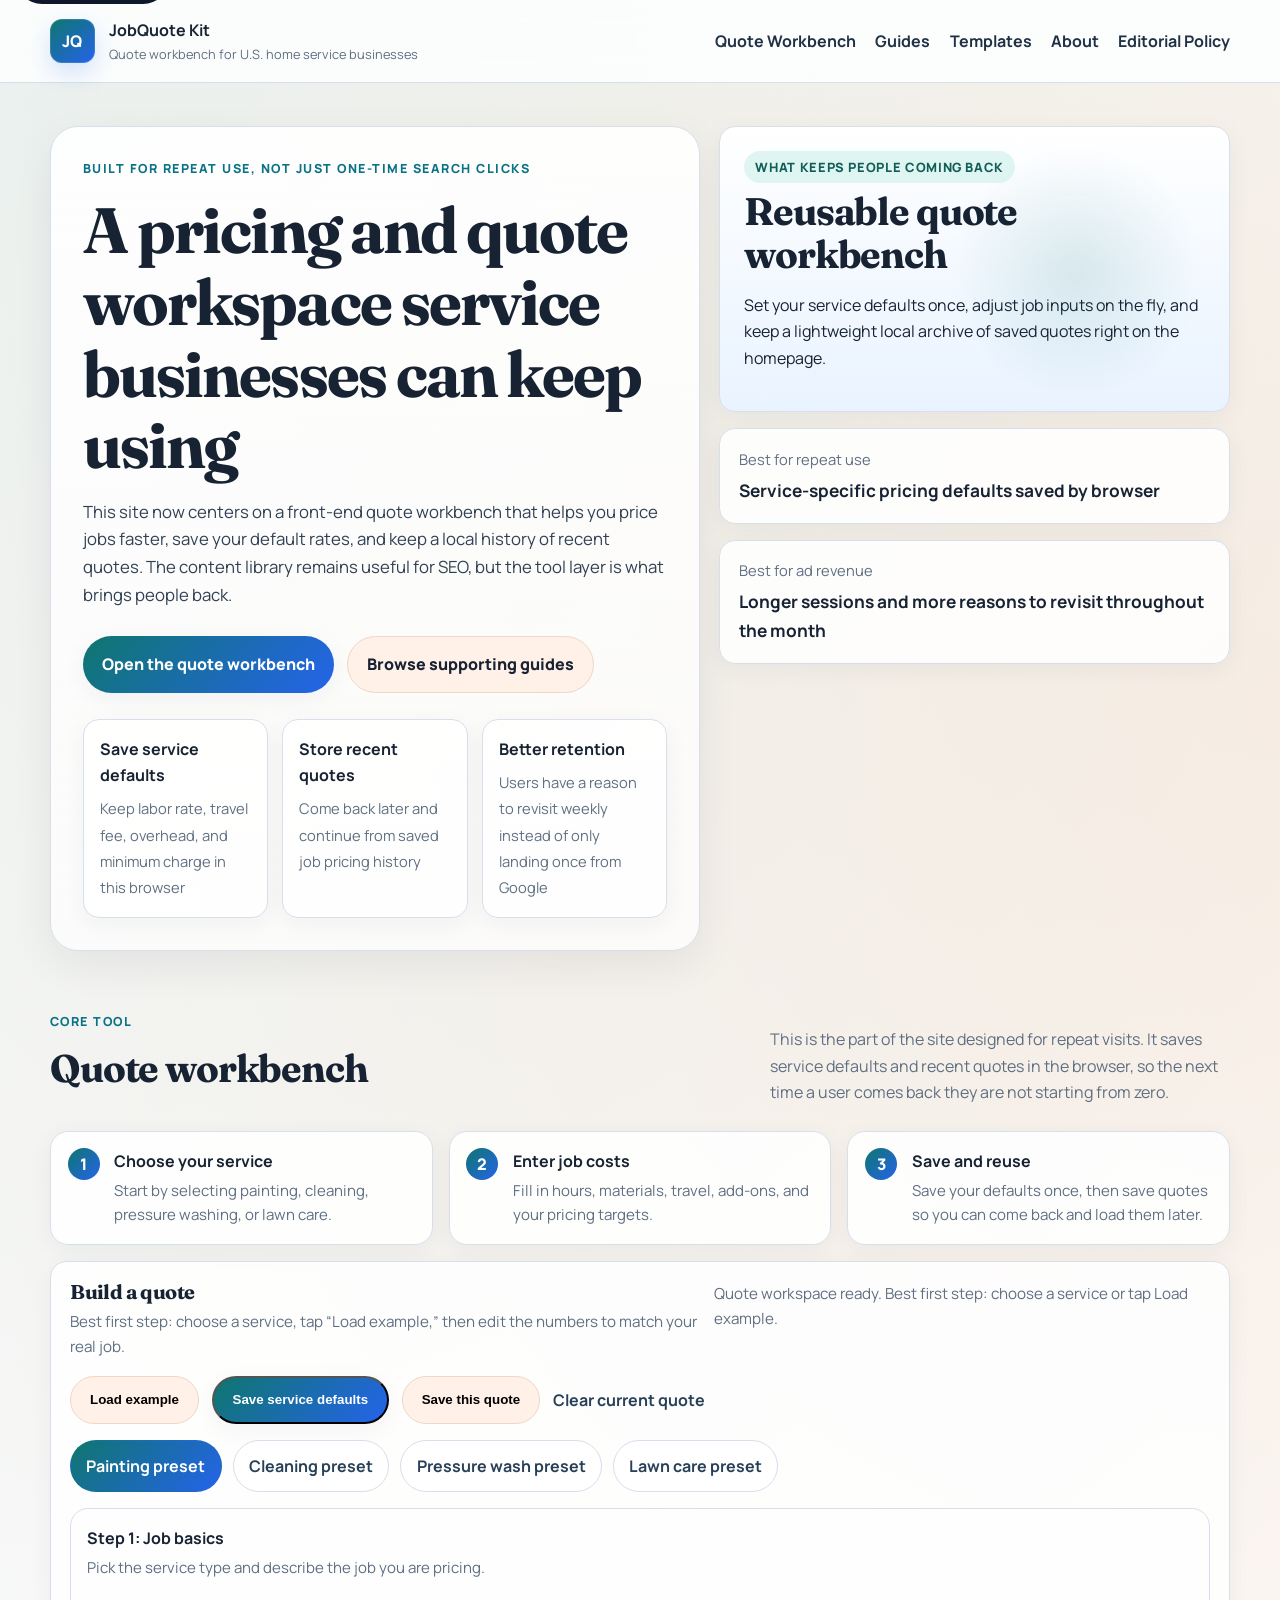
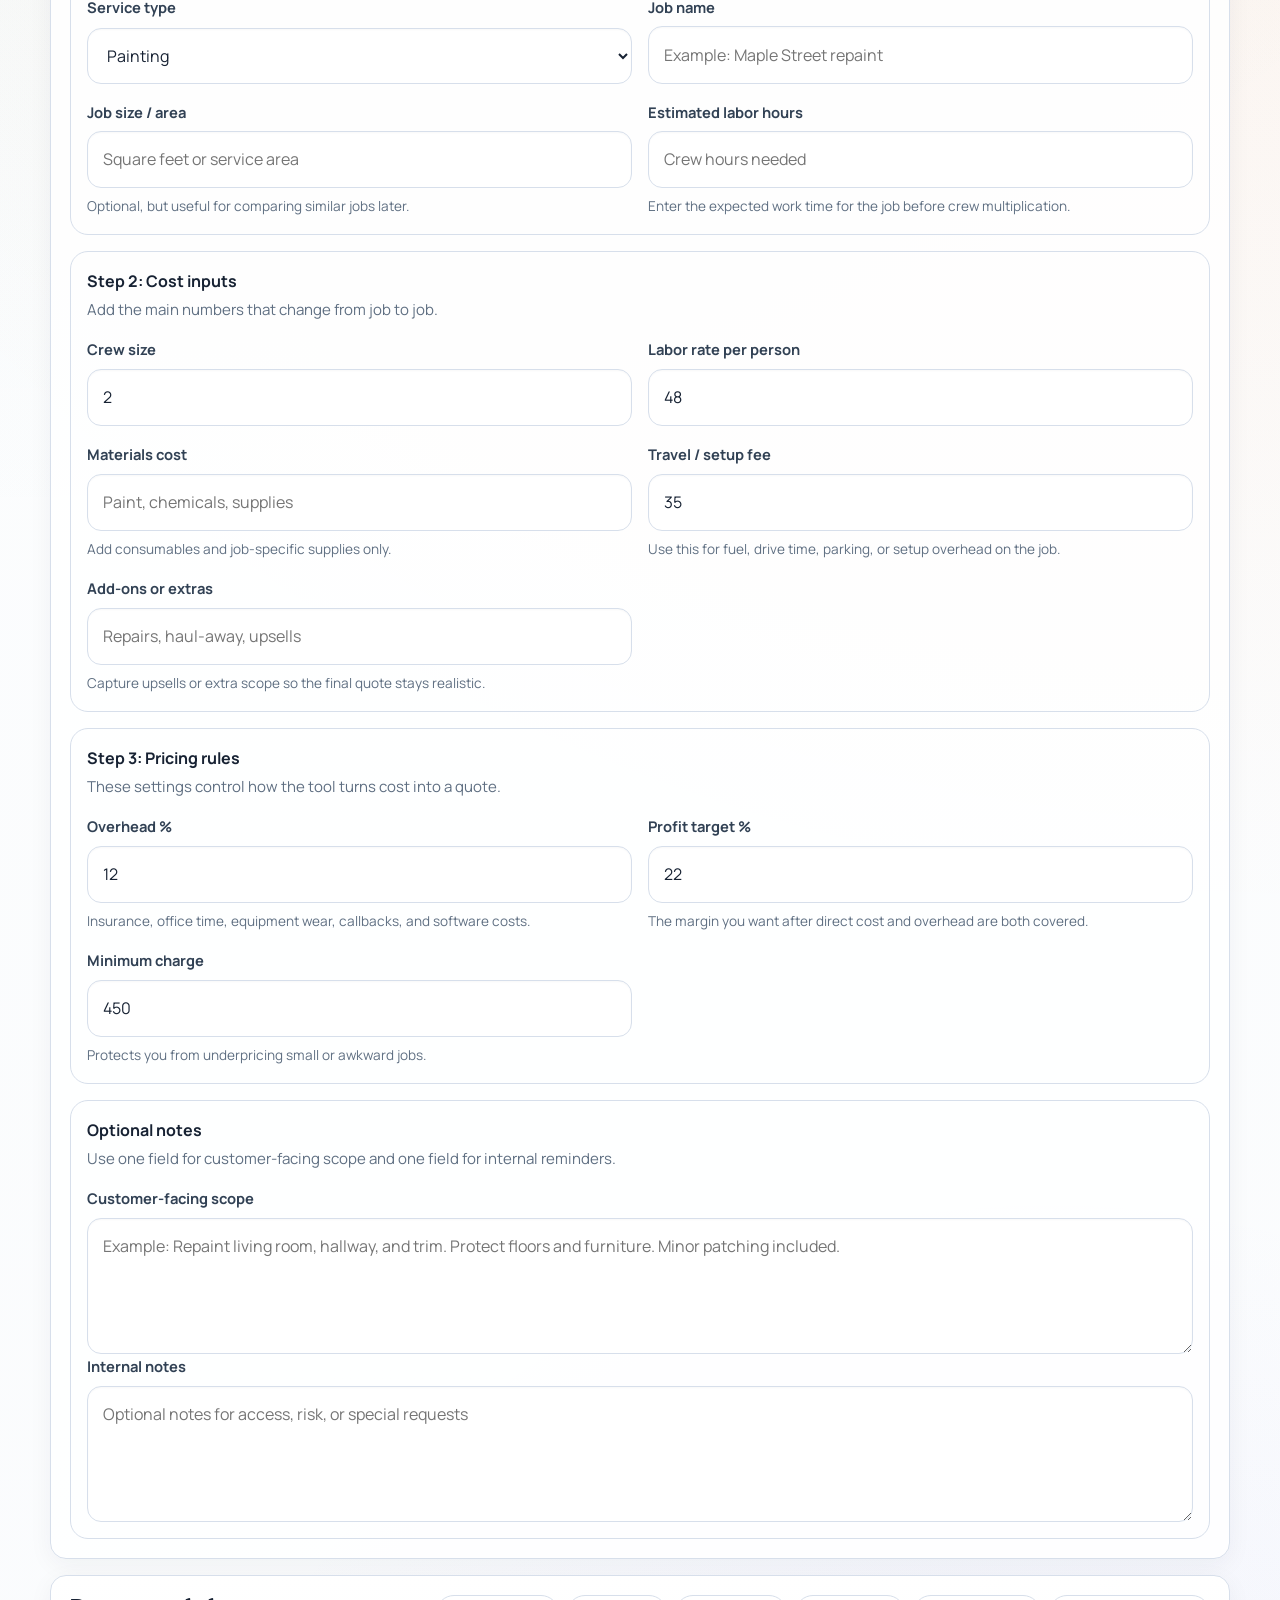
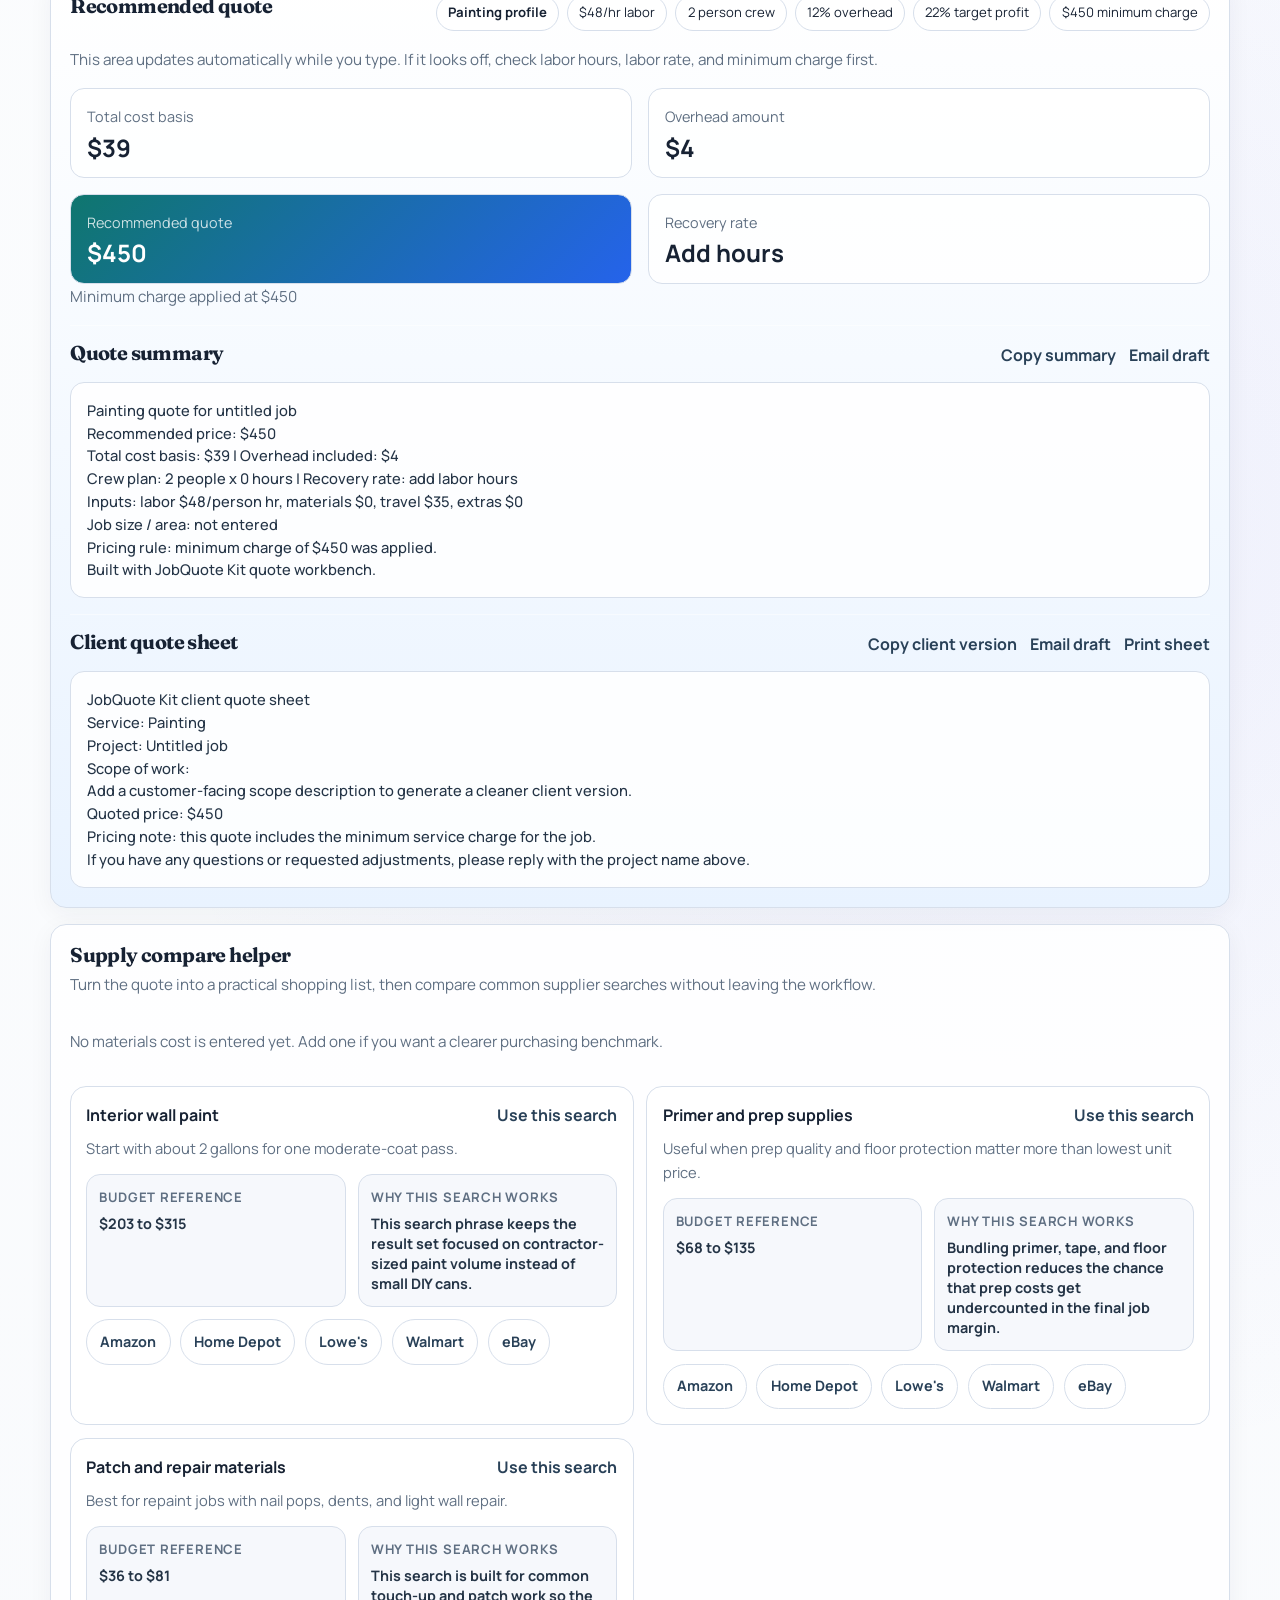
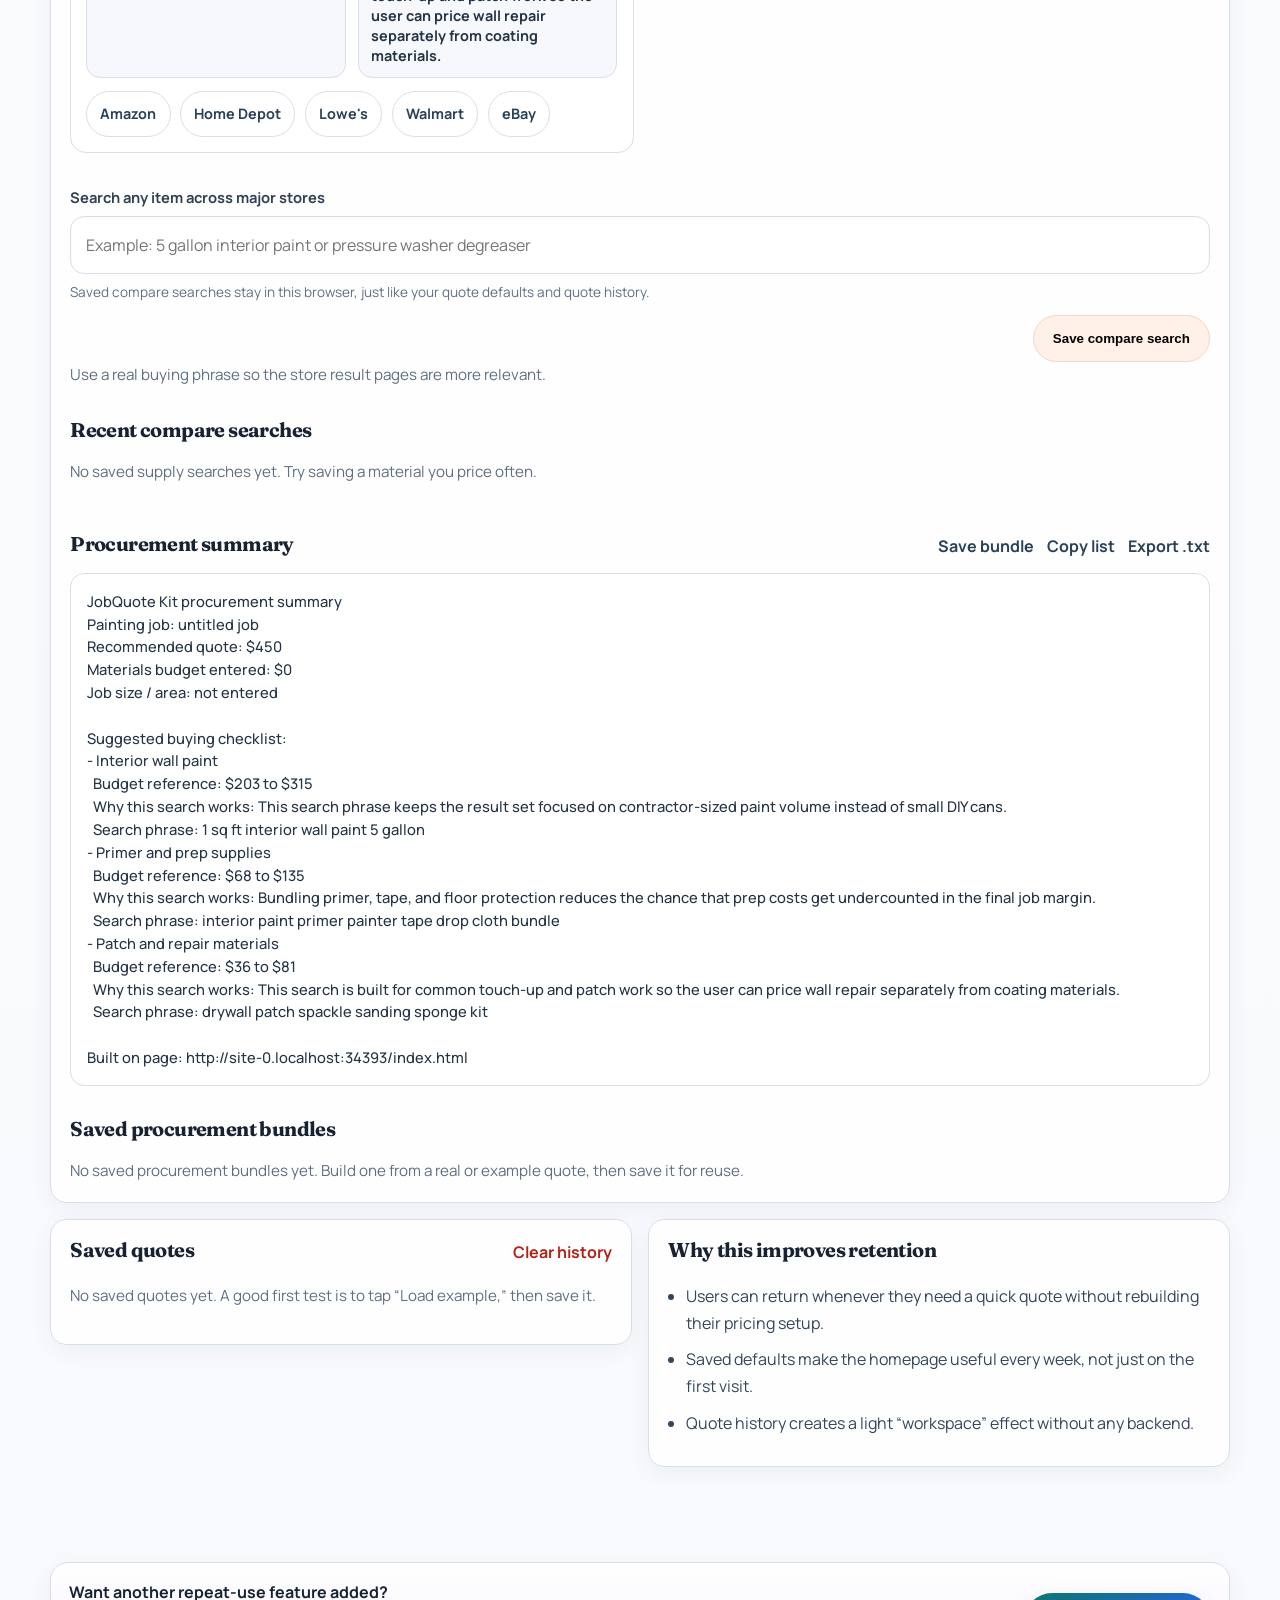
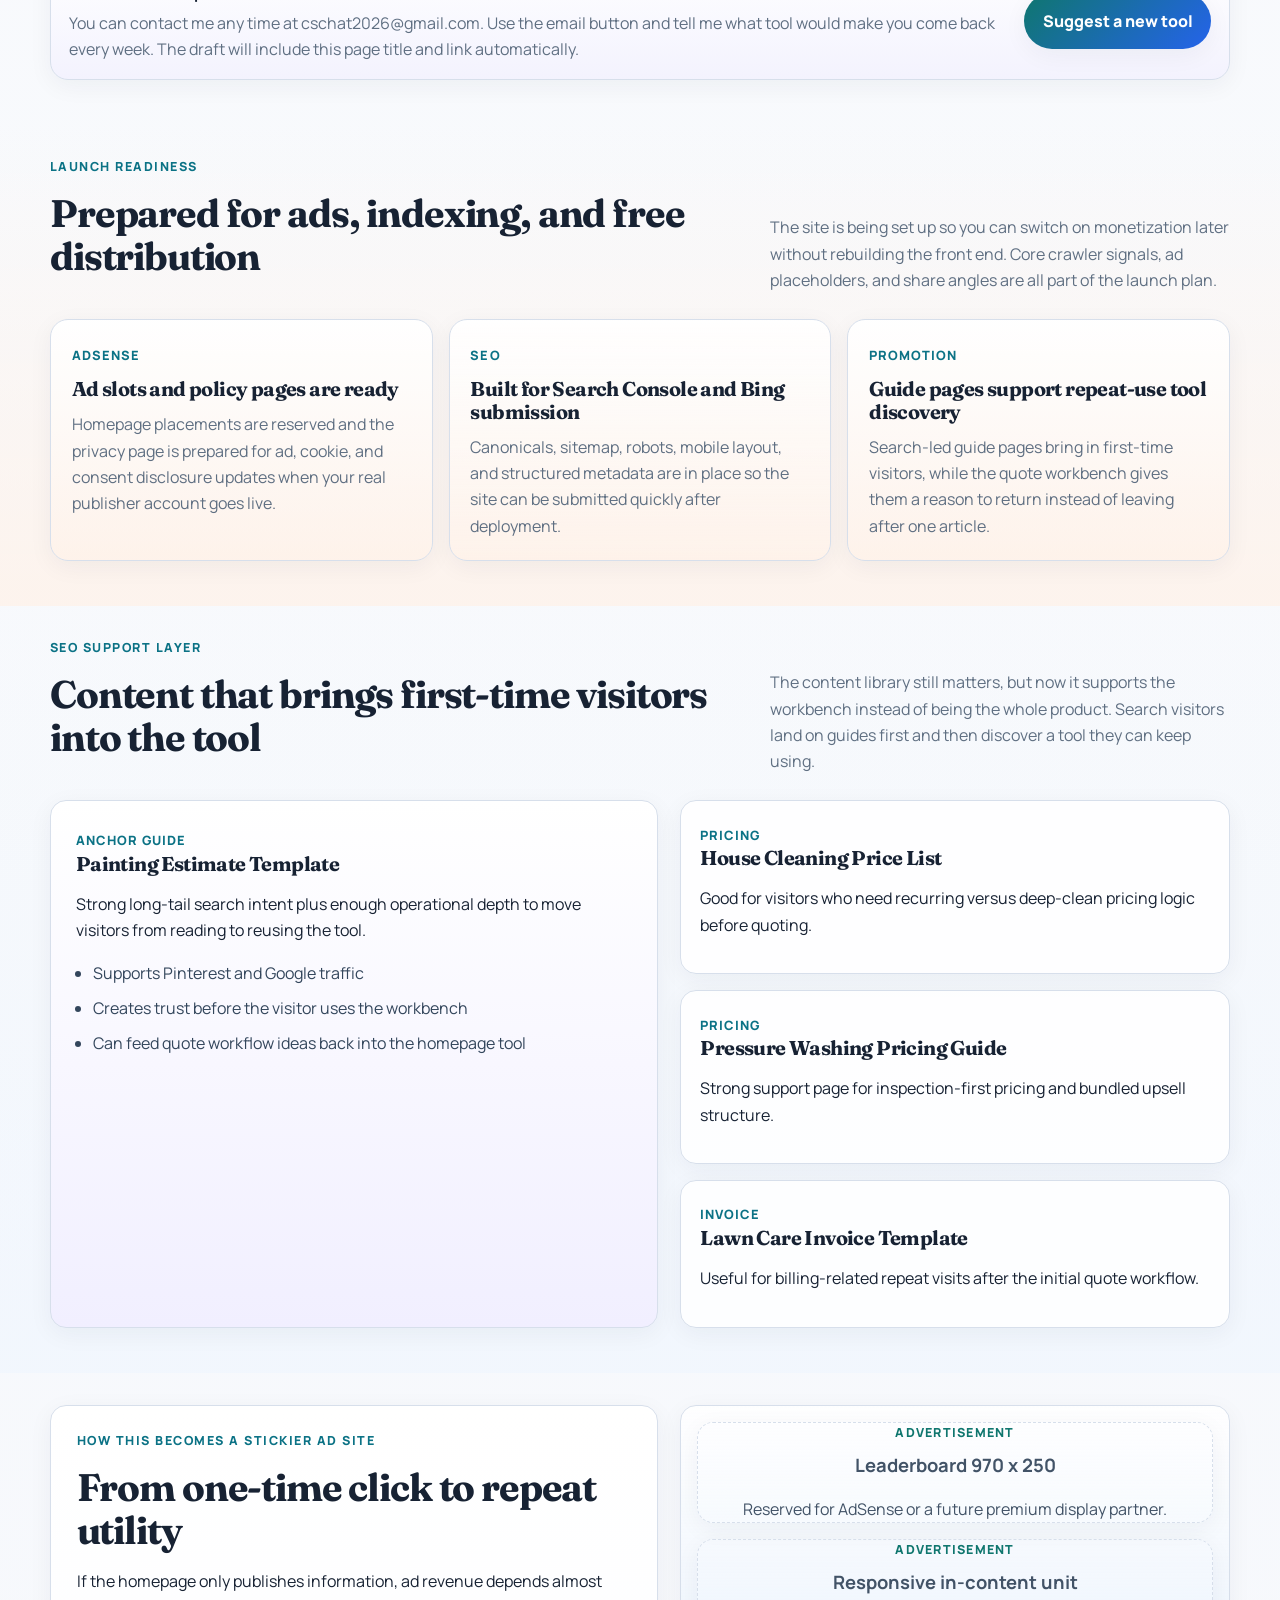
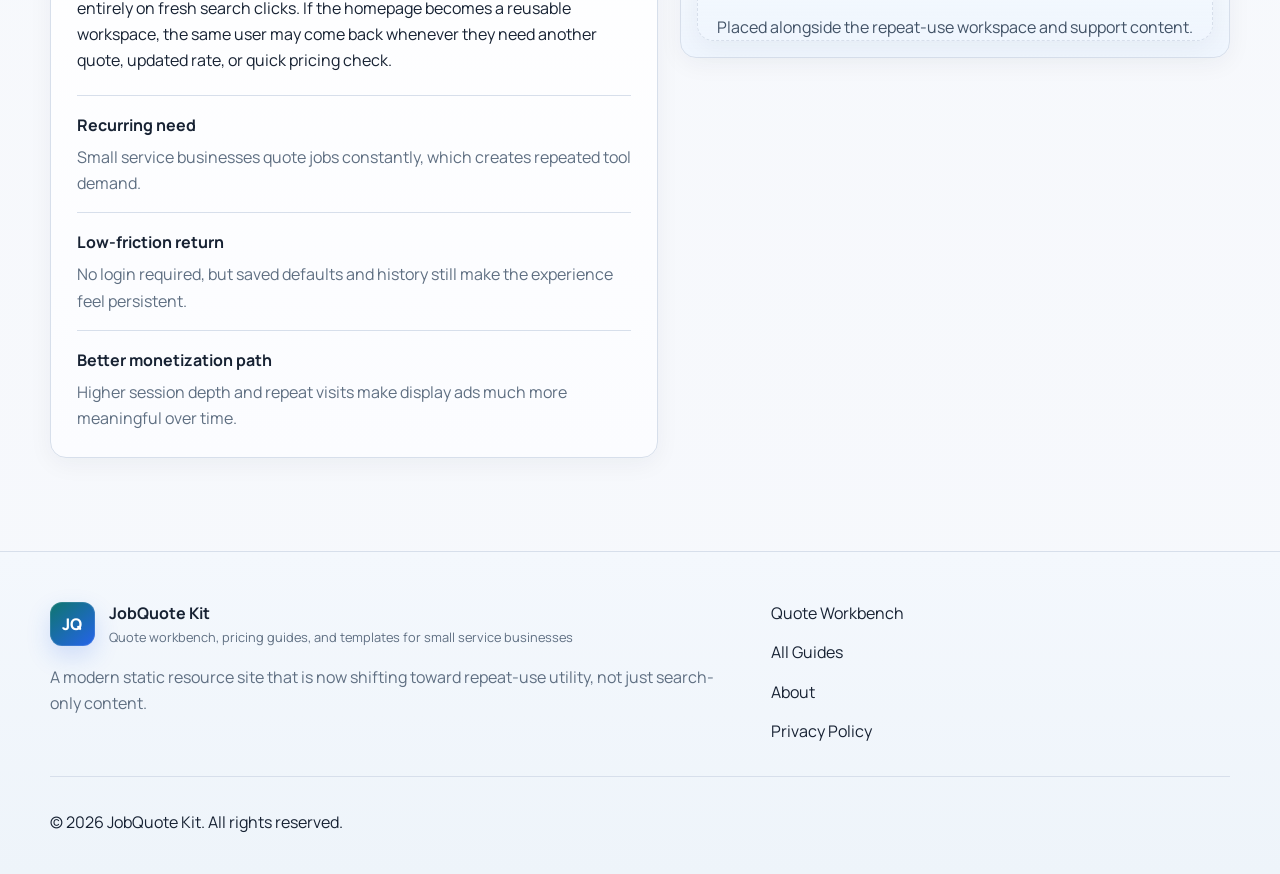
==== index.html @ bd2de2c6 "更新谷歌搜索 更新谷歌搜索" ====
<!DOCTYPE html>
<html lang="en">
  <head>
    <meta charset="UTF-8" />
    <meta name="viewport" content="width=device-width, initial-scale=1.0" />
    <title>JobQuote Kit | Quote Workbench, Pricing Guides, and Templates</title>
    <meta
      name="description"
      content="A reusable quote workbench for U.S. home service businesses, plus pricing guides, estimate templates, invoice examples, and printable resources."
    />
    <meta name="robots" content="index,follow,max-image-preview:large" />
    <meta name="theme-color" content="#0f172a" />
    <link rel="canonical" href="https://jobkit20.top/" />
    <link rel="icon" href="./assets/favicon.svg" type="image/svg+xml" />
    <link rel="preconnect" href="https://fonts.googleapis.com" />
    <link rel="preconnect" href="https://fonts.gstatic.com" crossorigin />
    <link
      href="https://fonts.googleapis.com/css2?family=Manrope:wght@400;500;700;800&family=Fraunces:opsz,wght@9..144,600;9..144,700&display=swap"
      rel="stylesheet"
    />
    <script
      async
      src="https://pagead2.googlesyndication.com/pagead/js/adsbygoogle.js?client=ca-pub-2456404542897668"
      crossorigin="anonymous"
    ></script>
    <link rel="stylesheet" href="./styles.css?v=20260512g" />
    <meta property="og:title" content="JobQuote Kit" />
    <meta
      property="og:description"
      content="A repeat-use quote workbench for painters, cleaners, pressure washing companies, and lawn care operators."
    />
    <meta property="og:type" content="website" />
    <meta property="og:url" content="https://jobkit20.top/" />
    <meta property="og:site_name" content="JobQuote Kit" />
    <meta name="twitter:card" content="summary" />
    <meta name="twitter:title" content="JobQuote Kit" />
    <meta
      name="twitter:description"
      content="A repeat-use quote workbench for painters, cleaners, pressure washing companies, and lawn care operators."
    />
    <script type="application/ld+json">
      {
        "@context": "https://schema.org",
        "@type": "WebSite",
        "name": "JobQuote Kit",
        "url": "https://jobkit20.top/",
        "description": "A reusable quote workbench for U.S. home service businesses, plus pricing guides, estimate templates, invoice examples, and printable resources.",
        "publisher": {
          "@type": "Organization",
          "name": "JobQuote Kit",
          "email": "mailto:cschat2026@gmail.com"
        }
      }
    </script>
  </head>
  <body>
    <a class="skip-link" href="#main-content">Skip to content</a>
    <div class="site-shell">
      <header class="site-header">
        <div class="container nav-row">
          <a class="brand" href="./index.html">
            <span class="brand-mark">JQ</span>
            <span>
              <strong>JobQuote Kit</strong>
              <small>Quote workbench for U.S. home service businesses</small>
            </span>
          </a>
          <button class="nav-toggle" type="button" aria-expanded="false" aria-controls="nav-links">
            Menu
          </button>
          <nav id="nav-links" class="nav-links" aria-label="Primary navigation">
            <a href="#quote-workbench">Quote Workbench</a>
            <a href="./guides/index.html">Guides</a>
            <a href="./guides/painting-estimate-template/index.html">Templates</a>
            <a href="./about/index.html">About</a>
            <a href="./editorial/index.html">Editorial Policy</a>
          </nav>
        </div>
      </header>

      <main id="main-content">
        <section class="hero tool-hero">
          <div class="container">
            <div class="tool-hero-grid">
              <div class="tool-hero-copy">
                <p class="eyebrow">Built for repeat use, not just one-time search clicks</p>
                <h1>A pricing and quote workspace service businesses can keep using</h1>
                <p class="hero-copy">
                  This site now centers on a front-end quote workbench that helps you price jobs faster, save your
                  default rates, and keep a local history of recent quotes. The content library remains useful for SEO,
                  but the tool layer is what brings people back.
                </p>
                <div class="hero-actions">
                  <a class="button button-primary" href="#quote-workbench">Open the quote workbench</a>
                  <a class="button button-secondary" href="./guides/index.html">Browse supporting guides</a>
                </div>
                <div class="mini-stat-grid">
                  <article class="mini-stat">
                    <strong>Save service defaults</strong>
                    <span>Keep labor rate, travel fee, overhead, and minimum charge in this browser</span>
                  </article>
                  <article class="mini-stat">
                    <strong>Store recent quotes</strong>
                    <span>Come back later and continue from saved job pricing history</span>
                  </article>
                  <article class="mini-stat">
                    <strong>Better retention</strong>
                    <span>Users have a reason to revisit weekly instead of only landing once from Google</span>
                  </article>
                </div>
              </div>

              <aside class="hero-showcase tool-preview-card">
                <article class="showcase-primary">
                  <span class="showcase-label">What keeps people coming back</span>
                  <h2>Reusable quote workbench</h2>
                  <p>
                    Set your service defaults once, adjust job inputs on the fly, and keep a lightweight local archive
                    of saved quotes right on the homepage.
                  </p>
                </article>
                <div class="showcase-stack">
                  <article class="showcase-secondary">
                    <span>Best for repeat use</span>
                    <strong>Service-specific pricing defaults saved by browser</strong>
                  </article>
                  <article class="showcase-secondary">
                    <span>Best for ad revenue</span>
                    <strong>Longer sessions and more reasons to revisit throughout the month</strong>
                  </article>
                </div>
              </aside>
            </div>
          </div>
        </section>

        <section class="section workbench-section" id="quote-workbench">
          <div class="container">
            <div class="section-heading">
              <div>
                <p class="eyebrow">Core tool</p>
                <h2>Quote workbench</h2>
              </div>
              <p>
                This is the part of the site designed for repeat visits. It saves service defaults and recent quotes in
                the browser, so the next time a user comes back they are not starting from zero.
              </p>
            </div>

            <div class="tool-onboarding">
              <article class="tool-step">
                <span class="tool-step-number">1</span>
                <div>
                  <strong>Choose your service</strong>
                  <p>Start by selecting painting, cleaning, pressure washing, or lawn care.</p>
                </div>
              </article>
              <article class="tool-step">
                <span class="tool-step-number">2</span>
                <div>
                  <strong>Enter job costs</strong>
                  <p>Fill in hours, materials, travel, add-ons, and your pricing targets.</p>
                </div>
              </article>
              <article class="tool-step">
                <span class="tool-step-number">3</span>
                <div>
                  <strong>Save and reuse</strong>
                  <p>Save your defaults once, then save quotes so you can come back and load them later.</p>
                </div>
              </article>
            </div>

            <div class="workbench-grid">
              <form class="tool-card workbench-form" data-quote-workbench>
                <div class="tool-card-header">
                  <div>
                    <h3>Build a quote</h3>
                    <p class="tool-intro">
                      Best first step: choose a service, tap “Load example,” then edit the numbers to match your real job.
                    </p>
                  </div>
                  <p id="tool-status" class="tool-status">
                    Quote workspace ready. Your saved rate defaults and quote history stay in this browser.
                  </p>
                </div>

                <div class="tool-quick-actions">
                  <button id="load-example" type="button" class="button button-secondary">Load example</button>
                  <button id="save-profile" type="button" class="button button-primary">Save service defaults</button>
                  <button id="save-quote" type="button" class="button button-secondary">Save this quote</button>
                  <button id="reset-workbench" type="button" class="tool-link-button">Clear current quote</button>
                </div>

                <div class="service-shortcuts" aria-label="Popular service presets">
                  <button type="button" class="service-shortcut active" data-service-shortcut="painting">
                    Painting preset
                  </button>
                  <button type="button" class="service-shortcut" data-service-shortcut="cleaning">
                    Cleaning preset
                  </button>
                  <button type="button" class="service-shortcut" data-service-shortcut="pressure">
                    Pressure wash preset
                  </button>
                  <button type="button" class="service-shortcut" data-service-shortcut="lawn">
                    Lawn care preset
                  </button>
                </div>

                <section class="tool-group tool-group-priority">
                  <div class="tool-group-header">
                    <strong>Step 1: Job basics</strong>
                    <p>Pick the service type and describe the job you are pricing.</p>
                  </div>
                  <div class="tool-field-grid">
                    <label class="tool-field">
                      <span>Service type</span>
                      <select id="service-type">
                        <option value="painting">Painting</option>
                        <option value="cleaning">House Cleaning</option>
                        <option value="pressure">Pressure Washing</option>
                        <option value="lawn">Lawn Care</option>
                      </select>
                    </label>
                    <label class="tool-field">
                      <span>Job name</span>
                      <input id="job-name" type="text" placeholder="Example: Maple Street repaint" />
                    </label>
                    <label class="tool-field">
                      <span>Job size / area</span>
                      <input id="job-area" type="number" min="0" step="1" placeholder="Square feet or service area" />
                      <small>Optional, but useful for comparing similar jobs later.</small>
                    </label>
                    <label class="tool-field">
                      <span>Estimated labor hours</span>
                      <input id="estimated-hours" type="number" min="0" step="0.5" placeholder="Crew hours needed" />
                      <small>Enter the expected work time for the job before crew multiplication.</small>
                    </label>
                  </div>
                </section>

                <section class="tool-group tool-group-priority">
                  <div class="tool-group-header">
                    <strong>Step 2: Cost inputs</strong>
                    <p>Add the main numbers that change from job to job.</p>
                  </div>
                  <div class="tool-field-grid">
                    <label class="tool-field">
                      <span>Crew size</span>
                      <input id="crew-size" type="number" min="1" step="1" />
                    </label>
                    <label class="tool-field">
                      <span>Labor rate per person</span>
                      <input id="labor-rate" type="number" min="0" step="1" />
                    </label>
                    <label class="tool-field">
                      <span>Materials cost</span>
                      <input id="materials-cost" type="number" min="0" step="1" placeholder="Paint, chemicals, supplies" />
                      <small>Add consumables and job-specific supplies only.</small>
                    </label>
                    <label class="tool-field">
                      <span>Travel / setup fee</span>
                      <input id="travel-fee" type="number" min="0" step="1" />
                      <small>Use this for fuel, drive time, parking, or setup overhead on the job.</small>
                    </label>
                    <label class="tool-field">
                      <span>Add-ons or extras</span>
                      <input id="addons-cost" type="number" min="0" step="1" placeholder="Repairs, haul-away, upsells" />
                      <small>Capture upsells or extra scope so the final quote stays realistic.</small>
                    </label>
                  </div>
                </section>

                <section class="tool-group tool-group-secondary">
                  <div class="tool-group-header">
                    <strong>Step 3: Pricing rules</strong>
                    <p>These settings control how the tool turns cost into a quote.</p>
                  </div>
                  <div class="tool-field-grid">
                    <label class="tool-field">
                      <span>Overhead %</span>
                      <input id="overhead-pct" type="number" min="0" step="1" />
                      <small>Insurance, office time, equipment wear, callbacks, and software costs.</small>
                    </label>
                    <label class="tool-field">
                      <span>Profit target %</span>
                      <input id="profit-pct" type="number" min="0" step="1" />
                      <small>The margin you want after direct cost and overhead are both covered.</small>
                    </label>
                    <label class="tool-field">
                      <span>Minimum charge</span>
                      <input id="minimum-charge" type="number" min="0" step="1" />
                      <small>Protects you from underpricing small or awkward jobs.</small>
                    </label>
                  </div>
                </section>

                <section class="tool-group tool-group-secondary">
                  <div class="tool-group-header">
                    <strong>Optional notes</strong>
                    <p>Use one field for customer-facing scope and one field for internal reminders.</p>
                  </div>
                  <label class="tool-field">
                    <span>Customer-facing scope</span>
                    <textarea
                      id="customer-scope"
                      rows="4"
                      placeholder="Example: Repaint living room, hallway, and trim. Protect floors and furniture. Minor patching included."
                    ></textarea>
                  </label>
                  <label class="tool-field">
                    <span>Internal notes</span>
                    <textarea id="quote-notes" rows="4" placeholder="Optional notes for access, risk, or special requests"></textarea>
                  </label>
                </section>
              </form>

              <div class="workbench-sidebar">
                <section class="tool-card result-card result-card-wide device-priority-card">
                  <div class="tool-card-header">
                    <h3>Recommended quote</h3>
                    <div id="profile-summary" class="profile-summary"></div>
                  </div>
                  <p class="tool-note result-intro">
                    This area updates automatically while you type. If it looks off, check labor hours, labor rate, and minimum charge first.
                  </p>
                  <div class="result-metric-grid">
                    <article class="result-metric">
                      <span>Total cost basis</span>
                      <strong id="direct-cost">$0</strong>
                    </article>
                    <article class="result-metric">
                      <span>Overhead amount</span>
                      <strong id="overhead-amount">$0</strong>
                    </article>
                    <article class="result-metric result-metric-highlight">
                      <span>Recommended quote</span>
                      <strong id="quote-price">$0</strong>
                    </article>
                    <article class="result-metric">
                      <span>Recovery rate</span>
                      <strong id="recovery-rate">Add hours</strong>
                    </article>
                  </div>
                  <p id="minimum-flag" class="tool-note">
                    Quote based on your cost, overhead, and profit inputs
                  </p>
                  <div class="quote-summary-box">
                    <div class="tool-card-header compact">
                      <h3>Quote summary</h3>
                      <div class="tool-inline-actions">
                        <button id="copy-summary" type="button" class="tool-link-button">Copy summary</button>
                        <button id="email-summary" type="button" class="tool-link-button">Email draft</button>
                      </div>
                    </div>
                    <p class="quote-summary-preview" id="quote-summary">
                      Choose a service or load the example to build a customer-ready summary.
                    </p>
                  </div>
                  <div class="quote-summary-box client-sheet-box">
                    <div class="tool-card-header compact">
                      <h3>Client quote sheet</h3>
                      <div class="tool-inline-actions">
                        <button id="copy-client-sheet" type="button" class="tool-link-button">Copy client version</button>
                        <button id="email-client-sheet" type="button" class="tool-link-button">Email draft</button>
                        <button id="print-client-sheet" type="button" class="tool-link-button">Print sheet</button>
                      </div>
                    </div>
                    <p class="quote-summary-preview" id="client-sheet-preview">
                      Add a customer-facing scope so the tool can generate a cleaner quote sheet for clients.
                    </p>
                  </div>
                </section>

                <section class="tool-card supply-helper-card device-secondary-card">
                  <div class="tool-card-header">
                    <div>
                      <h3>Supply compare helper</h3>
                      <p class="tool-note">
                        Turn the quote into a practical shopping list, then compare common supplier searches without
                        leaving the workflow.
                      </p>
                    </div>
                  </div>
                  <p id="supply-cost-share" class="tool-note">
                    Your materials line will be compared against the current quote so purchasing stays grounded in the
                    job budget.
                  </p>
                  <div id="supply-list" class="supply-list"></div>
                  <div class="procurement-search-box">
                    <label class="tool-field">
                      <span>Search any item across major stores</span>
                      <input
                        id="supply-search-input"
                        type="text"
                        placeholder="Example: 5 gallon interior paint or pressure washer degreaser"
                      />
                      <small>Saved compare searches stay in this browser, just like your quote defaults and quote history.</small>
                    </label>
                    <div class="tool-inline-actions supply-inline-actions">
                      <button id="save-supply-search" type="button" class="button button-secondary">Save compare search</button>
                    </div>
                    <p id="supply-search-status" class="tool-note">
                      Use a real buying phrase so the store result pages are more relevant.
                    </p>
                  </div>
                  <div class="recent-search-panel">
                    <div class="tool-card-header compact">
                      <h3>Recent compare searches</h3>
                    </div>
                    <p id="recent-supply-empty" class="tool-note">
                      No saved supply searches yet. Try saving a material you price often.
                    </p>
                    <div id="recent-supply-searches" class="recent-supply-searches"></div>
                  </div>
                  <div class="quote-summary-box procurement-summary-box">
                    <div class="tool-card-header compact">
                      <h3>Procurement summary</h3>
                      <div class="tool-inline-actions">
                        <button id="save-procurement" type="button" class="tool-link-button">Save bundle</button>
                        <button id="copy-procurement" type="button" class="tool-link-button">Copy list</button>
                        <button id="download-procurement" type="button" class="tool-link-button">Export .txt</button>
                      </div>
                    </div>
                    <p class="quote-summary-preview" id="procurement-summary">
                      Add job inputs and materials so the tool can build a purchasing summary for this quote.
                    </p>
                  </div>
                  <div class="recent-search-panel">
                    <div class="tool-card-header compact">
                      <h3>Saved procurement bundles</h3>
                    </div>
                    <p id="saved-procurement-empty" class="tool-note">
                      No saved procurement bundles yet. Build one from a real or example quote, then save it for reuse.
                    </p>
                    <div id="saved-procurement-list" class="recent-supply-searches"></div>
                  </div>
                </section>

                <section class="tool-card saved-quotes-card device-secondary-card">
                  <div class="tool-card-header">
                    <h3>Saved quotes</h3>
                    <button id="clear-history" type="button" class="tool-link-button danger">Clear history</button>
                  </div>
                  <p id="saved-quote-empty" class="tool-note">No saved quotes yet. A good first test is to tap “Load example,” then save it.</p>
                  <div id="saved-quote-list" class="saved-quote-list"></div>
                </section>

                <section class="tool-card retention-card desktop-support-card">
                  <div class="tool-card-header">
                    <h3>Why this improves retention</h3>
                  </div>
                  <ul class="tool-benefits">
                    <li>Users can return whenever they need a quick quote without rebuilding their pricing setup.</li>
                    <li>Saved defaults make the homepage useful every week, not just on the first visit.</li>
                    <li>Quote history creates a light “workspace” effect without any backend.</li>
                  </ul>
                </section>
              </div>
            </div>
          </div>
        </section>

        <section class="section">
          <div class="container">
            <div class="contact-band">
              <div class="contact-copy">
                <strong>Want another repeat-use feature added?</strong>
                <p>
                  You can contact me any time at cschat2026@gmail.com. Use the email button and tell me what tool would
                  make you come back every week. The draft will include this page title and link automatically.
                </p>
              </div>
              <a
                class="button button-primary contact-button"
                href="mailto:cschat2026@gmail.com?subject=%5BJobQuote%20Kit%20Feedback%5D%20JobQuote%20Kit&body=Hi%2C%0A%0AI%20have%20feedback%20or%20a%20question%20about%20this%20page%3A%0A%0AWebsite%3A%20JobQuote%20Kit%0APage%20title%3A%20JobQuote%20Kit%0APage%20URL%3A%20%0A%0AMy%20message%3A%0A"
                data-contact-trigger
              >Suggest a new tool</a>
            </div>
          </div>
        </section>

        <section class="section section-warm">
          <div class="container">
            <div class="section-heading">
              <div>
                <p class="eyebrow">Launch readiness</p>
                <h2>Prepared for ads, indexing, and free distribution</h2>
              </div>
              <p>
                The site is being set up so you can switch on monetization later without rebuilding the front end.
                Core crawler signals, ad placeholders, and share angles are all part of the launch plan.
              </p>
            </div>
            <div class="launch-grid">
              <article class="launch-card">
                <span class="content-tag">AdSense</span>
                <h3>Ad slots and policy pages are ready</h3>
                <p>
                  Homepage placements are reserved and the privacy page is prepared for ad, cookie, and consent
                  disclosure updates when your real publisher account goes live.
                </p>
              </article>
              <article class="launch-card">
                <span class="content-tag">SEO</span>
                <h3>Built for Search Console and Bing submission</h3>
                <p>
                  Canonicals, sitemap, robots, mobile layout, and structured metadata are in place so the site can be
                  submitted quickly after deployment.
                </p>
              </article>
              <article class="launch-card">
                <span class="content-tag">Promotion</span>
                <h3>Guide pages support repeat-use tool discovery</h3>
                <p>
                  Search-led guide pages bring in first-time visitors, while the quote workbench gives them a reason to
                  return instead of leaving after one article.
                </p>
              </article>
            </div>
          </div>
        </section>

        <section class="section section-muted">
          <div class="container">
            <div class="section-heading">
              <div>
                <p class="eyebrow">SEO support layer</p>
                <h2>Content that brings first-time visitors into the tool</h2>
              </div>
              <p>
                The content library still matters, but now it supports the workbench instead of being the whole
                product. Search visitors land on guides first and then discover a tool they can keep using.
              </p>
            </div>
            <div class="editorial-grid">
              <article class="editorial-lead">
                <div class="lead-card">
                  <span class="content-tag">Anchor guide</span>
                  <h3><a href="./guides/painting-estimate-template/index.html">Painting Estimate Template</a></h3>
                  <p>
                    Strong long-tail search intent plus enough operational depth to move visitors from reading to
                    reusing the tool.
                  </p>
                  <ul class="lead-points">
                    <li>Supports Pinterest and Google traffic</li>
                    <li>Creates trust before the visitor uses the workbench</li>
                    <li>Can feed quote workflow ideas back into the homepage tool</li>
                  </ul>
                </div>
              </article>

              <div class="editorial-list">
                <article class="editorial-item">
                  <span class="content-tag">Pricing</span>
                  <h3><a href="./guides/house-cleaning-price-list/index.html">House Cleaning Price List</a></h3>
                  <p>Good for visitors who need recurring versus deep-clean pricing logic before quoting.</p>
                </article>
                <article class="editorial-item">
                  <span class="content-tag">Pricing</span>
                  <h3><a href="./guides/pressure-washing-pricing/index.html">Pressure Washing Pricing Guide</a></h3>
                  <p>Strong support page for inspection-first pricing and bundled upsell structure.</p>
                </article>
                <article class="editorial-item">
                  <span class="content-tag">Invoice</span>
                  <h3><a href="./guides/lawn-care-invoice-template/index.html">Lawn Care Invoice Template</a></h3>
                  <p>Useful for billing-related repeat visits after the initial quote workflow.</p>
                </article>
              </div>
            </div>
          </div>
        </section>

        <section class="section">
          <div class="container two-column-band">
            <div class="trust-panel">
              <p class="eyebrow">How this becomes a stickier ad site</p>
              <h2>From one-time click to repeat utility</h2>
              <p>
                If the homepage only publishes information, ad revenue depends almost entirely on fresh search clicks.
                If the homepage becomes a reusable workspace, the same user may come back whenever they need another
                quote, updated rate, or quick pricing check.
              </p>
              <div class="trust-list">
                <article>
                  <strong>Recurring need</strong>
                  <p>Small service businesses quote jobs constantly, which creates repeated tool demand.</p>
                </article>
                <article>
                  <strong>Low-friction return</strong>
                  <p>No login required, but saved defaults and history still make the experience feel persistent.</p>
                </article>
                <article>
                  <strong>Better monetization path</strong>
                  <p>Higher session depth and repeat visits make display ads much more meaningful over time.</p>
                </article>
              </div>
            </div>

            <div class="ad-panel-shell">
              <section class="ad-slot ad-slot-leaderboard" aria-label="Advertisement" data-ad-slot-key="leaderboard">
                <span>Advertisement</span>
                <strong>Leaderboard 970 x 250</strong>
                <p>Reserved for AdSense or a future premium display partner.</p>
              </section>
              <section class="ad-slot ad-slot-inline" aria-label="Advertisement" data-ad-slot-key="inline">
                <span>Advertisement</span>
                <strong>Responsive in-content unit</strong>
                <p>Placed alongside the repeat-use workspace and support content.</p>
              </section>
            </div>
          </div>
        </section>
      </main>

      <footer class="site-footer">
        <div class="container footer-grid">
          <div>
            <a class="brand brand-footer" href="./index.html">
              <span class="brand-mark">JQ</span>
              <span>
                <strong>JobQuote Kit</strong>
                <small>Quote workbench, pricing guides, and templates for small service businesses</small>
              </span>
            </a>
            <p class="footer-copy">
              A modern static resource site that is now shifting toward repeat-use utility, not just search-only
              content.
            </p>
          </div>
          <nav class="footer-links" aria-label="Footer navigation">
            <a href="#quote-workbench">Quote Workbench</a>
            <a href="./guides/index.html">All Guides</a>
            <a href="./about/index.html">About</a>
            <a href="./privacy/index.html">Privacy Policy</a>
          </nav>
        </div>
        <div class="container footer-bottom">
          <p>&copy; <span data-current-year></span> JobQuote Kit. All rights reserved.</p>
        </div>
      </footer>

      <div class="mobile-action-bar" aria-label="Quick actions">
        <button id="load-example-mobile" type="button" class="button button-secondary">Load example</button>
        <button id="save-quote-mobile" type="button" class="button button-primary">Save quote</button>
        <a
          class="button button-secondary"
          href="mailto:cschat2026@gmail.com?subject=%5BJobQuote%20Kit%20Feedback%5D%20JobQuote%20Kit&body=Hi%2C%0A%0AI%20have%20feedback%20or%20a%20question%20about%20this%20page%3A%0A%0AWebsite%3A%20JobQuote%20Kit%0APage%20title%3A%20JobQuote%20Kit%0APage%20URL%3A%20%0A%0AMy%20message%3A%0A"
          data-contact-trigger
        >Email feedback</a>
      </div>
    </div>
    <script src="./script.js?v=20260512ads"></script>
  </body>
</html>
---- styles.css ----
:root {
  --bg: #f6f8fc;
  --bg-deep: #0f172a;
  --surface: #ffffff;
  --surface-strong: #ffffff;
  --surface-soft: #fbfcff;
  --border: #d7dfeb;
  --border-strong: #becbdd;
  --text: #172233;
  --muted: #5f6f82;
  --accent: #0f766e;
  --accent-strong: #115e59;
  --accent-soft: #dff5f1;
  --blue-soft: #e9f3ff;
  --peach-soft: #fff1e7;
  --lavender-soft: #f1efff;
  --shadow: 0 14px 40px rgba(25, 35, 56, 0.07);
  --shadow-soft: 0 6px 24px rgba(25, 35, 56, 0.05);
  --radius-lg: 24px;
  --radius-md: 16px;
  --radius-sm: 10px;
  --container: 1180px;
}

*,
*::before,
*::after {
  box-sizing: border-box;
}

html {
  scroll-behavior: smooth;
}

body {
  margin: 0;
  color: var(--text);
  background:
    radial-gradient(circle at 0% 0%, rgba(15, 118, 110, 0.08), transparent 24%),
    radial-gradient(circle at 100% 8%, rgba(249, 115, 22, 0.1), transparent 22%),
    radial-gradient(circle at 82% 42%, rgba(99, 102, 241, 0.08), transparent 18%),
    linear-gradient(180deg, #fdfefe 0%, var(--bg) 100%);
  font-family: "Manrope", system-ui, sans-serif;
  line-height: 1.65;
  overflow-x: hidden;
}

img {
  max-width: 100%;
  display: block;
}

a {
  color: inherit;
  text-decoration: none;
}

:focus-visible {
  outline: 3px solid rgba(217, 119, 6, 0.45);
  outline-offset: 3px;
}

main h2,
main h3 {
  scroll-margin-top: 96px;
}

.skip-link {
  position: absolute;
  left: 1rem;
  top: -3rem;
  z-index: 100;
  padding: 0.8rem 1rem;
  border-radius: 999px;
  background: var(--bg-deep);
  color: #fff;
  font-weight: 800;
}

.skip-link:focus {
  top: 1rem;
}

p,
li {
  font-size: 1rem;
}

.site-shell {
  min-height: 100vh;
}

.container {
  width: min(var(--container), calc(100% - 2rem));
  margin: 0 auto;
}

.site-header {
  position: sticky;
  top: 0;
  z-index: 30;
  backdrop-filter: blur(12px);
  background: rgba(253, 254, 255, 0.88);
  border-bottom: 1px solid var(--border);
}

.nav-row {
  display: flex;
  align-items: center;
  justify-content: space-between;
  gap: 1rem;
  min-height: 82px;
}

.brand {
  display: inline-flex;
  align-items: center;
  gap: 0.9rem;
}

.brand strong,
.site-header strong,
.site-footer strong {
  display: block;
  font-size: 1rem;
}

.brand small {
  display: block;
  color: var(--muted);
  font-size: 0.8rem;
}

.brand-mark {
  width: 2.8rem;
  height: 2.8rem;
  display: inline-grid;
  place-items: center;
  border-radius: 12px;
  background: linear-gradient(140deg, #0f766e, #2563eb);
  color: #fff;
  font-weight: 800;
  letter-spacing: 0.05em;
  box-shadow:
    inset 0 0 0 1px rgba(255, 255, 255, 0.12),
    0 10px 24px rgba(37, 99, 235, 0.18);
}

.nav-links {
  display: flex;
  align-items: center;
  gap: 1.2rem;
}

.nav-links a,
.text-link {
  color: #203145;
  font-weight: 700;
}

.nav-links a:hover,
.text-link:hover {
  color: var(--accent-strong);
}

.nav-toggle {
  display: none;
  border: 1px solid var(--border);
  background: var(--surface);
  border-radius: 999px;
  padding: 0.7rem 1rem;
  font: inherit;
  font-weight: 700;
}

.hero {
  padding: 3.6rem 0 2.4rem;
}

.hero-magazine {
  padding: 3rem 0 2.2rem;
}

.tool-hero {
  padding: 2.7rem 0 1.8rem;
}

.hero-grid,
.split-layout,
.article-shell,
.footer-grid {
  display: grid;
  gap: 2rem;
}

.hero-editorial-grid,
.editorial-grid,
.two-column-band,
.roadmap-editorial-grid {
  display: grid;
  gap: 1.4rem;
}

.tool-hero-grid,
.workbench-grid,
.tool-field-grid,
.result-metric-grid {
  display: grid;
  gap: 1rem;
}

.hero-grid {
  grid-template-columns: 1.3fr 0.9fr;
  align-items: start;
  gap: 2.4rem;
}

.hero-editorial-grid {
  grid-template-columns: minmax(0, 1.15fr) minmax(320px, 0.85fr);
  align-items: stretch;
}

.tool-hero-grid {
  grid-template-columns: minmax(0, 1.12fr) minmax(320px, 0.88fr);
  align-items: stretch;
  gap: 1.2rem;
}

.eyebrow {
  margin: 0 0 0.9rem;
  text-transform: uppercase;
  letter-spacing: 0.12em;
  font-size: 0.78rem;
  font-weight: 800;
  color: #0b7285;
}

h1,
h2,
h3 {
  font-family: "Fraunces", Georgia, serif;
  line-height: 1.12;
  margin: 0 0 1rem;
  letter-spacing: -0.03em;
  font-weight: 700;
}

h1 {
  font-size: clamp(2.3rem, 5vw, 4.2rem);
  max-width: 13ch;
}

h2 {
  font-size: clamp(1.65rem, 3.2vw, 2.4rem);
}

h3 {
  font-size: 1.25rem;
}

.hero-copy {
  max-width: 62ch;
  font-size: 1.05rem;
  color: #314154;
}

.hero-copy-block {
  background: linear-gradient(180deg, rgba(255, 255, 255, 0.86), rgba(255, 255, 255, 0.62));
  border: 1px solid var(--border);
  border-radius: 28px;
  padding: 2rem;
  box-shadow: var(--shadow);
}

.tool-hero-copy {
  background: linear-gradient(180deg, rgba(255, 255, 255, 0.92), rgba(255, 255, 255, 0.72));
  border: 1px solid var(--border);
  border-radius: 28px;
  padding: 2rem;
  box-shadow: var(--shadow);
}

.hero > .container {
  position: relative;
}

.hero > .container::after {
  content: "";
  position: absolute;
  right: 2%;
  top: 1rem;
  width: 260px;
  height: 260px;
  border-radius: 50%;
  background: radial-gradient(circle, rgba(15, 118, 110, 0.12), transparent 68%);
  pointer-events: none;
  filter: blur(2px);
}

.hero-showcase {
  display: grid;
  gap: 1rem;
}

.tool-preview-card {
  align-content: start;
}

.showcase-primary,
.showcase-secondary,
.mini-stat,
.task-card,
.lead-card,
.editorial-item,
.trust-panel,
.ad-panel-shell,
.roadmap-feature,
.tool-card {
  border: 1px solid var(--border);
  border-radius: var(--radius-md);
  background: rgba(255, 255, 255, 0.88);
  box-shadow: var(--shadow-soft);
}

.showcase-primary {
  padding: 1.5rem;
  background: linear-gradient(180deg, #ffffff, var(--blue-soft));
}

.showcase-primary h2 {
  font-size: clamp(1.8rem, 3vw, 2.4rem);
  margin-top: 0.4rem;
}

.showcase-label {
  display: inline-flex;
  align-items: center;
  border-radius: 999px;
  padding: 0.35rem 0.7rem;
  background: var(--accent-soft);
  color: var(--accent-strong);
  font-size: 0.8rem;
  font-weight: 800;
  letter-spacing: 0.05em;
  text-transform: uppercase;
}

.showcase-stack {
  display: grid;
  gap: 1rem;
}

.showcase-secondary {
  padding: 1.1rem 1.2rem;
}

.showcase-secondary span {
  display: block;
  color: var(--muted);
  margin-bottom: 0.35rem;
  font-size: 0.92rem;
}

.showcase-secondary strong {
  display: block;
  font-size: 1.08rem;
}

.mini-stat-grid {
  display: grid;
  grid-template-columns: repeat(3, minmax(0, 1fr));
  gap: 0.9rem;
  margin-top: 1.6rem;
}

.mini-stat {
  padding: 1rem;
}

.mini-stat strong {
  display: block;
  margin-bottom: 0.4rem;
  font-size: 1rem;
}

.mini-stat span {
  color: var(--muted);
  font-size: 0.92rem;
}

.quick-access-strip {
  margin-top: 1rem;
  display: flex;
  flex-wrap: wrap;
  gap: 0.8rem;
}

.quick-access-strip a {
  display: inline-flex;
  align-items: center;
  padding: 0.8rem 1rem;
  border-radius: 999px;
  border: 1px solid var(--border);
  background: rgba(255, 255, 255, 0.82);
  color: #294158;
  font-weight: 700;
}

.workbench-section {
  padding-top: 1rem;
}

.workbench-grid {
  grid-template-columns: minmax(0, 1fr);
  align-items: start;
}

.tool-onboarding {
  display: grid;
  grid-template-columns: repeat(3, minmax(0, 1fr));
  gap: 1rem;
  margin-bottom: 1rem;
}

.tool-step {
  display: flex;
  gap: 0.9rem;
  align-items: start;
  padding: 1rem 1.05rem;
  border: 1px solid var(--border);
  border-radius: 18px;
  background: rgba(255, 255, 255, 0.9);
  box-shadow: var(--shadow-soft);
}

.tool-step-number {
  width: 2rem;
  height: 2rem;
  display: inline-grid;
  place-items: center;
  border-radius: 999px;
  background: linear-gradient(135deg, #0f766e, #2563eb);
  color: #fff;
  font-weight: 800;
  flex-shrink: 0;
}

.tool-step strong {
  display: block;
  margin-bottom: 0.25rem;
}

.tool-step p {
  margin: 0;
  color: var(--muted);
  font-size: 0.94rem;
}

.workbench-form,
.workbench-sidebar {
  min-width: 0;
}

.workbench-form {
  padding: 1.4rem;
}

.workbench-sidebar {
  display: grid;
  gap: 1rem;
  grid-template-columns: repeat(2, minmax(0, 1fr));
  align-items: start;
}

.tool-card {
  padding: 1.2rem;
}

.tool-card > * + * {
  margin-top: 1rem;
}

.tool-card-header {
  display: flex;
  align-items: start;
  justify-content: space-between;
  gap: 1rem;
  margin-bottom: 1rem;
}

.tool-card-header > :first-child {
  min-width: 0;
  flex: 1 1 auto;
}

.tool-card-header h3 {
  margin-bottom: 0.35rem;
}

.tool-card-header.compact {
  margin-bottom: 0.75rem;
}

.tool-intro {
  margin: 0;
  color: var(--muted);
  font-size: 0.95rem;
}

.tool-inline-actions {
  display: flex;
  flex-wrap: wrap;
  gap: 0.8rem;
  justify-content: end;
  align-items: center;
  flex-shrink: 0;
}

.tool-status,
.tool-note {
  margin: 0;
  color: var(--muted);
  font-size: 0.95rem;
}

.tool-field-grid {
  grid-template-columns: repeat(2, minmax(0, 1fr));
}

.tool-quick-actions {
  display: flex;
  flex-wrap: wrap;
  gap: 0.8rem;
  margin-bottom: 1rem;
}

.service-shortcuts {
  display: flex;
  flex-wrap: wrap;
  gap: 0.7rem;
  margin-bottom: 1rem;
}

.service-shortcut {
  border: 1px solid var(--border);
  background: #fff;
  color: #294158;
  border-radius: 999px;
  padding: 0.75rem 0.95rem;
  font: inherit;
  font-weight: 700;
  cursor: pointer;
}

.service-shortcut.active {
  background: linear-gradient(135deg, #0f766e, #2563eb);
  color: #fff;
  border-color: transparent;
}

.tool-group {
  margin-top: 1rem;
  padding: 1rem;
  border: 1px solid var(--border);
  border-radius: 18px;
  background: rgba(255, 255, 255, 0.55);
}

.device-priority-card {
  order: 1;
}

.device-secondary-card {
  order: 2;
}

.desktop-support-card {
  order: 3;
}

.tool-group-header {
  margin-bottom: 0.9rem;
}

.tool-group-header strong {
  display: block;
  margin-bottom: 0.25rem;
  font-size: 1rem;
}

.tool-group-header p {
  margin: 0;
  color: var(--muted);
  font-size: 0.94rem;
}

.tool-field small {
  color: var(--muted);
  font-size: 0.85rem;
}

.tool-field {
  display: grid;
  gap: 0.45rem;
}

.tool-field span {
  font-size: 0.92rem;
  font-weight: 700;
  color: #314154;
}

.tool-field input,
.tool-field select,
.tool-field textarea {
  width: 100%;
  border: 1px solid var(--border);
  border-radius: 14px;
  background: #fff;
  color: var(--text);
  padding: 0.9rem 0.95rem;
  font: inherit;
  box-shadow: inset 0 1px 2px rgba(15, 23, 42, 0.03);
}

.tool-field textarea {
  resize: vertical;
}

.tool-actions {
  display: flex;
  flex-wrap: wrap;
  align-items: center;
  gap: 0.8rem;
  margin-top: 1rem;
}

.tool-link-button {
  border: 0;
  background: transparent;
  color: #294158;
  font: inherit;
  font-weight: 700;
  padding: 0;
  cursor: pointer;
}

.tool-link-button.danger {
  color: #b42318;
}

.result-card {
  background: linear-gradient(180deg, #ffffff, var(--blue-soft));
}

.result-card-wide,
.supply-helper-card {
  grid-column: 1 / -1;
}

.supply-helper-card {
  display: grid;
  gap: 1rem;
}

.result-intro {
  margin-bottom: 1rem;
}

.quote-summary-box {
  margin-top: 1rem;
  padding-top: 1rem;
  border-top: 1px solid rgba(255, 255, 255, 0.45);
}

.quote-summary-box .tool-card-header {
  margin-bottom: 0.75rem;
}

.quote-summary-preview {
  margin: 0;
  padding: 1rem;
  border-radius: 14px;
  background: rgba(255, 255, 255, 0.88);
  border: 1px solid var(--border);
  color: #243446;
  font: 500 0.92rem/1.55 "Manrope", system-ui, sans-serif;
  white-space: pre-wrap;
  min-height: 152px;
}

.profile-summary {
  display: flex;
  flex-wrap: wrap;
  gap: 0.5rem;
}

.profile-summary strong,
.profile-summary span {
  display: inline-flex;
  align-items: center;
  border-radius: 999px;
  padding: 0.38rem 0.7rem;
  background: rgba(255, 255, 255, 0.92);
  border: 1px solid var(--border);
  font-size: 0.82rem;
}

.result-metric-grid {
  grid-template-columns: repeat(2, minmax(0, 1fr));
}

.result-metric {
  padding: 1rem;
  border-radius: 14px;
  background: rgba(255, 255, 255, 0.88);
  border: 1px solid var(--border);
}

.result-metric span {
  display: block;
  margin-bottom: 0.35rem;
  color: var(--muted);
  font-size: 0.9rem;
}

.result-metric strong {
  display: block;
  font-size: 1.5rem;
  line-height: 1.1;
}

.result-metric-highlight {
  background: linear-gradient(135deg, #0f766e, #2563eb);
  color: #fff;
}

.result-metric-highlight span {
  color: rgba(255, 255, 255, 0.78);
}

.saved-quote-list {
  display: grid;
  gap: 0.8rem;
}

.supply-list,
.recent-supply-searches {
  display: grid;
  gap: 0.8rem;
}

.supply-list {
  grid-template-columns: repeat(2, minmax(0, 1fr));
}

.supply-item,
.recent-search-item {
  padding: 0.95rem;
  border: 1px solid var(--border);
  border-radius: 16px;
  background: rgba(255, 255, 255, 0.86);
}

.saved-quotes-card,
.retention-card {
  align-self: start;
}

.recent-search-item {
  display: flex;
  align-items: start;
  justify-content: space-between;
  gap: 1rem;
}

.supply-item-header {
  display: flex;
  align-items: start;
  justify-content: space-between;
  gap: 0.8rem;
  margin-bottom: 0.45rem;
}

.supply-item p,
.recent-search-item p {
  margin: 0;
  color: var(--muted);
  font-size: 0.92rem;
}

.procurement-search-box,
.recent-search-panel {
  margin-top: 1rem;
}

.procurement-search-box .tool-field textarea,
.procurement-search-box .tool-field input {
  min-height: 52px;
}

.supply-inline-actions {
  margin-top: 0.75rem;
}

.supply-link-row {
  display: flex;
  flex-wrap: wrap;
  gap: 0.6rem;
  margin-top: 0.8rem;
}

.supply-meta-grid {
  display: grid;
  grid-template-columns: repeat(2, minmax(0, 1fr));
  gap: 0.75rem;
  margin-top: 0.85rem;
}

.supply-meta-card {
  padding: 0.75rem;
  border-radius: 14px;
  border: 1px solid var(--border);
  background: rgba(246, 248, 252, 0.9);
}

.supply-meta-card span {
  display: block;
  margin-bottom: 0.35rem;
  color: var(--muted);
  font-size: 0.82rem;
  font-weight: 700;
  text-transform: uppercase;
  letter-spacing: 0.06em;
}

.supply-meta-card strong {
  display: block;
  color: #243446;
  font-size: 0.9rem;
  line-height: 1.38;
}

.supply-item > p {
  max-width: 62ch;
}

.supply-link-pill {
  display: inline-flex;
  align-items: center;
  justify-content: center;
  padding: 0.62rem 0.82rem;
  border-radius: 999px;
  border: 1px solid var(--border);
  background: #fff;
  color: #294158;
  font-size: 0.9rem;
  font-weight: 700;
}

.supply-link-pill:hover {
  border-color: #8ab7ff;
  color: var(--accent-strong);
}

.saved-quote-item {
  display: flex;
  align-items: center;
  justify-content: space-between;
  gap: 1rem;
  padding: 0.9rem 0;
  border-top: 1px solid var(--border);
}

.saved-quote-item:first-child {
  border-top: 0;
  padding-top: 0.2rem;
}

.saved-quote-item strong {
  display: block;
  margin-bottom: 0.2rem;
}

.saved-quote-item p {
  margin: 0;
  color: var(--muted);
  font-size: 0.92rem;
}

.saved-quote-actions {
  display: flex;
  flex-wrap: wrap;
  gap: 0.75rem;
  justify-content: end;
  align-items: center;
}

.tool-benefits {
  padding-left: 1.1rem;
  margin-bottom: 0;
}

.tool-benefits li {
  margin-bottom: 0.65rem;
  color: #33465c;
}

.contact-band {
  margin-top: 1.15rem;
  display: flex;
  align-items: center;
  justify-content: space-between;
  gap: 1rem;
  padding: 1rem 1.1rem;
  border: 1px solid var(--border);
  border-radius: 18px;
  background: linear-gradient(180deg, rgba(255, 255, 255, 0.94), rgba(241, 239, 255, 0.68));
  box-shadow: var(--shadow-soft);
}

.launch-grid {
  display: grid;
  grid-template-columns: repeat(3, minmax(0, 1fr));
  gap: 1rem;
}

.launch-card {
  padding: 1.3rem;
  border: 1px solid var(--border);
  border-radius: 18px;
  background: linear-gradient(180deg, rgba(255, 255, 255, 0.95), rgba(255, 241, 231, 0.58));
  box-shadow: var(--shadow-soft);
}

.launch-card h3 {
  margin-top: 0.7rem;
  margin-bottom: 0.65rem;
}

.launch-card p {
  margin: 0;
  color: var(--muted);
}

.mobile-action-bar {
  display: none;
}

html[data-device-mode="tablet"] .tool-onboarding {
  grid-template-columns: 1fr;
}

html[data-device-mode="tablet"] .workbench-sidebar {
  grid-template-columns: 1fr;
}

html[data-device-mode="mobile"] .desktop-support-card {
  display: none;
}

html[data-device-mode="mobile"] .workbench-sidebar {
  grid-template-columns: 1fr;
}

.contact-copy {
  min-width: 0;
}

.contact-copy strong {
  display: block;
  margin-bottom: 0.3rem;
  font-size: 1rem;
}

.contact-copy p {
  margin: 0;
  color: var(--muted);
}

.contact-button {
  flex-shrink: 0;
}

.status-line,
.update-chip {
  display: inline-flex;
  align-items: center;
  gap: 0.5rem;
  border-radius: 999px;
  background: rgba(255, 255, 255, 0.92);
  border: 1px solid var(--border);
  padding: 0.55rem 0.85rem;
  color: #445569;
  font-size: 0.92rem;
  font-weight: 700;
}

.status-line {
  margin-top: 1rem;
}

.hero-actions {
  display: flex;
  flex-wrap: wrap;
  gap: 0.85rem;
  margin: 1.7rem 0 1.3rem;
}

.button {
  display: inline-flex;
  align-items: center;
  justify-content: center;
  padding: 0.92rem 1.18rem;
  border-radius: 999px;
  font-weight: 800;
  transition: transform 160ms ease, border-color 160ms ease, background 160ms ease;
}

.button:hover {
  transform: translateY(-1px);
}

.button-primary {
  background: linear-gradient(135deg, #0f766e, #2563eb);
  color: #fff;
  box-shadow: var(--shadow-soft);
}

.button-secondary {
  background: var(--peach-soft);
  border: 1px solid #f0d7c6;
}

.hero-points,
.feature-list,
.article-key-points,
.toc-list,
.template-list,
.checklist,
.note-list {
  padding-left: 1.1rem;
}

.hero-points li,
.feature-list li,
.article-key-points li,
.toc-list li,
.template-list li,
.checklist li,
.note-list li {
  margin-bottom: 0.65rem;
  color: #33465c;
}

.hero-panel,
.metric-card,
.stack-card,
.content-card,
.pillar-card,
.roadmap-card,
.article-card,
.policy-card,
.sidebar-card,
.template-card,
.table-wrap,
.highlight-box,
.ad-slot,
.article-callout {
  border: 1px solid var(--border);
  box-shadow: var(--shadow-soft);
}

.hero-panel {
  padding: 1.1rem;
  border-radius: var(--radius-lg);
  background: linear-gradient(180deg, rgba(255, 255, 255, 0.72), rgba(255, 255, 255, 0.4));
  box-shadow: none;
}

.metric-card,
.stack-card {
  background: var(--surface);
  border-radius: var(--radius-md);
}

.metric-card {
  padding: 1.3rem;
  background: linear-gradient(180deg, var(--blue-soft), #ffffff);
}

.metric-card span,
.stack-card span,
.content-tag,
.template-label {
  display: inline-block;
  font-size: 0.8rem;
  font-weight: 800;
  text-transform: uppercase;
  letter-spacing: 0.08em;
  color: #0b7285;
}

.metric-card strong {
  display: block;
  margin: 0.6rem 0;
  font-size: 1.55rem;
}

.hero-stack {
  display: grid;
  gap: 1rem;
  margin-top: 1rem;
}

.stack-card {
  padding: 1.2rem;
}

.hero-panel .stack-card h2,
.hero-panel .metric-card strong {
  font-family: "Manrope", system-ui, sans-serif;
  letter-spacing: -0.04em;
}

.stack-card:first-child {
  background: linear-gradient(180deg, var(--peach-soft), #ffffff);
}

.stack-card:last-child {
  background: linear-gradient(180deg, var(--lavender-soft), #ffffff);
}

.section {
  padding: 2rem 0 2.8rem;
}

.section-muted {
  background: linear-gradient(180deg, rgba(255, 255, 255, 0), rgba(233, 243, 255, 0.38));
}

.section-warm {
  background: linear-gradient(180deg, transparent, rgba(255, 241, 231, 0.72));
}

.section-heading {
  display: flex;
  align-items: end;
  justify-content: space-between;
  gap: 1.5rem;
  margin-bottom: 1.6rem;
}

.section-heading p:last-child {
  max-width: 46ch;
  margin: 0;
  color: var(--muted);
}

.task-grid {
  display: grid;
  grid-template-columns: 1.2fr 1fr 1fr;
  gap: 1.2rem;
}

.task-card {
  padding: 1.35rem;
}

.task-card-wide {
  background: linear-gradient(180deg, #ffffff, var(--peach-soft));
}

.editorial-grid {
  grid-template-columns: minmax(0, 1.05fr) minmax(320px, 0.95fr);
}

.editorial-lead,
.editorial-list {
  min-width: 0;
}

.lead-card {
  padding: 1.55rem;
  background: linear-gradient(180deg, #ffffff, var(--lavender-soft));
  height: 100%;
}

.lead-points {
  padding-left: 1.1rem;
  margin-bottom: 0;
}

.lead-points li {
  margin-bottom: 0.55rem;
  color: #33465c;
}

.editorial-list {
  display: grid;
  gap: 1rem;
}

.editorial-item {
  padding: 1.2rem;
}

.two-column-band {
  grid-template-columns: minmax(0, 1.05fr) minmax(300px, 0.95fr);
  align-items: start;
}

.trust-panel {
  padding: 1.6rem;
  background: linear-gradient(180deg, #ffffff, var(--surface-soft));
}

.trust-list {
  display: grid;
  gap: 1rem;
  margin-top: 1.3rem;
}

.trust-list article {
  padding-top: 1rem;
  border-top: 1px solid var(--border);
}

.trust-list strong {
  display: block;
  margin-bottom: 0.35rem;
}

.trust-list p {
  margin: 0;
  color: var(--muted);
}

.ad-panel-shell {
  padding: 1rem;
  display: grid;
  gap: 1rem;
  background: linear-gradient(180deg, rgba(255, 255, 255, 0.92), rgba(233, 243, 255, 0.6));
}

.roadmap-editorial-grid {
  grid-template-columns: 1.1fr 1fr 1fr 1fr;
}

.roadmap-feature {
  padding: 1.4rem;
  background: linear-gradient(180deg, #ffffff, var(--accent-soft));
}

.pillars-grid,
.card-grid,
.roadmap-grid,
.resource-grid,
.comparison-grid {
  display: grid;
  gap: 1.25rem;
}

.pillars-grid {
  grid-template-columns: repeat(4, minmax(0, 1fr));
}

.card-grid,
.roadmap-grid,
.resource-grid,
.comparison-grid {
  grid-template-columns: repeat(2, minmax(0, 1fr));
}

.pillar-card,
.content-card,
.roadmap-card,
.article-card,
.policy-card,
.sidebar-card,
.template-card,
.article-callout {
  background: var(--surface);
  border-radius: var(--radius-md);
  padding: 1.25rem;
  position: relative;
  overflow: hidden;
}

.pillar-card::before,
.content-card::before,
.roadmap-card::before,
.article-card::before,
.policy-card::before,
.sidebar-card::before,
.template-card::before,
.article-callout::before {
  content: "";
  position: absolute;
  inset: 0 auto auto 0;
  width: 100%;
  height: 4px;
  background: linear-gradient(90deg, #0f766e, #2563eb, #f97316);
  opacity: 0.9;
}

.content-card p,
.roadmap-card p {
  color: var(--muted);
}

.split-layout {
  grid-template-columns: 1.15fr 0.85fr;
  align-items: start;
}

.ad-column {
  display: grid;
  gap: 1rem;
}

.ad-slot {
  background: linear-gradient(180deg, #ffffff, #f8fbfd);
  border-radius: var(--radius-md);
  display: grid;
  align-content: center;
  justify-items: center;
  text-align: center;
  padding: 1.2rem;
  color: #425367;
  border-style: dashed;
}

html[data-adsense="enabled"] .ad-slot {
  padding: 0;
  min-height: 0;
  background: transparent;
  border-style: dashed;
}

html[data-adsense="enabled"] .ad-slot .adsbygoogle {
  min-height: 120px;
  border-radius: var(--radius-md);
}

html[data-adsense="enabled"] .ad-slot-rectangle .adsbygoogle {
  min-height: 250px;
}

html[data-adsense="enabled"] .ad-slot-leaderboard .adsbygoogle {
  min-height: 180px;
}

.ad-slot span {
  display: block;
  font-size: 0.78rem;
  letter-spacing: 0.1em;
  text-transform: uppercase;
  font-weight: 800;
  color: var(--accent);
}

.ad-slot strong {
  display: block;
  margin-top: 0.4rem;
  font-size: 1.15rem;
}

.ad-slot p {
  margin-bottom: 0;
}

.ad-slot-leaderboard {
  min-height: 180px;
}

.ad-slot-rectangle {
  min-height: 280px;
}

.ad-slot-inline {
  min-height: 220px;
}

.site-footer {
  background: linear-gradient(180deg, #f4f8fd, #eef4fa);
  color: var(--text);
  margin-top: 3rem;
  padding: 3rem 0 1.4rem;
  border-top: 1px solid var(--border);
}

.footer-grid {
  grid-template-columns: 1.2fr 0.8fr;
  align-items: start;
}

.brand-footer small,
.footer-copy {
  color: var(--muted);
}

.footer-links {
  display: grid;
  gap: 0.8rem;
  justify-items: start;
}

.footer-bottom {
  border-top: 1px solid var(--border);
  margin-top: 2rem;
  padding-top: 1rem;
}

.page-kicker {
  display: flex;
  flex-wrap: wrap;
  gap: 0.75rem;
  margin-top: 1rem;
}

.page-hero {
  padding: 3.8rem 0 1.6rem;
}

.breadcrumb {
  display: inline-flex;
  flex-wrap: wrap;
  gap: 0.6rem;
  margin-bottom: 1.1rem;
  color: var(--muted);
  font-size: 0.95rem;
}

.breadcrumb a {
  color: var(--accent-strong);
  font-weight: 700;
}

.article-shell {
  grid-template-columns: minmax(0, 1.65fr) minmax(280px, 0.8fr);
  align-items: start;
  padding-bottom: 2rem;
}

.article-main {
  min-width: 0;
}

.article-sidebar {
  display: grid;
  gap: 1rem;
  position: sticky;
  top: 106px;
}

.article-intro {
  font-size: 1.08rem;
  max-width: 68ch;
}

.article-meta {
  display: flex;
  flex-wrap: wrap;
  gap: 1rem;
  color: var(--muted);
  font-size: 0.95rem;
}

.article-meta strong {
  color: #223147;
}

.article-section {
  margin: 2.2rem 0;
}

.highlight-box {
  background: linear-gradient(180deg, var(--blue-soft), #ffffff);
  border-radius: var(--radius-md);
  padding: 1.2rem 1.3rem;
}

.template-card {
  background: var(--surface);
}

.template-toolbar {
  display: flex;
  flex-wrap: wrap;
  gap: 0.8rem;
  align-items: center;
  justify-content: space-between;
  margin-bottom: 1rem;
}

.template-sheet {
  border: 1px solid var(--border);
  border-radius: var(--radius-sm);
  overflow: hidden;
  background: #fff;
}

.template-sheet header,
.template-sheet section,
.template-sheet footer {
  padding: 1rem 1.1rem;
}

.template-sheet header {
  background: linear-gradient(180deg, var(--accent-soft), #ffffff);
  border-bottom: 1px solid var(--border);
}

.template-sheet section + section {
  border-top: 1px solid var(--border);
}

.template-grid-two,
.template-grid-three {
  display: grid;
  gap: 0.9rem;
}

.template-grid-two {
  grid-template-columns: repeat(2, minmax(0, 1fr));
}

.template-grid-three {
  grid-template-columns: repeat(3, minmax(0, 1fr));
}

.template-sheet h3,
.template-sheet h4 {
  margin-bottom: 0.5rem;
}

.template-sheet p,
.template-sheet li {
  margin-top: 0;
}

.table-wrap {
  overflow-x: auto;
  border-radius: var(--radius-md);
  background: var(--surface);
}

table {
  width: 100%;
  border-collapse: collapse;
  min-width: 620px;
}

th,
td {
  padding: 0.95rem 1rem;
  text-align: left;
  border-bottom: 1px solid var(--border);
}

thead th {
  background: linear-gradient(180deg, var(--blue-soft), #f6fbff);
  font-size: 0.92rem;
  text-transform: uppercase;
  letter-spacing: 0.05em;
}

.article-callout {
  background: linear-gradient(180deg, var(--peach-soft), #ffffff);
}

.comparison-card {
  background: linear-gradient(180deg, #ffffff, #f9fbff);
}

.comparison-card strong {
  display: block;
  margin-bottom: 0.45rem;
}

.sidebar-card h3,
.policy-card h3,
.article-card h3,
.template-card h3 {
  margin-bottom: 0.7rem;
}

.sidebar-card p,
.policy-card p,
.article-card p {
  color: var(--muted);
}

.print-button {
  border: 1px solid var(--border-strong);
  border-radius: 999px;
  background: linear-gradient(180deg, #ffffff, #f8fbff);
  color: var(--text);
  padding: 0.85rem 1rem;
  font: inherit;
  font-weight: 800;
  cursor: pointer;
}

.note {
  color: var(--muted);
  font-size: 0.95rem;
}

.policy-grid {
  display: grid;
  gap: 1.25rem;
  grid-template-columns: repeat(2, minmax(0, 1fr));
}

.hub-grid {
  display: grid;
  gap: 1.25rem;
  grid-template-columns: minmax(0, 1.2fr) minmax(280px, 0.8fr);
}

@media (max-width: 980px) {
  .hero-grid,
  .hero-editorial-grid,
  .tool-hero-grid,
  .editorial-grid,
  .task-grid,
  .tool-onboarding,
  .workbench-grid,
  .tool-field-grid,
  .result-metric-grid,
  .two-column-band,
  .roadmap-editorial-grid,
  .split-layout,
  .footer-grid,
  .article-shell,
  .pillars-grid,
  .card-grid,
  .roadmap-grid,
  .resource-grid,
  .comparison-grid,
  .policy-grid,
  .hub-grid,
  .template-grid-two,
  .template-grid-three {
    grid-template-columns: 1fr;
  }

  .mini-stat-grid {
    grid-template-columns: 1fr;
  }

  .contact-band {
    flex-direction: column;
    align-items: stretch;
  }

  .tool-card-header,
  .saved-quote-item,
  .recent-search-item {
    flex-direction: column;
    align-items: start;
  }

  .saved-quote-actions {
    justify-content: start;
  }

  .tool-inline-actions {
    justify-content: start;
    width: 100%;
  }

  .article-sidebar {
    position: static;
  }

  .section-heading {
    flex-direction: column;
    align-items: start;
  }

  .launch-grid {
    grid-template-columns: 1fr;
  }

  .workbench-sidebar,
  .supply-list {
    grid-template-columns: 1fr;
  }

  .workbench-form {
    padding: 1.2rem;
  }
}

@media (max-width: 760px) {
  .site-header {
    position: static;
  }

  .nav-toggle {
    display: inline-flex;
  }

  .nav-links {
    position: absolute;
    top: 82px;
    left: 1rem;
    right: 1rem;
    display: none;
    flex-direction: column;
    align-items: start;
    padding: 1rem;
    background: rgba(255, 255, 255, 0.98);
    border: 1px solid var(--border);
    border-radius: 18px;
    box-shadow: var(--shadow);
  }

  .nav-links.open {
    display: flex;
  }

  h1 {
    max-width: none;
  }

  .container {
    width: min(var(--container), calc(100% - 1.2rem));
  }

  .hero {
    padding-top: 2rem;
  }

  .hero-copy-block {
    padding: 1.3rem;
  }

  .tool-hero-copy,
  .workbench-form,
  .tool-card {
    padding: 1.1rem;
  }

  .tool-onboarding {
    grid-template-columns: 1fr;
  }

  .workbench-form {
    display: grid;
    gap: 0.9rem;
  }

  .service-shortcuts,
  .tool-quick-actions {
    flex-direction: column;
    align-items: stretch;
  }

  .tool-quick-actions {
    position: sticky;
    top: 0;
    z-index: 5;
    padding: 0.8rem;
    border: 1px solid var(--border);
    border-radius: 18px;
    background: rgba(255, 255, 255, 0.96);
    box-shadow: var(--shadow-soft);
  }

  .tool-group {
    padding: 0.95rem;
  }

  .tool-group-secondary {
    opacity: 0.98;
  }

  .tool-group-secondary .tool-group-header p,
  .desktop-support-card {
    display: none;
  }

  .workbench-sidebar {
    gap: 0.85rem;
  }

  .device-priority-card {
    order: 1;
  }

  .saved-quotes-card {
    order: 2;
  }

  .device-secondary-card {
    order: 3;
  }

  .desktop-support-card {
    order: 4;
  }

  .quote-summary-box,
  .recent-search-panel,
  .procurement-search-box {
    margin-top: 0.85rem;
    padding-top: 0.85rem;
  }

  .tool-inline-actions {
    width: 100%;
    justify-content: start;
  }

  .tool-inline-actions .tool-link-button,
  .saved-quote-actions .tool-link-button {
    min-height: 36px;
  }

  .tool-card-header {
    flex-direction: column;
  }

  .result-metric-grid {
    grid-template-columns: 1fr;
  }

  .saved-quote-item,
  .recent-search-item,
  .contact-band {
    flex-direction: column;
    align-items: start;
  }

  .supply-item-header {
    flex-direction: column;
    align-items: start;
  }

  .supply-meta-grid {
    grid-template-columns: 1fr;
  }

  .quote-summary-preview {
    min-height: 0;
  }

  .profile-summary {
    gap: 0.35rem;
  }

  .profile-summary strong,
  .profile-summary span {
    font-size: 0.78rem;
    padding: 0.34rem 0.58rem;
  }

  .status-line,
  .update-chip {
    width: 100%;
    justify-content: center;
  }

  .contact-button {
    width: 100%;
  }

  .template-toolbar {
    align-items: start;
  }

  .ad-slot-leaderboard,
  .ad-slot-rectangle,
  .ad-slot-inline {
    min-height: 170px;
  }

  .mobile-action-bar {
    position: sticky;
    bottom: 0;
    z-index: 25;
    display: grid;
    grid-template-columns: repeat(3, minmax(0, 1fr));
    gap: 0.65rem;
    padding: 0.8rem;
    background: rgba(255, 255, 255, 0.95);
    border-top: 1px solid var(--border);
    backdrop-filter: blur(12px);
  }

  .mobile-action-bar .button {
    min-width: 0;
    padding: 0.85rem 0.75rem;
    font-size: 0.92rem;
  }

  body {
    padding-bottom: 5.6rem;
  }
}

@media print {
  .site-header,
  .site-footer,
  .nav-toggle,
  .article-sidebar,
  .ad-slot,
  .button,
  .print-button {
    display: none !important;
  }

  body {
    background: #fff;
  }

  .template-card,
  .template-sheet,
  .highlight-box,
  .article-callout {
    box-shadow: none;
    border-color: #bbb;
  }
}
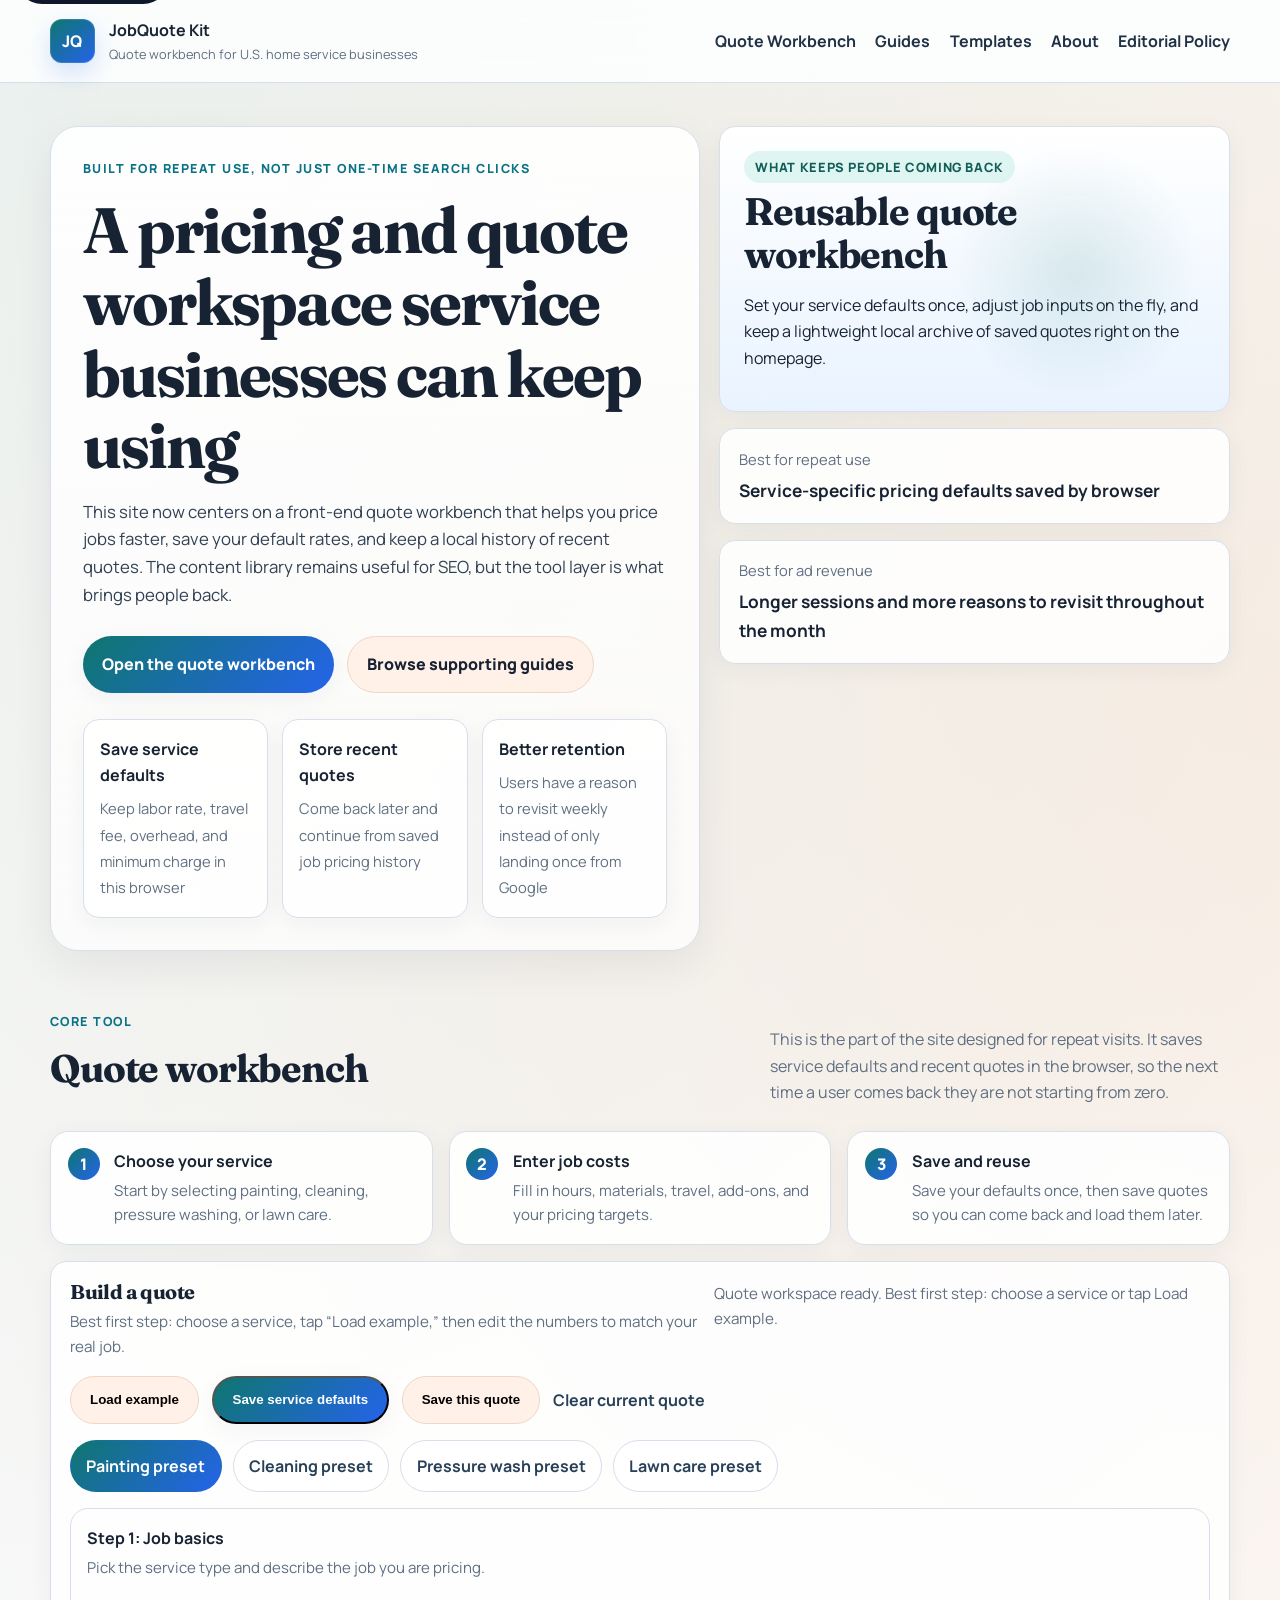
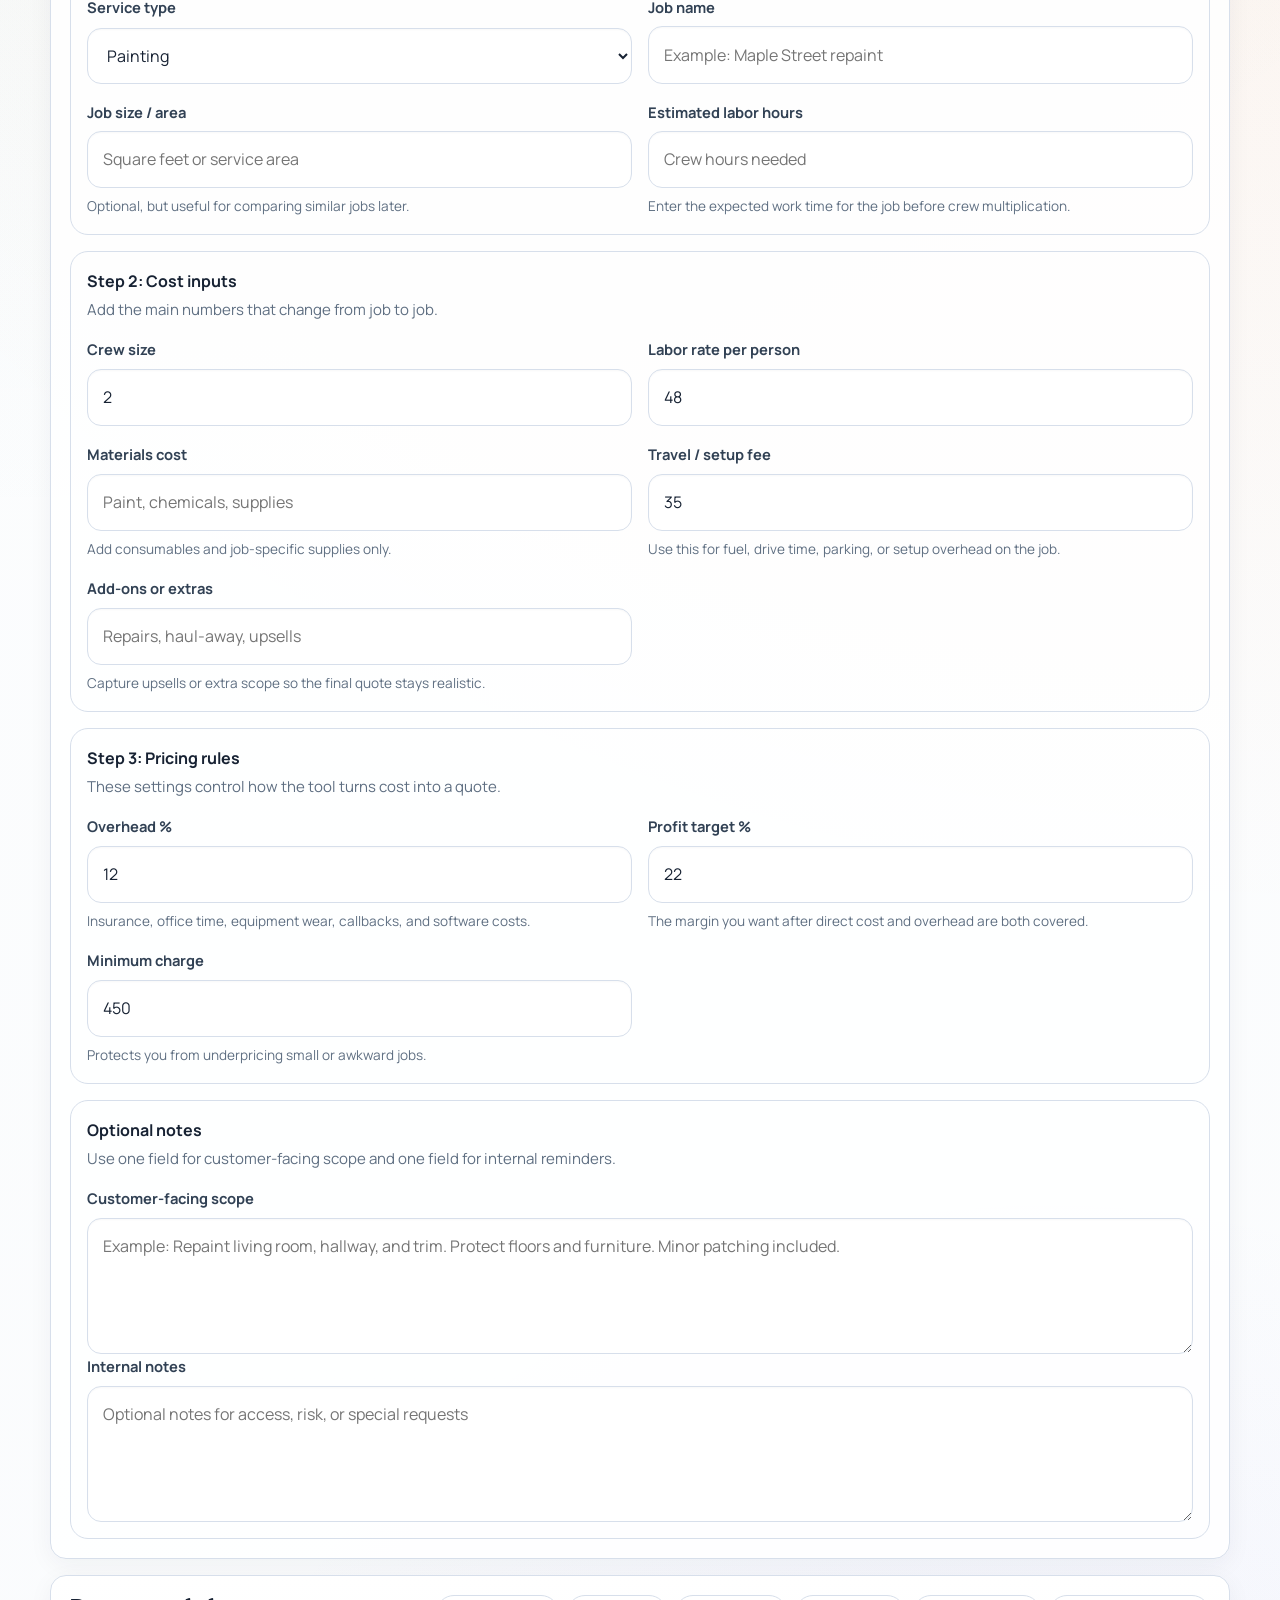
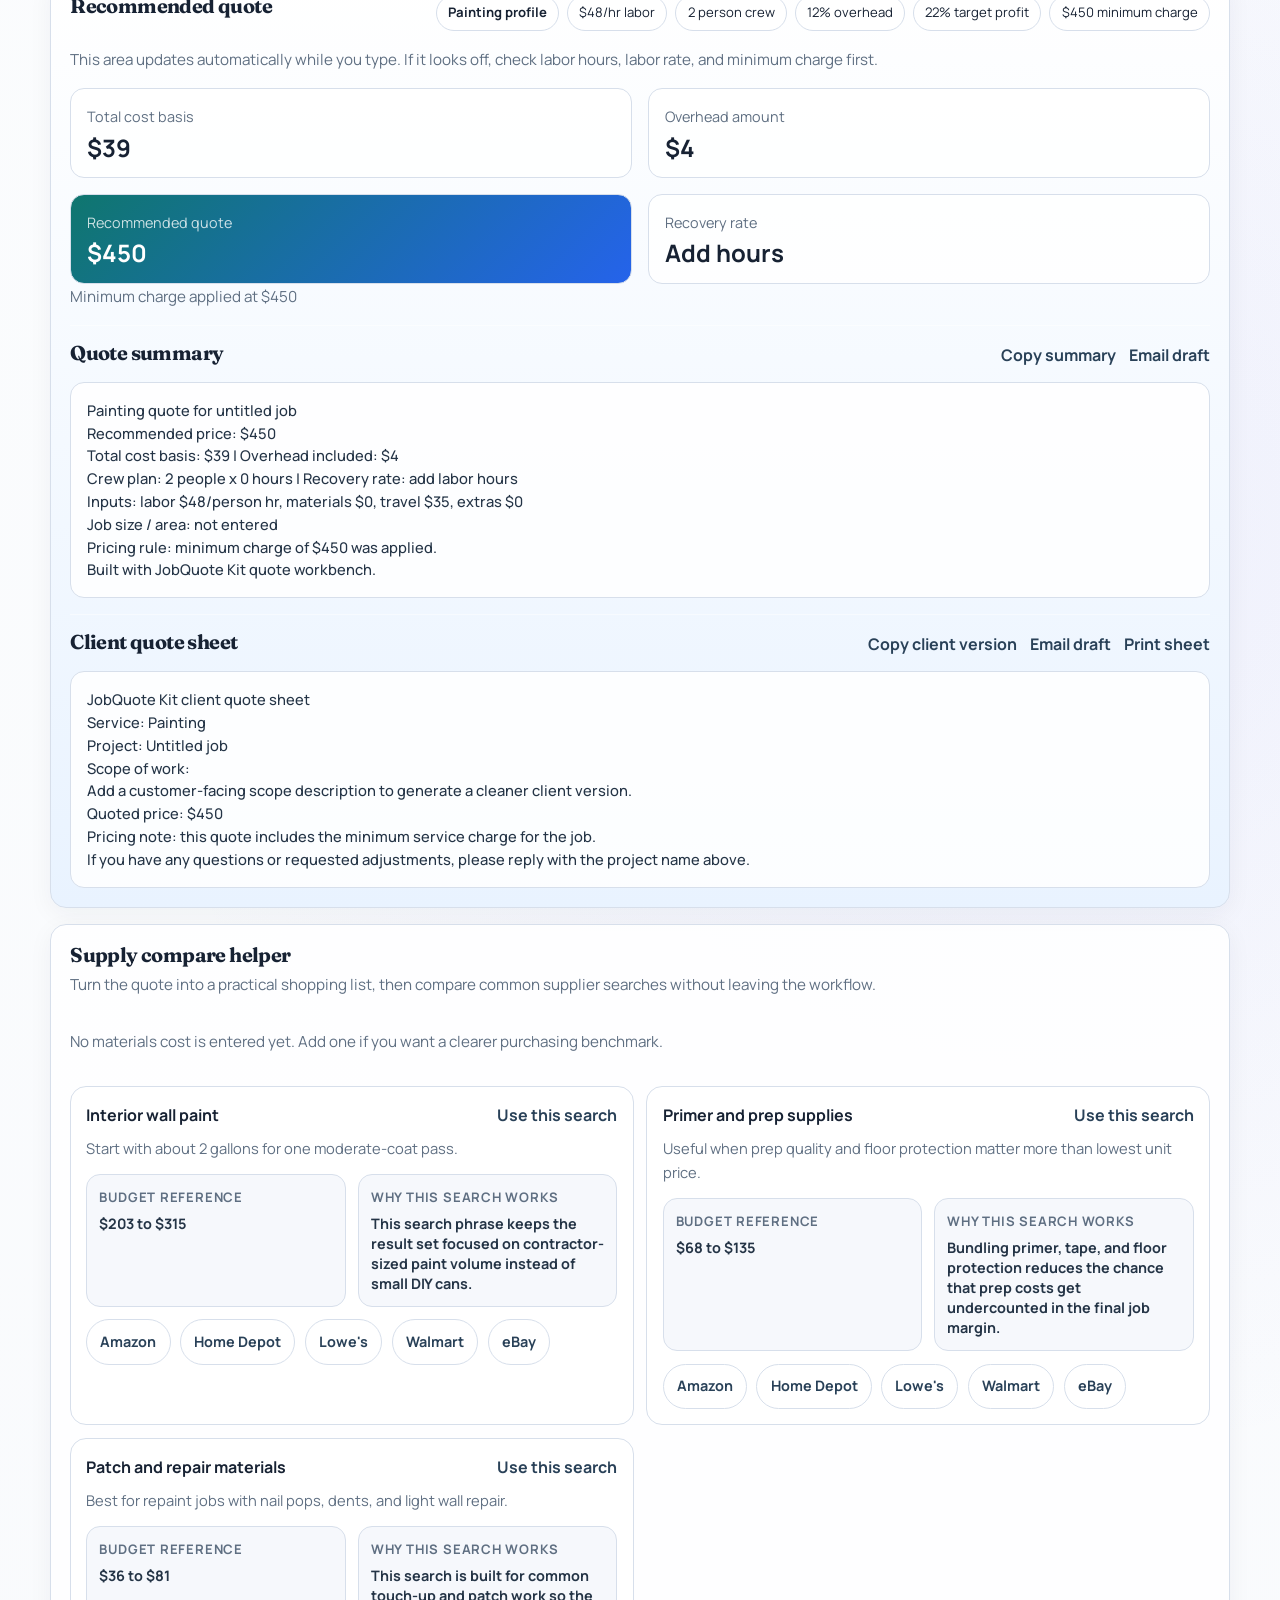
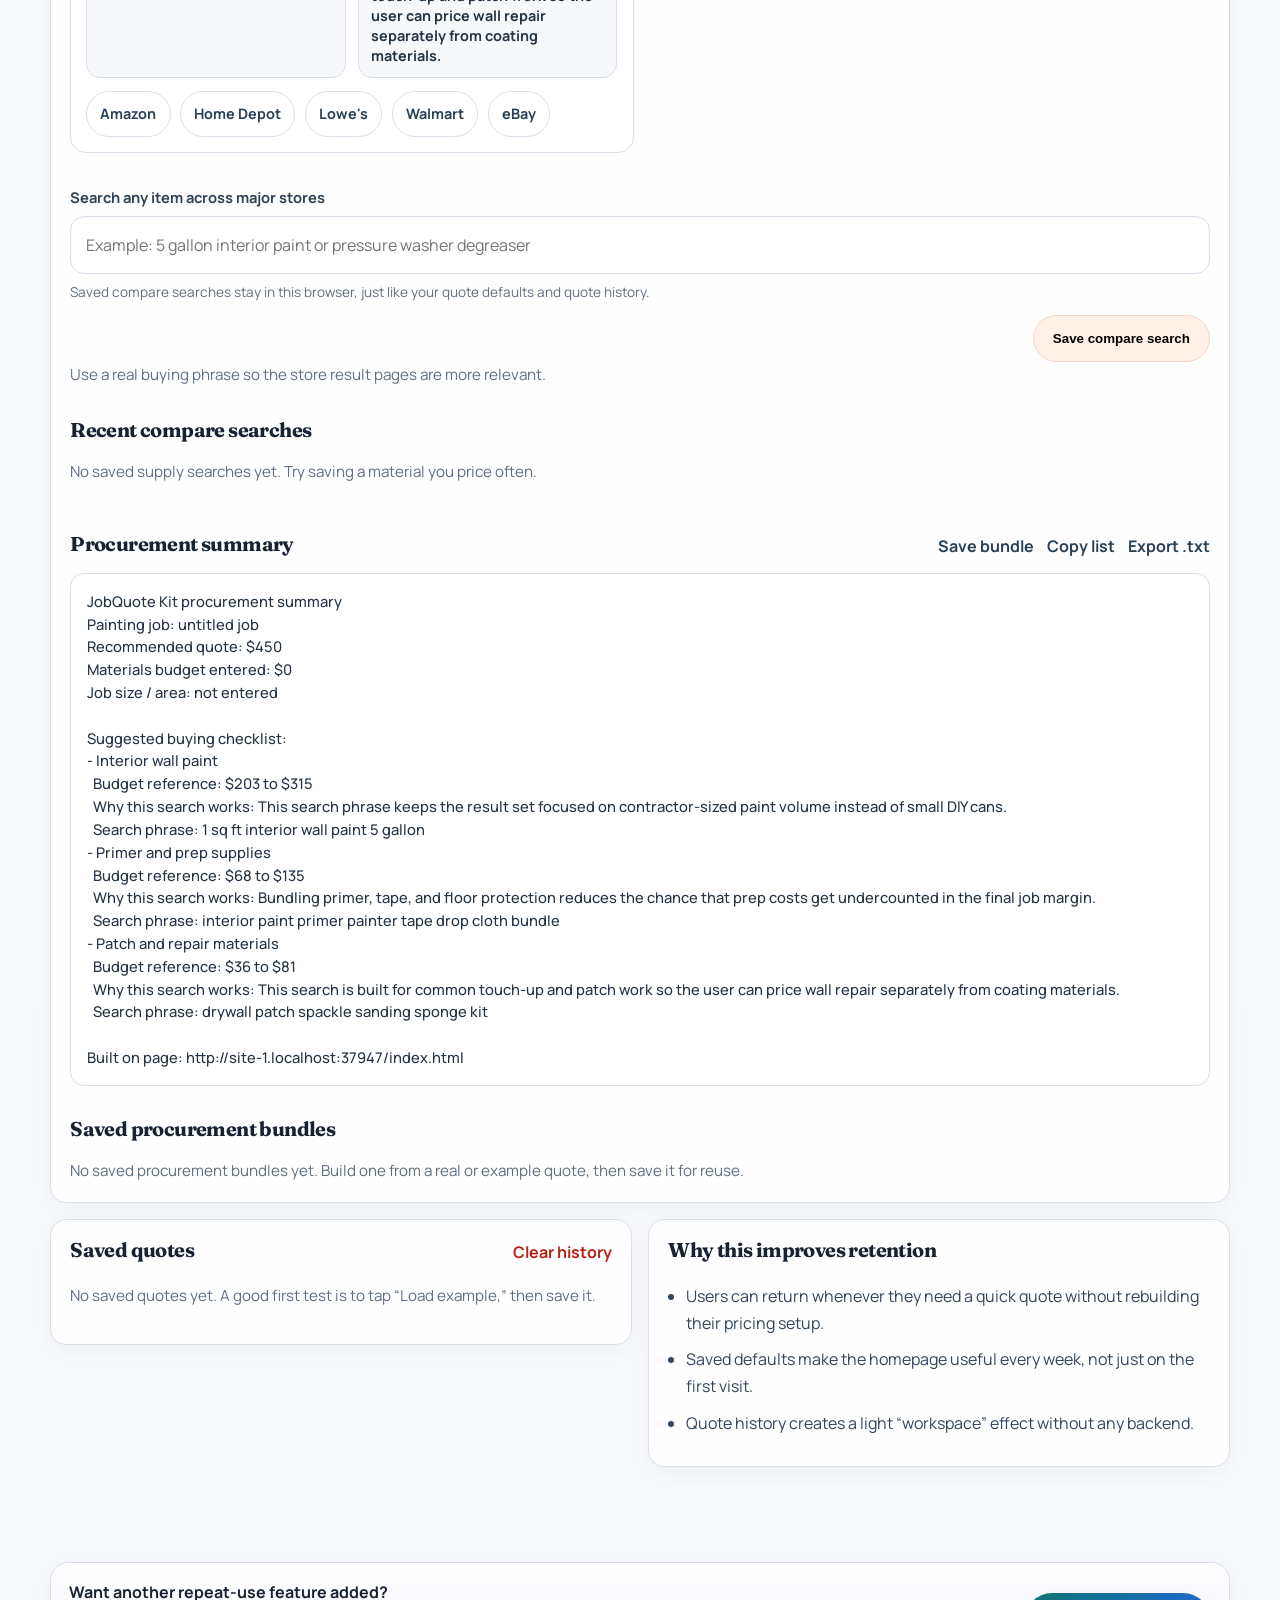
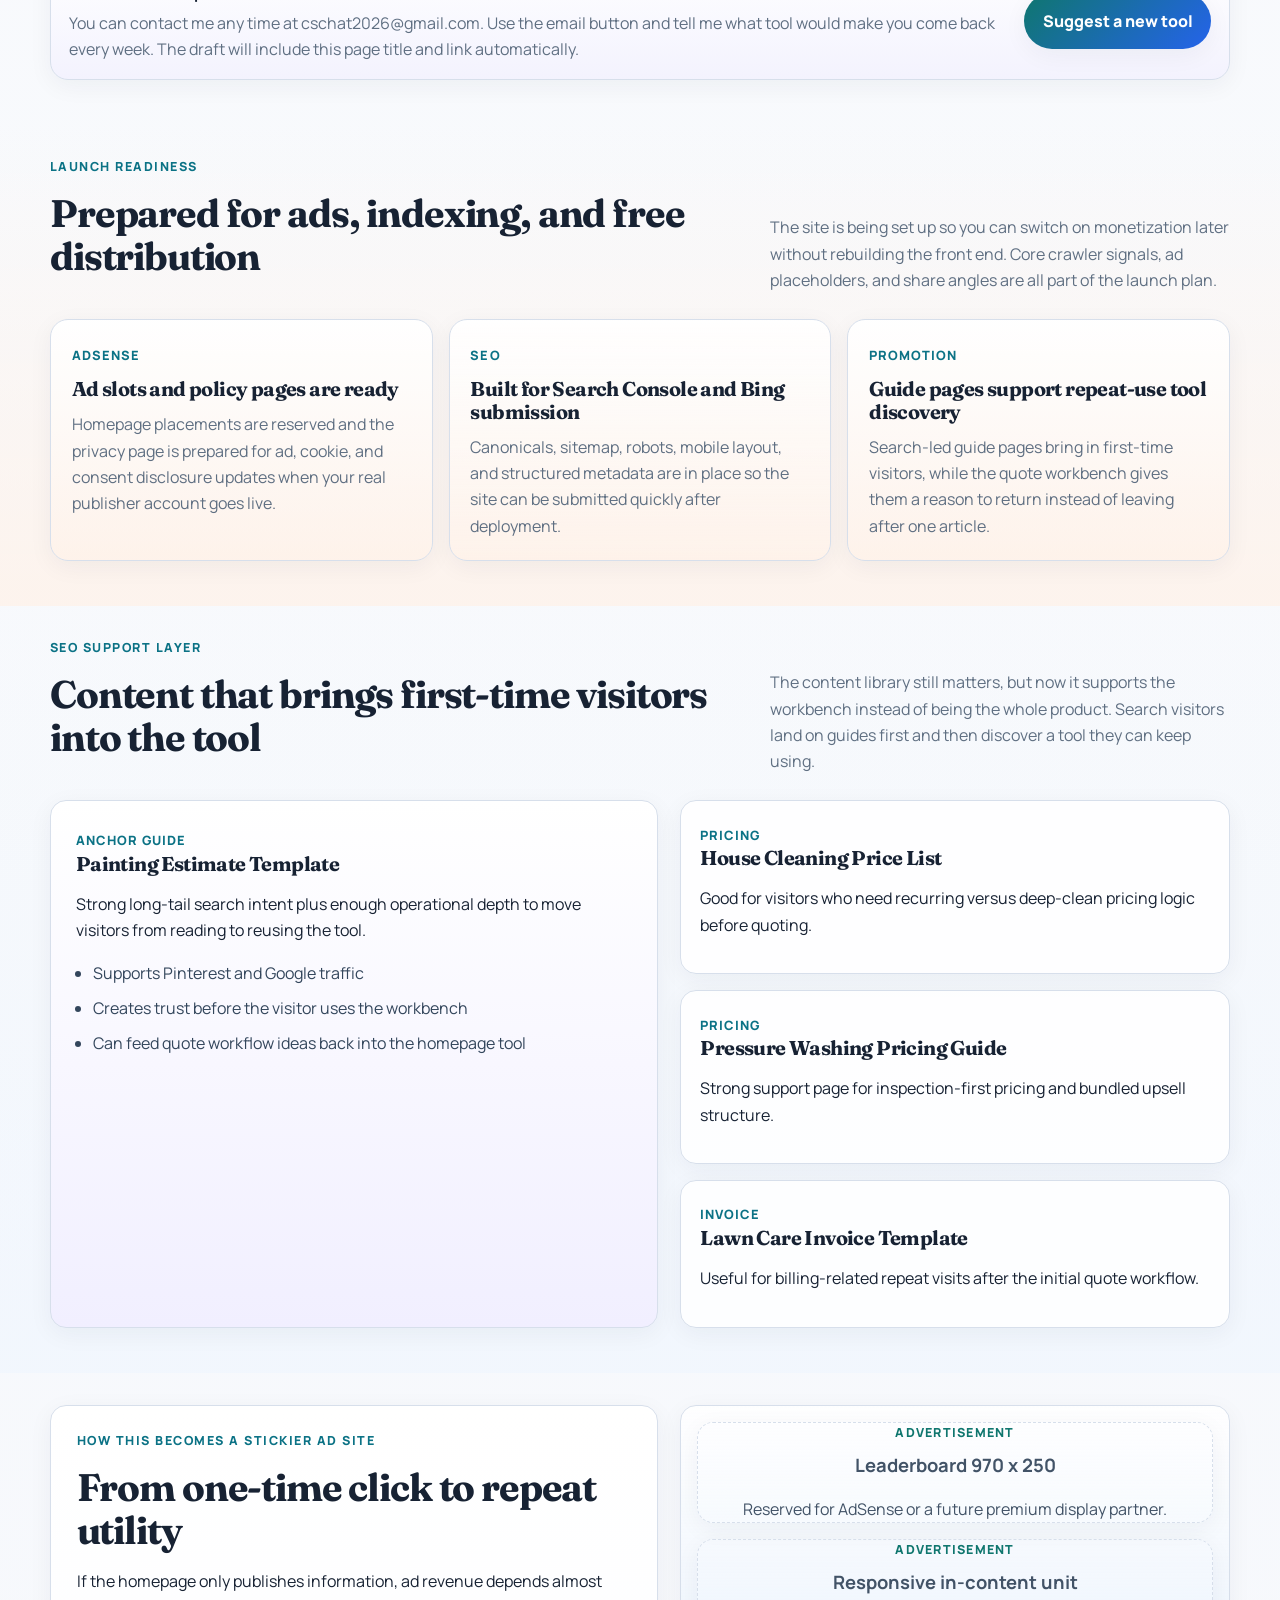
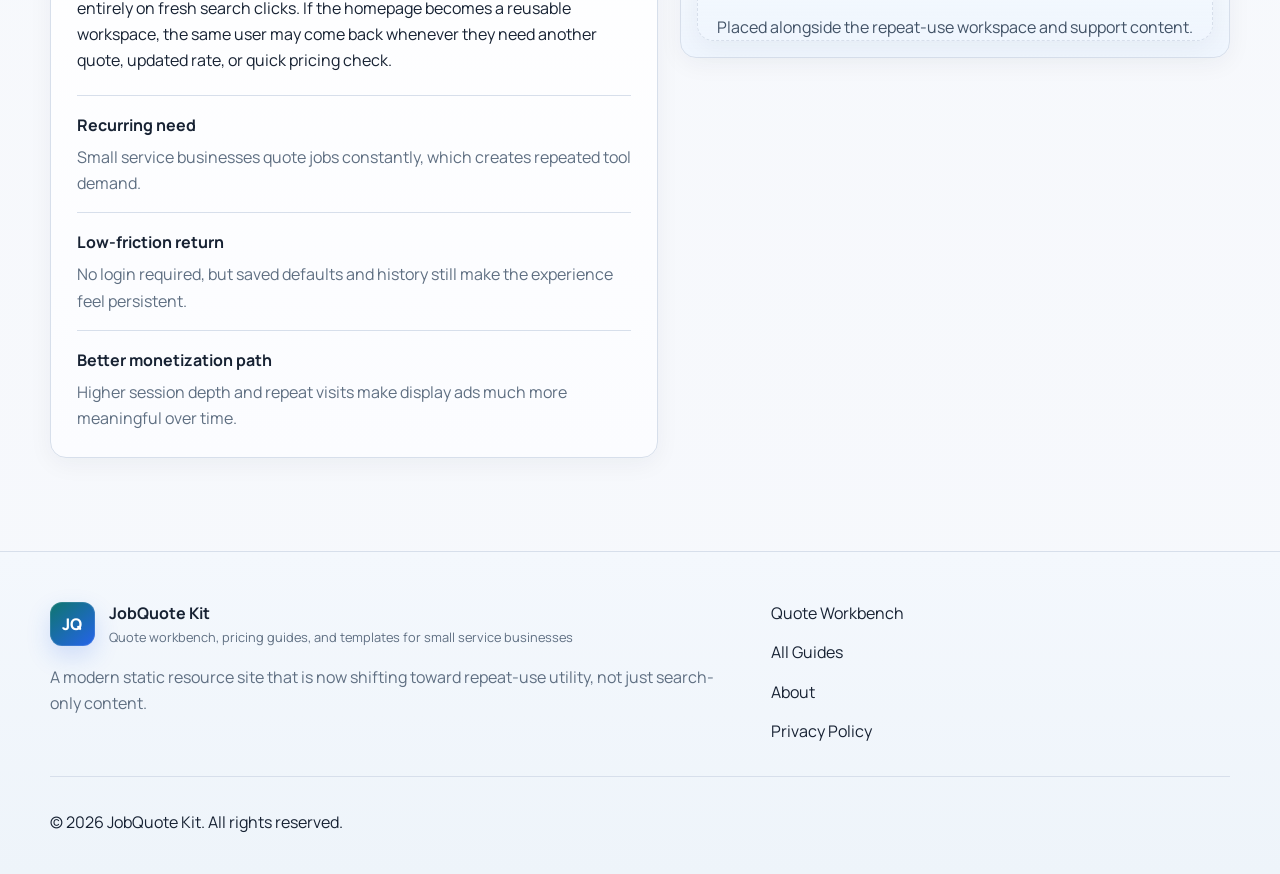
==== commit 99f457de: "添加一些搜索代碼 谷歌搜索代碼" ====
--- a/index.html
+++ b/index.html
@@ -8,8 +8,19 @@
       name="description"
       content="A reusable quote workbench for U.S. home service businesses, plus pricing guides, estimate templates, invoice examples, and printable resources."
     />
+    <meta
+      name="keywords"
+      content="service quote calculator, estimate template, contractor pricing calculator, home service pricing tool, job quote tool, painting estimate template, house cleaning price list, pressure washing pricing guide, lawn care invoice template, contractor quote workbench"
+    />
+    <meta name="author" content="JobQuote Kit" />
+    <meta name="publisher" content="JobQuote Kit" />
     <meta name="robots" content="index,follow,max-image-preview:large" />
+    <meta name="googlebot" content="index,follow,max-image-preview:large,max-snippet:-1,max-video-preview:-1" />
+    <meta name="bingbot" content="index,follow,max-image-preview:large,max-snippet:-1,max-video-preview:-1" />
+    <meta name="referrer" content="strict-origin-when-cross-origin" />
     <meta name="theme-color" content="#0f172a" />
+    <meta name="google-site-verification" content="replace-with-google-search-console-token" />
+    <meta name="msvalidate.01" content="replace-with-bing-webmaster-tools-token" />
     <link rel="canonical" href="https://jobkit20.top/" />
     <link rel="icon" href="./assets/favicon.svg" type="image/svg+xml" />
     <link rel="preconnect" href="https://fonts.googleapis.com" />
@@ -32,6 +43,7 @@
     <meta property="og:type" content="website" />
     <meta property="og:url" content="https://jobkit20.top/" />
     <meta property="og:site_name" content="JobQuote Kit" />
+    <meta property="og:locale" content="en_US" />
     <meta name="twitter:card" content="summary" />
     <meta name="twitter:title" content="JobQuote Kit" />
     <meta
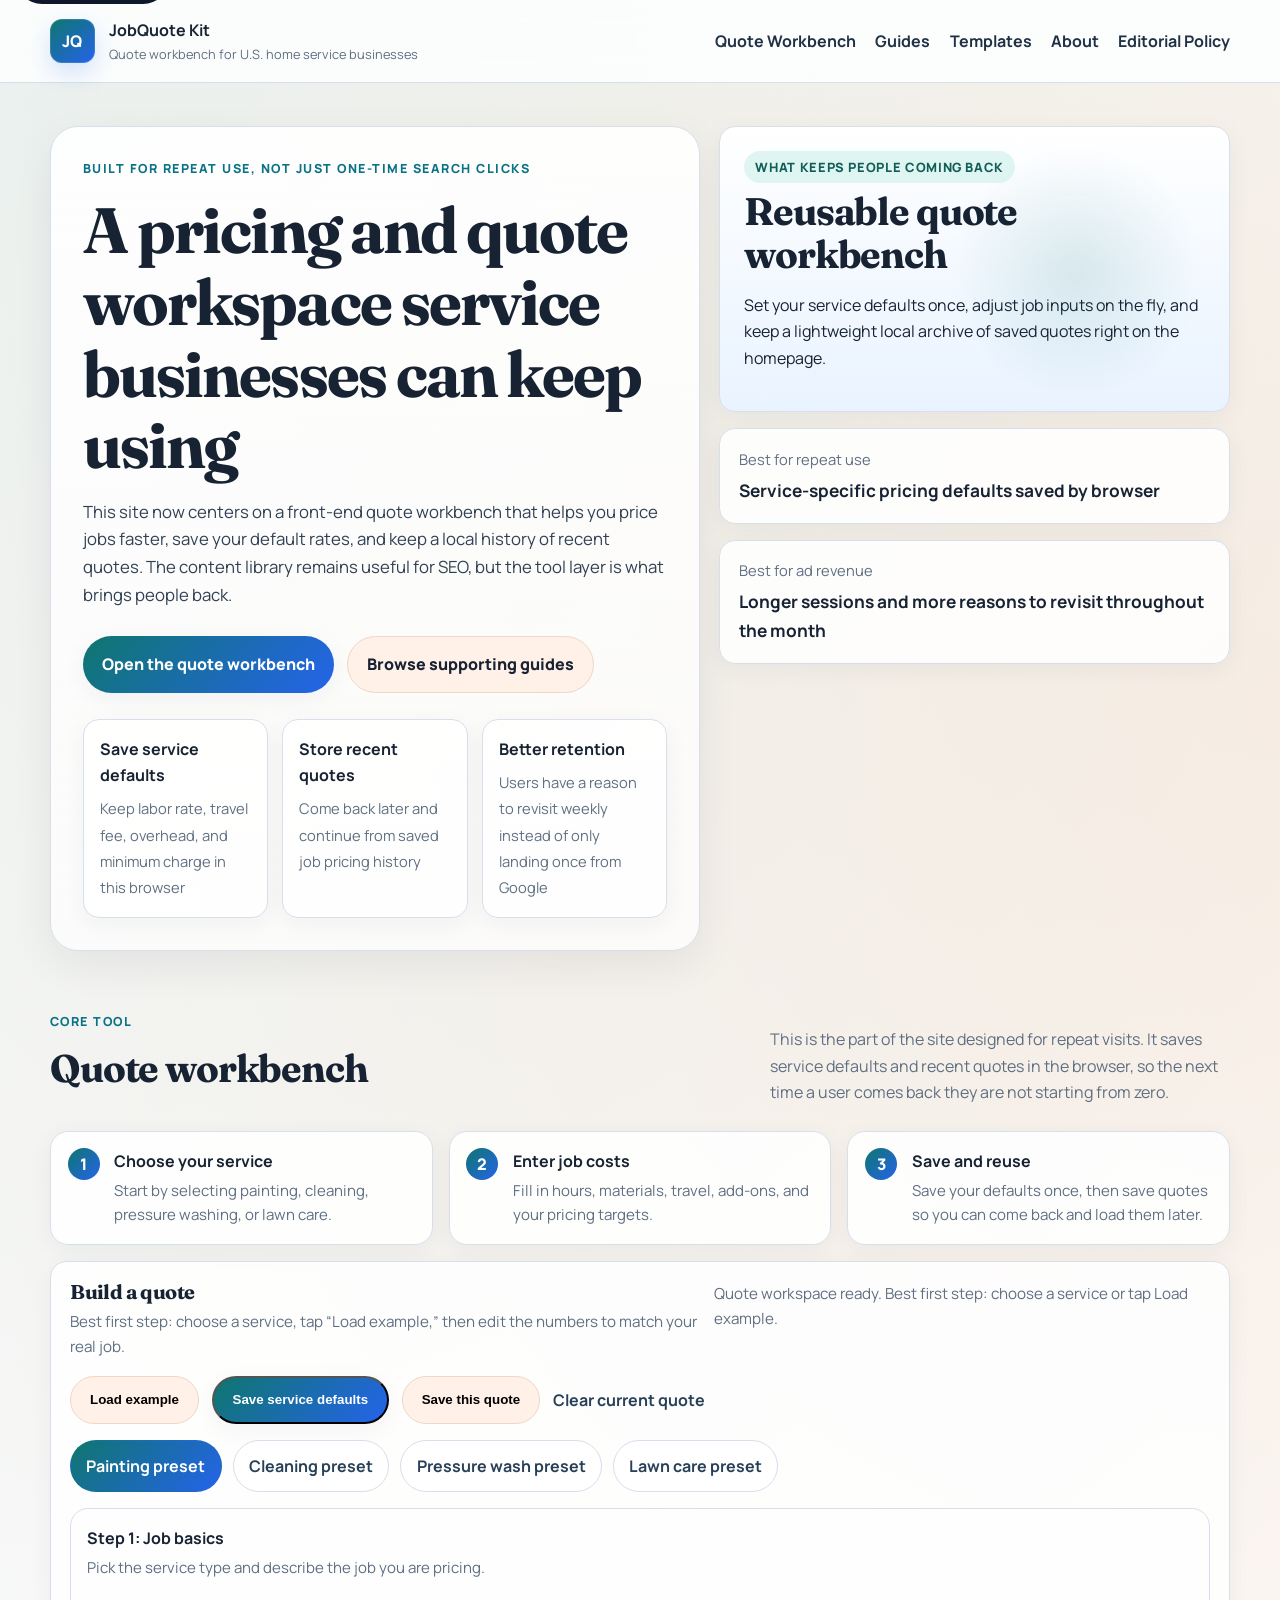
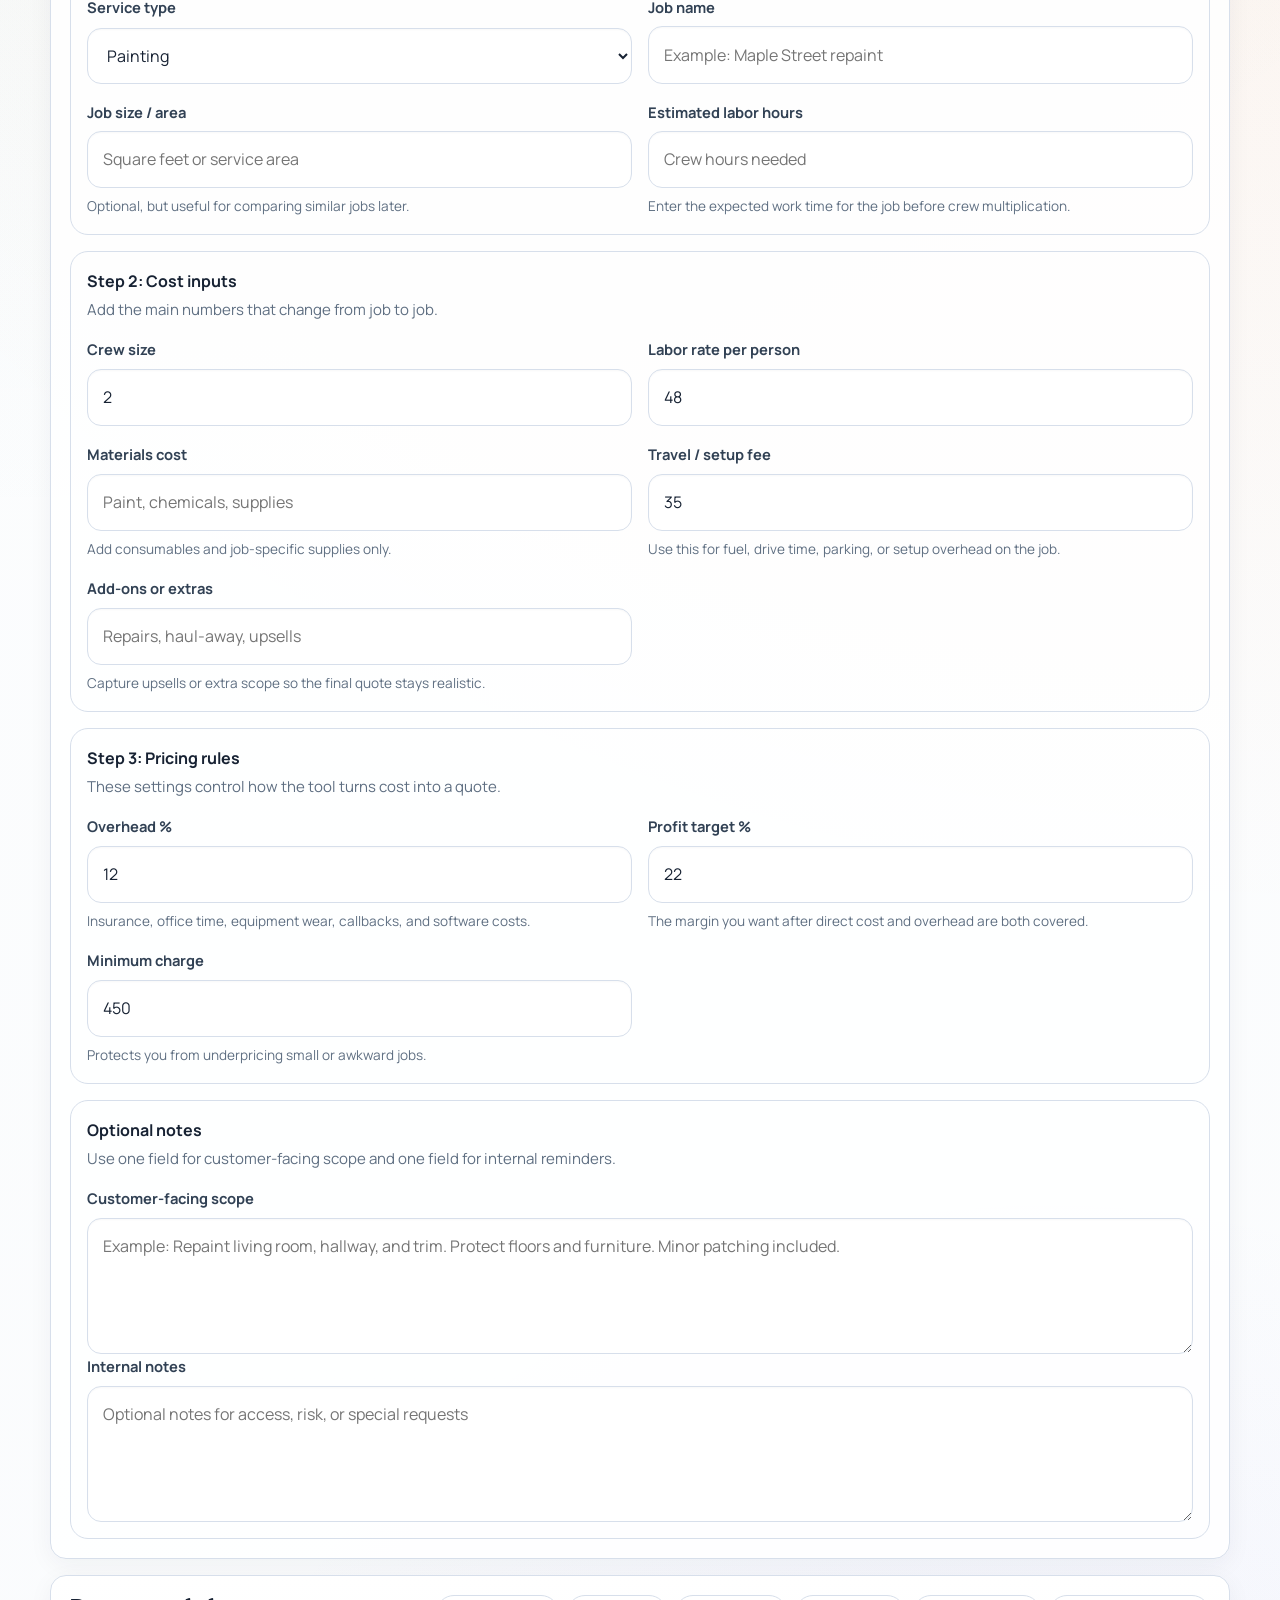
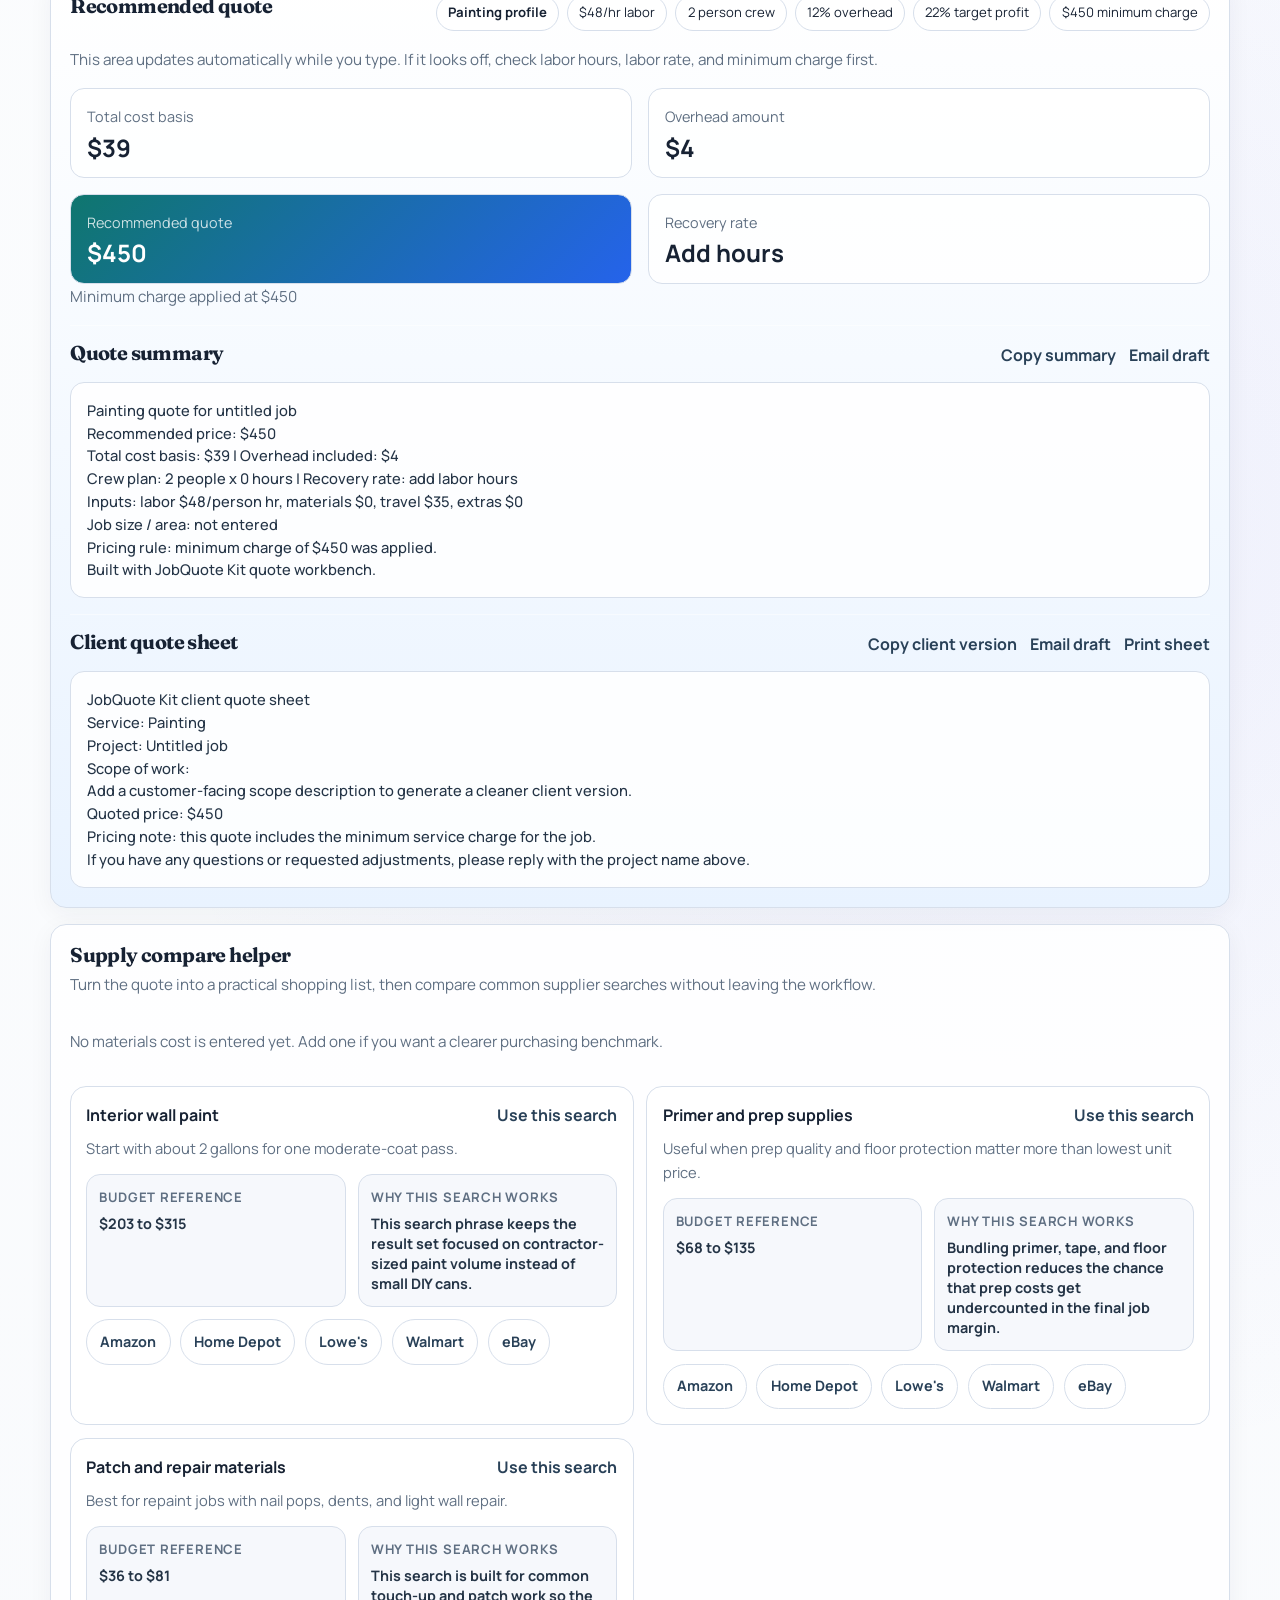
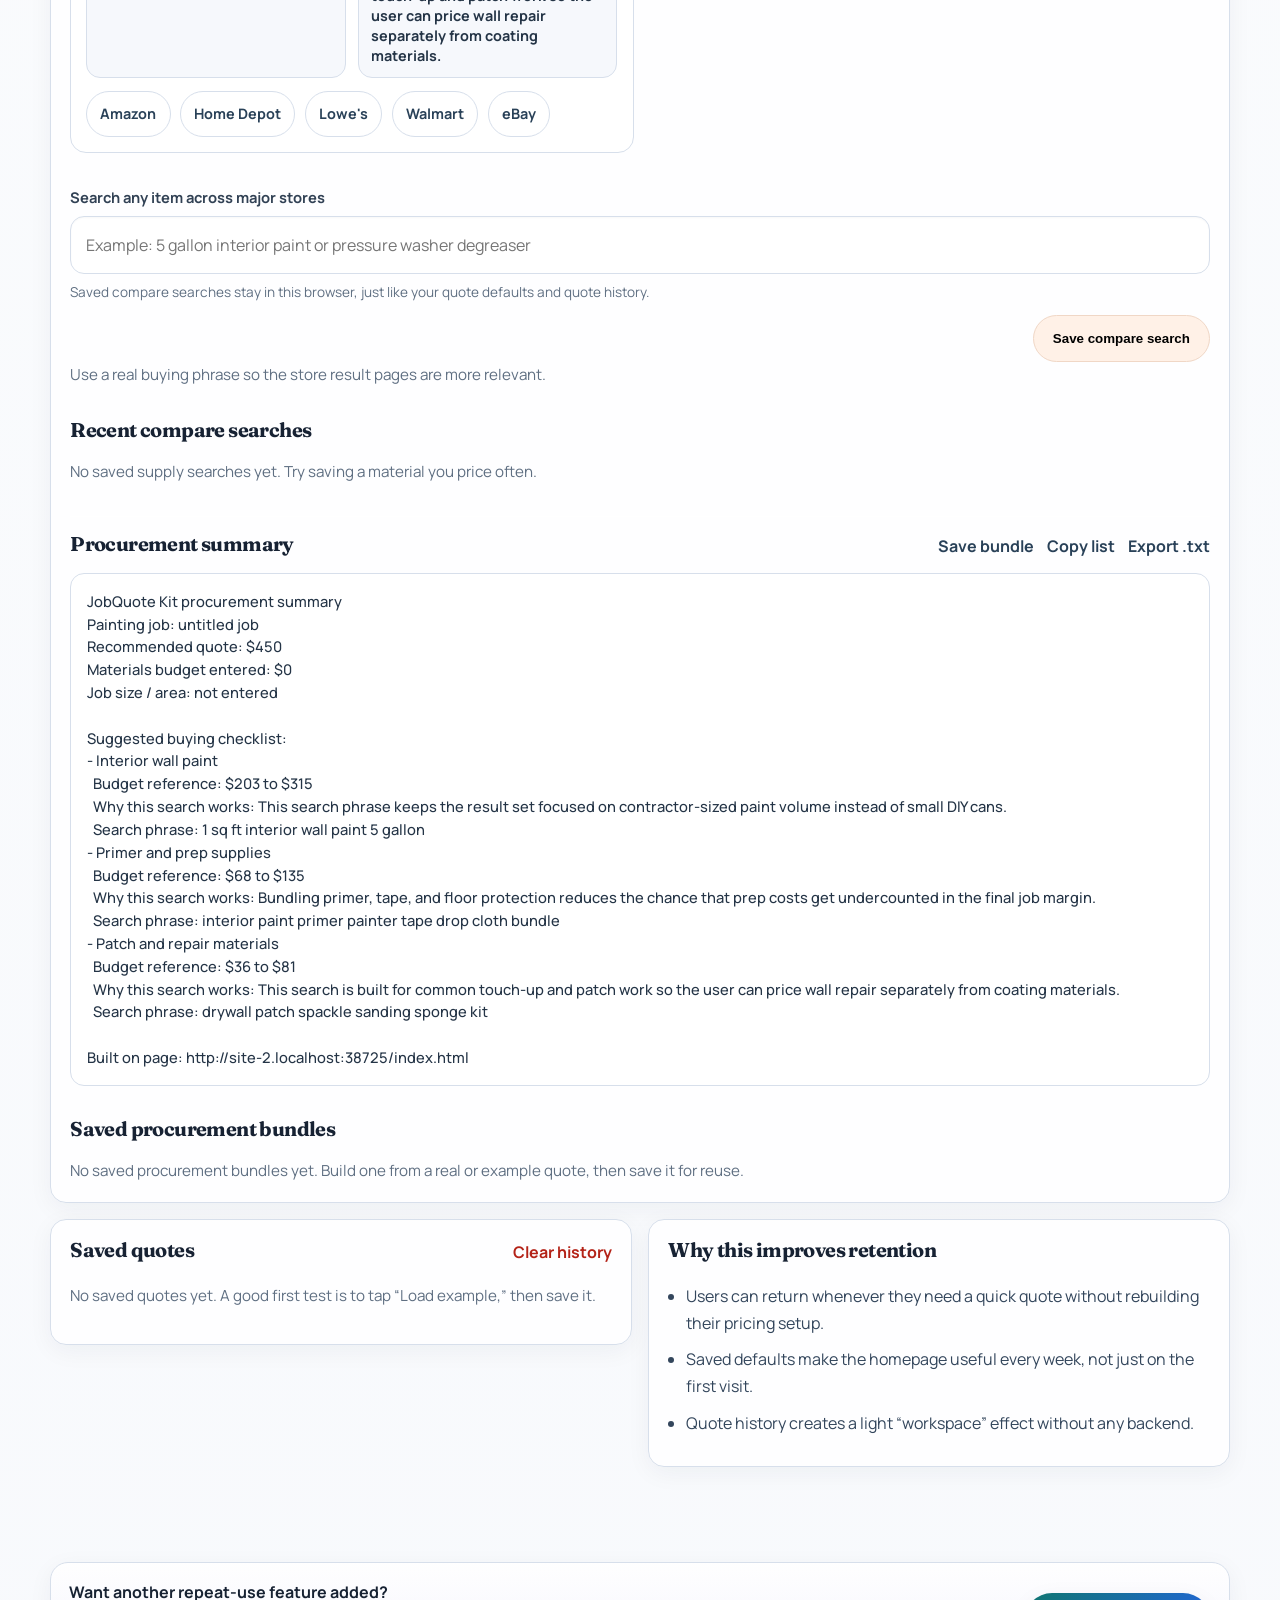
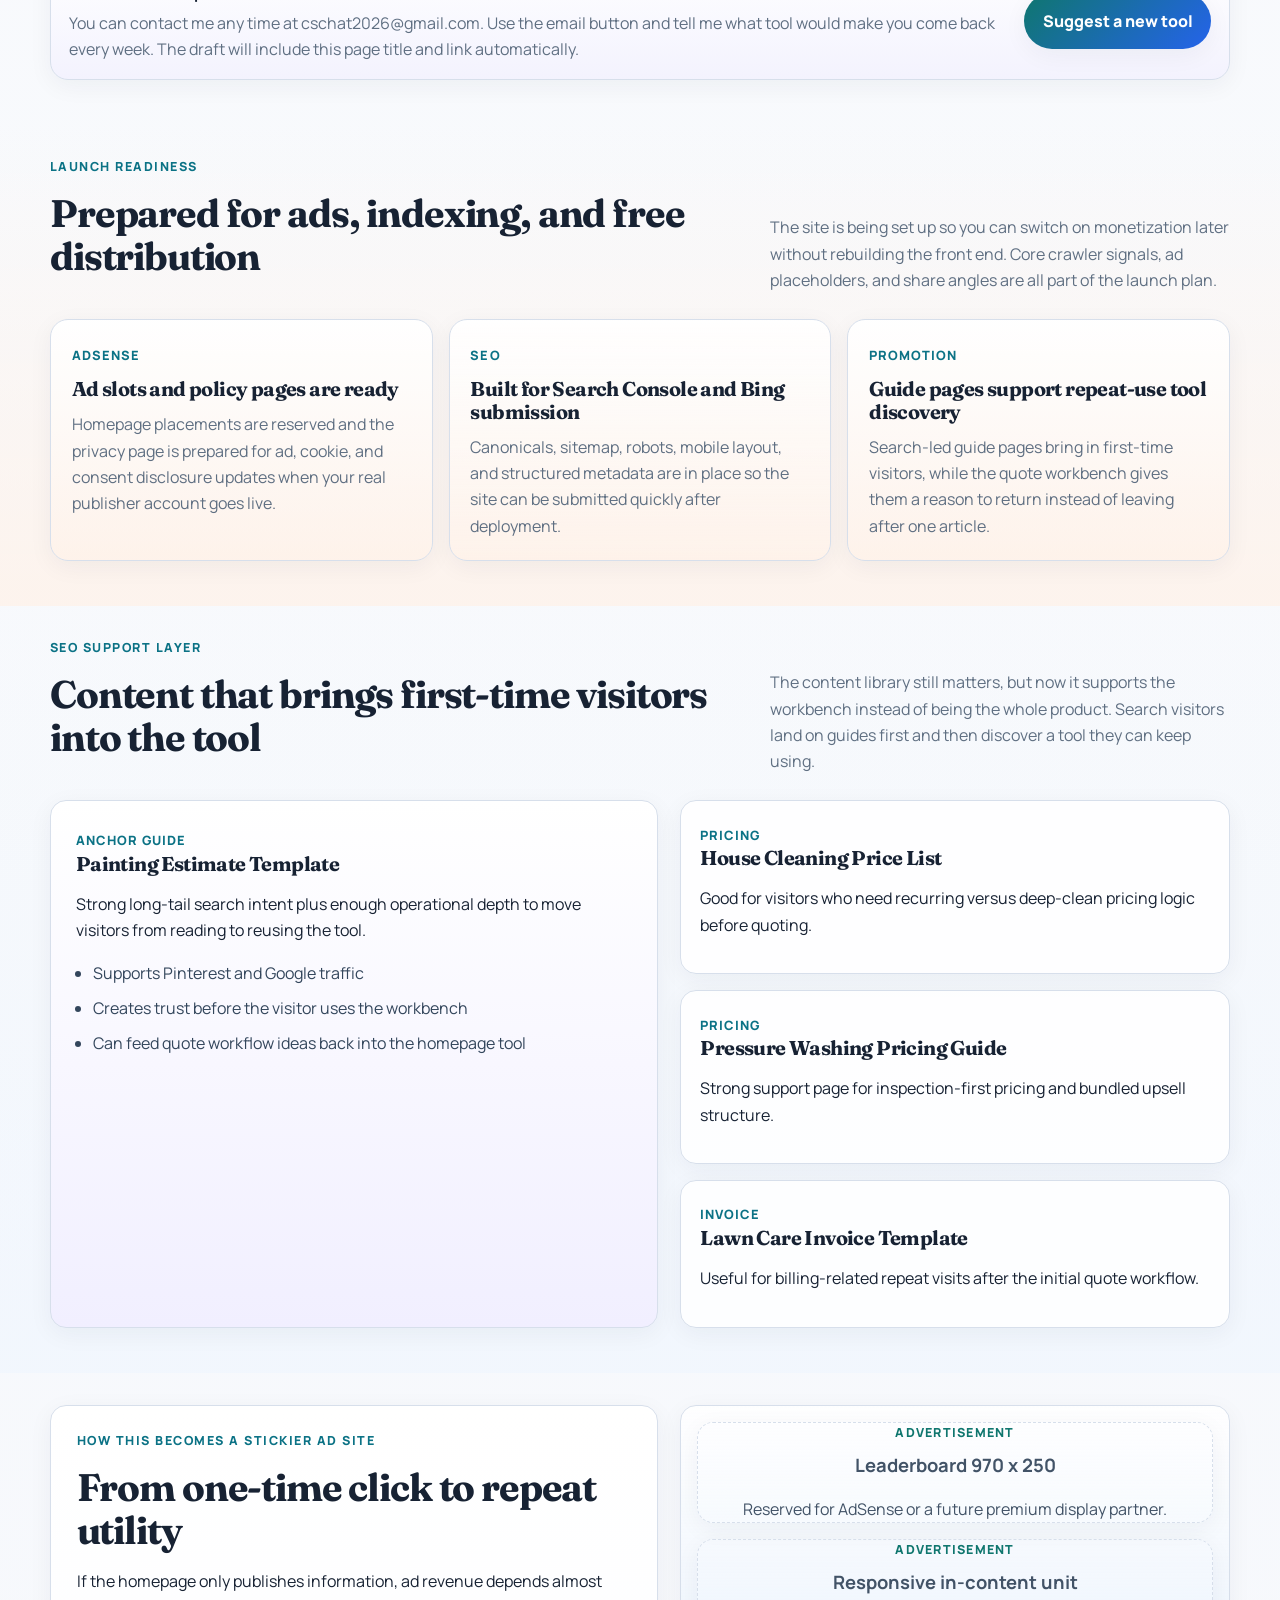
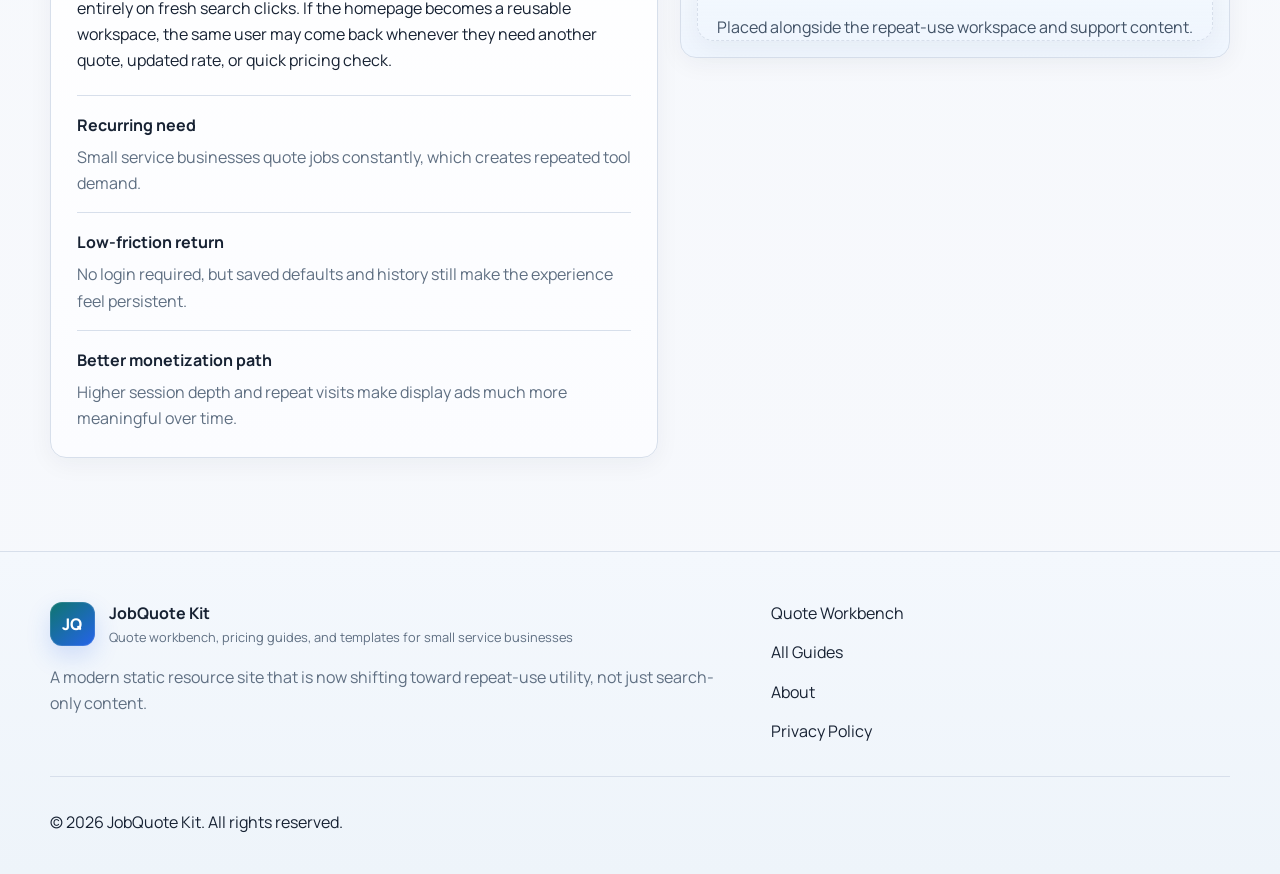
==== commit 2ab836c1: "添加pin代碼 添加pin代碼" ====
--- a/index.html
+++ b/index.html
@@ -21,6 +21,7 @@
     <meta name="theme-color" content="#0f172a" />
     <meta name="google-site-verification" content="replace-with-google-search-console-token" />
     <meta name="msvalidate.01" content="replace-with-bing-webmaster-tools-token" />
+    <meta name="p:domain_verify" content="a687031b94cb899b0a0dfb0c00c4c600" />
     <link rel="canonical" href="https://jobkit20.top/" />
     <link rel="icon" href="./assets/favicon.svg" type="image/svg+xml" />
     <link rel="preconnect" href="https://fonts.googleapis.com" />
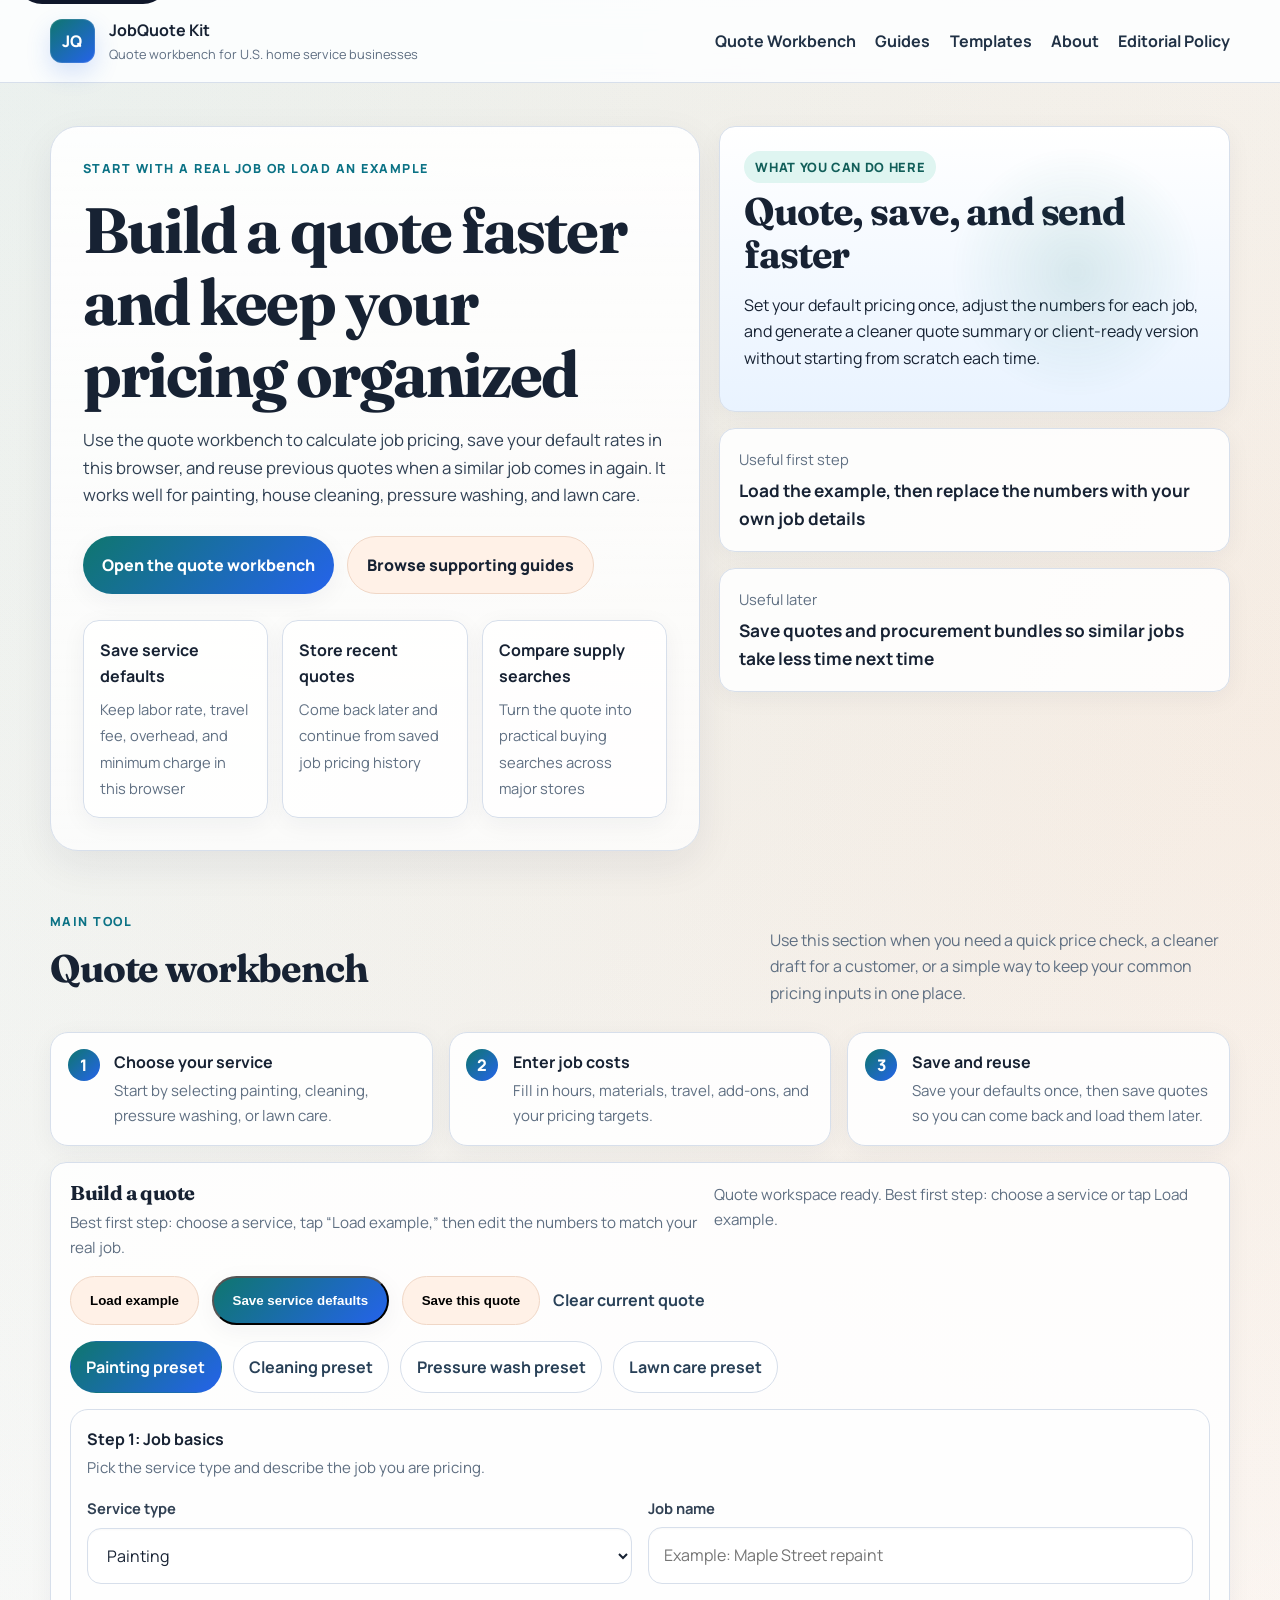
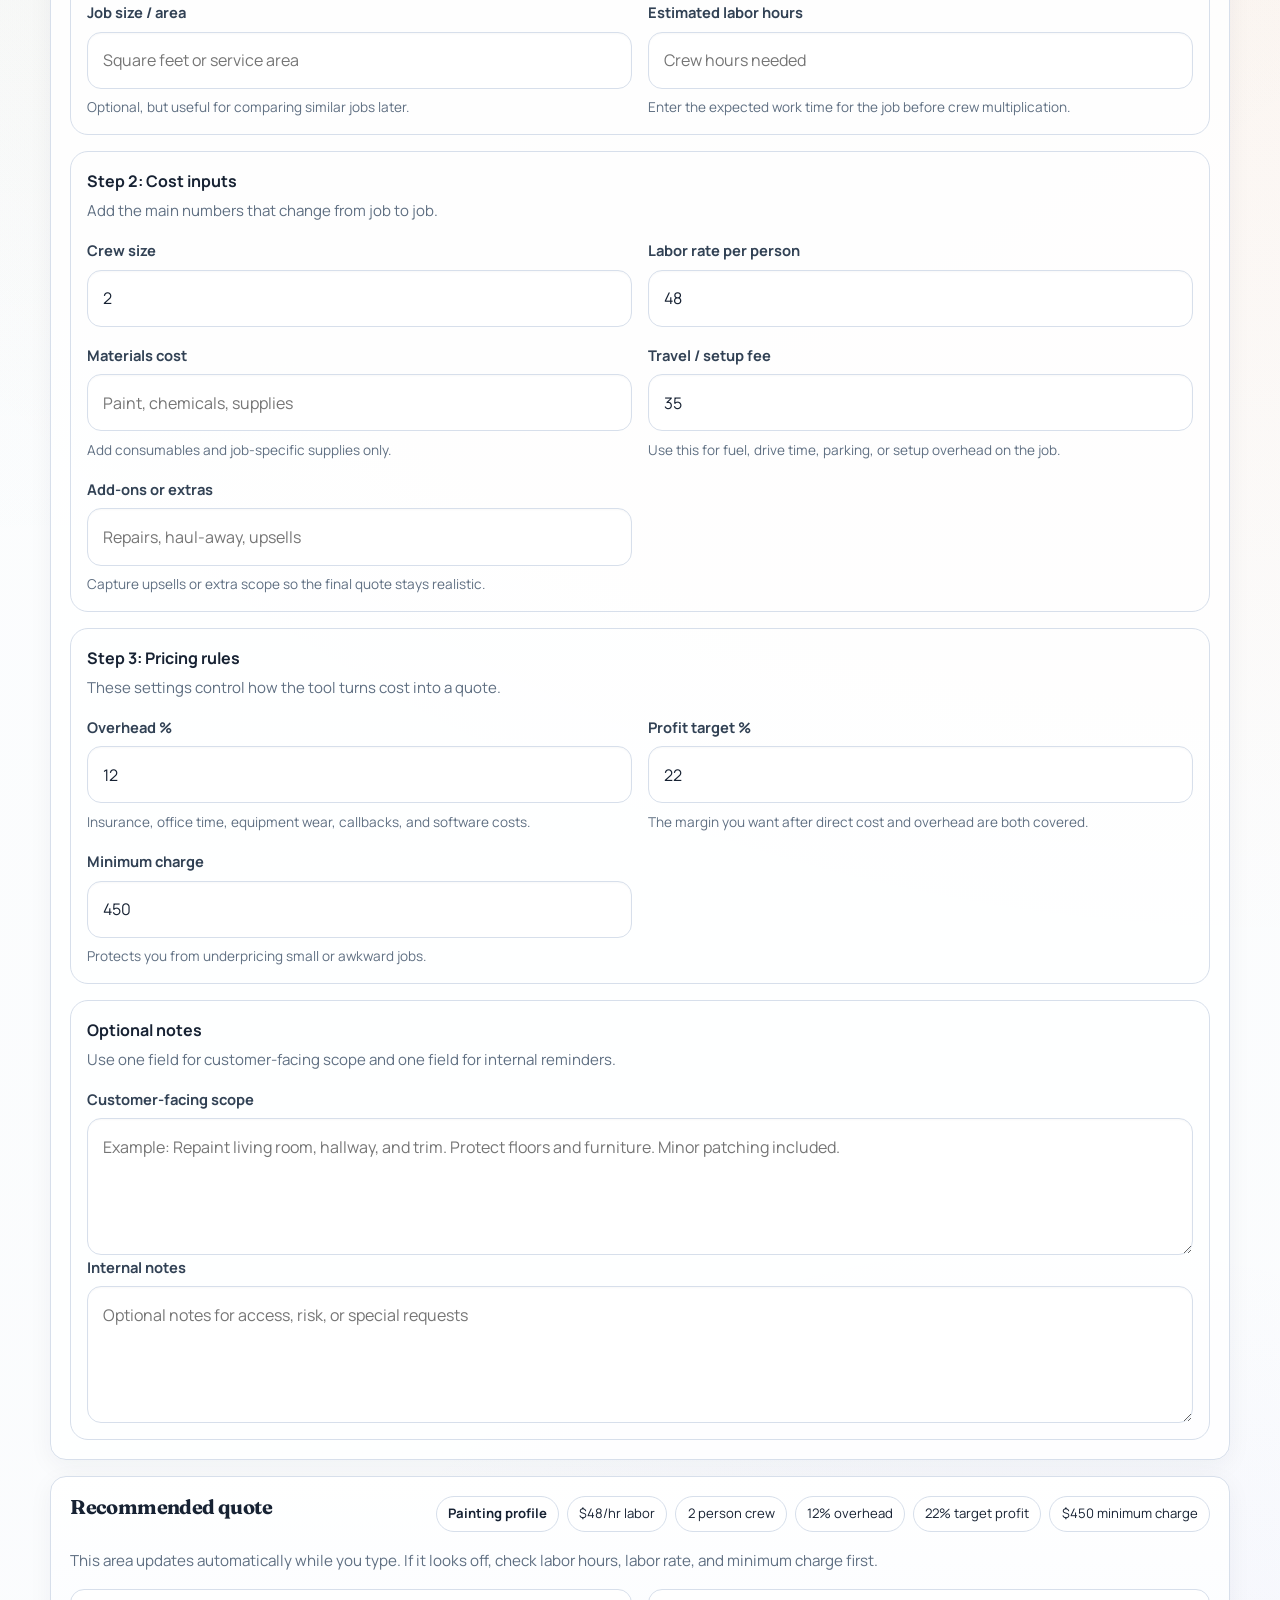
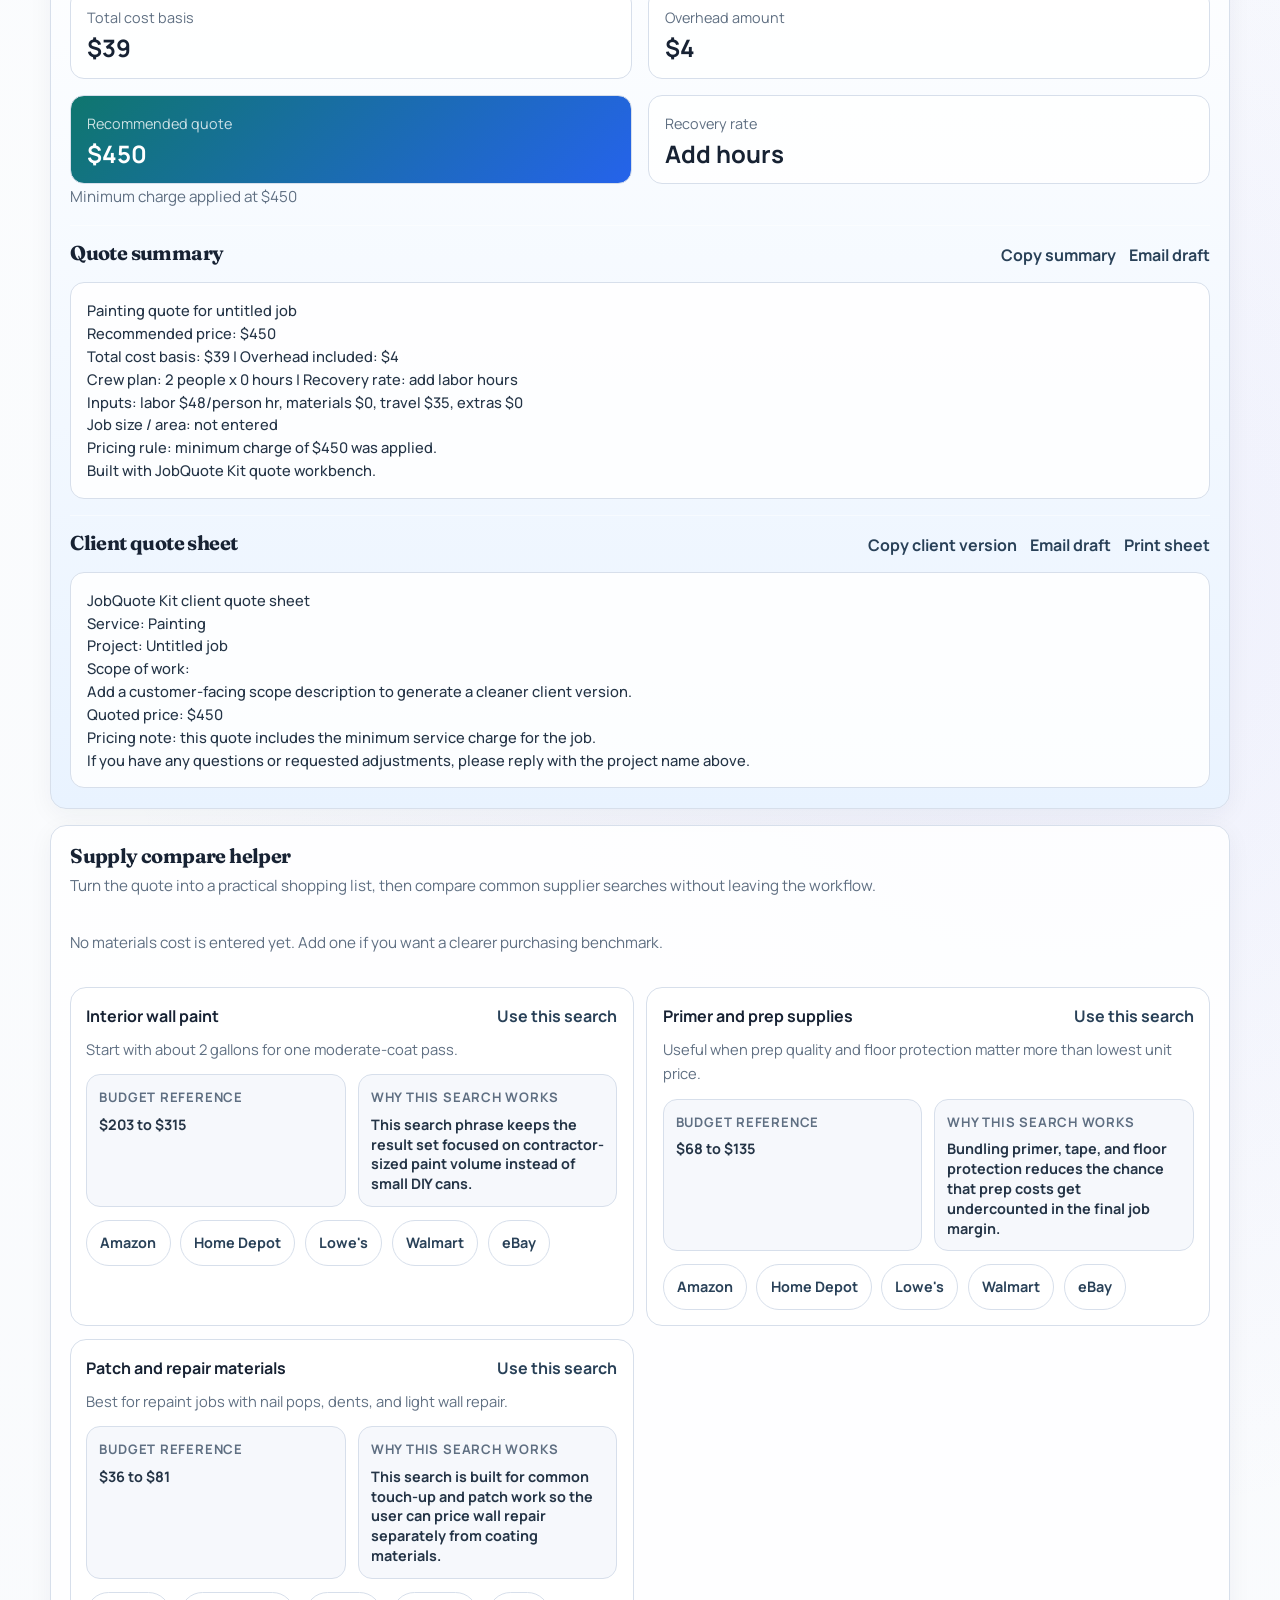
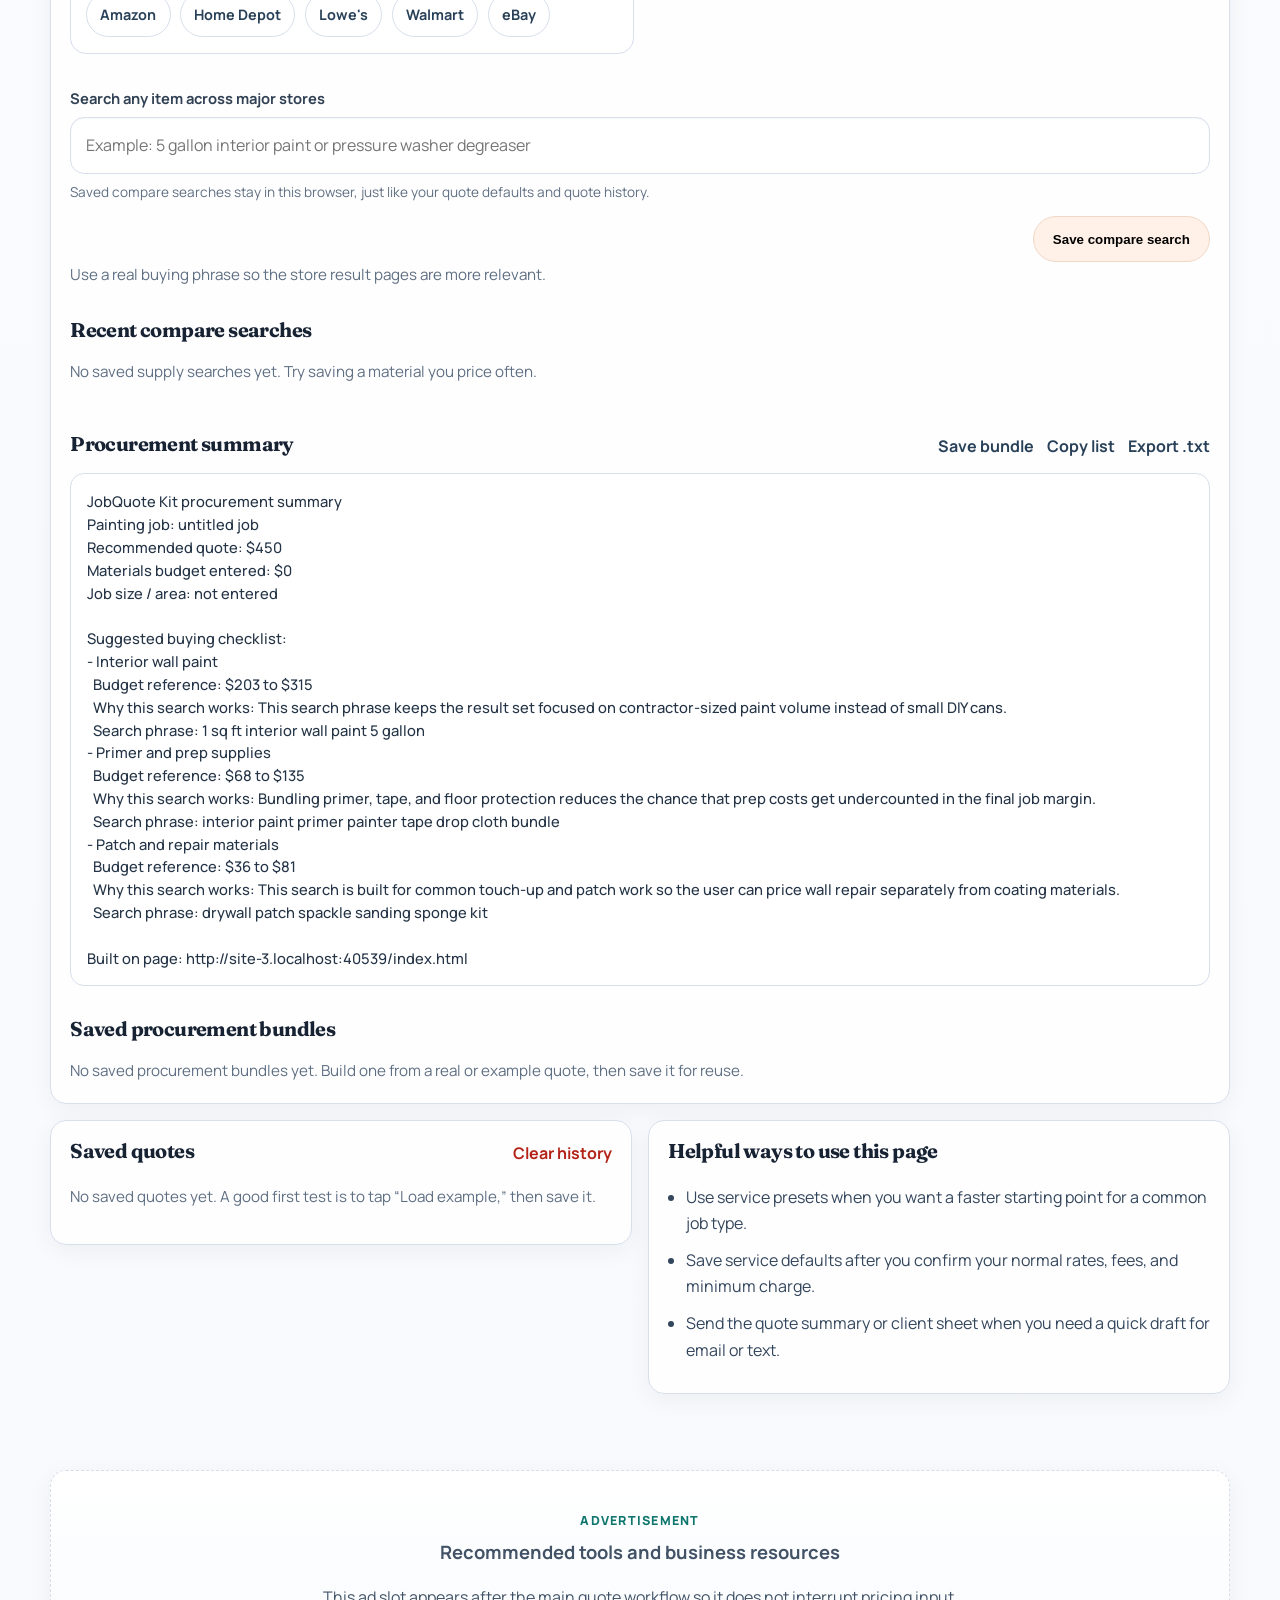
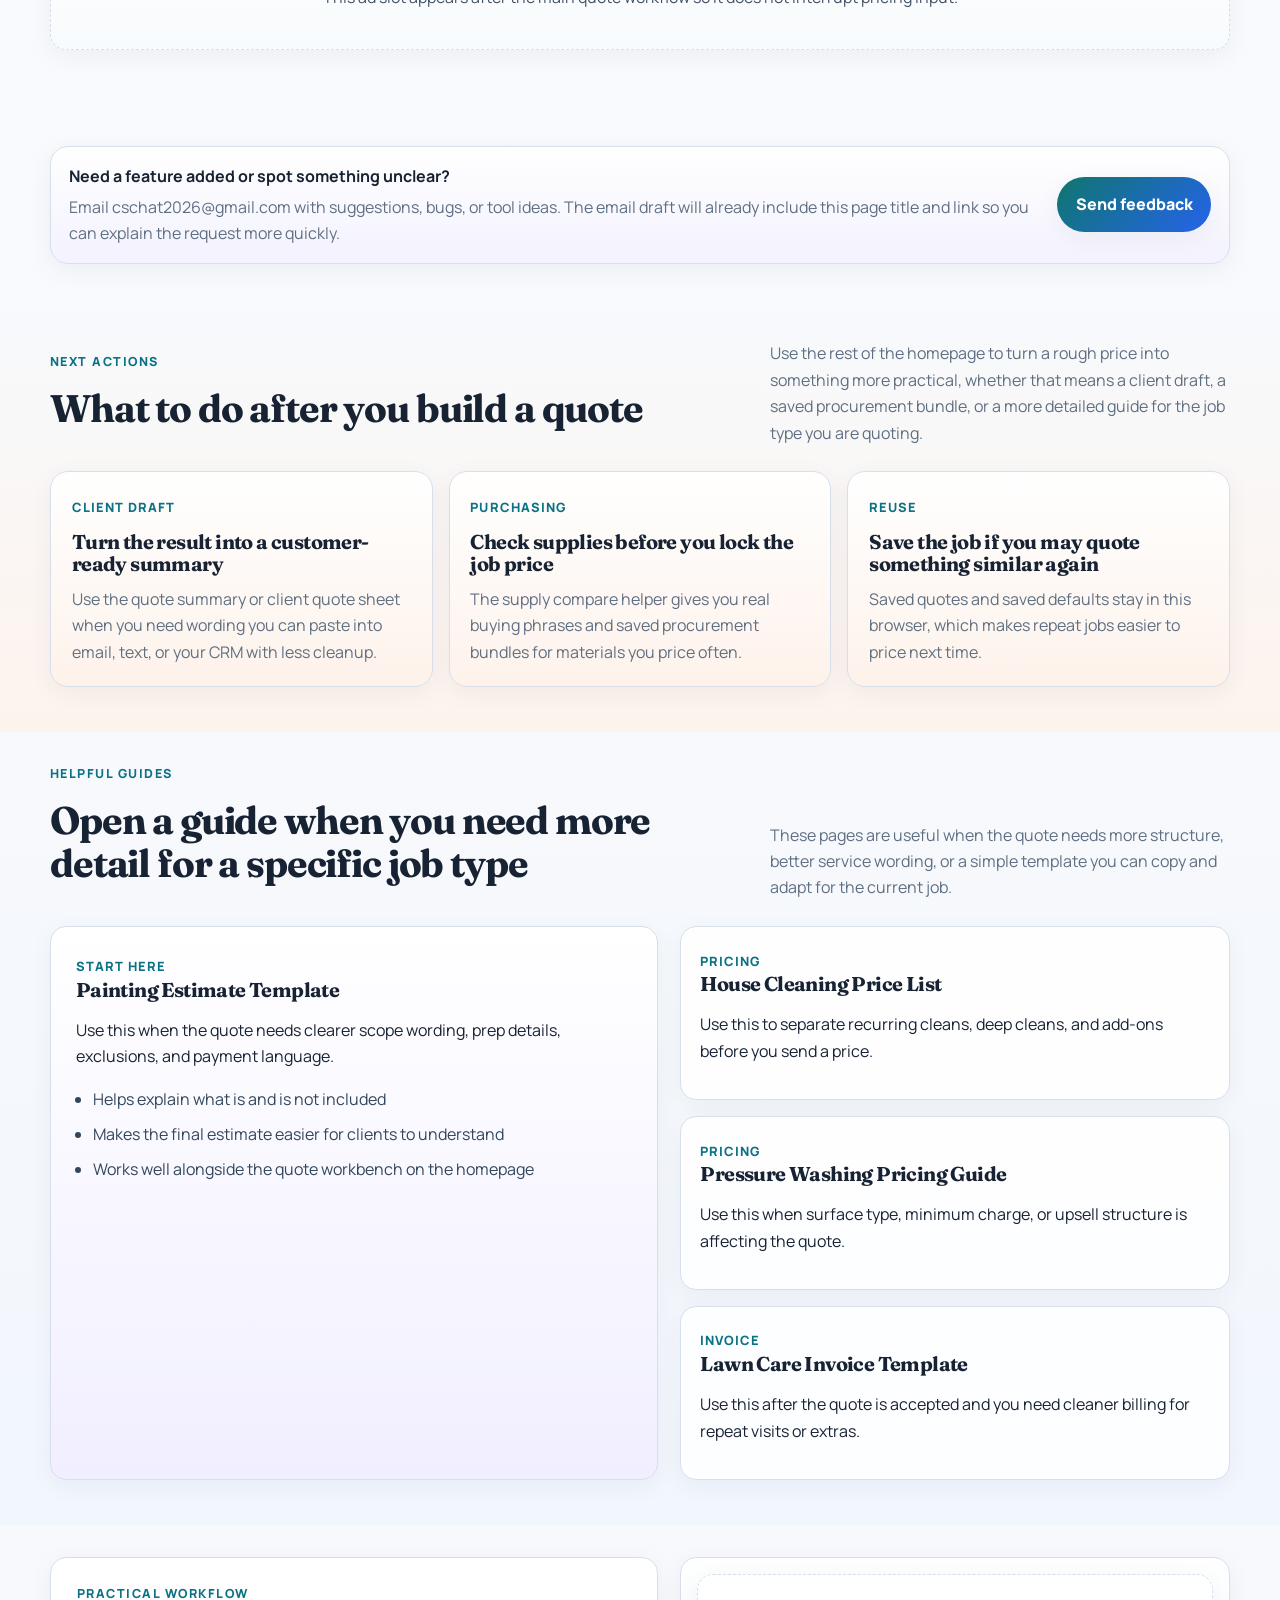
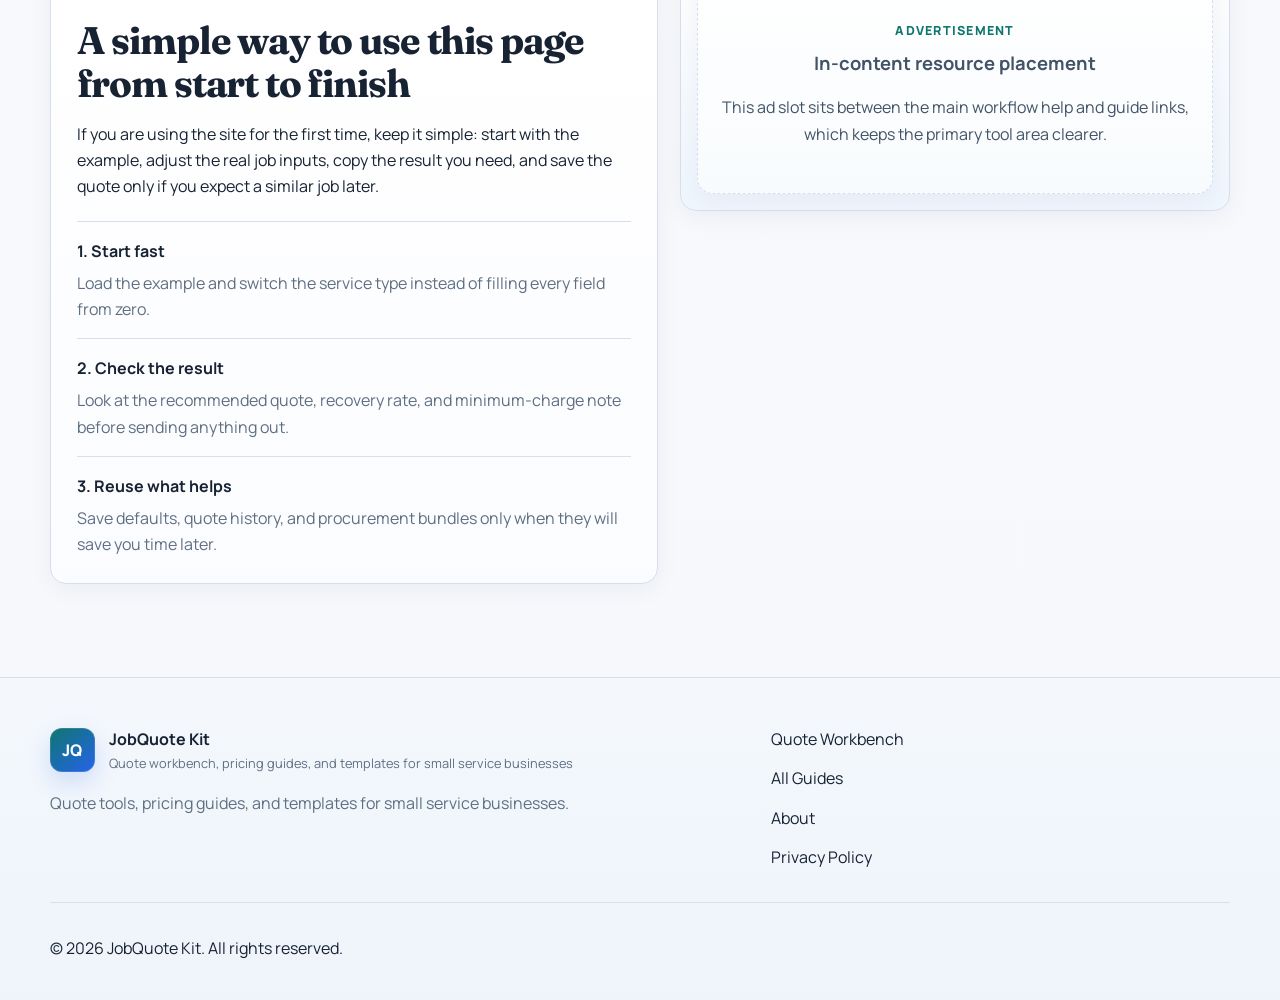
==== commit 48ebb6ad: "更新广告代码 更新广告代码" ====
--- a/index.html
+++ b/index.html
@@ -96,12 +96,12 @@
           <div class="container">
             <div class="tool-hero-grid">
               <div class="tool-hero-copy">
-                <p class="eyebrow">Built for repeat use, not just one-time search clicks</p>
-                <h1>A pricing and quote workspace service businesses can keep using</h1>
+                <p class="eyebrow">Start with a real job or load an example</p>
+                <h1>Build a quote faster and keep your pricing organized</h1>
                 <p class="hero-copy">
-                  This site now centers on a front-end quote workbench that helps you price jobs faster, save your
-                  default rates, and keep a local history of recent quotes. The content library remains useful for SEO,
-                  but the tool layer is what brings people back.
+                  Use the quote workbench to calculate job pricing, save your default rates in this browser, and reuse
+                  previous quotes when a similar job comes in again. It works well for painting, house cleaning,
+                  pressure washing, and lawn care.
                 </p>
                 <div class="hero-actions">
                   <a class="button button-primary" href="#quote-workbench">Open the quote workbench</a>
@@ -117,29 +117,29 @@
                     <span>Come back later and continue from saved job pricing history</span>
                   </article>
                   <article class="mini-stat">
-                    <strong>Better retention</strong>
-                    <span>Users have a reason to revisit weekly instead of only landing once from Google</span>
+                    <strong>Compare supply searches</strong>
+                    <span>Turn the quote into practical buying searches across major stores</span>
                   </article>
                 </div>
               </div>
 
               <aside class="hero-showcase tool-preview-card">
                 <article class="showcase-primary">
-                  <span class="showcase-label">What keeps people coming back</span>
-                  <h2>Reusable quote workbench</h2>
+                  <span class="showcase-label">What you can do here</span>
+                  <h2>Quote, save, and send faster</h2>
                   <p>
-                    Set your service defaults once, adjust job inputs on the fly, and keep a lightweight local archive
-                    of saved quotes right on the homepage.
+                    Set your default pricing once, adjust the numbers for each job, and generate a cleaner quote
+                    summary or client-ready version without starting from scratch each time.
                   </p>
                 </article>
                 <div class="showcase-stack">
                   <article class="showcase-secondary">
-                    <span>Best for repeat use</span>
-                    <strong>Service-specific pricing defaults saved by browser</strong>
+                    <span>Useful first step</span>
+                    <strong>Load the example, then replace the numbers with your own job details</strong>
                   </article>
                   <article class="showcase-secondary">
-                    <span>Best for ad revenue</span>
-                    <strong>Longer sessions and more reasons to revisit throughout the month</strong>
+                    <span>Useful later</span>
+                    <strong>Save quotes and procurement bundles so similar jobs take less time next time</strong>
                   </article>
                 </div>
               </aside>
@@ -151,12 +151,12 @@
           <div class="container">
             <div class="section-heading">
               <div>
-                <p class="eyebrow">Core tool</p>
+                <p class="eyebrow">Main tool</p>
                 <h2>Quote workbench</h2>
               </div>
               <p>
-                This is the part of the site designed for repeat visits. It saves service defaults and recent quotes in
-                the browser, so the next time a user comes back they are not starting from zero.
+                Use this section when you need a quick price check, a cleaner draft for a customer, or a simple way to
+                keep your common pricing inputs in one place.
               </p>
             </div>
 
@@ -461,16 +461,26 @@
 
                 <section class="tool-card retention-card desktop-support-card">
                   <div class="tool-card-header">
-                    <h3>Why this improves retention</h3>
+                    <h3>Helpful ways to use this page</h3>
                   </div>
                   <ul class="tool-benefits">
-                    <li>Users can return whenever they need a quick quote without rebuilding their pricing setup.</li>
-                    <li>Saved defaults make the homepage useful every week, not just on the first visit.</li>
-                    <li>Quote history creates a light “workspace” effect without any backend.</li>
+                    <li>Use service presets when you want a faster starting point for a common job type.</li>
+                    <li>Save service defaults after you confirm your normal rates, fees, and minimum charge.</li>
+                    <li>Send the quote summary or client sheet when you need a quick draft for email or text.</li>
                   </ul>
                 </section>
               </div>
             </div>
+          </div>
+        </section>
+
+        <section class="section">
+          <div class="container">
+            <section class="ad-slot ad-slot-leaderboard" aria-label="Advertisement" data-ad-slot-key="leaderboard">
+              <span>Advertisement</span>
+              <strong>Recommended tools and business resources</strong>
+              <p>This ad slot appears after the main quote workflow so it does not interrupt pricing input.</p>
+            </section>
           </div>
         </section>
 
@@ -478,17 +488,17 @@
           <div class="container">
             <div class="contact-band">
               <div class="contact-copy">
-                <strong>Want another repeat-use feature added?</strong>
+                <strong>Need a feature added or spot something unclear?</strong>
                 <p>
-                  You can contact me any time at cschat2026@gmail.com. Use the email button and tell me what tool would
-                  make you come back every week. The draft will include this page title and link automatically.
+                  Email cschat2026@gmail.com with suggestions, bugs, or tool ideas. The email draft will already
+                  include this page title and link so you can explain the request more quickly.
                 </p>
               </div>
               <a
                 class="button button-primary contact-button"
                 href="mailto:cschat2026@gmail.com?subject=%5BJobQuote%20Kit%20Feedback%5D%20JobQuote%20Kit&body=Hi%2C%0A%0AI%20have%20feedback%20or%20a%20question%20about%20this%20page%3A%0A%0AWebsite%3A%20JobQuote%20Kit%0APage%20title%3A%20JobQuote%20Kit%0APage%20URL%3A%20%0A%0AMy%20message%3A%0A"
                 data-contact-trigger
-              >Suggest a new tool</a>
+              >Send feedback</a>
             </div>
           </div>
         </section>
@@ -497,37 +507,37 @@
           <div class="container">
             <div class="section-heading">
               <div>
-                <p class="eyebrow">Launch readiness</p>
-                <h2>Prepared for ads, indexing, and free distribution</h2>
+                <p class="eyebrow">Next actions</p>
+                <h2>What to do after you build a quote</h2>
               </div>
               <p>
-                The site is being set up so you can switch on monetization later without rebuilding the front end.
-                Core crawler signals, ad placeholders, and share angles are all part of the launch plan.
+                Use the rest of the homepage to turn a rough price into something more practical, whether that means a
+                client draft, a saved procurement bundle, or a more detailed guide for the job type you are quoting.
               </p>
             </div>
             <div class="launch-grid">
               <article class="launch-card">
-                <span class="content-tag">AdSense</span>
-                <h3>Ad slots and policy pages are ready</h3>
+                <span class="content-tag">Client draft</span>
+                <h3>Turn the result into a customer-ready summary</h3>
                 <p>
-                  Homepage placements are reserved and the privacy page is prepared for ad, cookie, and consent
-                  disclosure updates when your real publisher account goes live.
+                  Use the quote summary or client quote sheet when you need wording you can paste into email, text, or
+                  your CRM with less cleanup.
                 </p>
               </article>
               <article class="launch-card">
-                <span class="content-tag">SEO</span>
-                <h3>Built for Search Console and Bing submission</h3>
+                <span class="content-tag">Purchasing</span>
+                <h3>Check supplies before you lock the job price</h3>
                 <p>
-                  Canonicals, sitemap, robots, mobile layout, and structured metadata are in place so the site can be
-                  submitted quickly after deployment.
+                  The supply compare helper gives you real buying phrases and saved procurement bundles for materials
+                  you price often.
                 </p>
               </article>
               <article class="launch-card">
-                <span class="content-tag">Promotion</span>
-                <h3>Guide pages support repeat-use tool discovery</h3>
+                <span class="content-tag">Reuse</span>
+                <h3>Save the job if you may quote something similar again</h3>
                 <p>
-                  Search-led guide pages bring in first-time visitors, while the quote workbench gives them a reason to
-                  return instead of leaving after one article.
+                  Saved quotes and saved defaults stay in this browser, which makes repeat jobs easier to price next
+                  time.
                 </p>
               </article>
             </div>
@@ -538,27 +548,26 @@
           <div class="container">
             <div class="section-heading">
               <div>
-                <p class="eyebrow">SEO support layer</p>
-                <h2>Content that brings first-time visitors into the tool</h2>
+                <p class="eyebrow">Helpful guides</p>
+                <h2>Open a guide when you need more detail for a specific job type</h2>
               </div>
               <p>
-                The content library still matters, but now it supports the workbench instead of being the whole
-                product. Search visitors land on guides first and then discover a tool they can keep using.
+                These pages are useful when the quote needs more structure, better service wording, or a simple template
+                you can copy and adapt for the current job.
               </p>
             </div>
             <div class="editorial-grid">
               <article class="editorial-lead">
                 <div class="lead-card">
-                  <span class="content-tag">Anchor guide</span>
+                  <span class="content-tag">Start here</span>
                   <h3><a href="./guides/painting-estimate-template/index.html">Painting Estimate Template</a></h3>
                   <p>
-                    Strong long-tail search intent plus enough operational depth to move visitors from reading to
-                    reusing the tool.
+                    Use this when the quote needs clearer scope wording, prep details, exclusions, and payment language.
                   </p>
                   <ul class="lead-points">
-                    <li>Supports Pinterest and Google traffic</li>
-                    <li>Creates trust before the visitor uses the workbench</li>
-                    <li>Can feed quote workflow ideas back into the homepage tool</li>
+                    <li>Helps explain what is and is not included</li>
+                    <li>Makes the final estimate easier for clients to understand</li>
+                    <li>Works well alongside the quote workbench on the homepage</li>
                   </ul>
                 </div>
               </article>
@@ -567,17 +576,17 @@
                 <article class="editorial-item">
                   <span class="content-tag">Pricing</span>
                   <h3><a href="./guides/house-cleaning-price-list/index.html">House Cleaning Price List</a></h3>
-                  <p>Good for visitors who need recurring versus deep-clean pricing logic before quoting.</p>
+                  <p>Use this to separate recurring cleans, deep cleans, and add-ons before you send a price.</p>
                 </article>
                 <article class="editorial-item">
                   <span class="content-tag">Pricing</span>
                   <h3><a href="./guides/pressure-washing-pricing/index.html">Pressure Washing Pricing Guide</a></h3>
-                  <p>Strong support page for inspection-first pricing and bundled upsell structure.</p>
+                  <p>Use this when surface type, minimum charge, or upsell structure is affecting the quote.</p>
                 </article>
                 <article class="editorial-item">
                   <span class="content-tag">Invoice</span>
                   <h3><a href="./guides/lawn-care-invoice-template/index.html">Lawn Care Invoice Template</a></h3>
-                  <p>Useful for billing-related repeat visits after the initial quote workflow.</p>
+                  <p>Use this after the quote is accepted and you need cleaner billing for repeat visits or extras.</p>
                 </article>
               </div>
             </div>
@@ -587,39 +596,33 @@
         <section class="section">
           <div class="container two-column-band">
             <div class="trust-panel">
-              <p class="eyebrow">How this becomes a stickier ad site</p>
-              <h2>From one-time click to repeat utility</h2>
+              <p class="eyebrow">Practical workflow</p>
+              <h2>A simple way to use this page from start to finish</h2>
               <p>
-                If the homepage only publishes information, ad revenue depends almost entirely on fresh search clicks.
-                If the homepage becomes a reusable workspace, the same user may come back whenever they need another
-                quote, updated rate, or quick pricing check.
+                If you are using the site for the first time, keep it simple: start with the example, adjust the real
+                job inputs, copy the result you need, and save the quote only if you expect a similar job later.
               </p>
               <div class="trust-list">
                 <article>
-                  <strong>Recurring need</strong>
-                  <p>Small service businesses quote jobs constantly, which creates repeated tool demand.</p>
+                  <strong>1. Start fast</strong>
+                  <p>Load the example and switch the service type instead of filling every field from zero.</p>
                 </article>
                 <article>
-                  <strong>Low-friction return</strong>
-                  <p>No login required, but saved defaults and history still make the experience feel persistent.</p>
+                  <strong>2. Check the result</strong>
+                  <p>Look at the recommended quote, recovery rate, and minimum-charge note before sending anything out.</p>
                 </article>
                 <article>
-                  <strong>Better monetization path</strong>
-                  <p>Higher session depth and repeat visits make display ads much more meaningful over time.</p>
+                  <strong>3. Reuse what helps</strong>
+                  <p>Save defaults, quote history, and procurement bundles only when they will save you time later.</p>
                 </article>
               </div>
             </div>
 
             <div class="ad-panel-shell">
-              <section class="ad-slot ad-slot-leaderboard" aria-label="Advertisement" data-ad-slot-key="leaderboard">
-                <span>Advertisement</span>
-                <strong>Leaderboard 970 x 250</strong>
-                <p>Reserved for AdSense or a future premium display partner.</p>
-              </section>
               <section class="ad-slot ad-slot-inline" aria-label="Advertisement" data-ad-slot-key="inline">
                 <span>Advertisement</span>
-                <strong>Responsive in-content unit</strong>
-                <p>Placed alongside the repeat-use workspace and support content.</p>
+                <strong>In-content resource placement</strong>
+                <p>This ad slot sits between the main workflow help and guide links, which keeps the primary tool area clearer.</p>
               </section>
             </div>
           </div>
@@ -637,8 +640,7 @@
               </span>
             </a>
             <p class="footer-copy">
-              A modern static resource site that is now shifting toward repeat-use utility, not just search-only
-              content.
+              Quote tools, pricing guides, and templates for small service businesses.
             </p>
           </div>
           <nav class="footer-links" aria-label="Footer navigation">
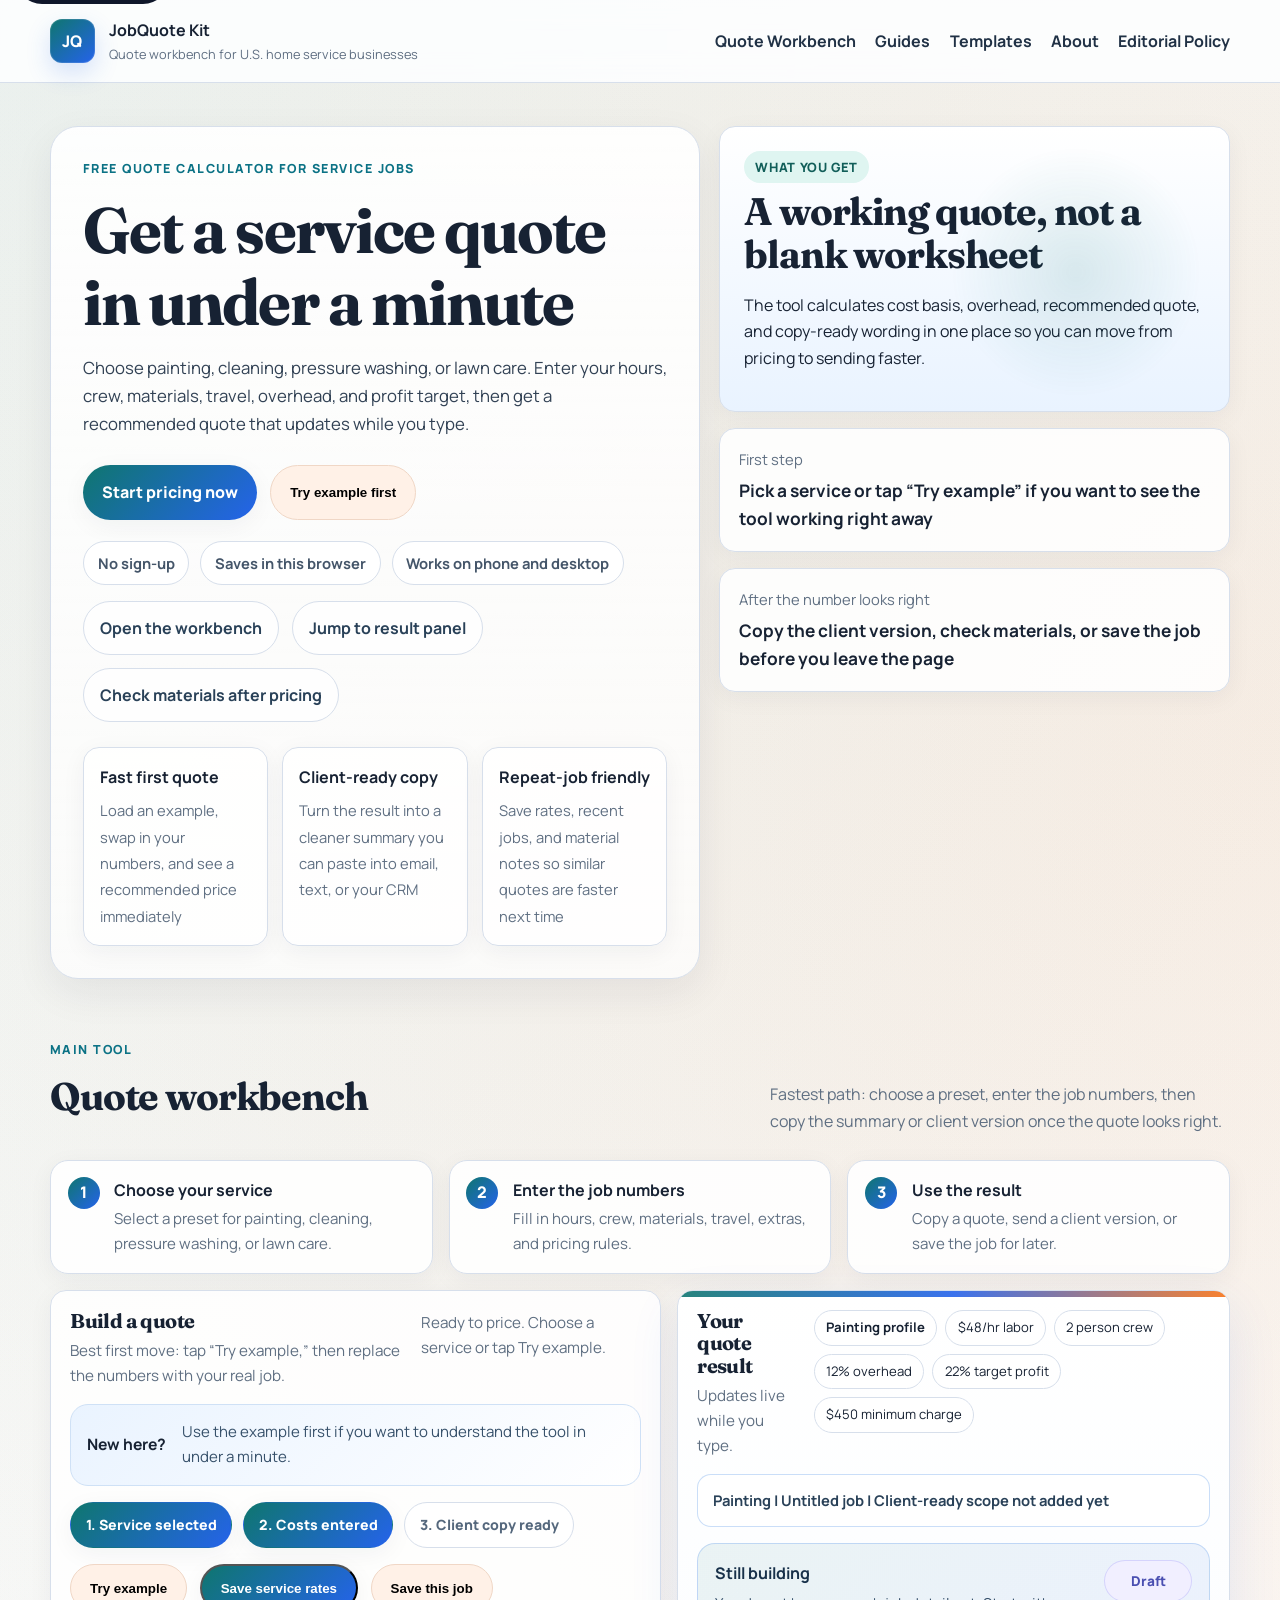
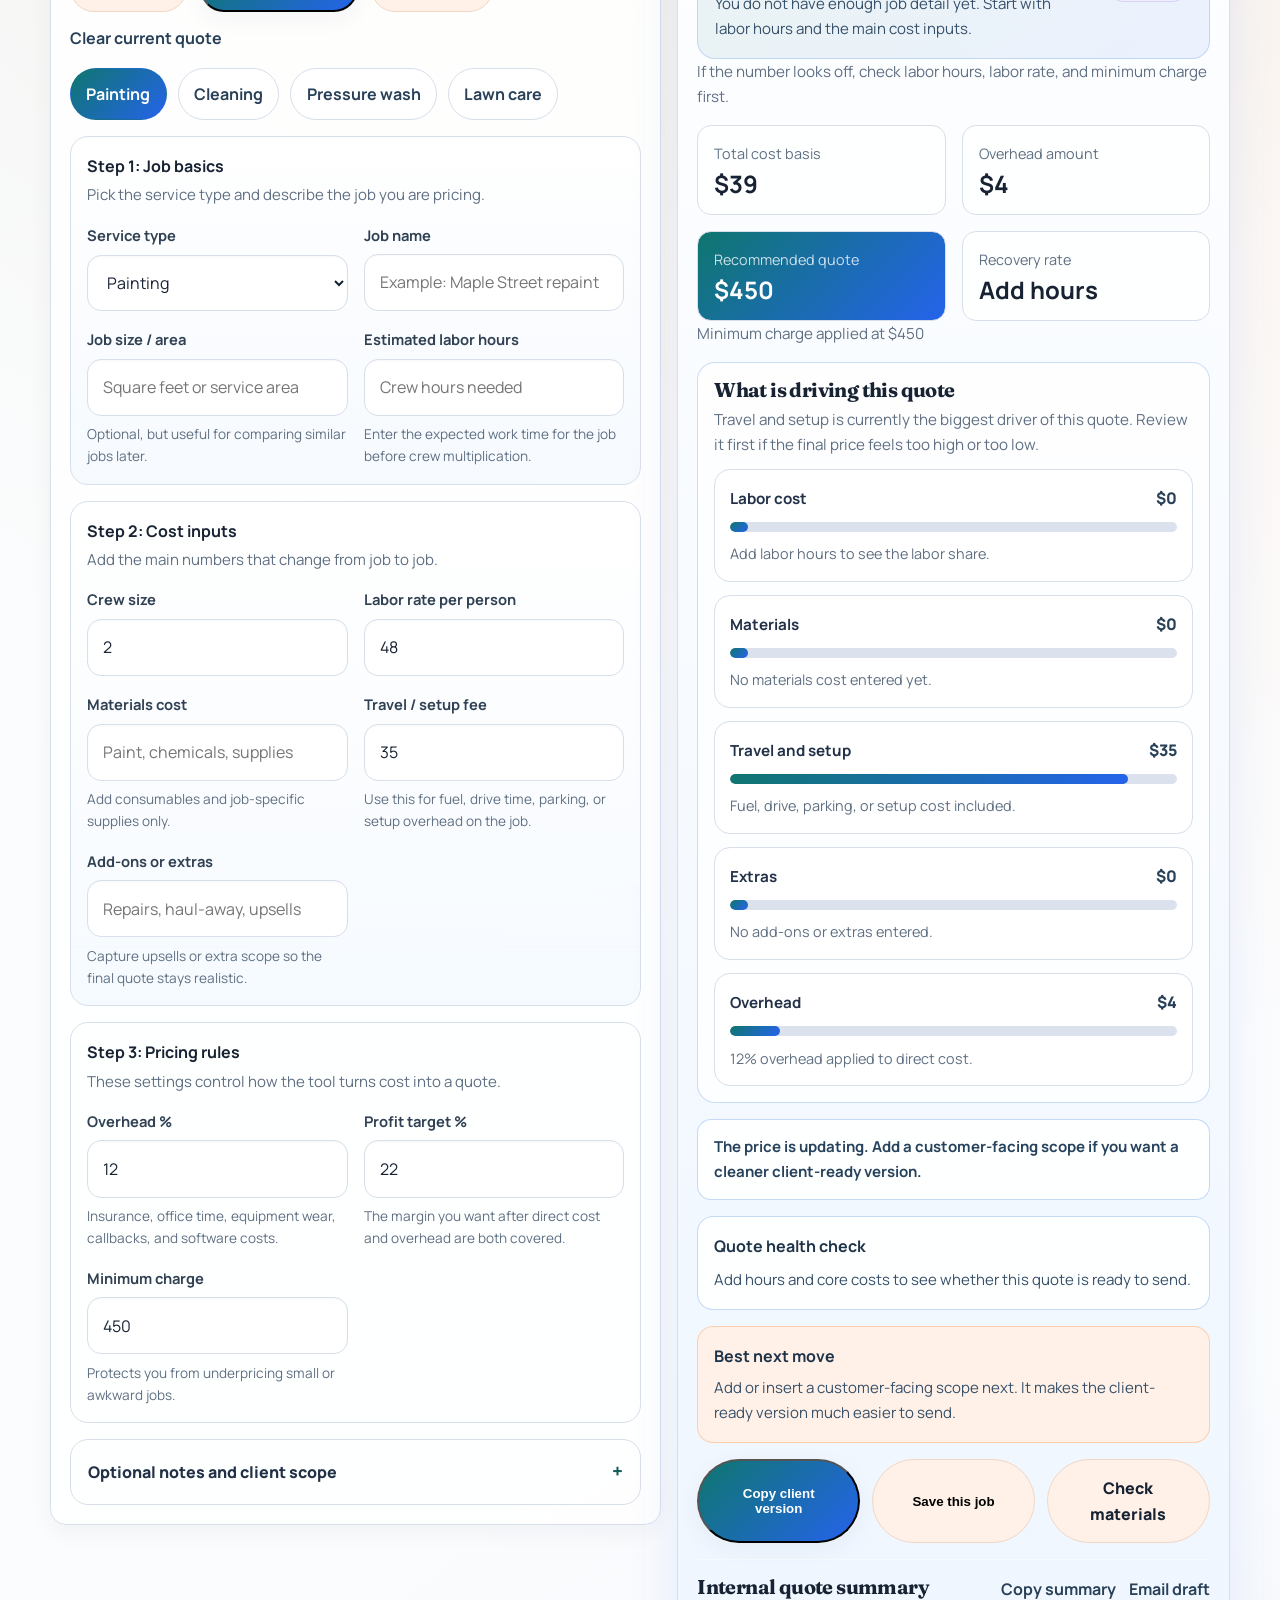
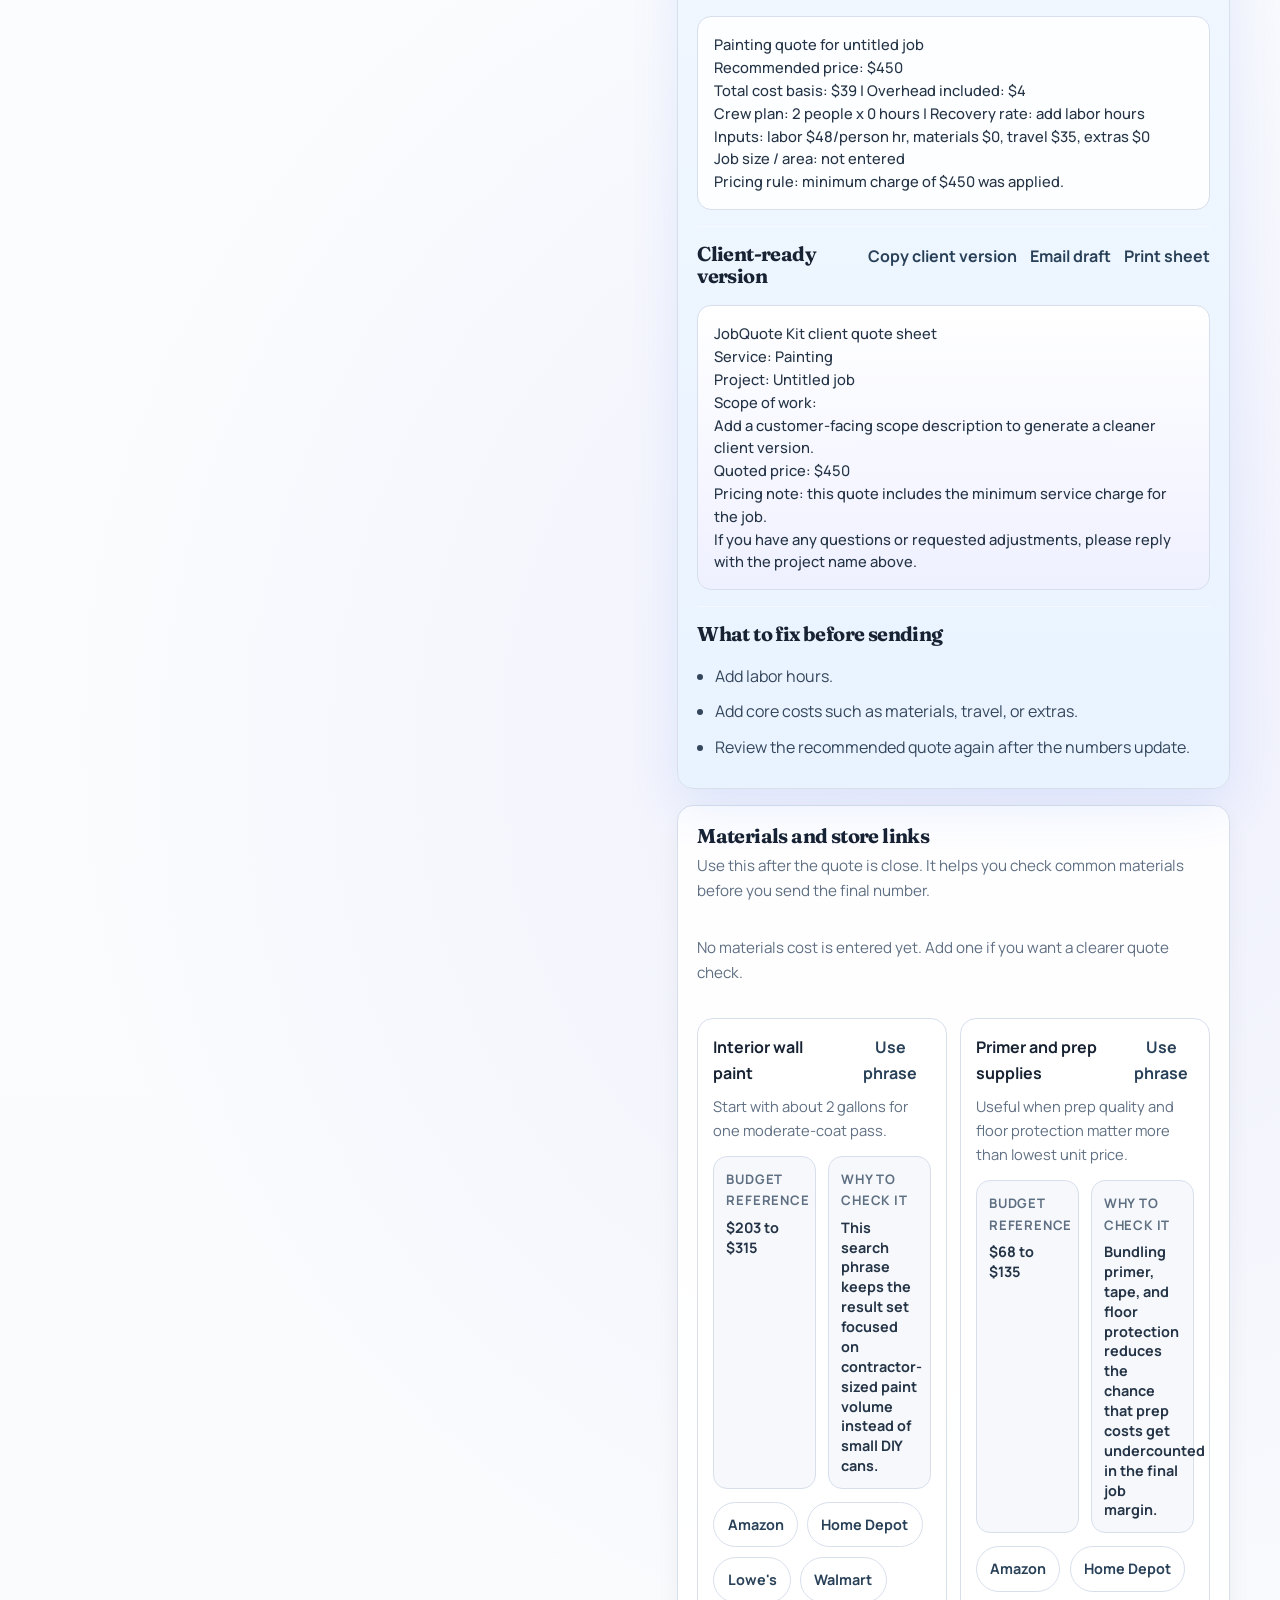
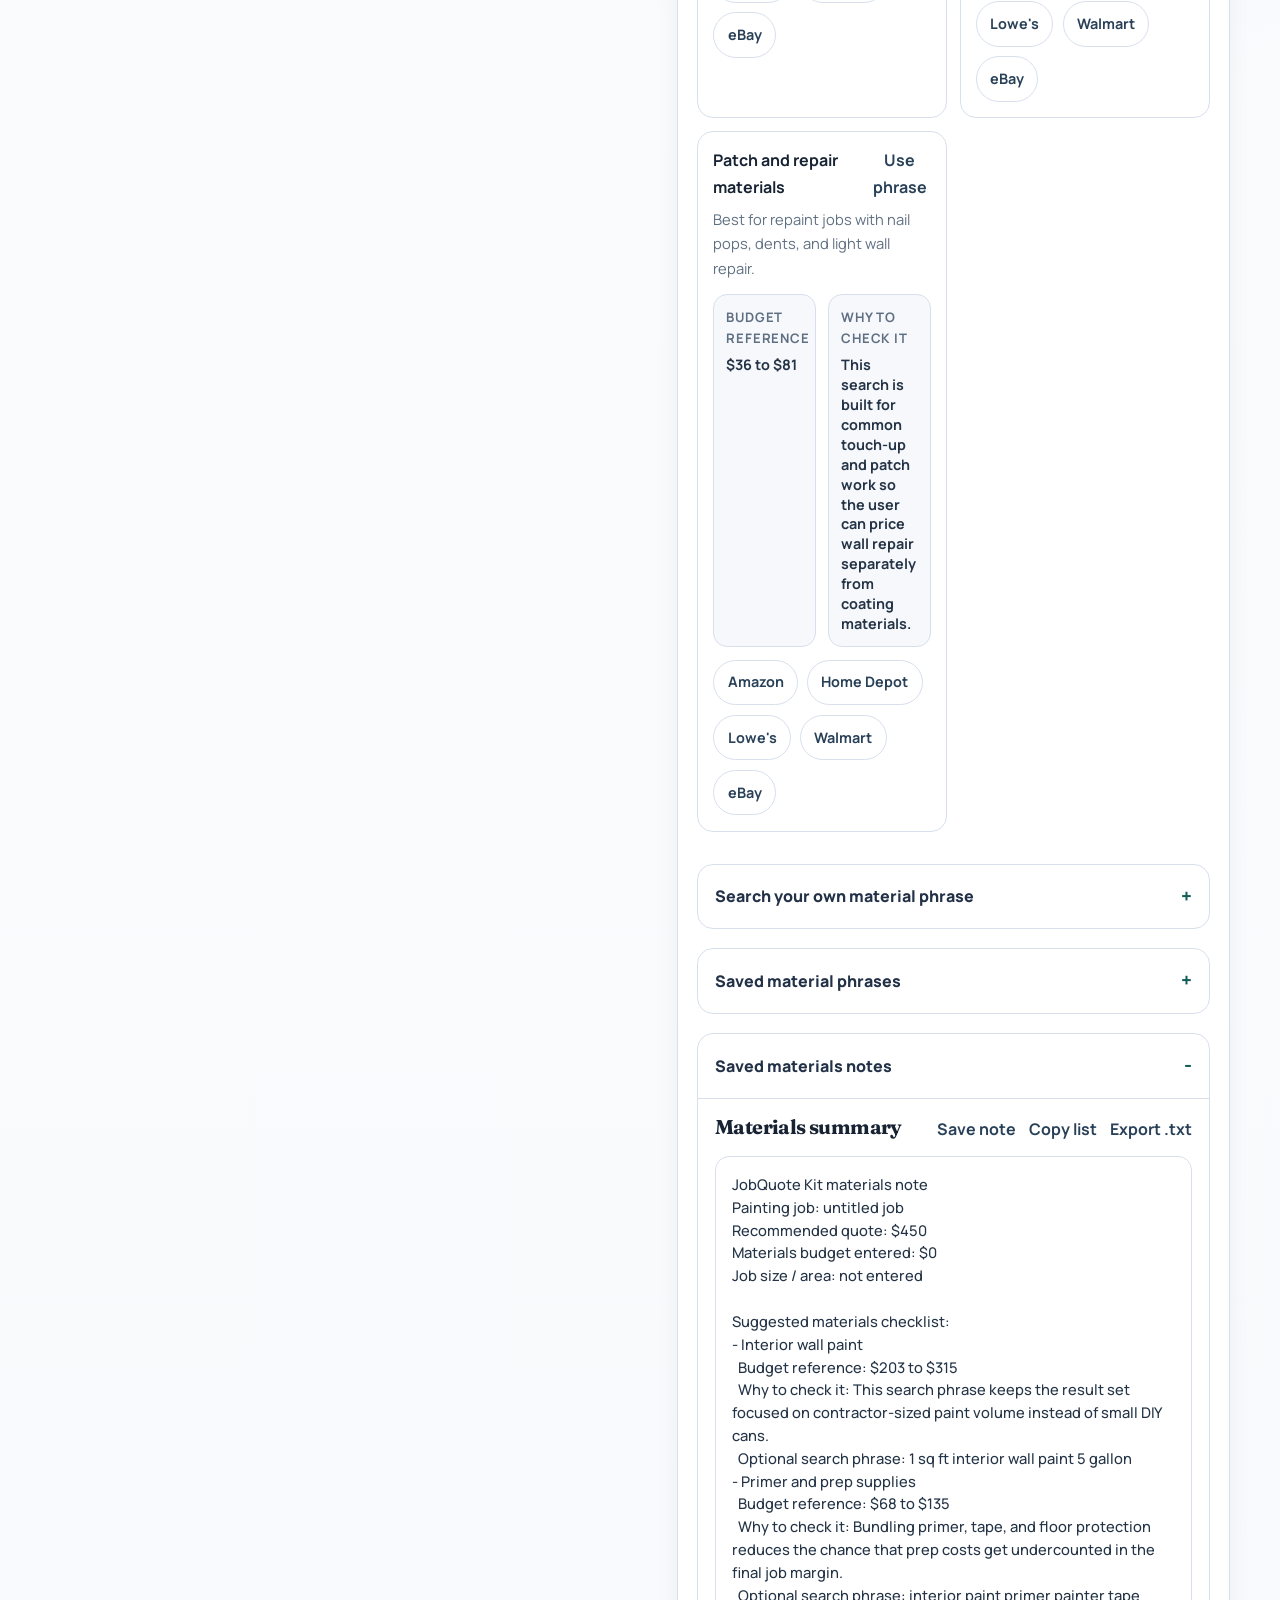
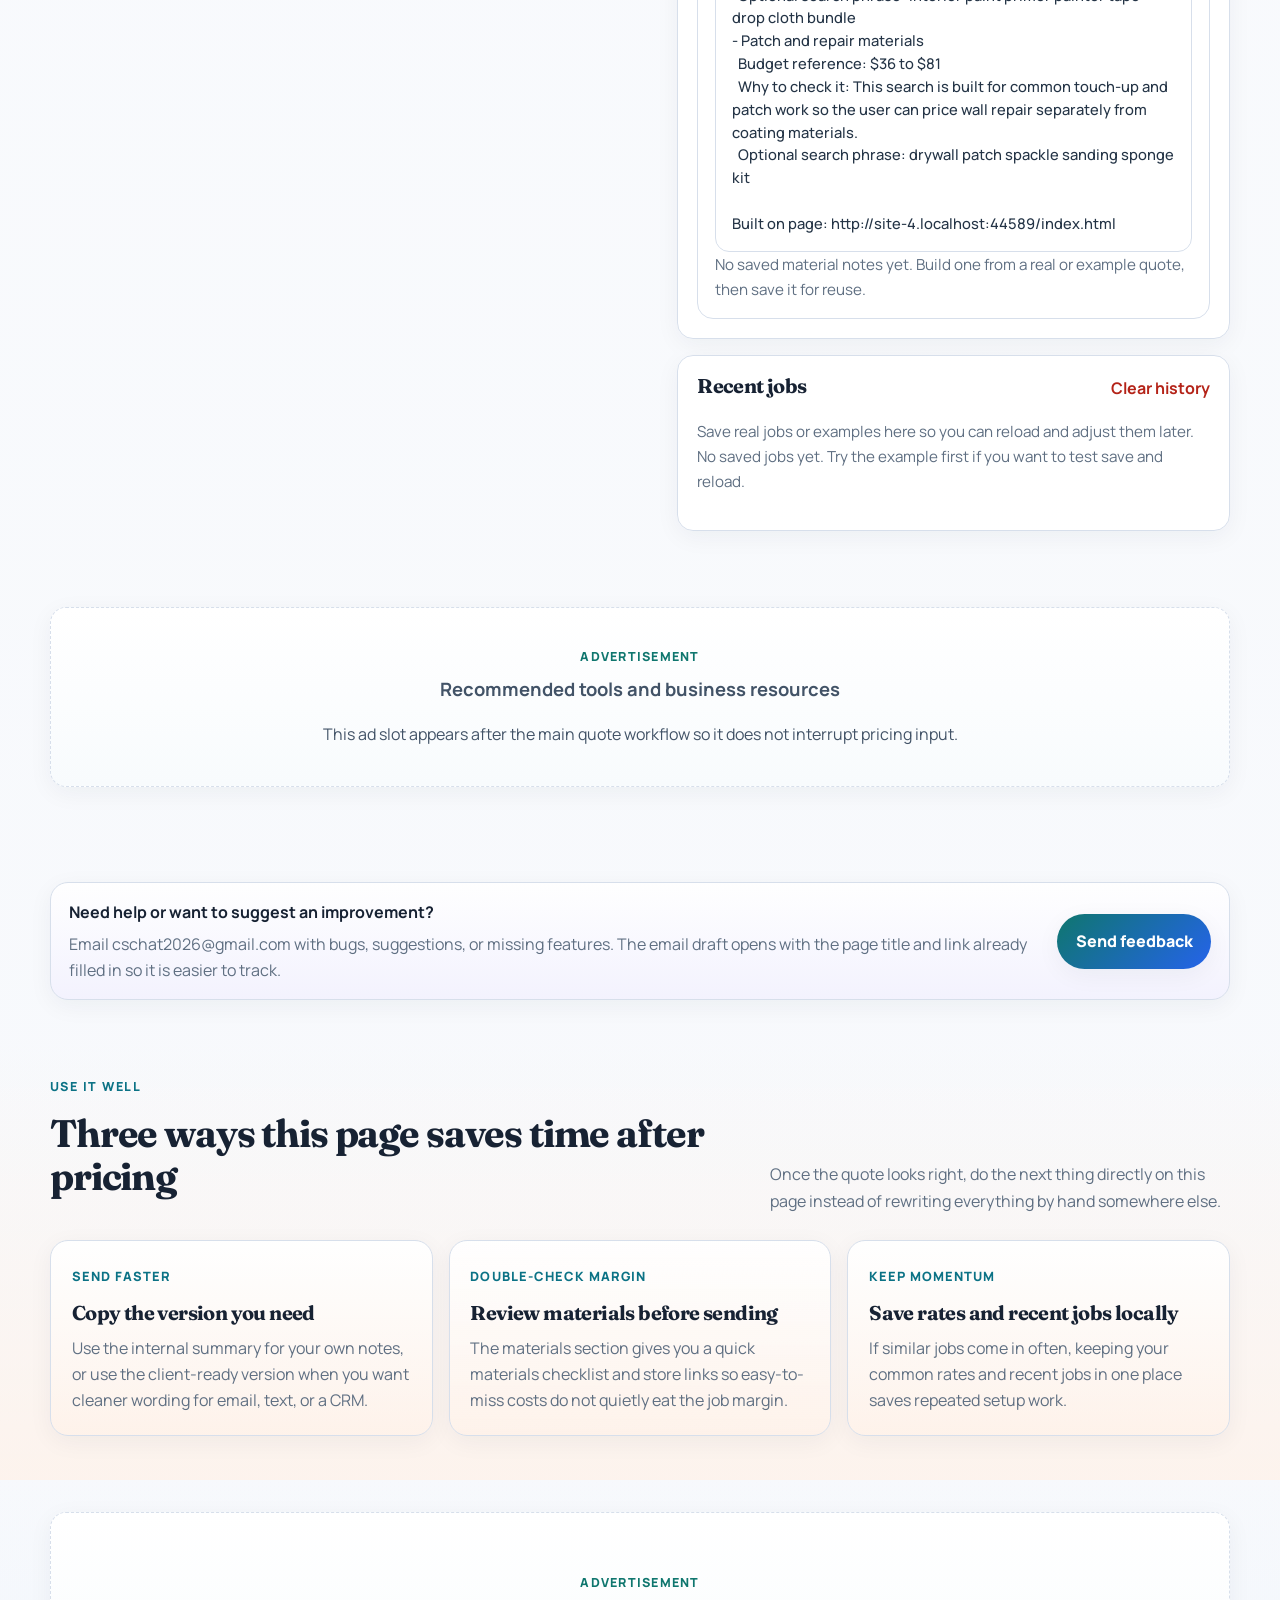
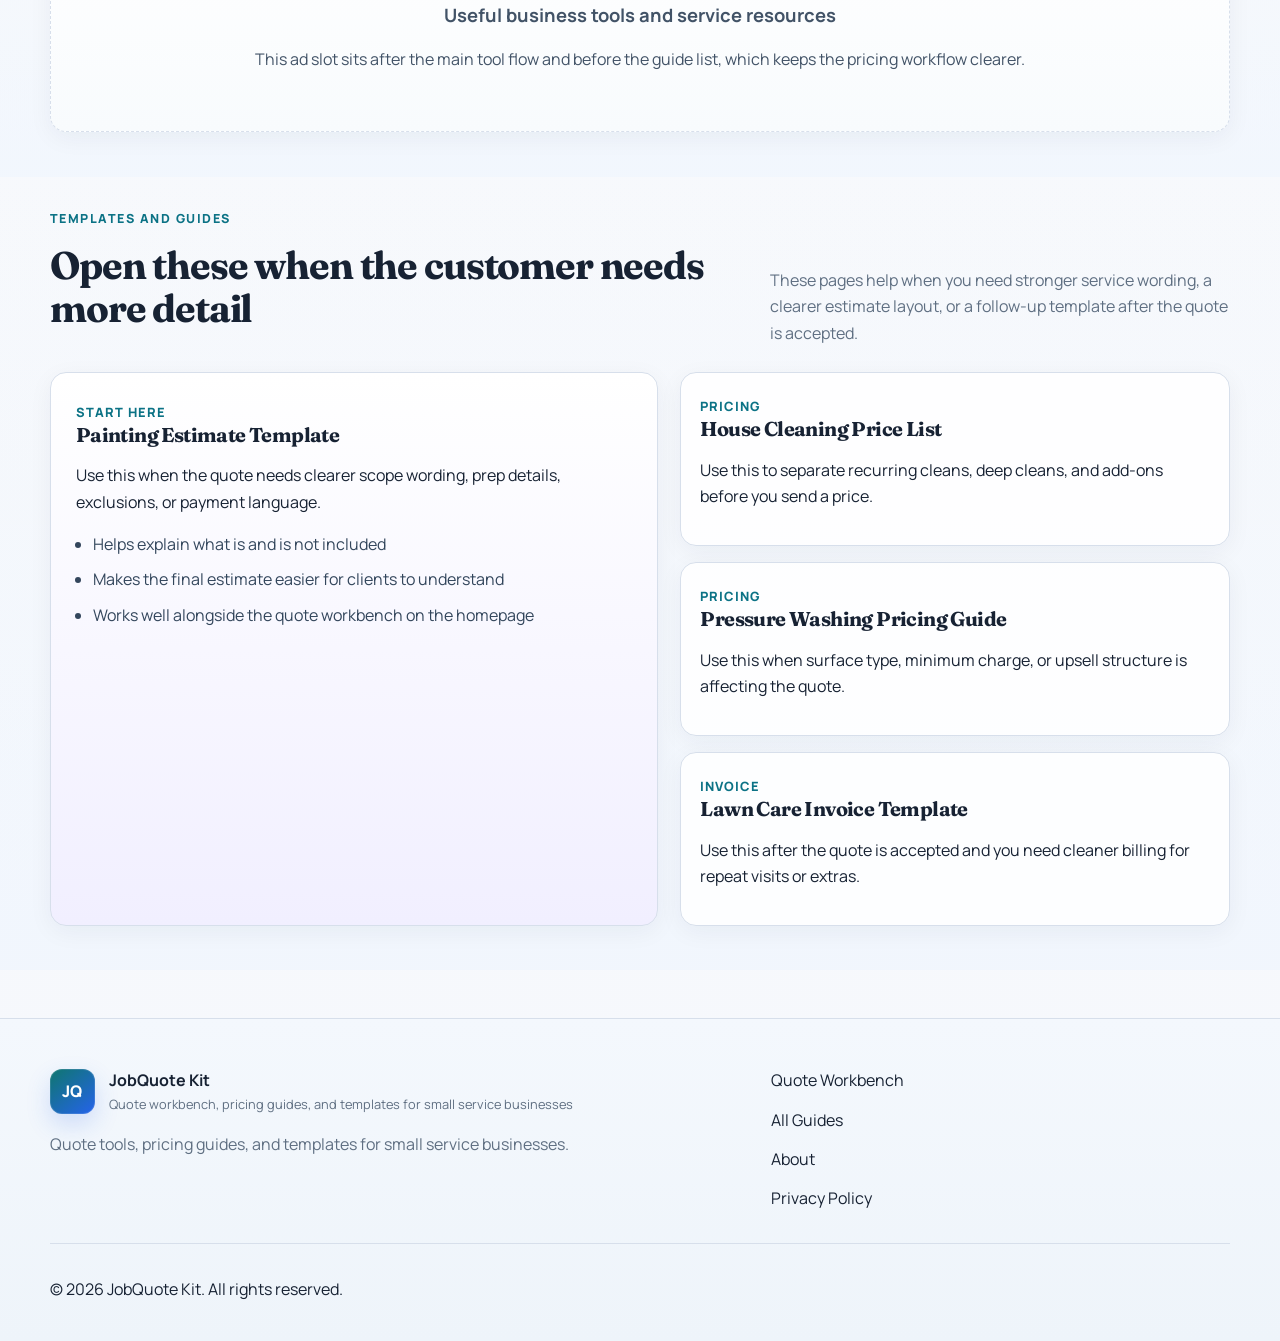
==== commit 65126797: "更新優化 更新優化" ====
--- a/index.html
+++ b/index.html
@@ -6,7 +6,7 @@
     <title>JobQuote Kit | Quote Workbench, Pricing Guides, and Templates</title>
     <meta
       name="description"
-      content="A reusable quote workbench for U.S. home service businesses, plus pricing guides, estimate templates, invoice examples, and printable resources."
+      content="Free job quote calculator for painting, cleaning, pressure washing, and lawn care. Price a service job, copy a customer-ready quote, and save common rates in your browser."
     />
     <meta
       name="keywords"
@@ -19,8 +19,6 @@
     <meta name="bingbot" content="index,follow,max-image-preview:large,max-snippet:-1,max-video-preview:-1" />
     <meta name="referrer" content="strict-origin-when-cross-origin" />
     <meta name="theme-color" content="#0f172a" />
-    <meta name="google-site-verification" content="replace-with-google-search-console-token" />
-    <meta name="msvalidate.01" content="replace-with-bing-webmaster-tools-token" />
     <meta name="p:domain_verify" content="a687031b94cb899b0a0dfb0c00c4c600" />
     <link rel="canonical" href="https://jobkit20.top/" />
     <link rel="icon" href="./assets/favicon.svg" type="image/svg+xml" />
@@ -39,7 +37,7 @@
     <meta property="og:title" content="JobQuote Kit" />
     <meta
       property="og:description"
-      content="A repeat-use quote workbench for painters, cleaners, pressure washing companies, and lawn care operators."
+      content="Free job quote calculator for painters, cleaners, pressure washing companies, and lawn care operators."
     />
     <meta property="og:type" content="website" />
     <meta property="og:url" content="https://jobkit20.top/" />
@@ -49,7 +47,7 @@
     <meta name="twitter:title" content="JobQuote Kit" />
     <meta
       name="twitter:description"
-      content="A repeat-use quote workbench for painters, cleaners, pressure washing companies, and lawn care operators."
+      content="Free job quote calculator for painters, cleaners, pressure washing companies, and lawn care operators."
     />
     <script type="application/ld+json">
       {
@@ -57,7 +55,7 @@
         "@type": "WebSite",
         "name": "JobQuote Kit",
         "url": "https://jobkit20.top/",
-        "description": "A reusable quote workbench for U.S. home service businesses, plus pricing guides, estimate templates, invoice examples, and printable resources.",
+        "description": "Free job quote calculator for painting, cleaning, pressure washing, and lawn care. Price a service job, copy a customer-ready quote, and save common rates in your browser.",
         "publisher": {
           "@type": "Organization",
           "name": "JobQuote Kit",
@@ -96,50 +94,59 @@
           <div class="container">
             <div class="tool-hero-grid">
               <div class="tool-hero-copy">
-                <p class="eyebrow">Start with a real job or load an example</p>
-                <h1>Build a quote faster and keep your pricing organized</h1>
+                <p class="eyebrow">Free quote calculator for service jobs</p>
+                <h1>Get a service quote in under a minute</h1>
                 <p class="hero-copy">
-                  Use the quote workbench to calculate job pricing, save your default rates in this browser, and reuse
-                  previous quotes when a similar job comes in again. It works well for painting, house cleaning,
-                  pressure washing, and lawn care.
+                  Choose painting, cleaning, pressure washing, or lawn care. Enter your hours, crew, materials,
+                  travel, overhead, and profit target, then get a recommended quote that updates while you type.
                 </p>
                 <div class="hero-actions">
-                  <a class="button button-primary" href="#quote-workbench">Open the quote workbench</a>
-                  <a class="button button-secondary" href="./guides/index.html">Browse supporting guides</a>
+                  <a class="button button-primary" href="#quote-workbench">Start pricing now</a>
+                  <button type="button" class="button button-secondary" data-load-example-trigger>Try example first</button>
+                </div>
+                <div class="hero-proof-row" aria-label="Quick benefits">
+                  <span class="update-chip">No sign-up</span>
+                  <span class="update-chip">Saves in this browser</span>
+                  <span class="update-chip">Works on phone and desktop</span>
+                </div>
+                <div class="quick-access-strip" aria-label="Popular starting points">
+                  <a href="#quote-workbench">Open the workbench</a>
+                  <a href="#quote-result">Jump to result panel</a>
+                  <a href="#materials-section">Check materials after pricing</a>
                 </div>
                 <div class="mini-stat-grid">
                   <article class="mini-stat">
-                    <strong>Save service defaults</strong>
-                    <span>Keep labor rate, travel fee, overhead, and minimum charge in this browser</span>
+                    <strong>Fast first quote</strong>
+                    <span>Load an example, swap in your numbers, and see a recommended price immediately</span>
                   </article>
                   <article class="mini-stat">
-                    <strong>Store recent quotes</strong>
-                    <span>Come back later and continue from saved job pricing history</span>
+                    <strong>Client-ready copy</strong>
+                    <span>Turn the result into a cleaner summary you can paste into email, text, or your CRM</span>
                   </article>
                   <article class="mini-stat">
-                    <strong>Compare supply searches</strong>
-                    <span>Turn the quote into practical buying searches across major stores</span>
+                    <strong>Repeat-job friendly</strong>
+                    <span>Save rates, recent jobs, and material notes so similar quotes are faster next time</span>
                   </article>
                 </div>
               </div>
 
               <aside class="hero-showcase tool-preview-card">
                 <article class="showcase-primary">
-                  <span class="showcase-label">What you can do here</span>
-                  <h2>Quote, save, and send faster</h2>
+                  <span class="showcase-label">What you get</span>
+                  <h2>A working quote, not a blank worksheet</h2>
                   <p>
-                    Set your default pricing once, adjust the numbers for each job, and generate a cleaner quote
-                    summary or client-ready version without starting from scratch each time.
+                    The tool calculates cost basis, overhead, recommended quote, and copy-ready wording in one place
+                    so you can move from pricing to sending faster.
                   </p>
                 </article>
                 <div class="showcase-stack">
                   <article class="showcase-secondary">
-                    <span>Useful first step</span>
-                    <strong>Load the example, then replace the numbers with your own job details</strong>
+                    <span>First step</span>
+                    <strong>Pick a service or tap “Try example” if you want to see the tool working right away</strong>
                   </article>
                   <article class="showcase-secondary">
-                    <span>Useful later</span>
-                    <strong>Save quotes and procurement bundles so similar jobs take less time next time</strong>
+                    <span>After the number looks right</span>
+                    <strong>Copy the client version, check materials, or save the job before you leave the page</strong>
                   </article>
                 </div>
               </aside>
@@ -155,31 +162,31 @@
                 <h2>Quote workbench</h2>
               </div>
               <p>
-                Use this section when you need a quick price check, a cleaner draft for a customer, or a simple way to
-                keep your common pricing inputs in one place.
+                Fastest path: choose a preset, enter the job numbers, then copy the summary or client version once the
+                quote looks right.
               </p>
             </div>
 
-            <div class="tool-onboarding">
+            <div class="tool-onboarding" id="quick-start-steps">
               <article class="tool-step">
                 <span class="tool-step-number">1</span>
                 <div>
                   <strong>Choose your service</strong>
-                  <p>Start by selecting painting, cleaning, pressure washing, or lawn care.</p>
+                  <p>Select a preset for painting, cleaning, pressure washing, or lawn care.</p>
                 </div>
               </article>
               <article class="tool-step">
                 <span class="tool-step-number">2</span>
                 <div>
-                  <strong>Enter job costs</strong>
-                  <p>Fill in hours, materials, travel, add-ons, and your pricing targets.</p>
+                  <strong>Enter the job numbers</strong>
+                  <p>Fill in hours, crew, materials, travel, extras, and pricing rules.</p>
                 </div>
               </article>
               <article class="tool-step">
                 <span class="tool-step-number">3</span>
                 <div>
-                  <strong>Save and reuse</strong>
-                  <p>Save your defaults once, then save quotes so you can come back and load them later.</p>
+                  <strong>Use the result</strong>
+                  <p>Copy a quote, send a client version, or save the job for later.</p>
                 </div>
               </article>
             </div>
@@ -190,33 +197,44 @@
                   <div>
                     <h3>Build a quote</h3>
                     <p class="tool-intro">
-                      Best first step: choose a service, tap “Load example,” then edit the numbers to match your real job.
+                      Best first move: tap “Try example,” then replace the numbers with your real job.
                     </p>
                   </div>
                   <p id="tool-status" class="tool-status">
-                    Quote workspace ready. Your saved rate defaults and quote history stay in this browser.
+                    Ready to price. Start with a preset or try the example.
                   </p>
                 </div>
 
+                <section class="first-pass-guide" aria-label="Quick start">
+                  <strong>New here?</strong>
+                  <p>Use the example first if you want to understand the tool in under a minute.</p>
+                </section>
+
+                <div class="workbench-progress" aria-label="Quote progress">
+                  <span class="progress-chip active" data-progress-step="service">1. Service selected</span>
+                  <span class="progress-chip" data-progress-step="costs">2. Costs entered</span>
+                  <span class="progress-chip" data-progress-step="client">3. Client copy ready</span>
+                </div>
+
                 <div class="tool-quick-actions">
-                  <button id="load-example" type="button" class="button button-secondary">Load example</button>
-                  <button id="save-profile" type="button" class="button button-primary">Save service defaults</button>
-                  <button id="save-quote" type="button" class="button button-secondary">Save this quote</button>
+                  <button id="load-example" type="button" class="button button-secondary">Try example</button>
+                  <button id="save-profile" type="button" class="button button-primary">Save service rates</button>
+                  <button id="save-quote" type="button" class="button button-secondary">Save this job</button>
                   <button id="reset-workbench" type="button" class="tool-link-button">Clear current quote</button>
                 </div>
 
                 <div class="service-shortcuts" aria-label="Popular service presets">
                   <button type="button" class="service-shortcut active" data-service-shortcut="painting">
-                    Painting preset
+                    Painting
                   </button>
                   <button type="button" class="service-shortcut" data-service-shortcut="cleaning">
-                    Cleaning preset
+                    Cleaning
                   </button>
                   <button type="button" class="service-shortcut" data-service-shortcut="pressure">
-                    Pressure wash preset
+                    Pressure wash
                   </button>
                   <button type="button" class="service-shortcut" data-service-shortcut="lawn">
-                    Lawn care preset
+                    Lawn care
                   </button>
                 </div>
 
@@ -308,34 +326,58 @@
                   </div>
                 </section>
 
-                <section class="tool-group tool-group-secondary">
-                  <div class="tool-group-header">
-                    <strong>Optional notes</strong>
-                    <p>Use one field for customer-facing scope and one field for internal reminders.</p>
-                  </div>
-                  <label class="tool-field">
-                    <span>Customer-facing scope</span>
-                    <textarea
-                      id="customer-scope"
-                      rows="4"
-                      placeholder="Example: Repaint living room, hallway, and trim. Protect floors and furniture. Minor patching included."
-                    ></textarea>
-                  </label>
-                  <label class="tool-field">
-                    <span>Internal notes</span>
-                    <textarea id="quote-notes" rows="4" placeholder="Optional notes for access, risk, or special requests"></textarea>
-                  </label>
-                </section>
+                <details class="tool-group tool-group-secondary tool-group-optional">
+                  <summary>Optional notes and client scope</summary>
+                  <div class="tool-group-optional-content">
+                    <p class="tool-note">
+                      Add these when you want a cleaner client-ready version or need to keep internal job reminders.
+                    </p>
+                    <section class="scope-helper" aria-label="Suggested client scope">
+                      <div class="scope-helper-header">
+                        <strong>Suggested client scope</strong>
+                        <button id="use-suggested-scope" type="button" class="tool-link-button">Use suggested scope</button>
+                      </div>
+                      <p id="suggested-scope-preview" class="quote-summary-preview scope-helper-preview">
+                        Add job inputs to generate a suggested customer-facing scope you can edit.
+                      </p>
+                    </section>
+                    <label class="tool-field">
+                      <span>Customer-facing scope</span>
+                      <textarea
+                        id="customer-scope"
+                        rows="4"
+                        placeholder="Example: Repaint living room, hallway, and trim. Protect floors and furniture. Minor patching included."
+                      ></textarea>
+                    </label>
+                    <label class="tool-field">
+                      <span>Internal notes</span>
+                      <textarea id="quote-notes" rows="4" placeholder="Optional notes for access, risk, or special requests"></textarea>
+                    </label>
+                  </div>
+                </details>
               </form>
 
               <div class="workbench-sidebar">
-                <section class="tool-card result-card result-card-wide device-priority-card">
+                <section id="quote-result" class="tool-card result-card result-card-wide device-priority-card">
                   <div class="tool-card-header">
-                    <h3>Recommended quote</h3>
+                    <div>
+                      <h3>Your quote result</h3>
+                      <p class="tool-note">Updates live while you type.</p>
+                    </div>
                     <div id="profile-summary" class="profile-summary"></div>
                   </div>
+                  <div id="quote-context-bar" class="quote-context-bar">
+                    Pricing a new job. Add a job name or load the example to see the quote context here.
+                  </div>
+                  <div class="result-banner">
+                    <div class="result-banner-copy">
+                      <strong id="quote-send-readiness">Still building</strong>
+                      <p id="quote-send-helper">Fill in the core job numbers first so this quote becomes usable.</p>
+                    </div>
+                    <span id="quote-send-badge" class="result-banner-badge" data-readiness="draft">Draft</span>
+                  </div>
                   <p class="tool-note result-intro">
-                    This area updates automatically while you type. If it looks off, check labor hours, labor rate, and minimum charge first.
+                    If the number looks off, check labor hours, labor rate, and minimum charge first.
                   </p>
                   <div class="result-metric-grid">
                     <article class="result-metric">
@@ -358,21 +400,57 @@
                   <p id="minimum-flag" class="tool-note">
                     Quote based on your cost, overhead, and profit inputs
                   </p>
+                  <section class="quote-breakdown-panel" aria-label="Quote breakdown">
+                    <div class="tool-card-header compact">
+                      <div>
+                        <h3>What is driving this quote</h3>
+                        <p id="quote-breakdown-note" class="tool-note">
+                          Add hours and costs to see which parts of the job are pushing the price most.
+                        </p>
+                      </div>
+                    </div>
+                    <div id="quote-breakdown-grid" class="quote-breakdown-grid">
+                      <article class="quote-breakdown-item">
+                        <div class="quote-breakdown-head">
+                          <strong>Waiting for quote inputs</strong>
+                          <span>$0</span>
+                        </div>
+                        <div class="quote-breakdown-bar"><span style="width: 0%"></span></div>
+                        <p>Add labor hours, materials, travel, or extras to populate the breakdown.</p>
+                      </article>
+                    </div>
+                  </section>
+                  <div id="result-guidance" class="result-guidance">
+                    Add labor hours and core costs first, then copy the quote once the number looks right.
+                  </div>
+                  <div id="quote-health" class="quote-health" data-health="neutral">
+                    <strong>Quote health check</strong>
+                    <p>Add hours and core costs to see whether this quote is ready to send.</p>
+                  </div>
+                  <div id="quote-next-action" class="quote-next-action" data-tone="neutral">
+                    <strong id="quote-next-action-title">Best next move</strong>
+                    <p id="quote-next-action-copy">Add labor hours and core costs first so this quote becomes usable.</p>
+                  </div>
+                  <div class="result-action-strip" aria-label="Result actions">
+                    <button id="copy-client-sheet-primary" type="button" class="button button-primary">Copy client version</button>
+                    <button id="save-quote-result" type="button" class="button button-secondary">Save this job</button>
+                    <a class="button button-secondary" href="#materials-section">Check materials</a>
+                  </div>
                   <div class="quote-summary-box">
                     <div class="tool-card-header compact">
-                      <h3>Quote summary</h3>
+                      <h3>Internal quote summary</h3>
                       <div class="tool-inline-actions">
                         <button id="copy-summary" type="button" class="tool-link-button">Copy summary</button>
                         <button id="email-summary" type="button" class="tool-link-button">Email draft</button>
                       </div>
                     </div>
                     <p class="quote-summary-preview" id="quote-summary">
-                      Choose a service or load the example to build a customer-ready summary.
+                      Choose a service or try the example to build a ready-to-copy quote summary.
                     </p>
                   </div>
                   <div class="quote-summary-box client-sheet-box">
                     <div class="tool-card-header compact">
-                      <h3>Client quote sheet</h3>
+                      <h3>Client-ready version</h3>
                       <div class="tool-inline-actions">
                         <button id="copy-client-sheet" type="button" class="tool-link-button">Copy client version</button>
                         <button id="email-client-sheet" type="button" class="tool-link-button">Email draft</button>
@@ -383,15 +461,23 @@
                       Add a customer-facing scope so the tool can generate a cleaner quote sheet for clients.
                     </p>
                   </div>
+                  <div class="quote-summary-box what-to-fix-box">
+                    <div class="tool-card-header compact">
+                      <h3>What to fix before sending</h3>
+                    </div>
+                    <ul id="quote-fix-list" class="fix-list">
+                      <li>Add labor hours and core costs to get a usable quote.</li>
+                    </ul>
+                  </div>
                 </section>
 
-                <section class="tool-card supply-helper-card device-secondary-card">
+                <section id="materials-section" class="tool-card supply-helper-card device-secondary-card">
                   <div class="tool-card-header">
                     <div>
-                      <h3>Supply compare helper</h3>
+                      <h3>Materials and store links</h3>
                       <p class="tool-note">
-                        Turn the quote into a practical shopping list, then compare common supplier searches without
-                        leaving the workflow.
+                        Use this after the quote is close. It helps you check common materials before you send the
+                        final number.
                       </p>
                     </div>
                   </div>
@@ -400,74 +486,69 @@
                     job budget.
                   </p>
                   <div id="supply-list" class="supply-list"></div>
-                  <div class="procurement-search-box">
-                    <label class="tool-field">
-                      <span>Search any item across major stores</span>
-                      <input
-                        id="supply-search-input"
-                        type="text"
-                        placeholder="Example: 5 gallon interior paint or pressure washer degreaser"
-                      />
-                      <small>Saved compare searches stay in this browser, just like your quote defaults and quote history.</small>
-                    </label>
-                    <div class="tool-inline-actions supply-inline-actions">
-                      <button id="save-supply-search" type="button" class="button button-secondary">Save compare search</button>
-                    </div>
-                    <p id="supply-search-status" class="tool-note">
-                      Use a real buying phrase so the store result pages are more relevant.
-                    </p>
-                  </div>
-                  <div class="recent-search-panel">
-                    <div class="tool-card-header compact">
-                      <h3>Recent compare searches</h3>
-                    </div>
-                    <p id="recent-supply-empty" class="tool-note">
-                      No saved supply searches yet. Try saving a material you price often.
-                    </p>
-                    <div id="recent-supply-searches" class="recent-supply-searches"></div>
-                  </div>
-                  <div class="quote-summary-box procurement-summary-box">
-                    <div class="tool-card-header compact">
-                      <h3>Procurement summary</h3>
-                      <div class="tool-inline-actions">
-                        <button id="save-procurement" type="button" class="tool-link-button">Save bundle</button>
-                        <button id="copy-procurement" type="button" class="tool-link-button">Copy list</button>
-                        <button id="download-procurement" type="button" class="tool-link-button">Export .txt</button>
+                  <details class="secondary-tool-group">
+                    <summary>Search your own material phrase</summary>
+                    <div class="secondary-tool-content procurement-search-box">
+                      <label class="tool-field">
+                        <span>Search a material phrase</span>
+                        <input
+                          id="supply-search-input"
+                          type="text"
+                          placeholder="Example: 5 gallon interior paint or pressure washer degreaser"
+                        />
+                        <small>Useful when you buy the same supplies often and want to save the phrase.</small>
+                      </label>
+                      <div class="tool-inline-actions supply-inline-actions">
+                        <button id="save-supply-search" type="button" class="button button-secondary">Save phrase</button>
                       </div>
-                    </div>
-                    <p class="quote-summary-preview" id="procurement-summary">
-                      Add job inputs and materials so the tool can build a purchasing summary for this quote.
-                    </p>
-                  </div>
-                  <div class="recent-search-panel">
-                    <div class="tool-card-header compact">
-                      <h3>Saved procurement bundles</h3>
-                    </div>
-                    <p id="saved-procurement-empty" class="tool-note">
-                      No saved procurement bundles yet. Build one from a real or example quote, then save it for reuse.
-                    </p>
-                    <div id="saved-procurement-list" class="recent-supply-searches"></div>
-                  </div>
+                      <p id="supply-search-status" class="tool-note">
+                        Use a specific phrase if you want to check supplier pricing separately.
+                      </p>
+                    </div>
+                  </details>
+                  <details class="secondary-tool-group">
+                    <summary>Saved material phrases</summary>
+                    <div class="secondary-tool-content recent-search-panel">
+                      <p id="recent-supply-empty" class="tool-note">
+                        No saved material phrases yet. Try saving a supply item you price often.
+                      </p>
+                      <div id="recent-supply-searches" class="recent-supply-searches"></div>
+                    </div>
+                  </details>
+                  <details class="secondary-tool-group" open>
+                    <summary>Saved materials notes</summary>
+                    <div class="secondary-tool-content">
+                      <div class="quote-summary-box procurement-summary-box">
+                        <div class="tool-card-header compact">
+                          <h3>Materials summary</h3>
+                          <div class="tool-inline-actions">
+                            <button id="save-procurement" type="button" class="tool-link-button">Save note</button>
+                            <button id="copy-procurement" type="button" class="tool-link-button">Copy list</button>
+                            <button id="download-procurement" type="button" class="tool-link-button">Export .txt</button>
+                          </div>
+                        </div>
+                        <p class="quote-summary-preview" id="procurement-summary">
+                          Add job inputs and materials so the tool can summarize what to check before you send the quote.
+                        </p>
+                      </div>
+                      <div class="recent-search-panel">
+                        <p id="saved-procurement-empty" class="tool-note">
+                          No saved material notes yet. Build one from a real or example quote, then save it for reuse.
+                        </p>
+                        <div id="saved-procurement-list" class="recent-supply-searches"></div>
+                      </div>
+                    </div>
+                  </details>
                 </section>
 
                 <section class="tool-card saved-quotes-card device-secondary-card">
                   <div class="tool-card-header">
-                    <h3>Saved quotes</h3>
+                    <h3>Recent jobs</h3>
                     <button id="clear-history" type="button" class="tool-link-button danger">Clear history</button>
                   </div>
-                  <p id="saved-quote-empty" class="tool-note">No saved quotes yet. A good first test is to tap “Load example,” then save it.</p>
+                  <p class="tool-note">Save real jobs or examples here so you can reload and adjust them later.</p>
+                  <p id="saved-quote-empty" class="tool-note">No saved jobs yet. Try the example first if you want to test save and reload.</p>
                   <div id="saved-quote-list" class="saved-quote-list"></div>
-                </section>
-
-                <section class="tool-card retention-card desktop-support-card">
-                  <div class="tool-card-header">
-                    <h3>Helpful ways to use this page</h3>
-                  </div>
-                  <ul class="tool-benefits">
-                    <li>Use service presets when you want a faster starting point for a common job type.</li>
-                    <li>Save service defaults after you confirm your normal rates, fees, and minimum charge.</li>
-                    <li>Send the quote summary or client sheet when you need a quick draft for email or text.</li>
-                  </ul>
                 </section>
               </div>
             </div>
@@ -488,10 +569,10 @@
           <div class="container">
             <div class="contact-band">
               <div class="contact-copy">
-                <strong>Need a feature added or spot something unclear?</strong>
+                <strong>Need help or want to suggest an improvement?</strong>
                 <p>
-                  Email cschat2026@gmail.com with suggestions, bugs, or tool ideas. The email draft will already
-                  include this page title and link so you can explain the request more quickly.
+                  Email cschat2026@gmail.com with bugs, suggestions, or missing features. The email draft opens with
+                  the page title and link already filled in so it is easier to track.
                 </p>
               </div>
               <a
@@ -503,44 +584,54 @@
           </div>
         </section>
 
-        <section class="section section-warm">
+        <section class="section section-warm" id="how-to-use">
           <div class="container">
             <div class="section-heading">
               <div>
-                <p class="eyebrow">Next actions</p>
-                <h2>What to do after you build a quote</h2>
+                <p class="eyebrow">Use it well</p>
+                <h2>Three ways this page saves time after pricing</h2>
               </div>
               <p>
-                Use the rest of the homepage to turn a rough price into something more practical, whether that means a
-                client draft, a saved procurement bundle, or a more detailed guide for the job type you are quoting.
+                Once the quote looks right, do the next thing directly on this page instead of rewriting everything by
+                hand somewhere else.
               </p>
             </div>
             <div class="launch-grid">
               <article class="launch-card">
-                <span class="content-tag">Client draft</span>
-                <h3>Turn the result into a customer-ready summary</h3>
+                <span class="content-tag">Send faster</span>
+                <h3>Copy the version you need</h3>
                 <p>
-                  Use the quote summary or client quote sheet when you need wording you can paste into email, text, or
-                  your CRM with less cleanup.
+                  Use the internal summary for your own notes, or use the client-ready version when you want cleaner
+                  wording for email, text, or a CRM.
                 </p>
               </article>
               <article class="launch-card">
-                <span class="content-tag">Purchasing</span>
-                <h3>Check supplies before you lock the job price</h3>
+                <span class="content-tag">Double-check margin</span>
+                <h3>Review materials before sending</h3>
                 <p>
-                  The supply compare helper gives you real buying phrases and saved procurement bundles for materials
-                  you price often.
+                  The materials section gives you a quick materials checklist and store links so easy-to-miss costs do
+                  not quietly eat the job margin.
                 </p>
               </article>
               <article class="launch-card">
-                <span class="content-tag">Reuse</span>
-                <h3>Save the job if you may quote something similar again</h3>
+                <span class="content-tag">Keep momentum</span>
+                <h3>Save rates and recent jobs locally</h3>
                 <p>
-                  Saved quotes and saved defaults stay in this browser, which makes repeat jobs easier to price next
-                  time.
+                  If similar jobs come in often, keeping your common rates and recent jobs in one place saves repeated
+                  setup work.
                 </p>
               </article>
             </div>
+          </div>
+        </section>
+
+        <section class="section section-muted">
+          <div class="container">
+            <section class="ad-slot ad-slot-inline" aria-label="Advertisement" data-ad-slot-key="inline">
+              <span>Advertisement</span>
+              <strong>Useful business tools and service resources</strong>
+              <p>This ad slot sits after the main tool flow and before the guide list, which keeps the pricing workflow clearer.</p>
+            </section>
           </div>
         </section>
 
@@ -548,12 +639,12 @@
           <div class="container">
             <div class="section-heading">
               <div>
-                <p class="eyebrow">Helpful guides</p>
-                <h2>Open a guide when you need more detail for a specific job type</h2>
+                <p class="eyebrow">Templates and guides</p>
+                <h2>Open these when the customer needs more detail</h2>
               </div>
               <p>
-                These pages are useful when the quote needs more structure, better service wording, or a simple template
-                you can copy and adapt for the current job.
+                These pages help when you need stronger service wording, a clearer estimate layout, or a follow-up
+                template after the quote is accepted.
               </p>
             </div>
             <div class="editorial-grid">
@@ -562,7 +653,7 @@
                   <span class="content-tag">Start here</span>
                   <h3><a href="./guides/painting-estimate-template/index.html">Painting Estimate Template</a></h3>
                   <p>
-                    Use this when the quote needs clearer scope wording, prep details, exclusions, and payment language.
+                    Use this when the quote needs clearer scope wording, prep details, exclusions, or payment language.
                   </p>
                   <ul class="lead-points">
                     <li>Helps explain what is and is not included</li>
@@ -593,40 +684,6 @@
           </div>
         </section>
 
-        <section class="section">
-          <div class="container two-column-band">
-            <div class="trust-panel">
-              <p class="eyebrow">Practical workflow</p>
-              <h2>A simple way to use this page from start to finish</h2>
-              <p>
-                If you are using the site for the first time, keep it simple: start with the example, adjust the real
-                job inputs, copy the result you need, and save the quote only if you expect a similar job later.
-              </p>
-              <div class="trust-list">
-                <article>
-                  <strong>1. Start fast</strong>
-                  <p>Load the example and switch the service type instead of filling every field from zero.</p>
-                </article>
-                <article>
-                  <strong>2. Check the result</strong>
-                  <p>Look at the recommended quote, recovery rate, and minimum-charge note before sending anything out.</p>
-                </article>
-                <article>
-                  <strong>3. Reuse what helps</strong>
-                  <p>Save defaults, quote history, and procurement bundles only when they will save you time later.</p>
-                </article>
-              </div>
-            </div>
-
-            <div class="ad-panel-shell">
-              <section class="ad-slot ad-slot-inline" aria-label="Advertisement" data-ad-slot-key="inline">
-                <span>Advertisement</span>
-                <strong>In-content resource placement</strong>
-                <p>This ad slot sits between the main workflow help and guide links, which keeps the primary tool area clearer.</p>
-              </section>
-            </div>
-          </div>
-        </section>
       </main>
 
       <footer class="site-footer">
@@ -656,13 +713,9 @@
       </footer>
 
       <div class="mobile-action-bar" aria-label="Quick actions">
-        <button id="load-example-mobile" type="button" class="button button-secondary">Load example</button>
-        <button id="save-quote-mobile" type="button" class="button button-primary">Save quote</button>
-        <a
-          class="button button-secondary"
-          href="mailto:cschat2026@gmail.com?subject=%5BJobQuote%20Kit%20Feedback%5D%20JobQuote%20Kit&body=Hi%2C%0A%0AI%20have%20feedback%20or%20a%20question%20about%20this%20page%3A%0A%0AWebsite%3A%20JobQuote%20Kit%0APage%20title%3A%20JobQuote%20Kit%0APage%20URL%3A%20%0A%0AMy%20message%3A%0A"
-          data-contact-trigger
-        >Email feedback</a>
+        <button id="load-example-mobile" type="button" class="button button-secondary">Try example</button>
+        <button id="copy-client-sheet-mobile" type="button" class="button button-primary">Copy client</button>
+        <button id="save-quote-mobile" type="button" class="button button-secondary">Save job</button>
       </div>
     </div>
     <script src="./script.js?v=20260512ads"></script>
--- a/styles.css
+++ b/styles.css
@@ -373,6 +373,12 @@
   margin-top: 1.6rem;
 }
 
+.hero-proof-row {
+  display: flex;
+  flex-wrap: wrap;
+  gap: 0.7rem;
+}
+
 .mini-stat {
   padding: 1rem;
 }
@@ -411,7 +417,7 @@
 }
 
 .workbench-grid {
-  grid-template-columns: minmax(0, 1fr);
+  grid-template-columns: minmax(0, 1.05fr) minmax(360px, 0.95fr);
   align-items: start;
 }
 
@@ -465,11 +471,61 @@
   padding: 1.4rem;
 }
 
+.first-pass-guide {
+  display: flex;
+  align-items: center;
+  justify-content: space-between;
+  gap: 1rem;
+  padding: 0.95rem 1rem;
+  border: 1px solid #cfe1f6;
+  border-radius: 18px;
+  background: linear-gradient(135deg, rgba(233, 243, 255, 0.96), rgba(255, 255, 255, 0.95));
+}
+
+.first-pass-guide strong {
+  flex-shrink: 0;
+  font-size: 0.98rem;
+}
+
+.first-pass-guide p {
+  margin: 0;
+  color: #36506a;
+  font-size: 0.94rem;
+}
+
+.workbench-progress {
+  display: flex;
+  flex-wrap: wrap;
+  gap: 0.7rem;
+}
+
+.progress-chip {
+  display: inline-flex;
+  align-items: center;
+  justify-content: center;
+  padding: 0.65rem 0.9rem;
+  border-radius: 999px;
+  border: 1px solid var(--border);
+  background: rgba(255, 255, 255, 0.86);
+  color: #55687d;
+  font-size: 0.88rem;
+  font-weight: 800;
+}
+
+.progress-chip.active {
+  background: linear-gradient(135deg, #0f766e, #2563eb);
+  color: #fff;
+  border-color: transparent;
+  box-shadow: var(--shadow-soft);
+}
+
 .workbench-sidebar {
   display: grid;
   gap: 1rem;
-  grid-template-columns: repeat(2, minmax(0, 1fr));
+  grid-template-columns: 1fr;
   align-items: start;
+  position: sticky;
+  top: 104px;
 }
 
 .tool-card {
@@ -521,6 +577,230 @@
   margin: 0;
   color: var(--muted);
   font-size: 0.95rem;
+}
+
+.result-guidance {
+  margin-top: 1rem;
+  padding: 0.9rem 1rem;
+  border-radius: 14px;
+  background: rgba(255, 255, 255, 0.9);
+  border: 1px solid rgba(137, 181, 240, 0.5);
+  color: #27425c;
+  font-size: 0.94rem;
+  font-weight: 700;
+}
+
+.quote-health {
+  display: grid;
+  gap: 0.55rem;
+  margin-top: 1rem;
+  padding: 1rem;
+  border: 1px solid rgba(137, 181, 240, 0.5);
+  border-radius: 16px;
+  background: rgba(255, 255, 255, 0.9);
+}
+
+.quote-health strong {
+  display: block;
+  color: #1f3349;
+}
+
+.quote-health p {
+  margin: 0;
+  color: #36506a;
+  font-size: 0.94rem;
+}
+
+.quote-health[data-health="good"] {
+  border-color: rgba(15, 118, 110, 0.28);
+  background: rgba(223, 245, 241, 0.9);
+}
+
+.quote-health[data-health="warning"] {
+  border-color: rgba(249, 115, 22, 0.28);
+  background: rgba(255, 241, 231, 0.92);
+}
+
+.quote-health[data-health="risk"] {
+  border-color: rgba(180, 35, 24, 0.22);
+  background: rgba(255, 237, 237, 0.92);
+}
+
+.quote-next-action {
+  display: grid;
+  gap: 0.45rem;
+  margin-top: 1rem;
+  padding: 1rem;
+  border-radius: 16px;
+  border: 1px solid rgba(137, 181, 240, 0.5);
+  background: rgba(255, 255, 255, 0.92);
+}
+
+.quote-next-action strong {
+  color: #1f3349;
+}
+
+.quote-next-action p {
+  margin: 0;
+  color: #36506a;
+  font-size: 0.94rem;
+}
+
+.quote-next-action[data-tone="good"] {
+  border-color: rgba(15, 118, 110, 0.28);
+  background: rgba(223, 245, 241, 0.94);
+}
+
+.quote-next-action[data-tone="warning"] {
+  border-color: rgba(249, 115, 22, 0.28);
+  background: rgba(255, 241, 231, 0.96);
+}
+
+.quote-next-action[data-tone="risk"] {
+  border-color: rgba(180, 35, 24, 0.22);
+  background: rgba(255, 237, 237, 0.94);
+}
+
+.quote-context-bar {
+  padding: 0.85rem 0.95rem;
+  border-radius: 14px;
+  background: rgba(255, 255, 255, 0.9);
+  border: 1px solid rgba(137, 181, 240, 0.45);
+  color: #294158;
+  font-size: 0.92rem;
+  font-weight: 700;
+}
+
+.result-banner {
+  display: flex;
+  align-items: start;
+  justify-content: space-between;
+  gap: 1rem;
+  padding: 1rem 1.05rem;
+  border-radius: 18px;
+  background: linear-gradient(135deg, rgba(15, 118, 110, 0.08), rgba(37, 99, 235, 0.08));
+  border: 1px solid rgba(137, 181, 240, 0.45);
+}
+
+.result-banner-copy {
+  min-width: 0;
+}
+
+.result-banner-copy strong {
+  display: block;
+  margin-bottom: 0.35rem;
+  font-size: 1rem;
+  color: #18314a;
+}
+
+.result-banner-copy p {
+  margin: 0;
+  color: #36506a;
+  font-size: 0.94rem;
+}
+
+.result-banner-badge {
+  display: inline-flex;
+  align-items: center;
+  justify-content: center;
+  min-width: 88px;
+  padding: 0.55rem 0.8rem;
+  border-radius: 999px;
+  background: rgba(255, 255, 255, 0.92);
+  border: 1px solid rgba(137, 181, 240, 0.45);
+  color: #28435e;
+  font-size: 0.85rem;
+  font-weight: 800;
+  flex-shrink: 0;
+}
+
+.result-banner-badge[data-readiness="ready"] {
+  background: rgba(223, 245, 241, 0.95);
+  border-color: rgba(15, 118, 110, 0.28);
+  color: #0f5f58;
+}
+
+.result-banner-badge[data-readiness="review"] {
+  background: rgba(255, 241, 231, 0.96);
+  border-color: rgba(249, 115, 22, 0.25);
+  color: #9a4a12;
+}
+
+.result-banner-badge[data-readiness="draft"] {
+  background: rgba(241, 239, 255, 0.96);
+  border-color: rgba(99, 102, 241, 0.2);
+  color: #4a4fb1;
+}
+
+.result-action-strip {
+  display: grid;
+  grid-template-columns: repeat(3, minmax(0, 1fr));
+  gap: 0.75rem;
+  margin-top: 1rem;
+}
+
+.quote-breakdown-panel {
+  margin-top: 1rem;
+  padding: 1rem;
+  border-radius: 18px;
+  background: rgba(255, 255, 255, 0.74);
+  border: 1px solid rgba(137, 181, 240, 0.45);
+}
+
+.quote-breakdown-grid {
+  display: grid;
+  gap: 0.8rem;
+}
+
+.quote-breakdown-item {
+  padding: 0.95rem;
+  border-radius: 16px;
+  border: 1px solid var(--border);
+  background: rgba(255, 255, 255, 0.92);
+}
+
+.quote-breakdown-head {
+  display: flex;
+  align-items: center;
+  justify-content: space-between;
+  gap: 0.9rem;
+  margin-bottom: 0.65rem;
+}
+
+.quote-breakdown-head strong {
+  font-size: 0.95rem;
+  color: #223147;
+}
+
+.quote-breakdown-head span {
+  color: #294158;
+  font-weight: 800;
+}
+
+.quote-breakdown-item p {
+  margin: 0.65rem 0 0;
+  color: var(--muted);
+  font-size: 0.9rem;
+}
+
+.quote-breakdown-bar {
+  width: 100%;
+  height: 10px;
+  overflow: hidden;
+  border-radius: 999px;
+  background: rgba(215, 223, 235, 0.9);
+}
+
+.quote-breakdown-bar span {
+  display: block;
+  height: 100%;
+  border-radius: inherit;
+  background: linear-gradient(135deg, #0f766e, #2563eb);
+}
+
+.result-action-strip .button {
+  min-width: 0;
+  text-align: center;
 }
 
 .tool-field-grid {
@@ -564,6 +844,72 @@
   border: 1px solid var(--border);
   border-radius: 18px;
   background: rgba(255, 255, 255, 0.55);
+}
+
+.tool-group-priority {
+  background: linear-gradient(180deg, rgba(255, 255, 255, 0.88), rgba(233, 243, 255, 0.38));
+}
+
+.tool-group-optional {
+  padding: 0;
+  overflow: hidden;
+}
+
+.tool-group-optional summary {
+  list-style: none;
+  cursor: pointer;
+  padding: 1rem 1.05rem;
+  font-weight: 800;
+  color: #223147;
+  display: flex;
+  align-items: center;
+  justify-content: space-between;
+}
+
+.tool-group-optional summary::-webkit-details-marker {
+  display: none;
+}
+
+.tool-group-optional summary::after {
+  content: "+";
+  font-size: 1.2rem;
+  color: var(--accent-strong);
+}
+
+.tool-group-optional[open] summary::after {
+  content: "-";
+}
+
+.tool-group-optional-content {
+  display: grid;
+  gap: 1rem;
+  padding: 0 1.05rem 1.05rem;
+  border-top: 1px solid var(--border);
+}
+
+.scope-helper {
+  display: grid;
+  gap: 0.75rem;
+  padding: 0.95rem;
+  border: 1px solid var(--border);
+  border-radius: 16px;
+  background: rgba(255, 255, 255, 0.88);
+}
+
+.scope-helper-header {
+  display: flex;
+  align-items: center;
+  justify-content: space-between;
+  gap: 1rem;
+}
+
+.scope-helper-header strong {
+  font-size: 1rem;
+}
+
+.scope-helper-preview {
+  min-height: 0;
+  font-size: 0.9rem;
 }
 
 .device-priority-card {
@@ -651,16 +997,65 @@
 
 .result-card {
   background: linear-gradient(180deg, #ffffff, var(--blue-soft));
-}
-
-.result-card-wide,
+  box-shadow: 0 18px 50px rgba(37, 99, 235, 0.1);
+  position: relative;
+  overflow: hidden;
+}
+
+.result-card::before {
+  content: "";
+  position: absolute;
+  inset: 0 auto auto 0;
+  width: 100%;
+  height: 6px;
+  background: linear-gradient(90deg, #0f766e, #2563eb, #f97316);
+  opacity: 0.9;
+}
+
 .supply-helper-card {
-  grid-column: 1 / -1;
-}
-
-.supply-helper-card {
   display: grid;
   gap: 1rem;
+}
+
+.secondary-tool-group {
+  border: 1px solid var(--border);
+  border-radius: 16px;
+  background: rgba(255, 255, 255, 0.86);
+  overflow: hidden;
+}
+
+.secondary-tool-group + .secondary-tool-group {
+  margin-top: 0.2rem;
+}
+
+.secondary-tool-group summary {
+  list-style: none;
+  cursor: pointer;
+  padding: 1rem 1.05rem;
+  font-weight: 800;
+  color: #223147;
+  display: flex;
+  align-items: center;
+  justify-content: space-between;
+}
+
+.secondary-tool-group summary::-webkit-details-marker {
+  display: none;
+}
+
+.secondary-tool-group summary::after {
+  content: "+";
+  font-size: 1.2rem;
+  color: var(--accent-strong);
+}
+
+.secondary-tool-group[open] summary::after {
+  content: "-";
+}
+
+.secondary-tool-content {
+  padding: 0 1.05rem 1rem;
+  border-top: 1px solid var(--border);
 }
 
 .result-intro {
@@ -675,6 +1070,16 @@
 
 .quote-summary-box .tool-card-header {
   margin-bottom: 0.75rem;
+}
+
+.fix-list {
+  margin: 0;
+  padding-left: 1.1rem;
+}
+
+.fix-list li {
+  margin-bottom: 0.55rem;
+  color: #33465c;
 }
 
 .quote-summary-preview {
@@ -689,6 +1094,10 @@
   min-height: 152px;
 }
 
+.client-sheet-box .quote-summary-preview {
+  background: linear-gradient(180deg, rgba(255, 255, 255, 0.98), rgba(241, 239, 255, 0.72));
+}
+
 .profile-summary {
   display: flex;
   flex-wrap: wrap;
@@ -792,6 +1201,12 @@
 .procurement-search-box,
 .recent-search-panel {
   margin-top: 1rem;
+}
+
+.secondary-tool-content .procurement-search-box,
+.secondary-tool-content .recent-search-panel,
+.secondary-tool-content .quote-summary-box {
+  margin-top: 0;
 }
 
 .procurement-search-box .tool-field textarea,
@@ -868,13 +1283,14 @@
   align-items: center;
   justify-content: space-between;
   gap: 1rem;
-  padding: 0.9rem 0;
-  border-top: 1px solid var(--border);
+  padding: 0.95rem 1rem;
+  border: 1px solid var(--border);
+  border-radius: 16px;
+  background: rgba(255, 255, 255, 0.88);
 }
 
 .saved-quote-item:first-child {
-  border-top: 0;
-  padding-top: 0.2rem;
+  padding-top: 0.95rem;
 }
 
 .saved-quote-item strong {
@@ -931,6 +1347,10 @@
   border-radius: 18px;
   background: linear-gradient(180deg, rgba(255, 255, 255, 0.95), rgba(255, 241, 231, 0.58));
   box-shadow: var(--shadow-soft);
+}
+
+.launch-card .content-tag {
+  margin-bottom: 0.25rem;
 }
 
 .launch-card h3 {
@@ -1656,6 +2076,15 @@
     align-items: stretch;
   }
 
+  .first-pass-guide {
+    flex-direction: column;
+    align-items: start;
+  }
+
+  .result-action-strip {
+    grid-template-columns: 1fr;
+  }
+
   .tool-card-header,
   .saved-quote-item,
   .recent-search-item {
@@ -1663,6 +2092,15 @@
     align-items: start;
   }
 
+  .result-banner {
+    flex-direction: column;
+    align-items: start;
+  }
+
+  .result-banner-badge {
+    min-width: 0;
+  }
+
   .saved-quote-actions {
     justify-content: start;
   }
@@ -1673,6 +2111,10 @@
   }
 
   .article-sidebar {
+    position: static;
+  }
+
+  .workbench-sidebar {
     position: static;
   }
 
@@ -1745,8 +2187,21 @@
     padding: 1.1rem;
   }
 
+  .hero-proof-row {
+    gap: 0.55rem;
+  }
+
   .tool-onboarding {
     grid-template-columns: 1fr;
+  }
+
+  .workbench-progress {
+    gap: 0.55rem;
+  }
+
+  .progress-chip {
+    width: 100%;
+    justify-content: start;
   }
 
   .workbench-form {
@@ -1775,6 +2230,35 @@
     padding: 0.95rem;
   }
 
+  .first-pass-guide {
+    padding: 0.9rem;
+  }
+
+  .tool-group-optional {
+    padding: 0;
+  }
+
+  .tool-group-optional summary {
+    padding: 0.95rem;
+  }
+
+  .tool-group-optional-content {
+    padding: 0 0.95rem 0.95rem;
+  }
+
+  .scope-helper {
+    padding: 0.9rem;
+  }
+
+  .scope-helper-header {
+    flex-direction: column;
+    align-items: start;
+  }
+
+  .result-action-strip {
+    gap: 0.65rem;
+  }
+
   .tool-group-secondary {
     opacity: 0.98;
   }
@@ -1782,6 +2266,10 @@
   .tool-group-secondary .tool-group-header p,
   .desktop-support-card {
     display: none;
+  }
+
+  .result-card {
+    overflow: visible;
   }
 
   .workbench-sidebar {
@@ -1811,6 +2299,18 @@
     padding-top: 0.85rem;
   }
 
+  .saved-quote-item {
+    padding: 0.9rem;
+  }
+
+  .secondary-tool-group summary {
+    padding: 0.9rem 0.95rem;
+  }
+
+  .secondary-tool-content {
+    padding: 0 0.95rem 0.95rem;
+  }
+
   .tool-inline-actions {
     width: 100%;
     justify-content: start;
@@ -1823,6 +2323,11 @@
 
   .tool-card-header {
     flex-direction: column;
+  }
+
+  .quote-summary-preview {
+    padding: 0.95rem;
+    font-size: 0.9rem;
   }
 
   .result-metric-grid {
@@ -1895,7 +2400,7 @@
   .mobile-action-bar .button {
     min-width: 0;
     padding: 0.85rem 0.75rem;
-    font-size: 0.92rem;
+    font-size: 0.88rem;
   }
 
   body {
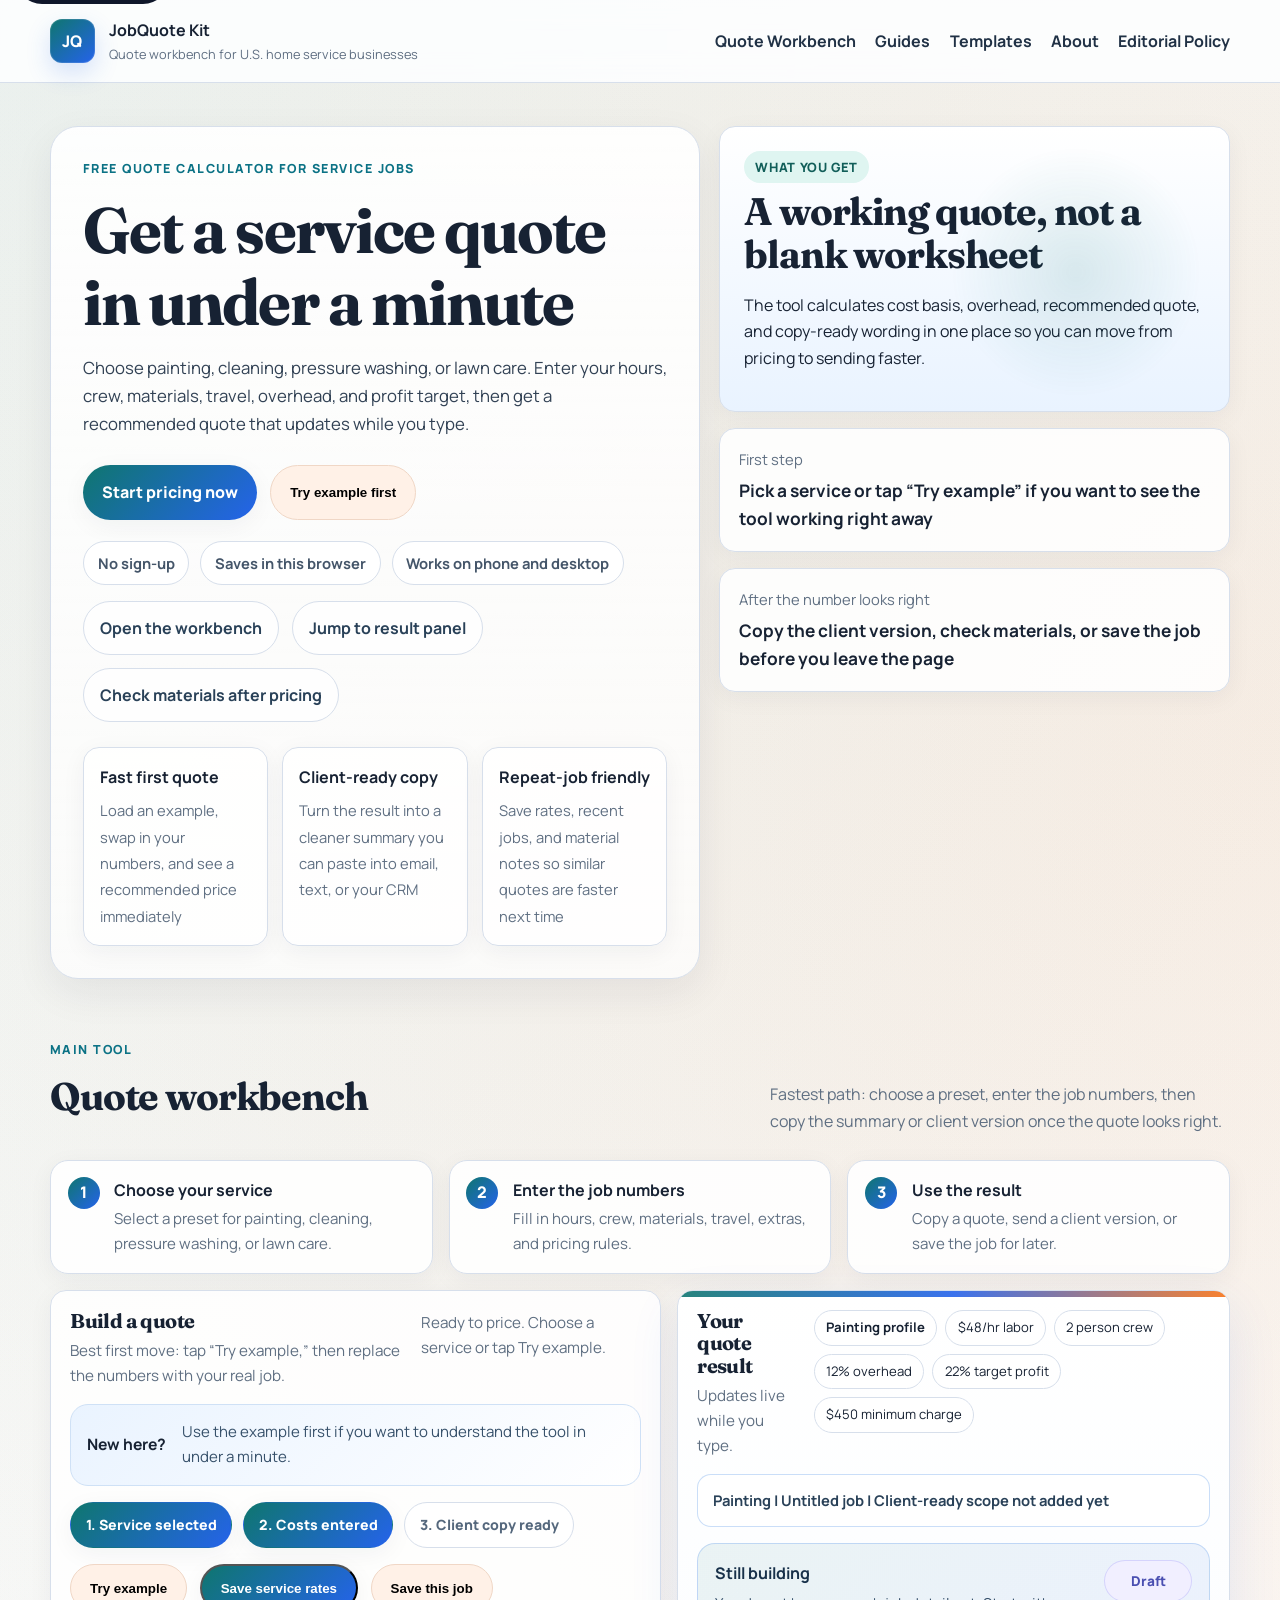
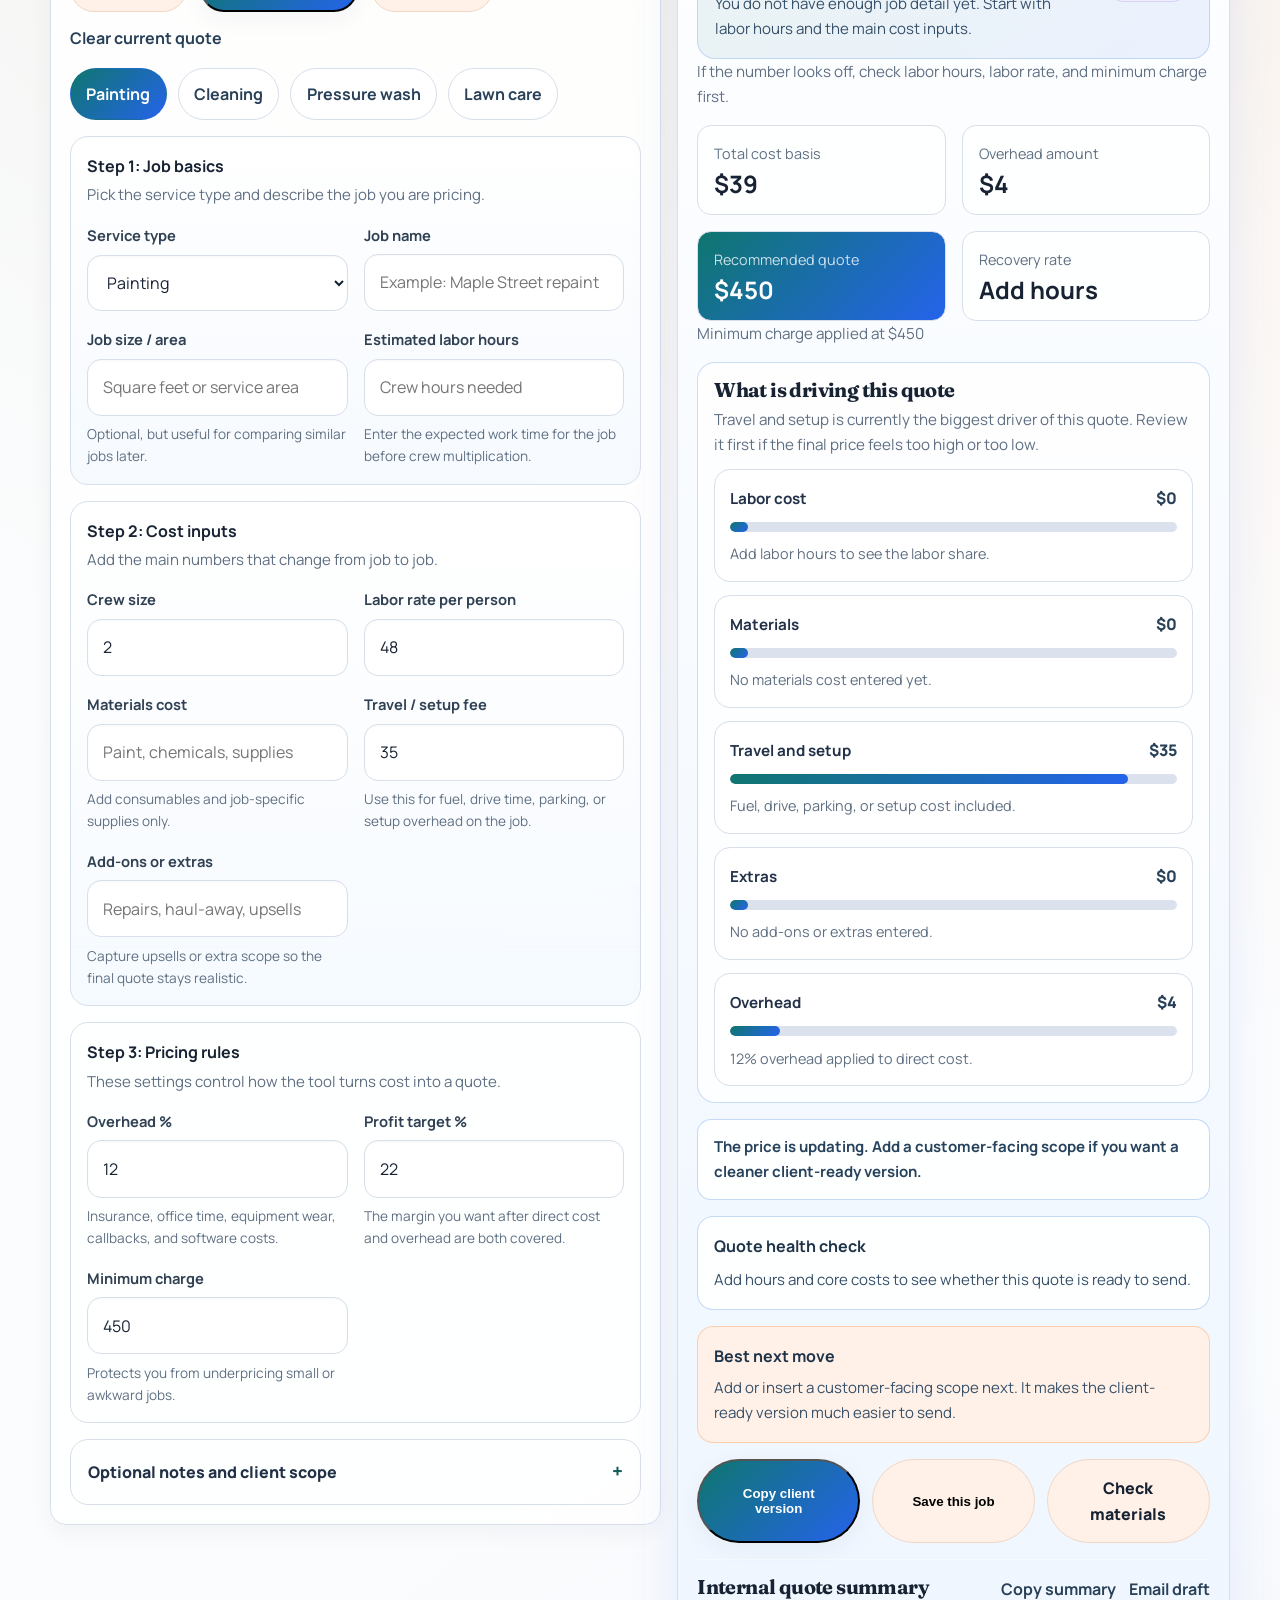
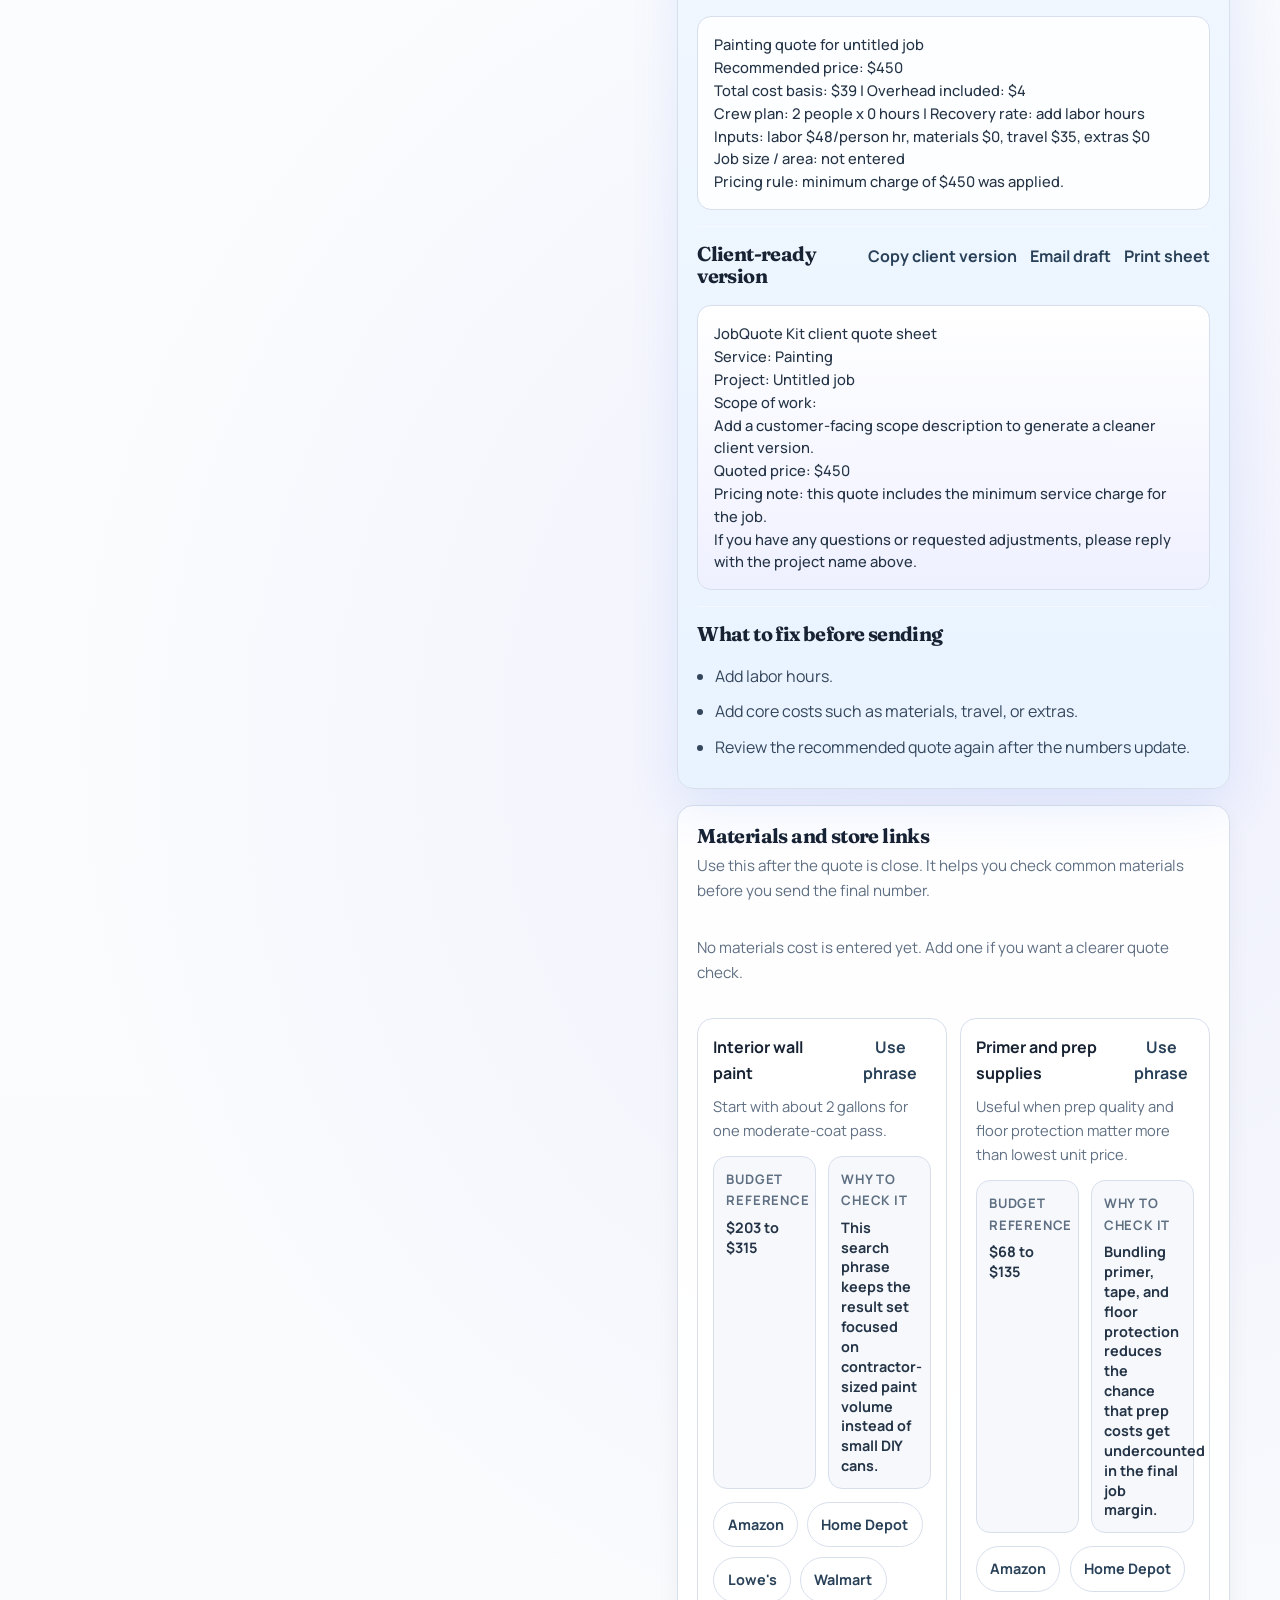
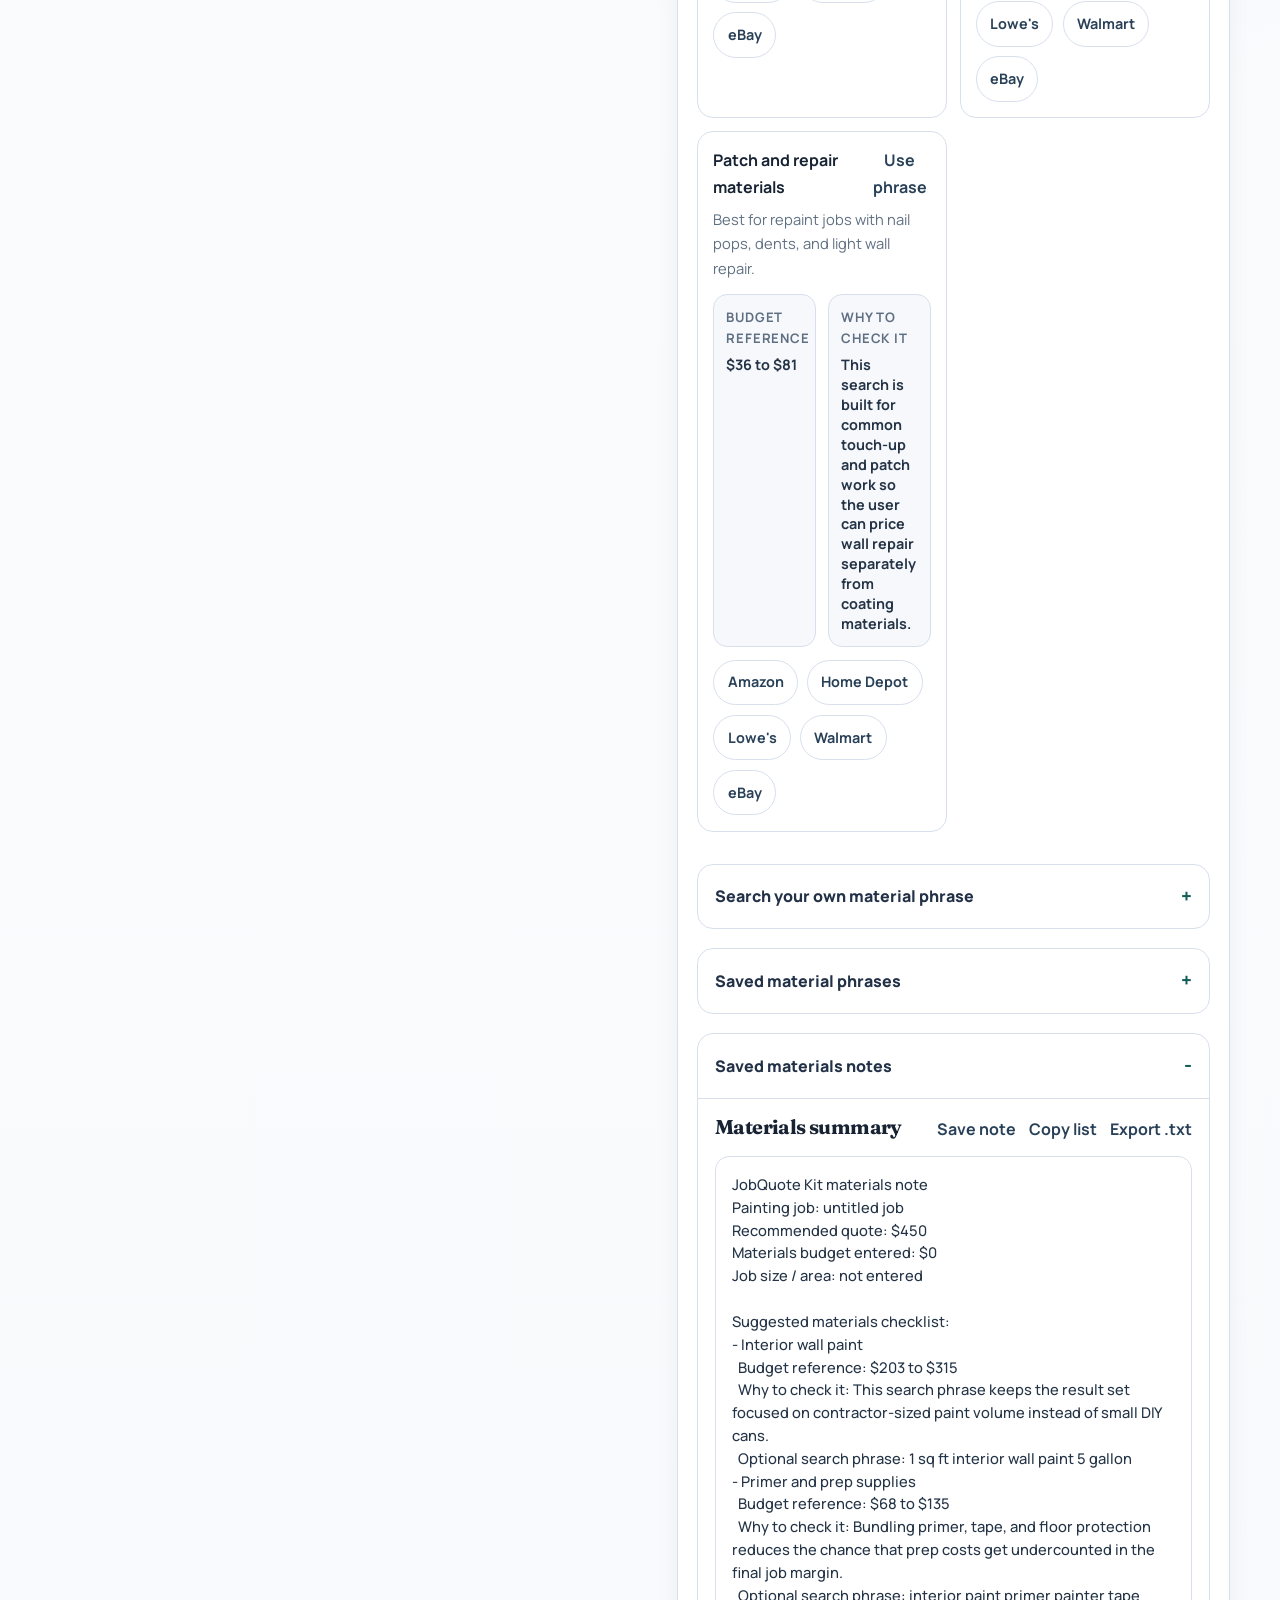
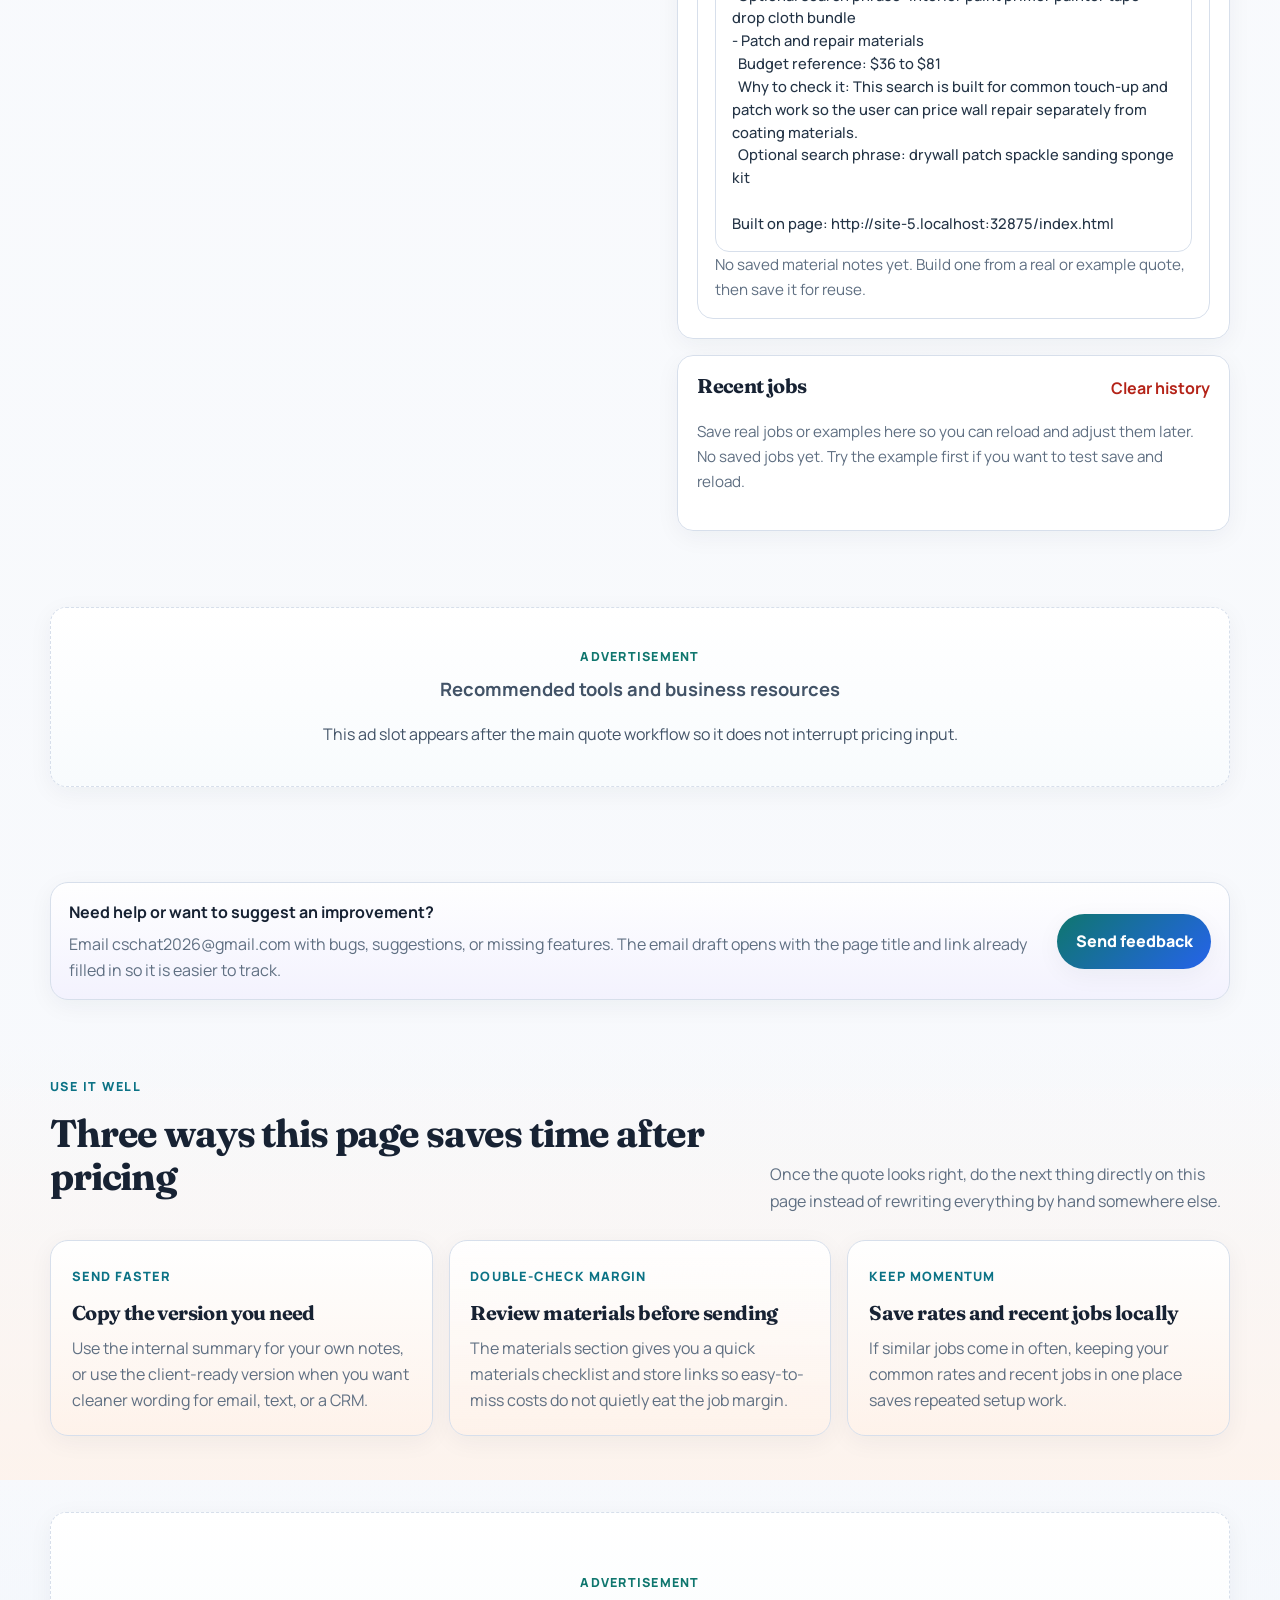
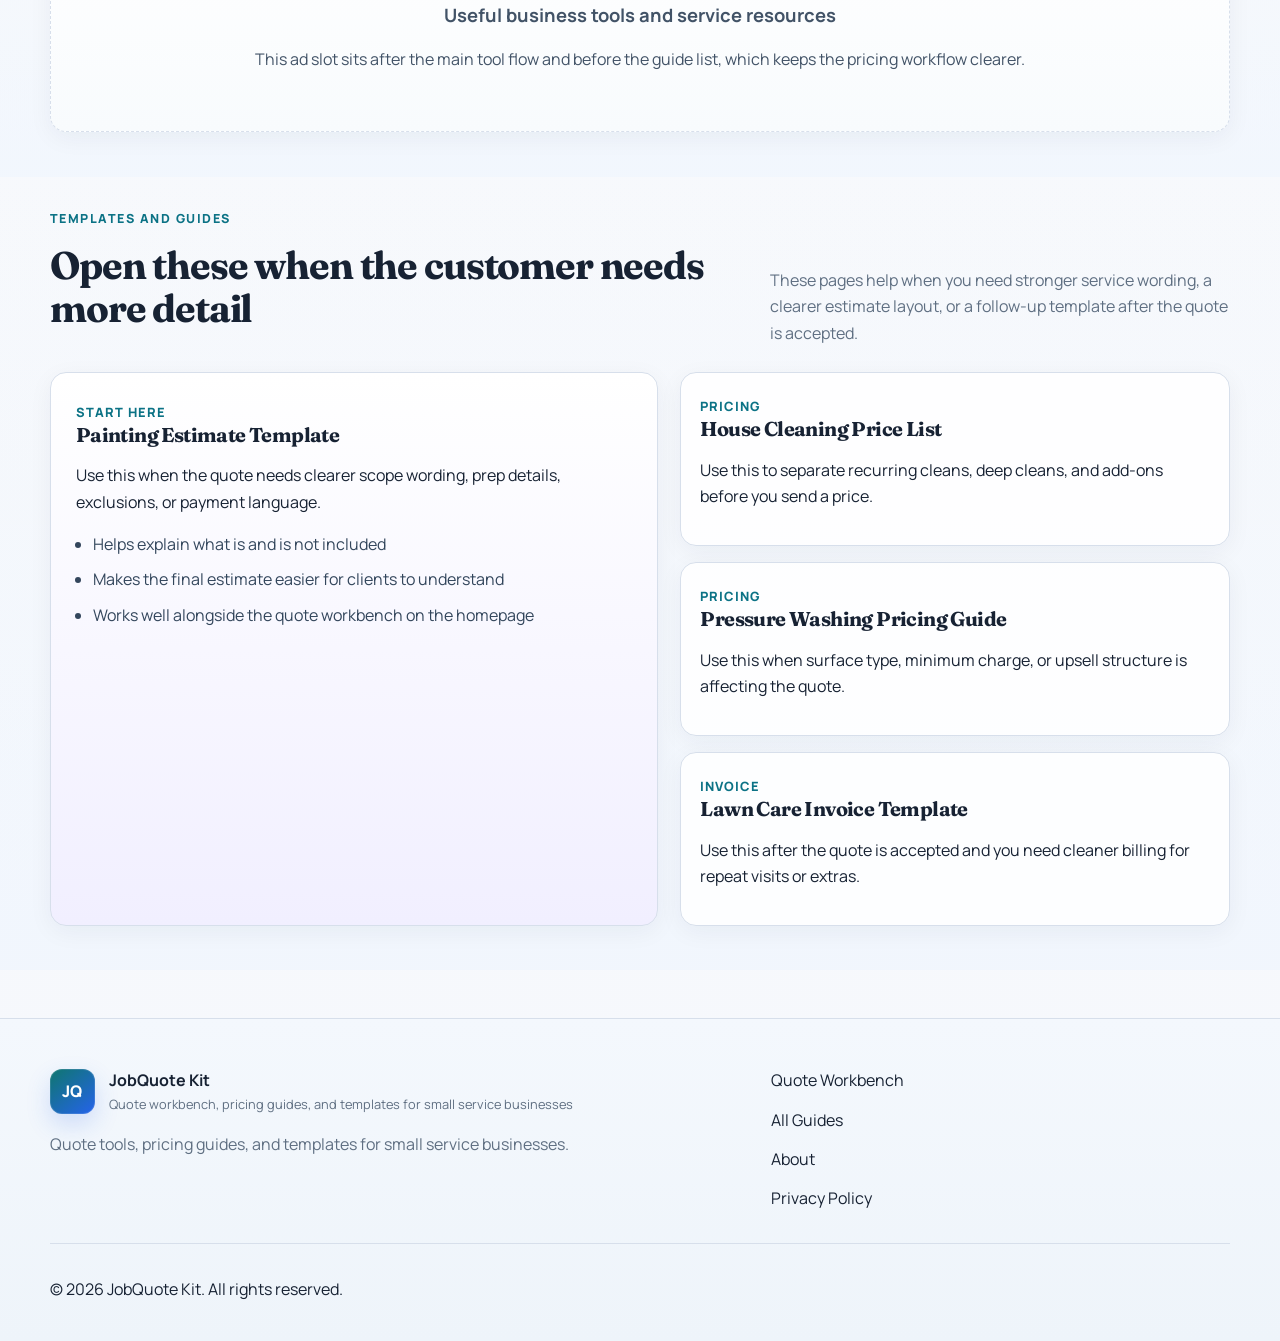
==== commit b38849cf: "添加广告 添加广告" ====
--- a/index.html
+++ b/index.html
@@ -20,14 +20,21 @@
     <meta name="referrer" content="strict-origin-when-cross-origin" />
     <meta name="theme-color" content="#0f172a" />
     <meta name="p:domain_verify" content="a687031b94cb899b0a0dfb0c00c4c600" />
+    <meta name="monetization-provider" content="ezoic-first, adsense-fallback" />
     <link rel="canonical" href="https://jobkit20.top/" />
     <link rel="icon" href="./assets/favicon.svg" type="image/svg+xml" />
+    <link rel="preconnect" href="https://www.ezojs.com" crossorigin />
     <link rel="preconnect" href="https://fonts.googleapis.com" />
     <link rel="preconnect" href="https://fonts.gstatic.com" crossorigin />
     <link
       href="https://fonts.googleapis.com/css2?family=Manrope:wght@400;500;700;800&family=Fraunces:opsz,wght@9..144,600;9..144,700&display=swap"
       rel="stylesheet"
     />
+    <script>
+      window.ezstandalone = window.ezstandalone || {};
+      ezstandalone.cmd = ezstandalone.cmd || [];
+    </script>
+    <script async src="https://www.ezojs.com/ezoic/sa.min.js"></script>
     <script
       async
       src="https://pagead2.googlesyndication.com/pagead/js/adsbygoogle.js?client=ca-pub-2456404542897668"
--- a/styles.css
+++ b/styles.css
@@ -1751,11 +1751,37 @@
   border-style: dashed;
 }
 
+html[data-ad-provider="ezoic"] .ad-slot,
+html[data-ad-provider="adsense"] .ad-slot,
 html[data-adsense="enabled"] .ad-slot {
   padding: 0;
   min-height: 0;
   background: transparent;
-  border-style: dashed;
+  border: 0;
+  box-shadow: none;
+}
+
+html[data-ad-provider="ezoic"] .ad-slot > span,
+html[data-ad-provider="ezoic"] .ad-slot > strong,
+html[data-ad-provider="ezoic"] .ad-slot > p,
+html[data-ad-provider="adsense"] .ad-slot > span,
+html[data-ad-provider="adsense"] .ad-slot > strong,
+html[data-ad-provider="adsense"] .ad-slot > p {
+  display: none;
+}
+
+html[data-ad-provider="ezoic"] .ad-slot [id^="ezoic-pub-ad-placeholder-"] {
+  display: block;
+  width: 100%;
+  min-height: 120px;
+}
+
+html[data-ad-provider="ezoic"] .ad-slot-leaderboard [id^="ezoic-pub-ad-placeholder-"] {
+  min-height: 180px;
+}
+
+html[data-ad-provider="ezoic"] .ad-slot-inline [id^="ezoic-pub-ad-placeholder-"] {
+  min-height: 220px;
 }
 
 html[data-adsense="enabled"] .ad-slot .adsbygoogle {
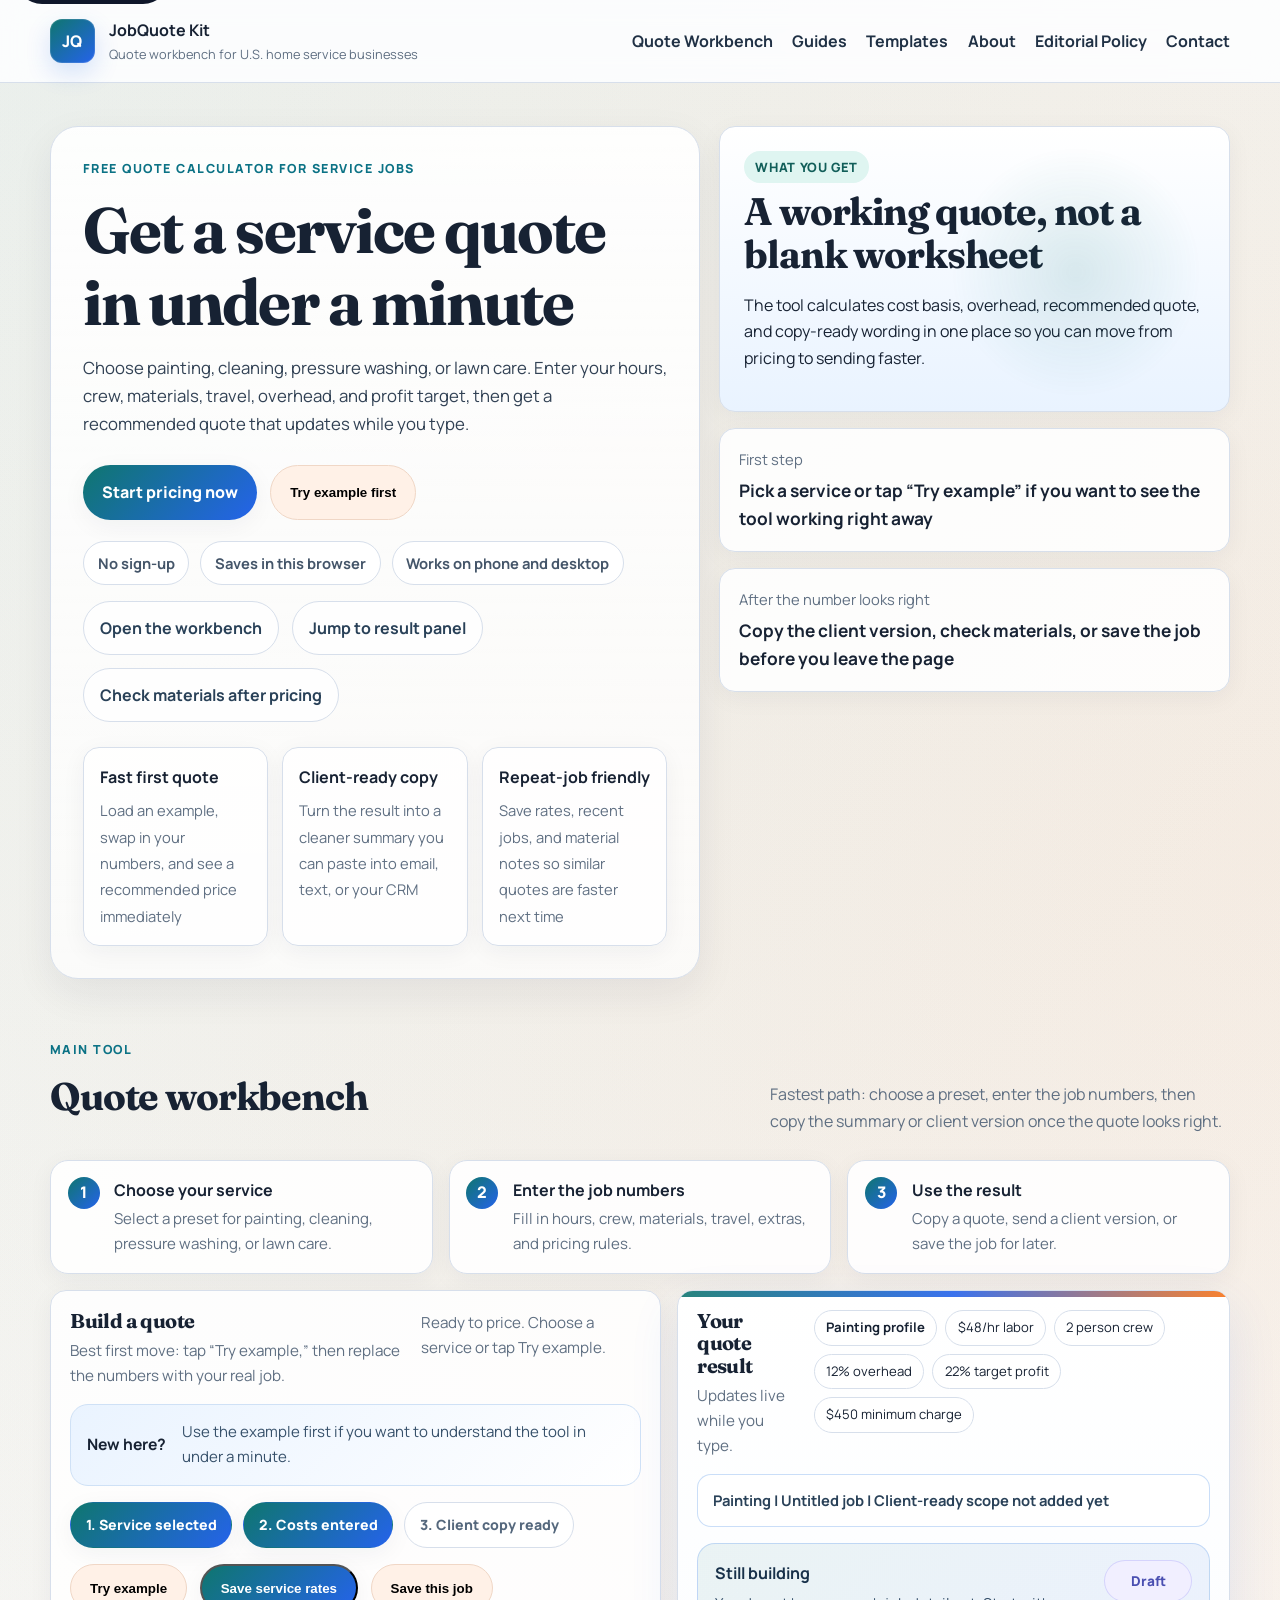
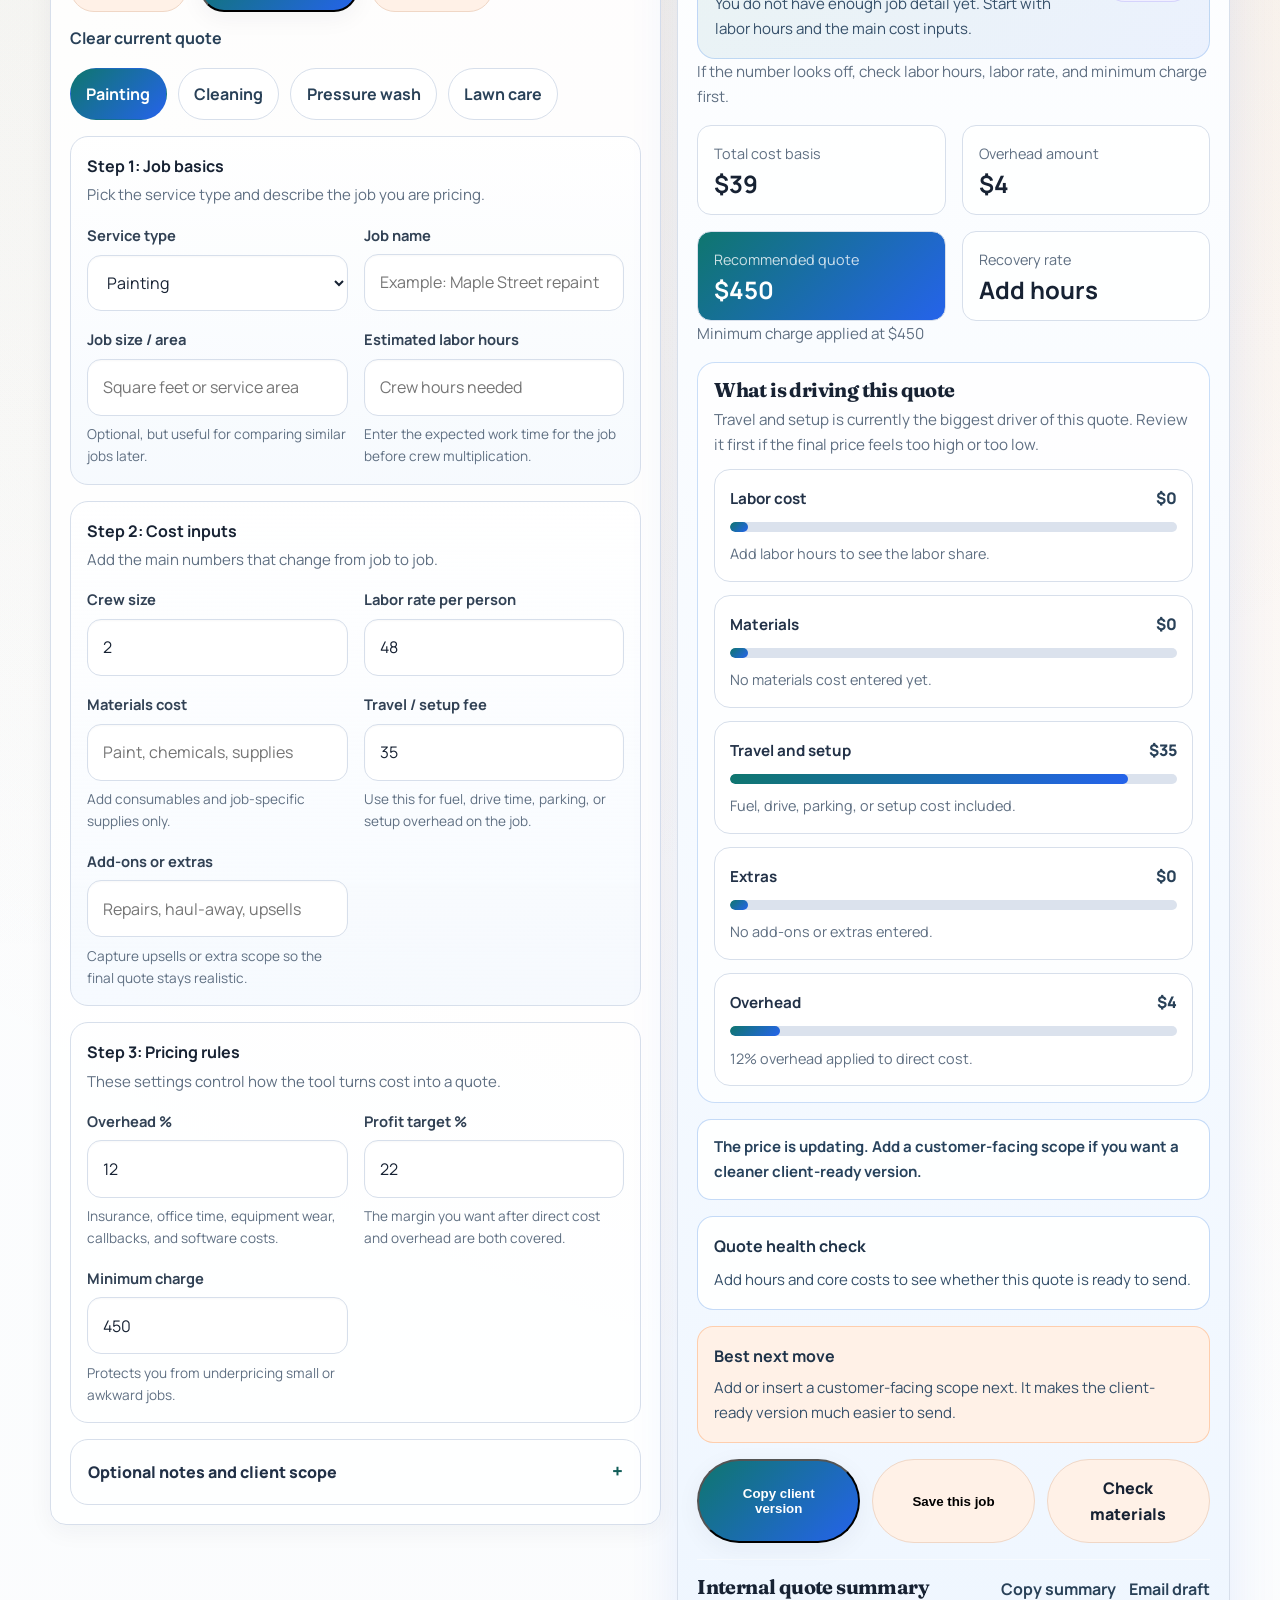
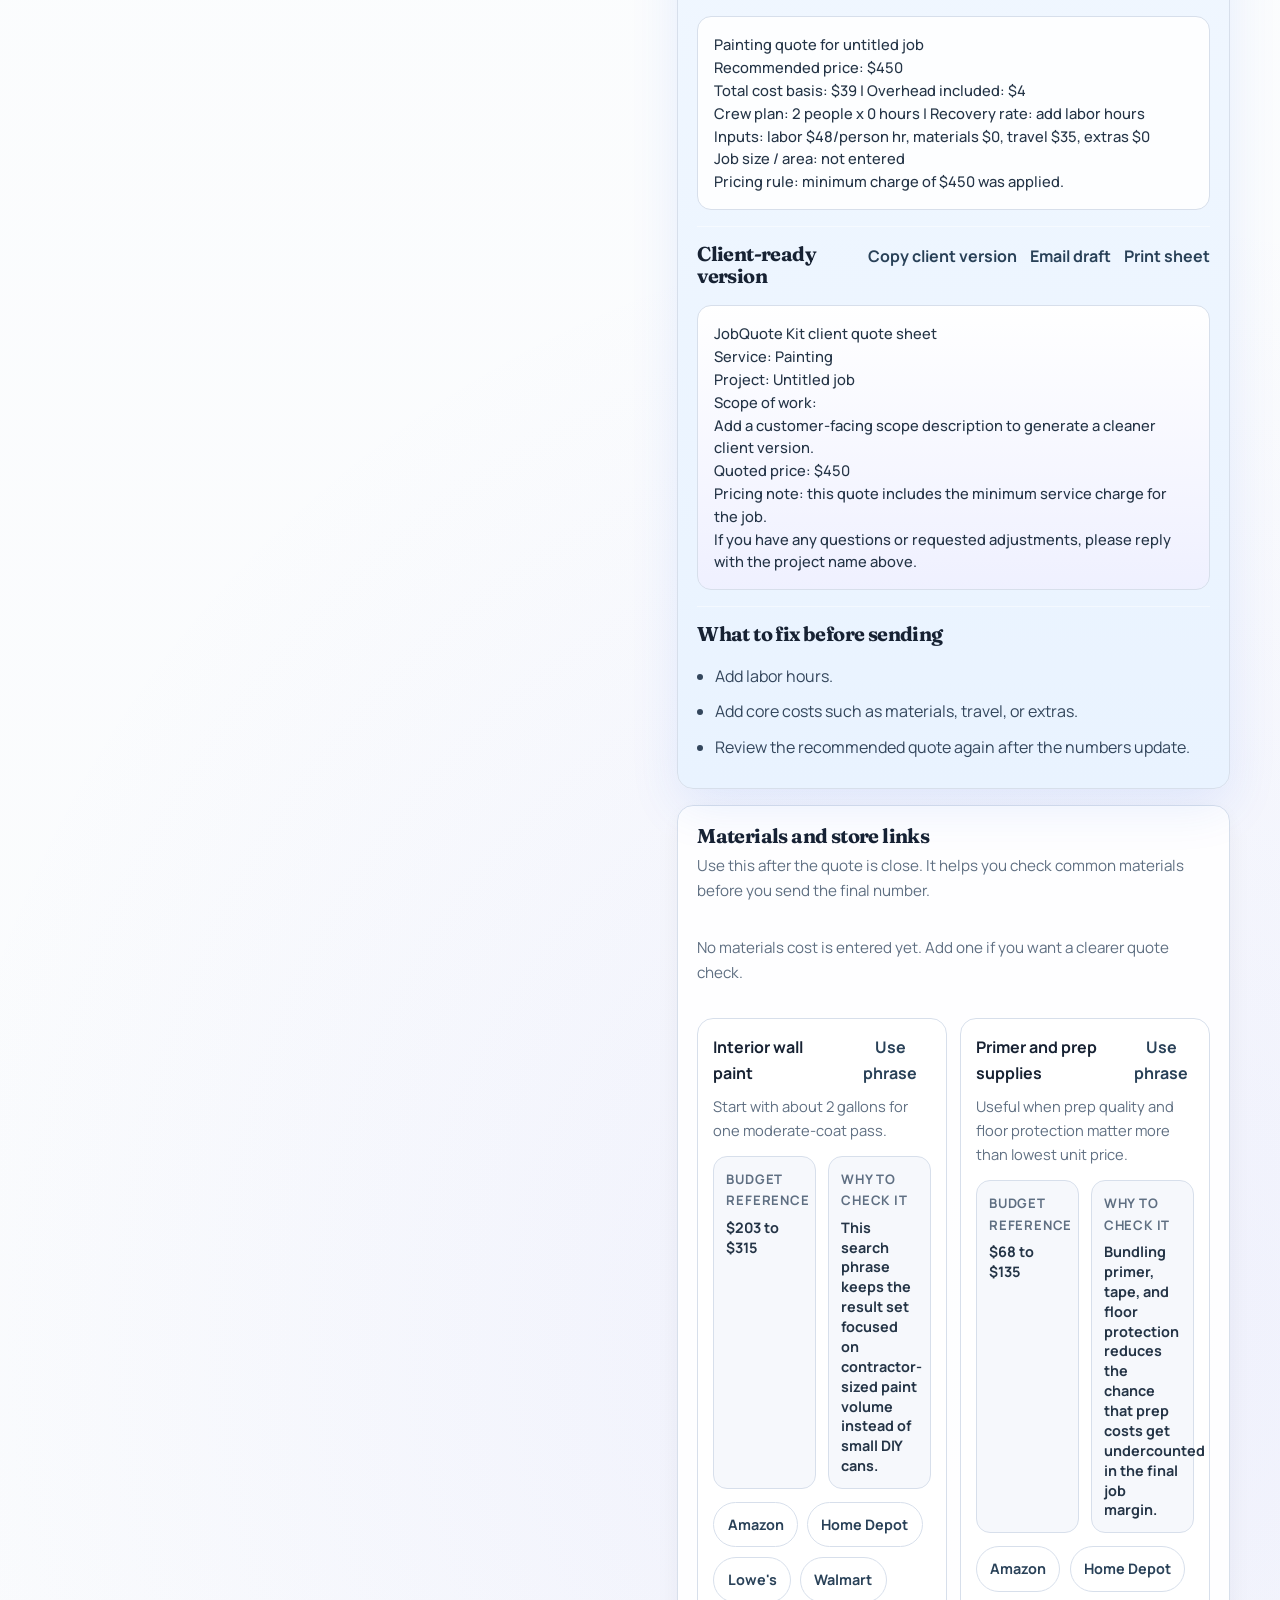
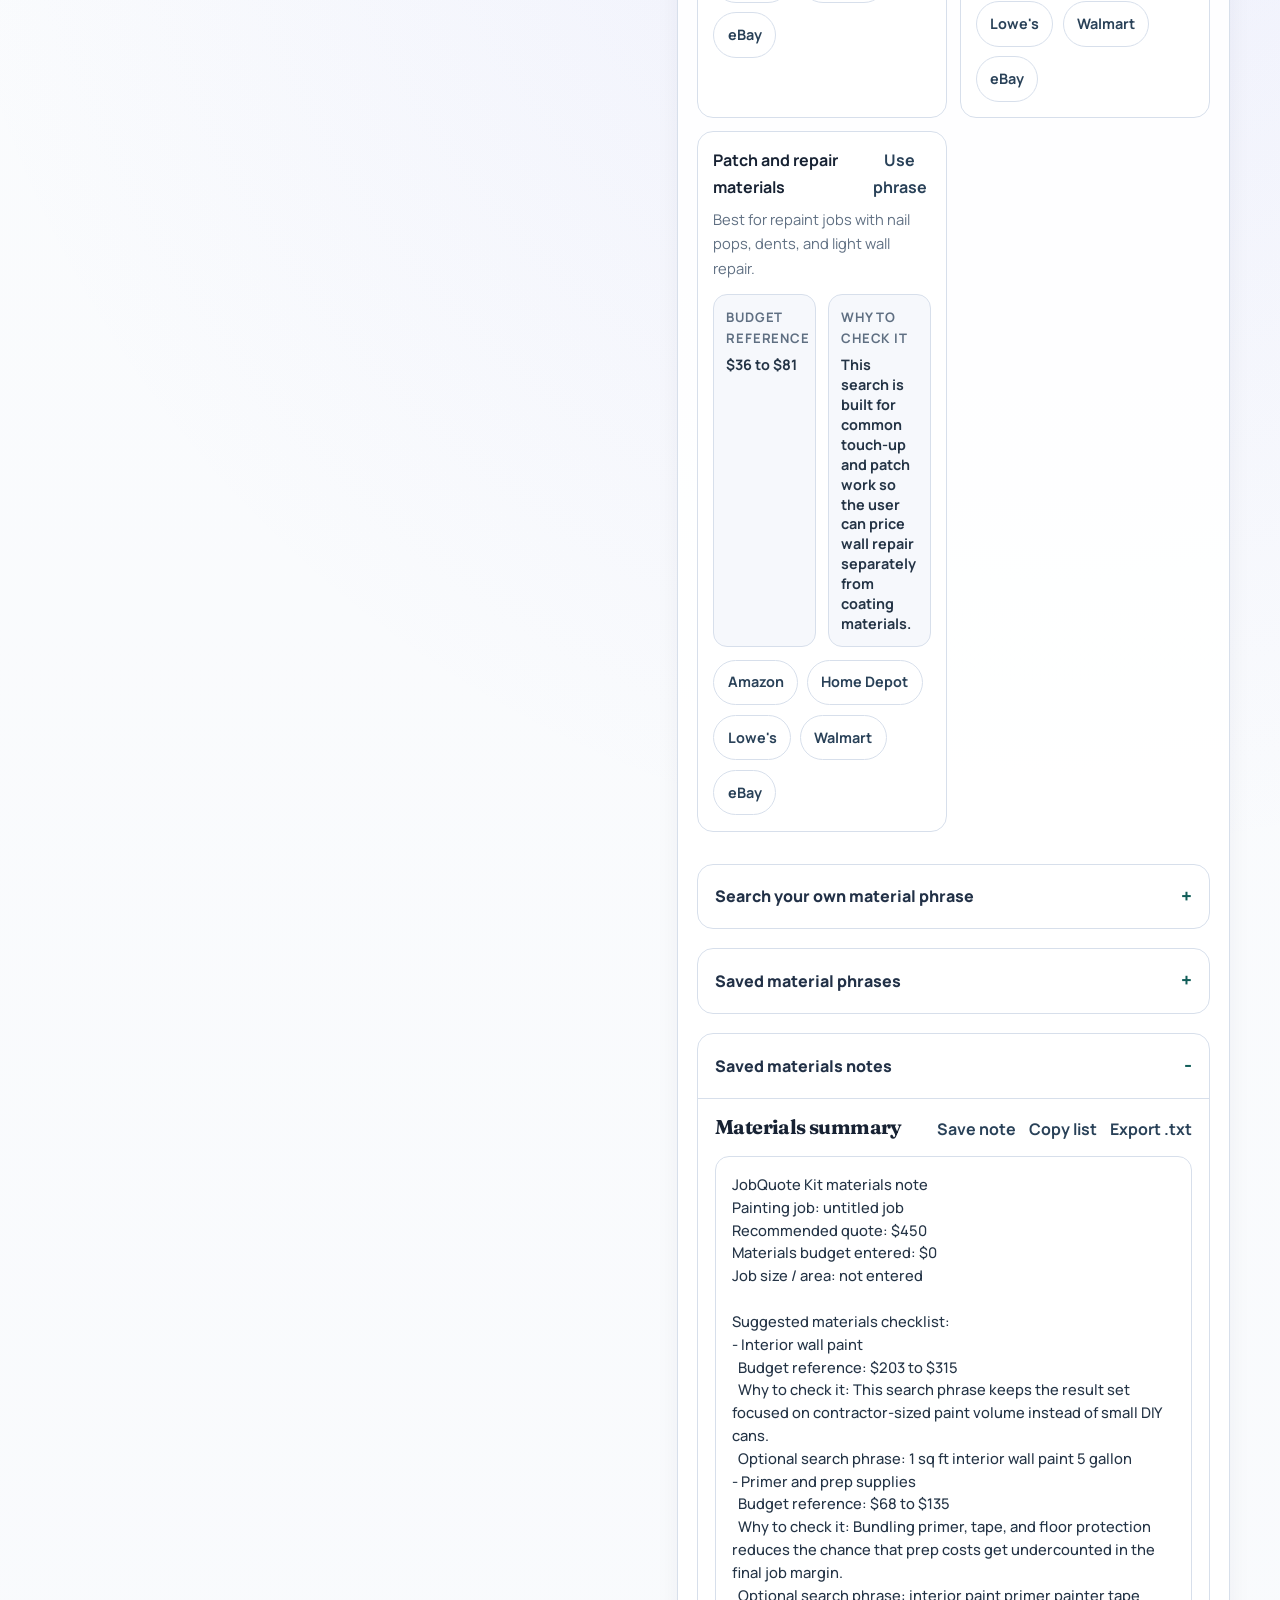
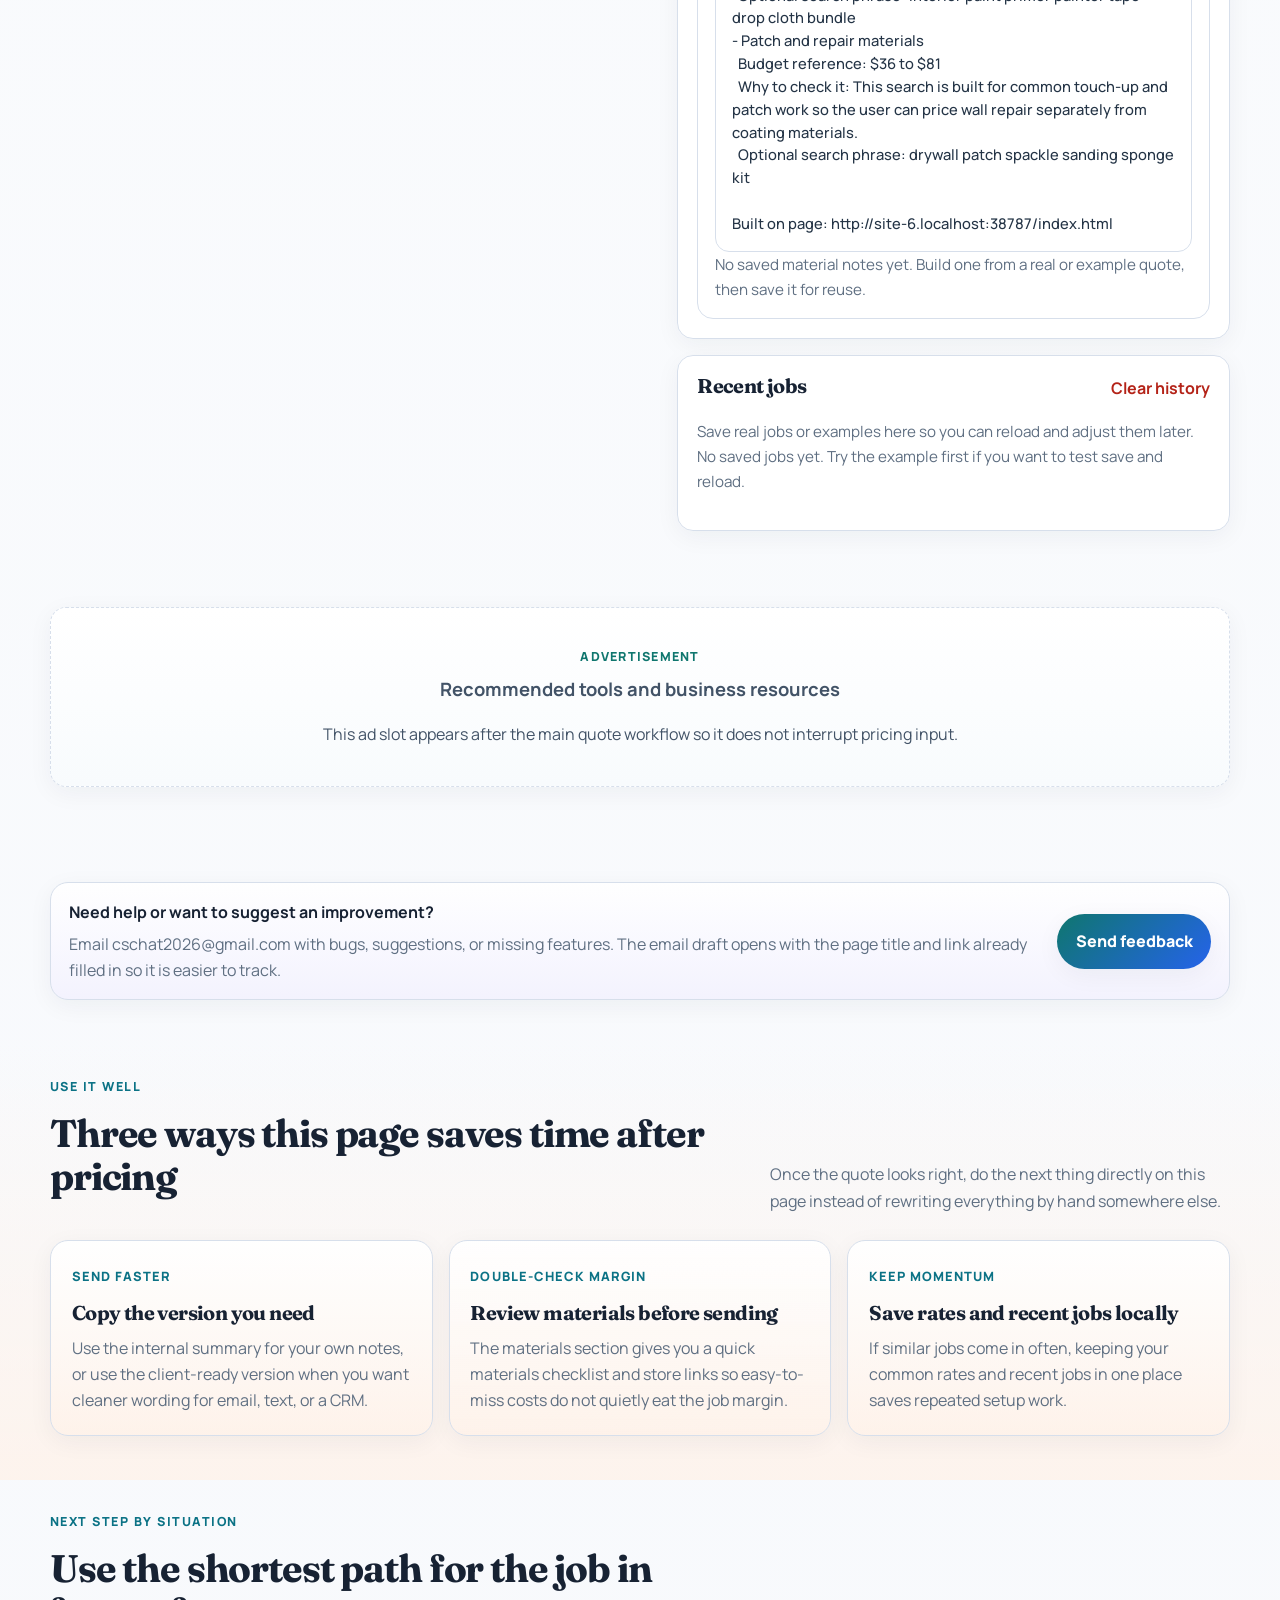
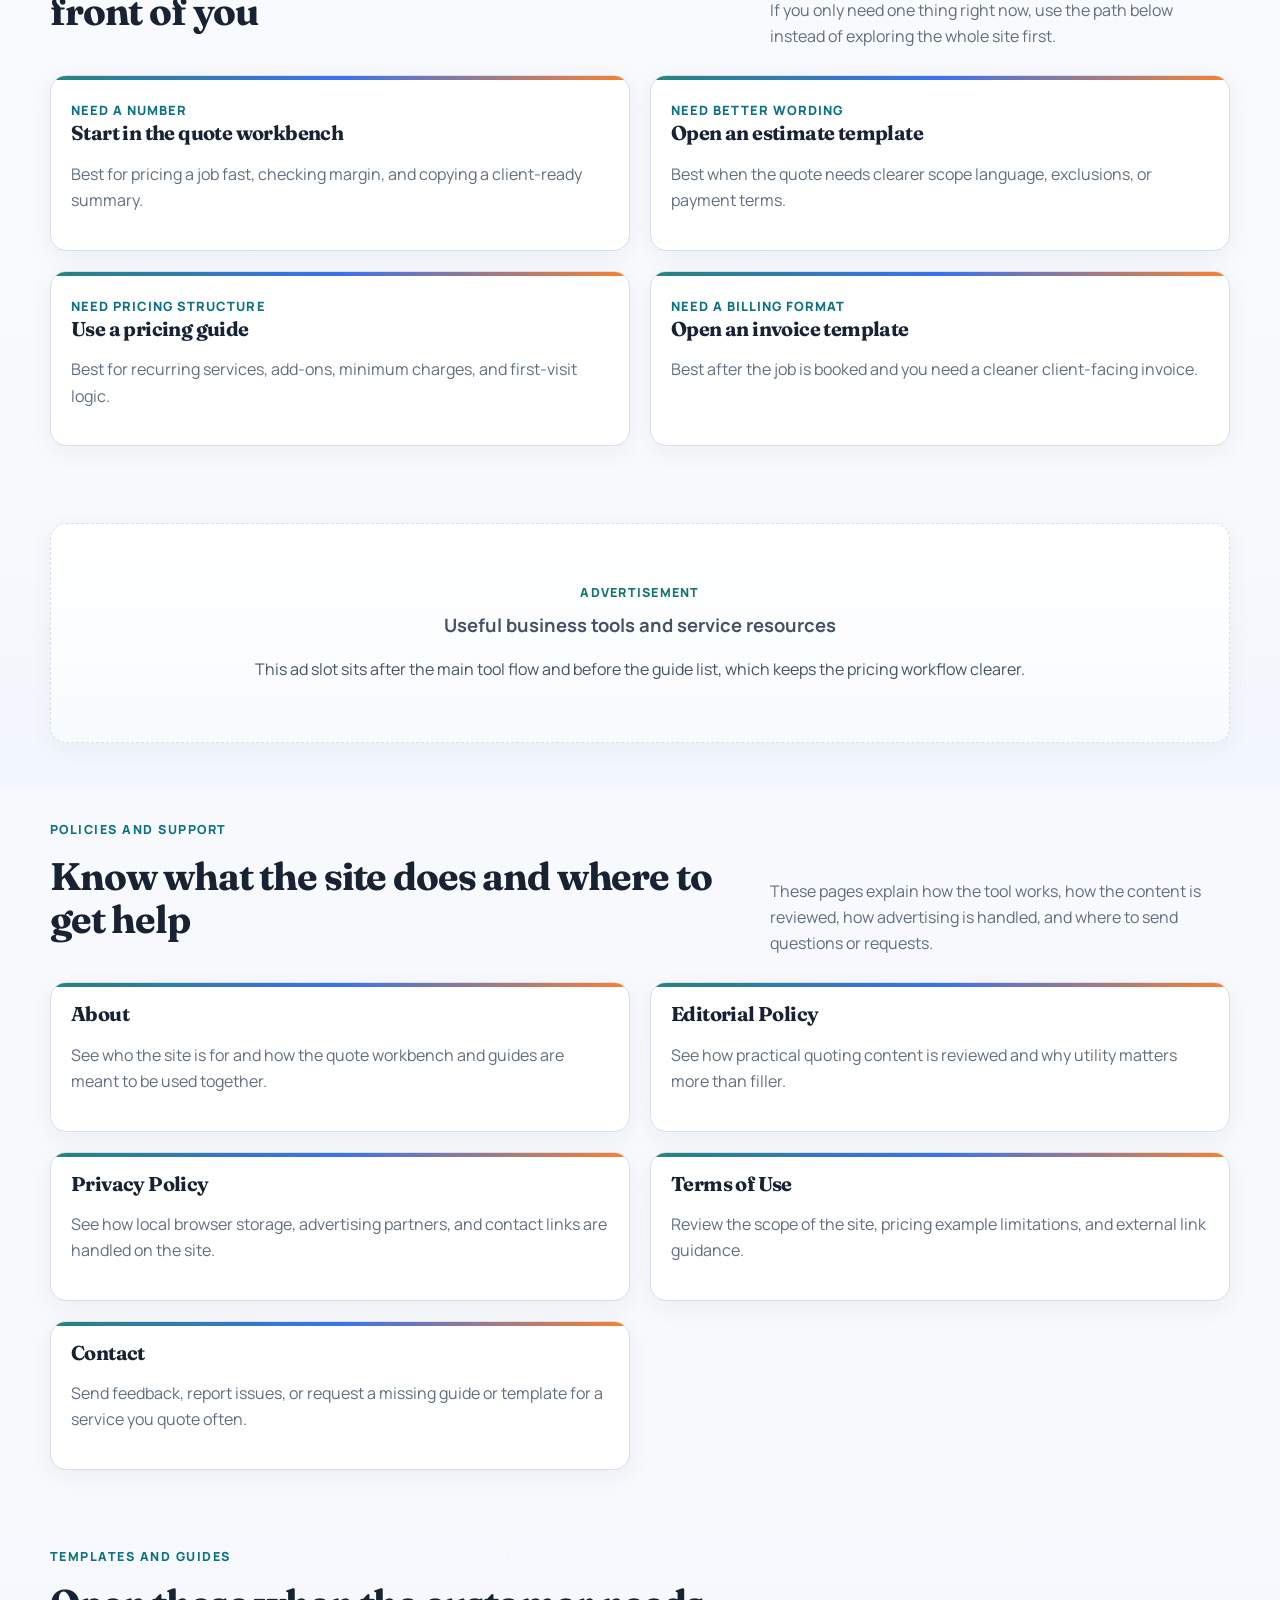
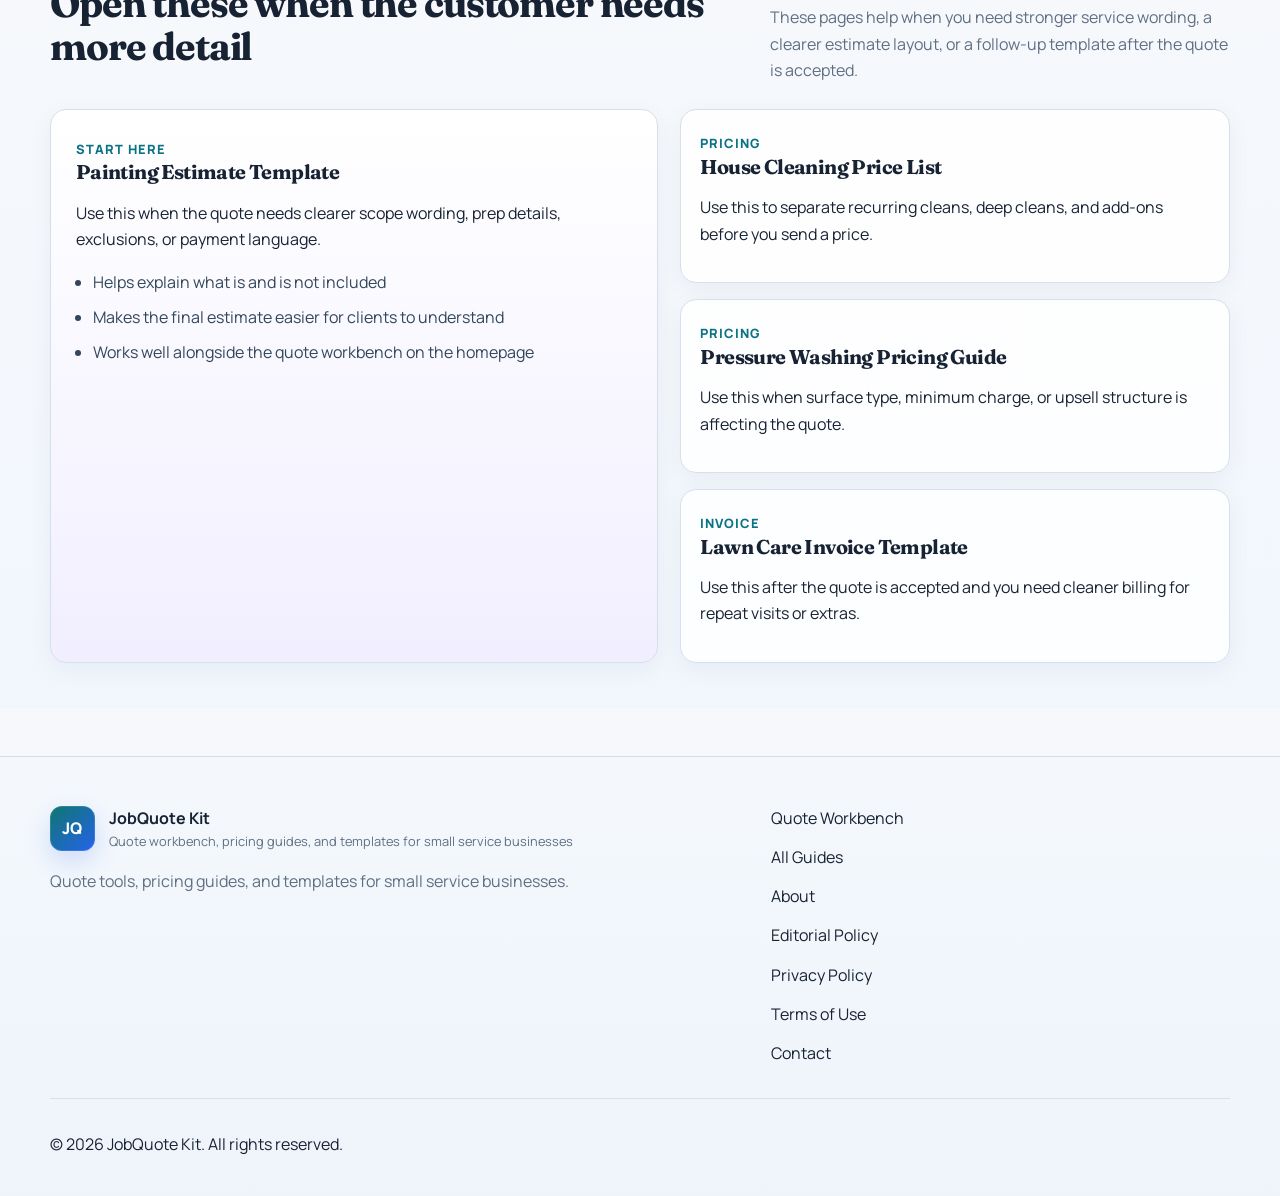
==== commit de9b9737: "更新代碼 更新代碼" ====
--- a/index.html
+++ b/index.html
@@ -20,6 +20,7 @@
     <meta name="referrer" content="strict-origin-when-cross-origin" />
     <meta name="theme-color" content="#0f172a" />
     <meta name="p:domain_verify" content="a687031b94cb899b0a0dfb0c00c4c600" />
+    <meta name="google-adsense-account" content="ca-pub-2456404542897668" />
     <meta name="monetization-provider" content="ezoic-first, adsense-fallback" />
     <link rel="canonical" href="https://jobkit20.top/" />
     <link rel="icon" href="./assets/favicon.svg" type="image/svg+xml" />
@@ -40,7 +41,7 @@
       src="https://pagead2.googlesyndication.com/pagead/js/adsbygoogle.js?client=ca-pub-2456404542897668"
       crossorigin="anonymous"
     ></script>
-    <link rel="stylesheet" href="./styles.css?v=20260512g" />
+    <link rel="stylesheet" href="./styles.css?v=20260527terms" />
     <meta property="og:title" content="JobQuote Kit" />
     <meta
       property="og:description"
@@ -92,6 +93,7 @@
             <a href="./guides/painting-estimate-template/index.html">Templates</a>
             <a href="./about/index.html">About</a>
             <a href="./editorial/index.html">Editorial Policy</a>
+            <a href="./contact/index.html">Contact</a>
           </nav>
         </div>
       </header>
@@ -632,6 +634,42 @@
           </div>
         </section>
 
+        <section class="section">
+          <div class="container">
+            <div class="section-heading">
+              <div>
+                <p class="eyebrow">Next step by situation</p>
+                <h2>Use the shortest path for the job in front of you</h2>
+              </div>
+              <p>
+                If you only need one thing right now, use the path below instead of exploring the whole site first.
+              </p>
+            </div>
+            <div class="card-grid">
+              <article class="content-card">
+                <span class="content-tag">Need a number</span>
+                <h3><a href="#quote-workbench">Start in the quote workbench</a></h3>
+                <p>Best for pricing a job fast, checking margin, and copying a client-ready summary.</p>
+              </article>
+              <article class="content-card">
+                <span class="content-tag">Need better wording</span>
+                <h3><a href="./guides/painting-estimate-template/index.html">Open an estimate template</a></h3>
+                <p>Best when the quote needs clearer scope language, exclusions, or payment terms.</p>
+              </article>
+              <article class="content-card">
+                <span class="content-tag">Need pricing structure</span>
+                <h3><a href="./guides/house-cleaning-price-list/index.html">Use a pricing guide</a></h3>
+                <p>Best for recurring services, add-ons, minimum charges, and first-visit logic.</p>
+              </article>
+              <article class="content-card">
+                <span class="content-tag">Need a billing format</span>
+                <h3><a href="./guides/lawn-care-invoice-template/index.html">Open an invoice template</a></h3>
+                <p>Best after the job is booked and you need a cleaner client-facing invoice.</p>
+              </article>
+            </div>
+          </div>
+        </section>
+
         <section class="section section-muted">
           <div class="container">
             <section class="ad-slot ad-slot-inline" aria-label="Advertisement" data-ad-slot-key="inline">
@@ -639,6 +677,43 @@
               <strong>Useful business tools and service resources</strong>
               <p>This ad slot sits after the main tool flow and before the guide list, which keeps the pricing workflow clearer.</p>
             </section>
+          </div>
+        </section>
+
+        <section class="section">
+          <div class="container">
+            <div class="section-heading">
+              <div>
+                <p class="eyebrow">Policies and support</p>
+                <h2>Know what the site does and where to get help</h2>
+              </div>
+              <p>
+                These pages explain how the tool works, how the content is reviewed, how advertising is handled, and
+                where to send questions or requests.
+              </p>
+            </div>
+            <div class="policy-grid">
+              <article class="policy-card">
+                <h3><a href="./about/index.html">About</a></h3>
+                <p>See who the site is for and how the quote workbench and guides are meant to be used together.</p>
+              </article>
+              <article class="policy-card">
+                <h3><a href="./editorial/index.html">Editorial Policy</a></h3>
+                <p>See how practical quoting content is reviewed and why utility matters more than filler.</p>
+              </article>
+              <article class="policy-card">
+                <h3><a href="./privacy/index.html">Privacy Policy</a></h3>
+                <p>See how local browser storage, advertising partners, and contact links are handled on the site.</p>
+              </article>
+              <article class="policy-card">
+                <h3><a href="./terms/index.html">Terms of Use</a></h3>
+                <p>Review the scope of the site, pricing example limitations, and external link guidance.</p>
+              </article>
+              <article class="policy-card">
+                <h3><a href="./contact/index.html">Contact</a></h3>
+                <p>Send feedback, report issues, or request a missing guide or template for a service you quote often.</p>
+              </article>
+            </div>
           </div>
         </section>
 
@@ -711,7 +786,10 @@
             <a href="#quote-workbench">Quote Workbench</a>
             <a href="./guides/index.html">All Guides</a>
             <a href="./about/index.html">About</a>
+            <a href="./editorial/index.html">Editorial Policy</a>
             <a href="./privacy/index.html">Privacy Policy</a>
+            <a href="./terms/index.html">Terms of Use</a>
+            <a href="./contact/index.html">Contact</a>
           </nav>
         </div>
         <div class="container footer-bottom">
@@ -725,6 +803,6 @@
         <button id="save-quote-mobile" type="button" class="button button-secondary">Save job</button>
       </div>
     </div>
-    <script src="./script.js?v=20260512ads"></script>
+    <script src="./script.js?v=20260527terms"></script>
   </body>
 </html>
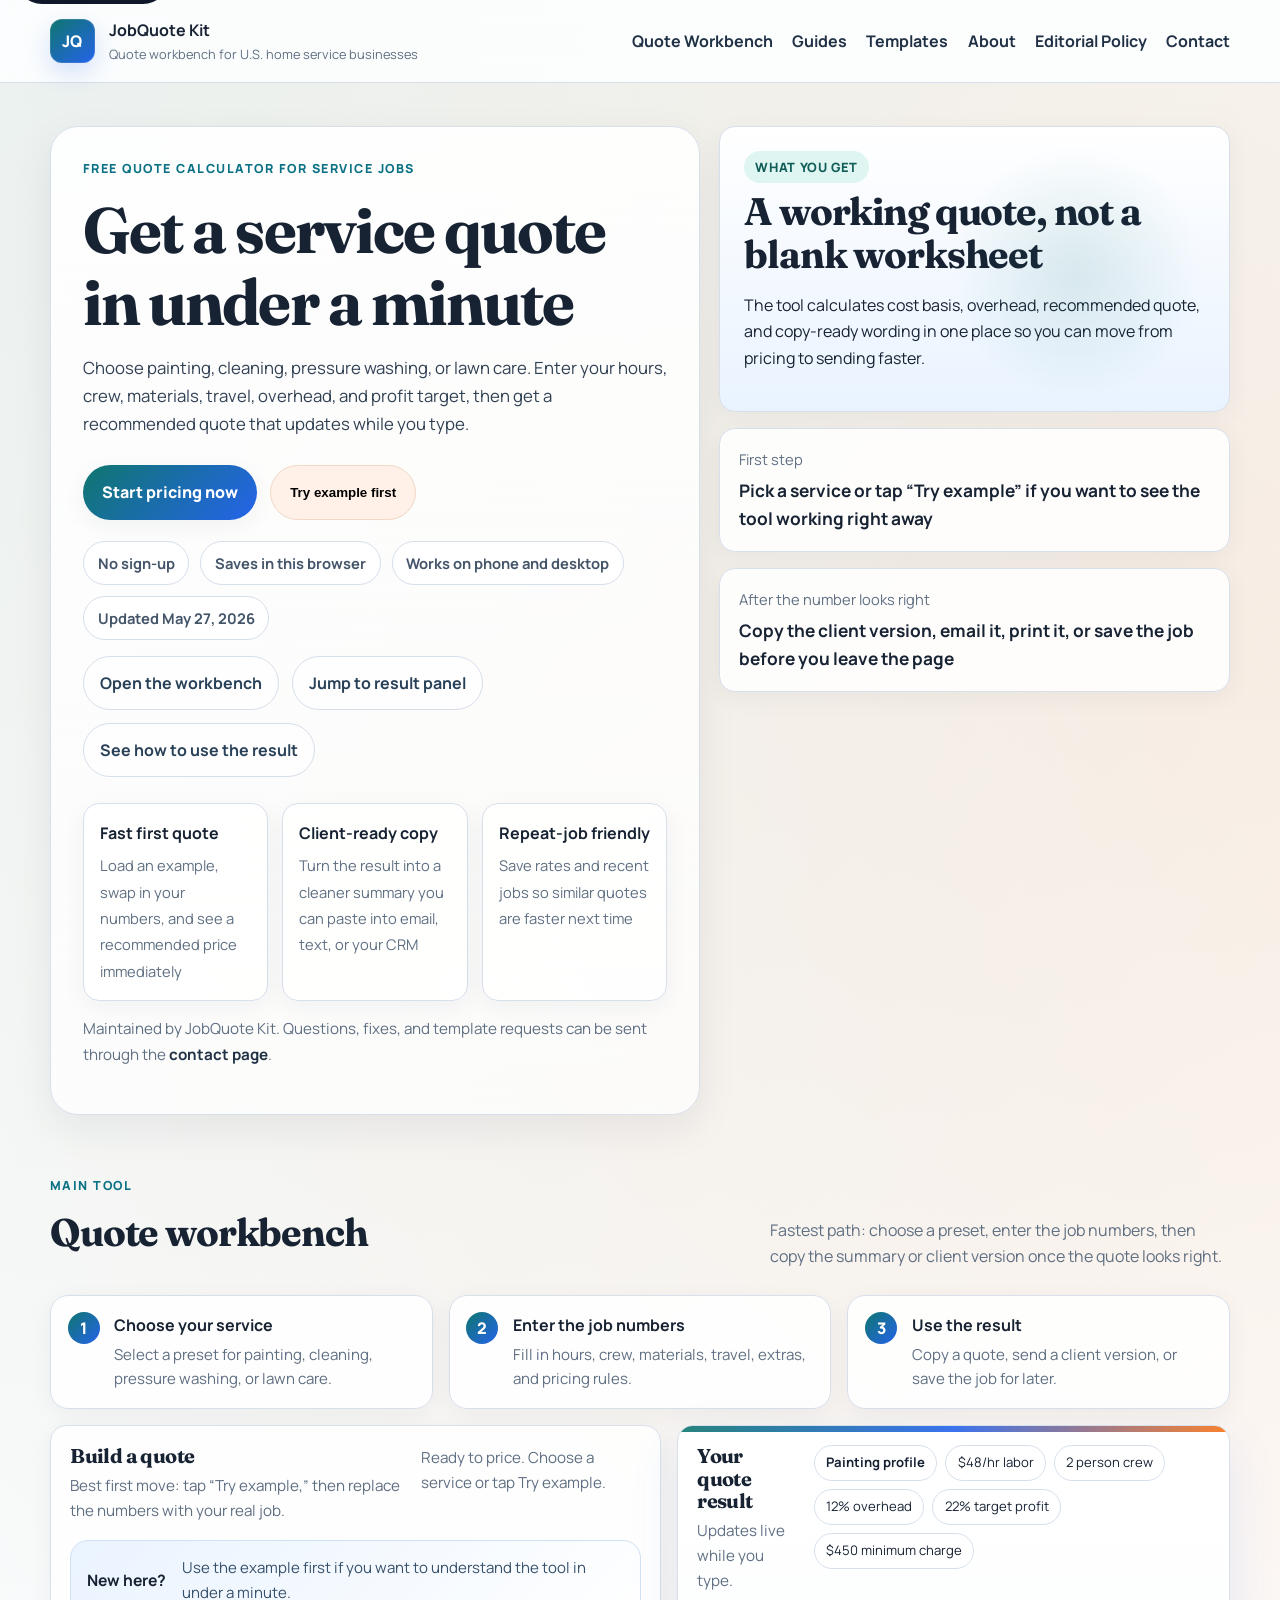
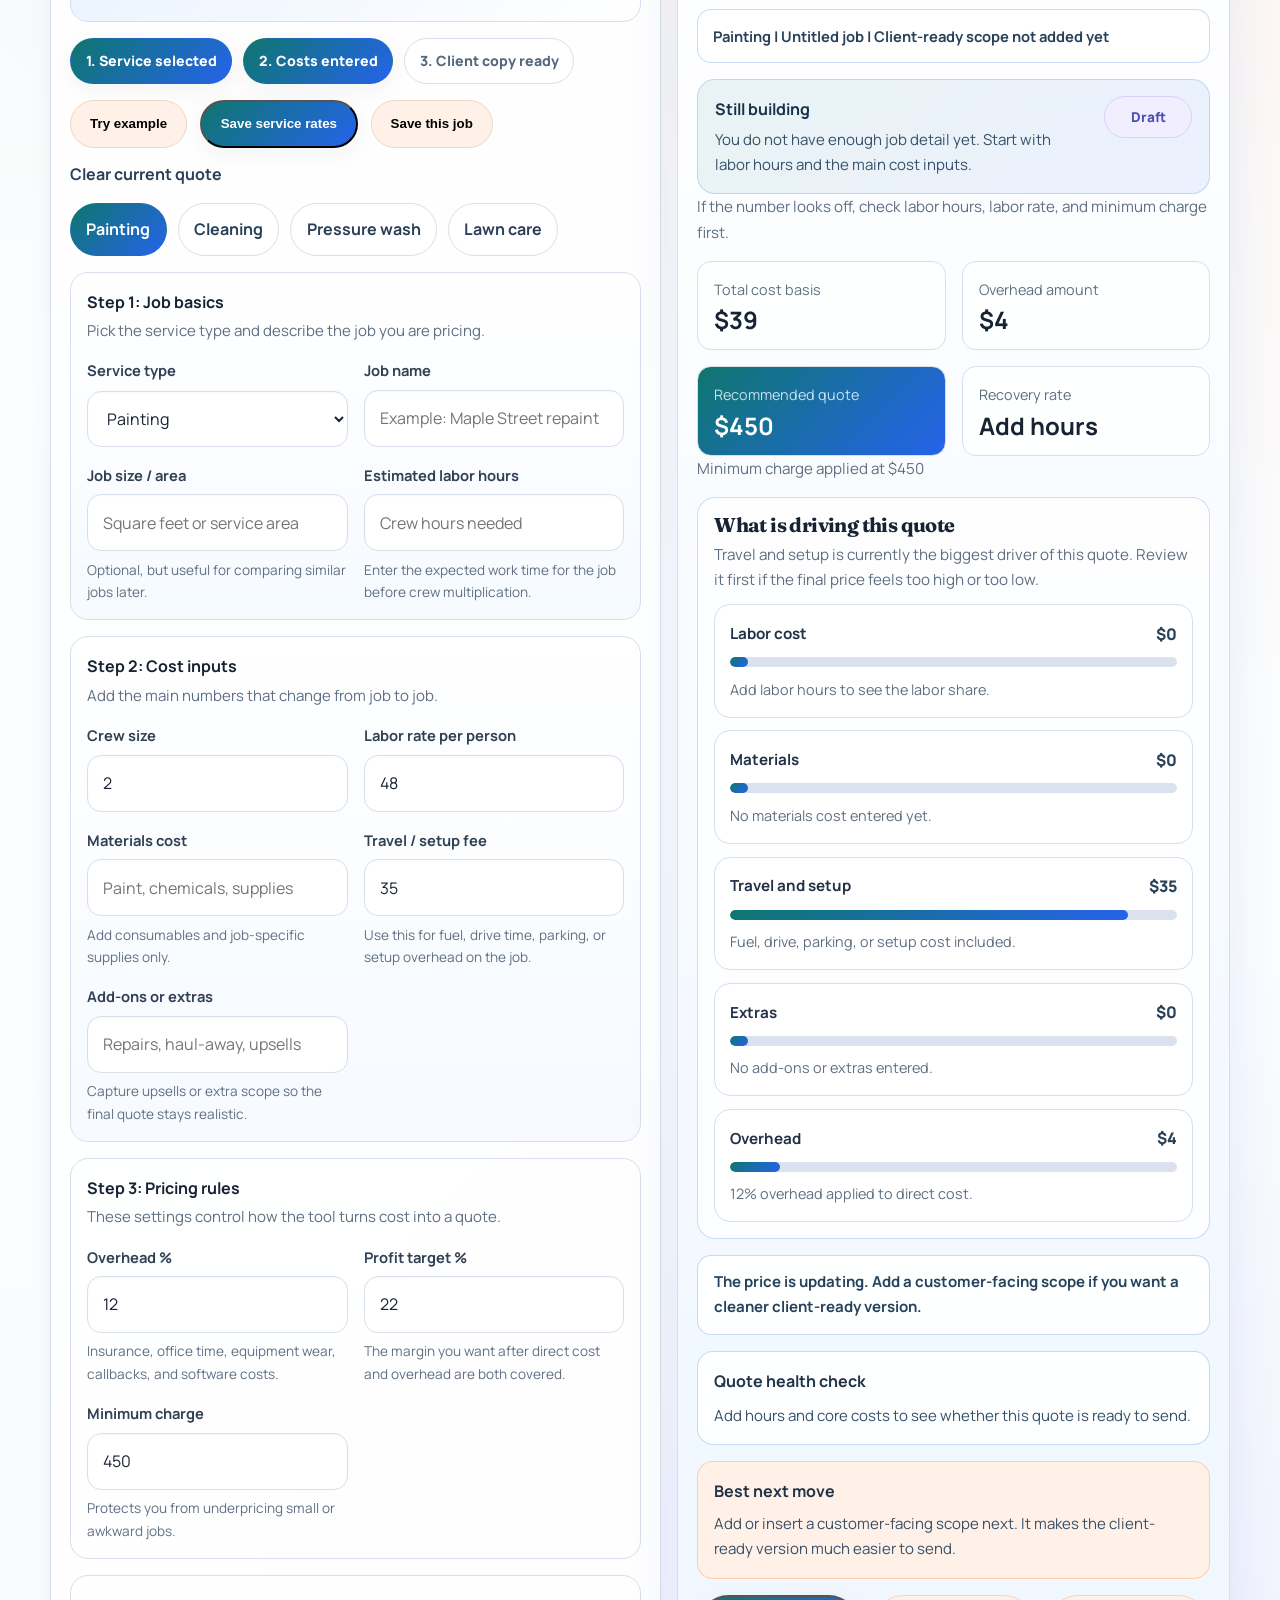
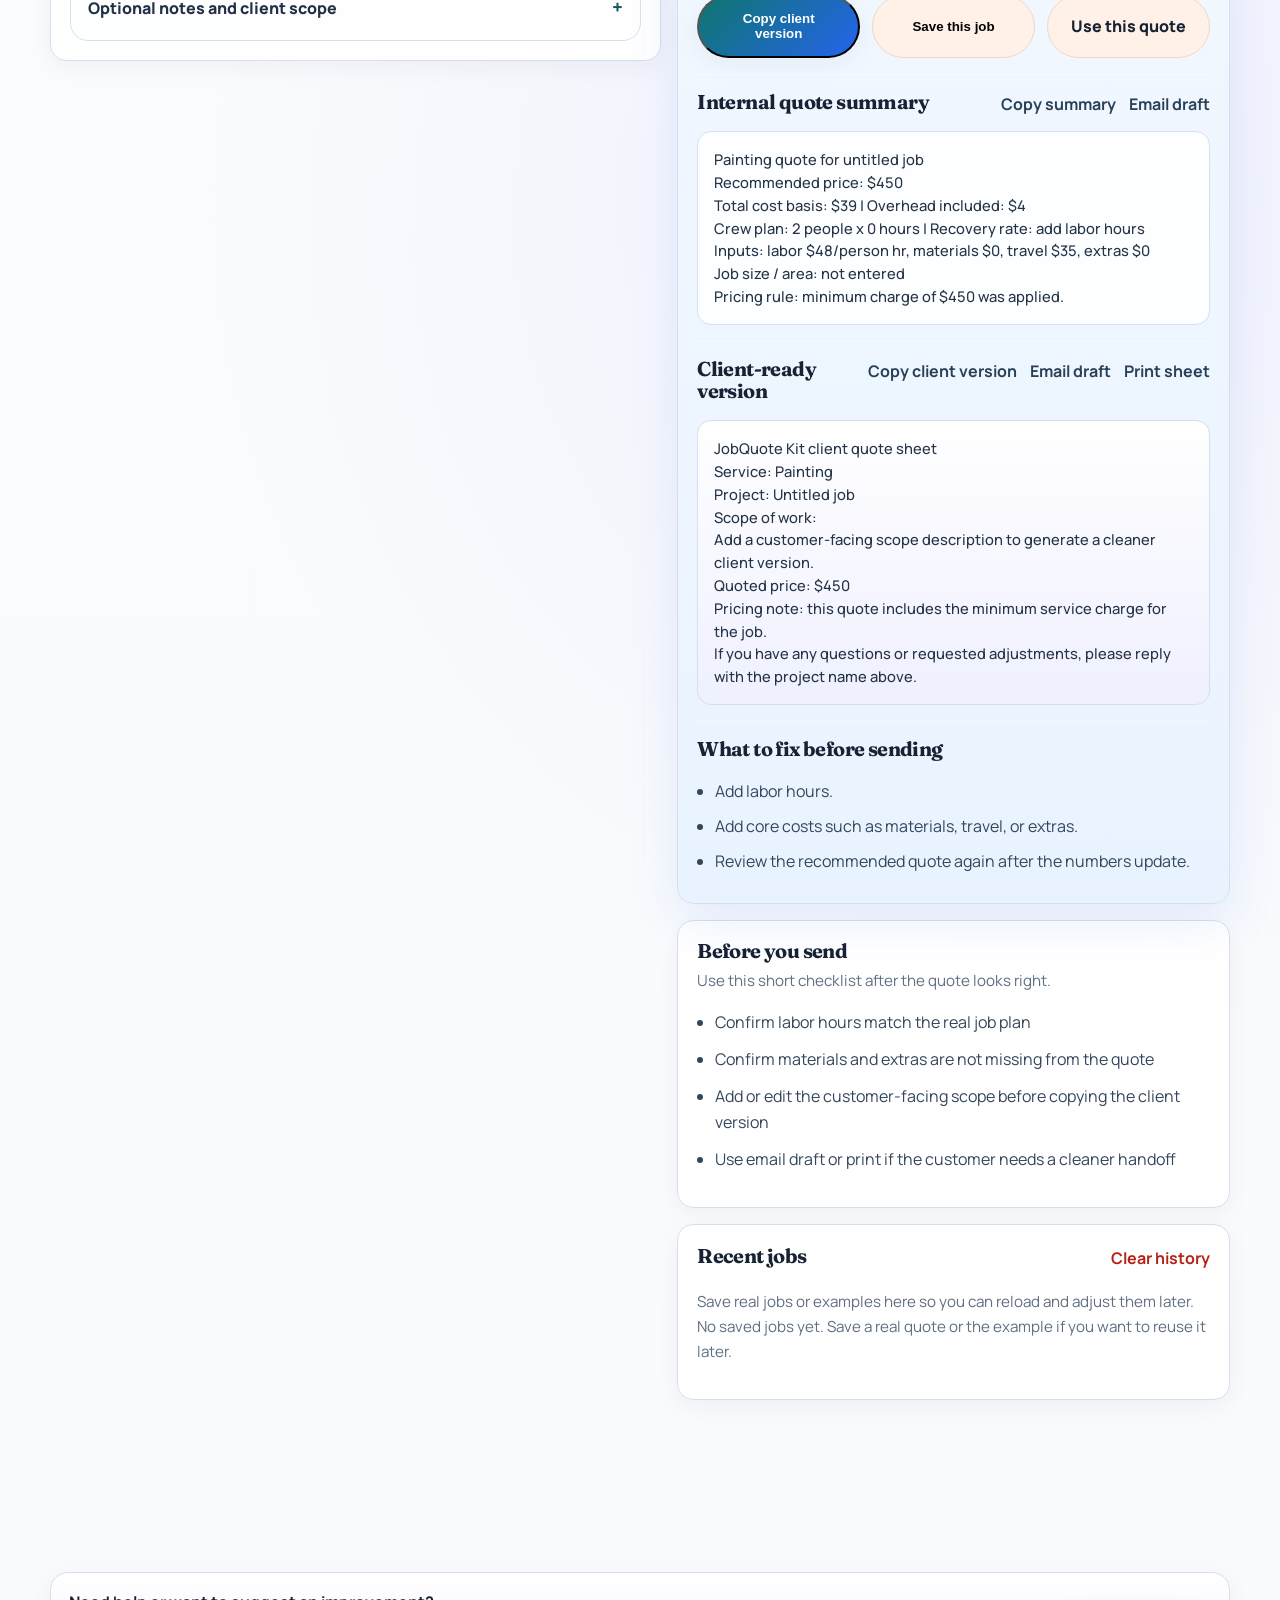
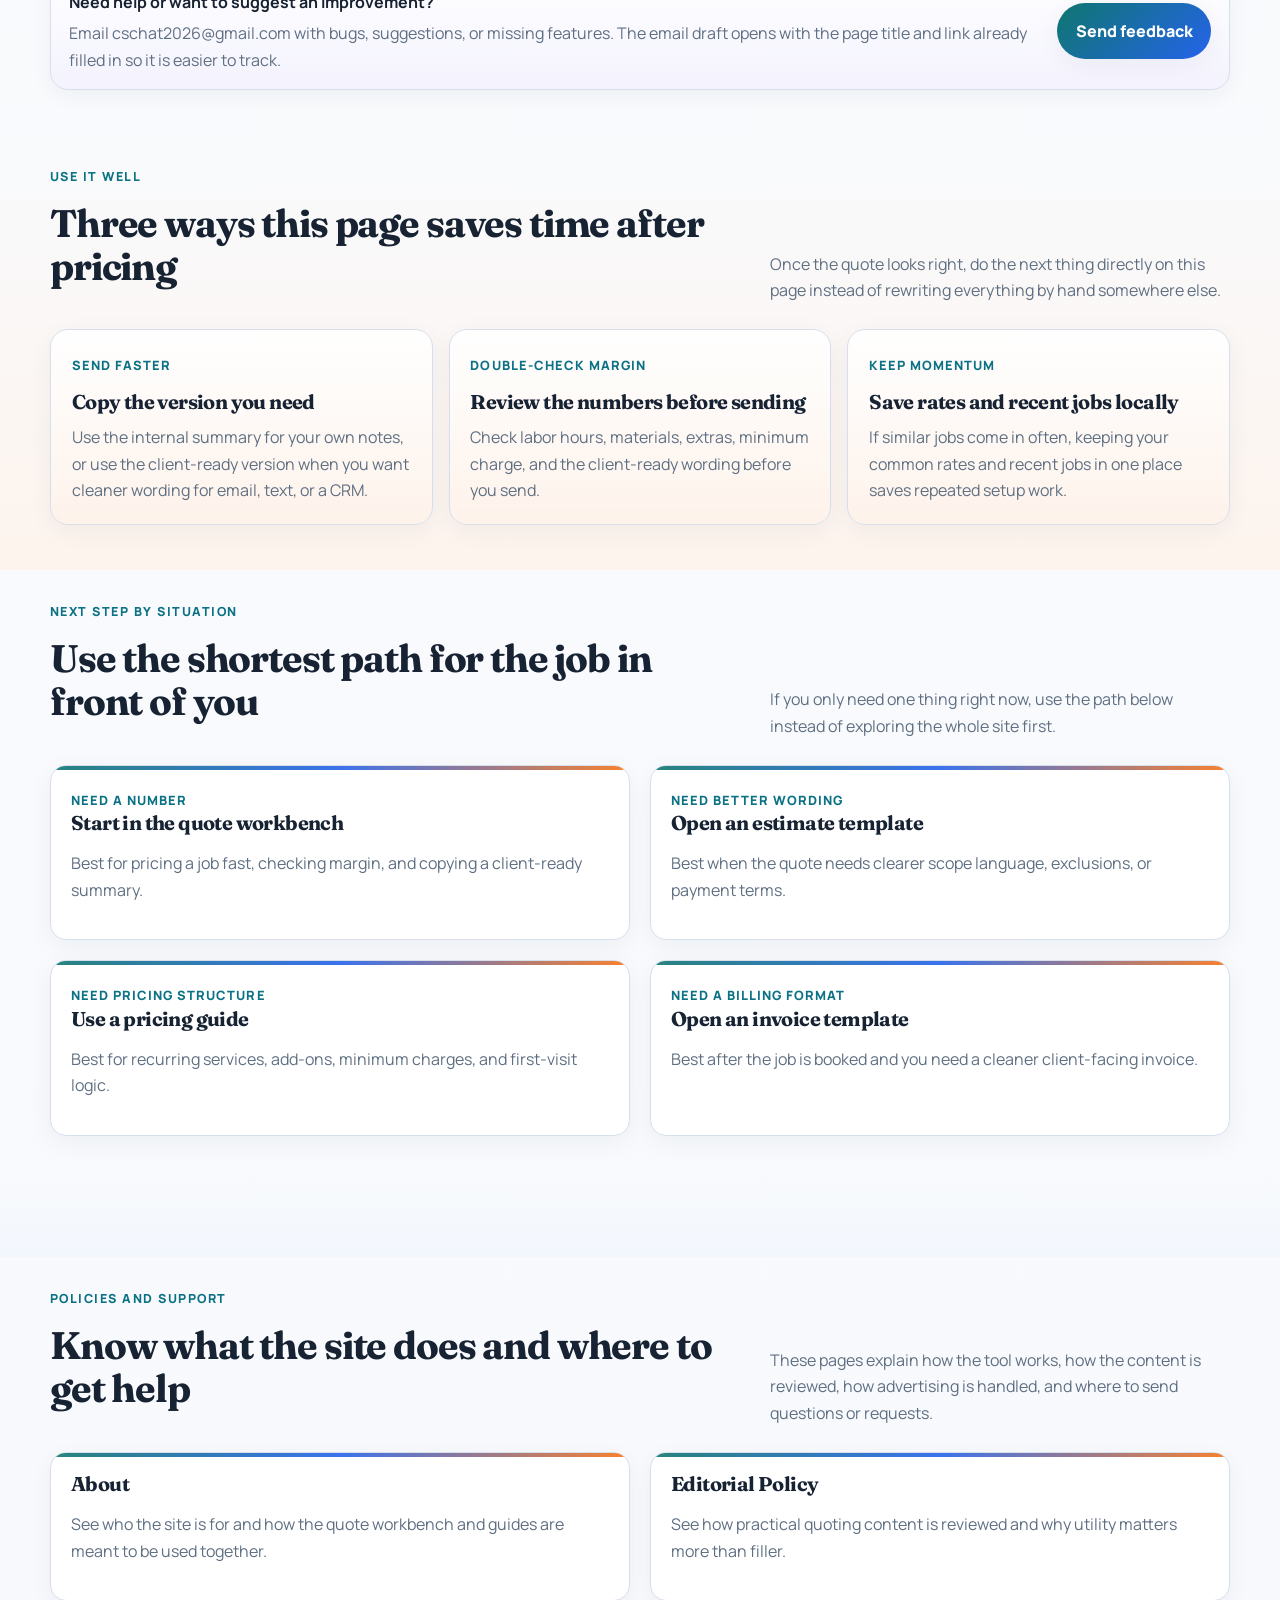
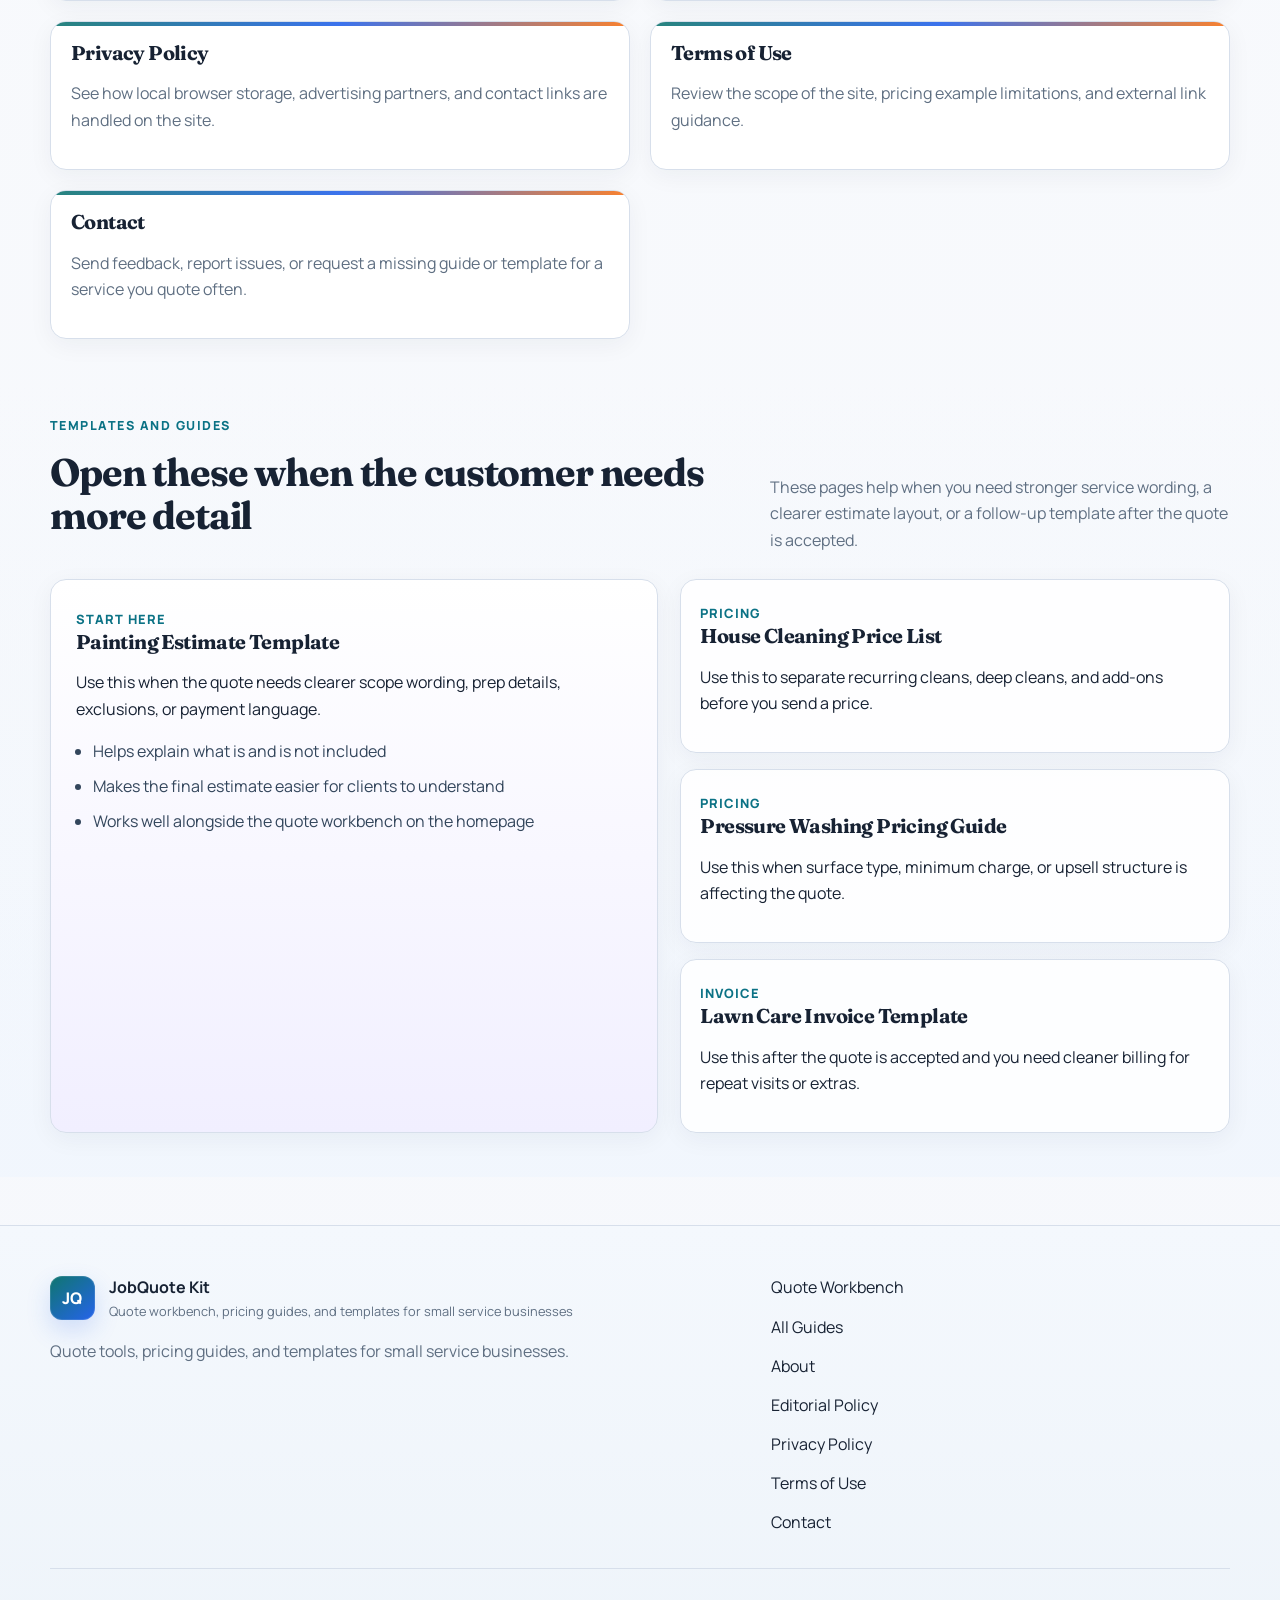
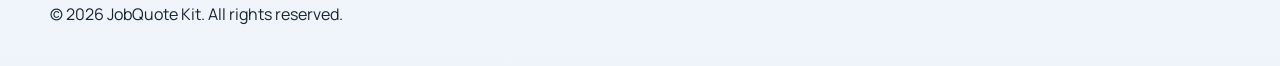
==== commit ad751a81: "更新 更新" ====
--- a/index.html
+++ b/index.html
@@ -21,21 +21,15 @@
     <meta name="theme-color" content="#0f172a" />
     <meta name="p:domain_verify" content="a687031b94cb899b0a0dfb0c00c4c600" />
     <meta name="google-adsense-account" content="ca-pub-2456404542897668" />
-    <meta name="monetization-provider" content="ezoic-first, adsense-fallback" />
+    <meta name="monetization-provider" content="adsense-ready, ezoic-ready" />
     <link rel="canonical" href="https://jobkit20.top/" />
     <link rel="icon" href="./assets/favicon.svg" type="image/svg+xml" />
-    <link rel="preconnect" href="https://www.ezojs.com" crossorigin />
     <link rel="preconnect" href="https://fonts.googleapis.com" />
     <link rel="preconnect" href="https://fonts.gstatic.com" crossorigin />
     <link
       href="https://fonts.googleapis.com/css2?family=Manrope:wght@400;500;700;800&family=Fraunces:opsz,wght@9..144,600;9..144,700&display=swap"
       rel="stylesheet"
     />
-    <script>
-      window.ezstandalone = window.ezstandalone || {};
-      ezstandalone.cmd = ezstandalone.cmd || [];
-    </script>
-    <script async src="https://www.ezojs.com/ezoic/sa.min.js"></script>
     <script
       async
       src="https://pagead2.googlesyndication.com/pagead/js/adsbygoogle.js?client=ca-pub-2456404542897668"
@@ -117,11 +111,12 @@
                   <span class="update-chip">No sign-up</span>
                   <span class="update-chip">Saves in this browser</span>
                   <span class="update-chip">Works on phone and desktop</span>
+                  <span class="update-chip">Updated May 27, 2026</span>
                 </div>
                 <div class="quick-access-strip" aria-label="Popular starting points">
                   <a href="#quote-workbench">Open the workbench</a>
                   <a href="#quote-result">Jump to result panel</a>
-                  <a href="#materials-section">Check materials after pricing</a>
+                  <a href="#how-to-use">See how to use the result</a>
                 </div>
                 <div class="mini-stat-grid">
                   <article class="mini-stat">
@@ -134,9 +129,13 @@
                   </article>
                   <article class="mini-stat">
                     <strong>Repeat-job friendly</strong>
-                    <span>Save rates, recent jobs, and material notes so similar quotes are faster next time</span>
+                    <span>Save rates and recent jobs so similar quotes are faster next time</span>
                   </article>
                 </div>
+                <p class="note">
+                  Maintained by JobQuote Kit. Questions, fixes, and template requests can be sent through the
+                  <a class="text-link" href="./contact/index.html">contact page</a>.
+                </p>
               </div>
 
               <aside class="hero-showcase tool-preview-card">
@@ -155,7 +154,7 @@
                   </article>
                   <article class="showcase-secondary">
                     <span>After the number looks right</span>
-                    <strong>Copy the client version, check materials, or save the job before you leave the page</strong>
+                    <strong>Copy the client version, email it, print it, or save the job before you leave the page</strong>
                   </article>
                 </div>
               </aside>
@@ -443,7 +442,7 @@
                   <div class="result-action-strip" aria-label="Result actions">
                     <button id="copy-client-sheet-primary" type="button" class="button button-primary">Copy client version</button>
                     <button id="save-quote-result" type="button" class="button button-secondary">Save this job</button>
-                    <a class="button button-secondary" href="#materials-section">Check materials</a>
+                    <a class="button button-secondary" href="#how-to-use">Use this quote</a>
                   </div>
                   <div class="quote-summary-box">
                     <div class="tool-card-header compact">
@@ -480,74 +479,19 @@
                   </div>
                 </section>
 
-                <section id="materials-section" class="tool-card supply-helper-card device-secondary-card">
+                <section class="tool-card device-secondary-card">
                   <div class="tool-card-header">
                     <div>
-                      <h3>Materials and store links</h3>
-                      <p class="tool-note">
-                        Use this after the quote is close. It helps you check common materials before you send the
-                        final number.
-                      </p>
+                      <h3>Before you send</h3>
+                      <p class="tool-note">Use this short checklist after the quote looks right.</p>
                     </div>
                   </div>
-                  <p id="supply-cost-share" class="tool-note">
-                    Your materials line will be compared against the current quote so purchasing stays grounded in the
-                    job budget.
-                  </p>
-                  <div id="supply-list" class="supply-list"></div>
-                  <details class="secondary-tool-group">
-                    <summary>Search your own material phrase</summary>
-                    <div class="secondary-tool-content procurement-search-box">
-                      <label class="tool-field">
-                        <span>Search a material phrase</span>
-                        <input
-                          id="supply-search-input"
-                          type="text"
-                          placeholder="Example: 5 gallon interior paint or pressure washer degreaser"
-                        />
-                        <small>Useful when you buy the same supplies often and want to save the phrase.</small>
-                      </label>
-                      <div class="tool-inline-actions supply-inline-actions">
-                        <button id="save-supply-search" type="button" class="button button-secondary">Save phrase</button>
-                      </div>
-                      <p id="supply-search-status" class="tool-note">
-                        Use a specific phrase if you want to check supplier pricing separately.
-                      </p>
-                    </div>
-                  </details>
-                  <details class="secondary-tool-group">
-                    <summary>Saved material phrases</summary>
-                    <div class="secondary-tool-content recent-search-panel">
-                      <p id="recent-supply-empty" class="tool-note">
-                        No saved material phrases yet. Try saving a supply item you price often.
-                      </p>
-                      <div id="recent-supply-searches" class="recent-supply-searches"></div>
-                    </div>
-                  </details>
-                  <details class="secondary-tool-group" open>
-                    <summary>Saved materials notes</summary>
-                    <div class="secondary-tool-content">
-                      <div class="quote-summary-box procurement-summary-box">
-                        <div class="tool-card-header compact">
-                          <h3>Materials summary</h3>
-                          <div class="tool-inline-actions">
-                            <button id="save-procurement" type="button" class="tool-link-button">Save note</button>
-                            <button id="copy-procurement" type="button" class="tool-link-button">Copy list</button>
-                            <button id="download-procurement" type="button" class="tool-link-button">Export .txt</button>
-                          </div>
-                        </div>
-                        <p class="quote-summary-preview" id="procurement-summary">
-                          Add job inputs and materials so the tool can summarize what to check before you send the quote.
-                        </p>
-                      </div>
-                      <div class="recent-search-panel">
-                        <p id="saved-procurement-empty" class="tool-note">
-                          No saved material notes yet. Build one from a real or example quote, then save it for reuse.
-                        </p>
-                        <div id="saved-procurement-list" class="recent-supply-searches"></div>
-                      </div>
-                    </div>
-                  </details>
+                  <ul class="checklist">
+                    <li>Confirm labor hours match the real job plan</li>
+                    <li>Confirm materials and extras are not missing from the quote</li>
+                    <li>Add or edit the customer-facing scope before copying the client version</li>
+                    <li>Use email draft or print if the customer needs a cleaner handoff</li>
+                  </ul>
                 </section>
 
                 <section class="tool-card saved-quotes-card device-secondary-card">
@@ -556,7 +500,7 @@
                     <button id="clear-history" type="button" class="tool-link-button danger">Clear history</button>
                   </div>
                   <p class="tool-note">Save real jobs or examples here so you can reload and adjust them later.</p>
-                  <p id="saved-quote-empty" class="tool-note">No saved jobs yet. Try the example first if you want to test save and reload.</p>
+                  <p id="saved-quote-empty" class="tool-note">No saved jobs yet. Save a real quote or the example if you want to reuse it later.</p>
                   <div id="saved-quote-list" class="saved-quote-list"></div>
                 </section>
               </div>
@@ -616,10 +560,9 @@
               </article>
               <article class="launch-card">
                 <span class="content-tag">Double-check margin</span>
-                <h3>Review materials before sending</h3>
+                <h3>Review the numbers before sending</h3>
                 <p>
-                  The materials section gives you a quick materials checklist and store links so easy-to-miss costs do
-                  not quietly eat the job margin.
+                  Check labor hours, materials, extras, minimum charge, and the client-ready wording before you send.
                 </p>
               </article>
               <article class="launch-card">
--- a/styles.css
+++ b/styles.css
@@ -1742,7 +1742,7 @@
 .ad-slot {
   background: linear-gradient(180deg, #ffffff, #f8fbfd);
   border-radius: var(--radius-md);
-  display: grid;
+  display: none;
   align-content: center;
   justify-items: center;
   text-align: center;
@@ -1754,6 +1754,7 @@
 html[data-ad-provider="ezoic"] .ad-slot,
 html[data-ad-provider="adsense"] .ad-slot,
 html[data-adsense="enabled"] .ad-slot {
+  display: grid;
   padding: 0;
   min-height: 0;
   background: transparent;
